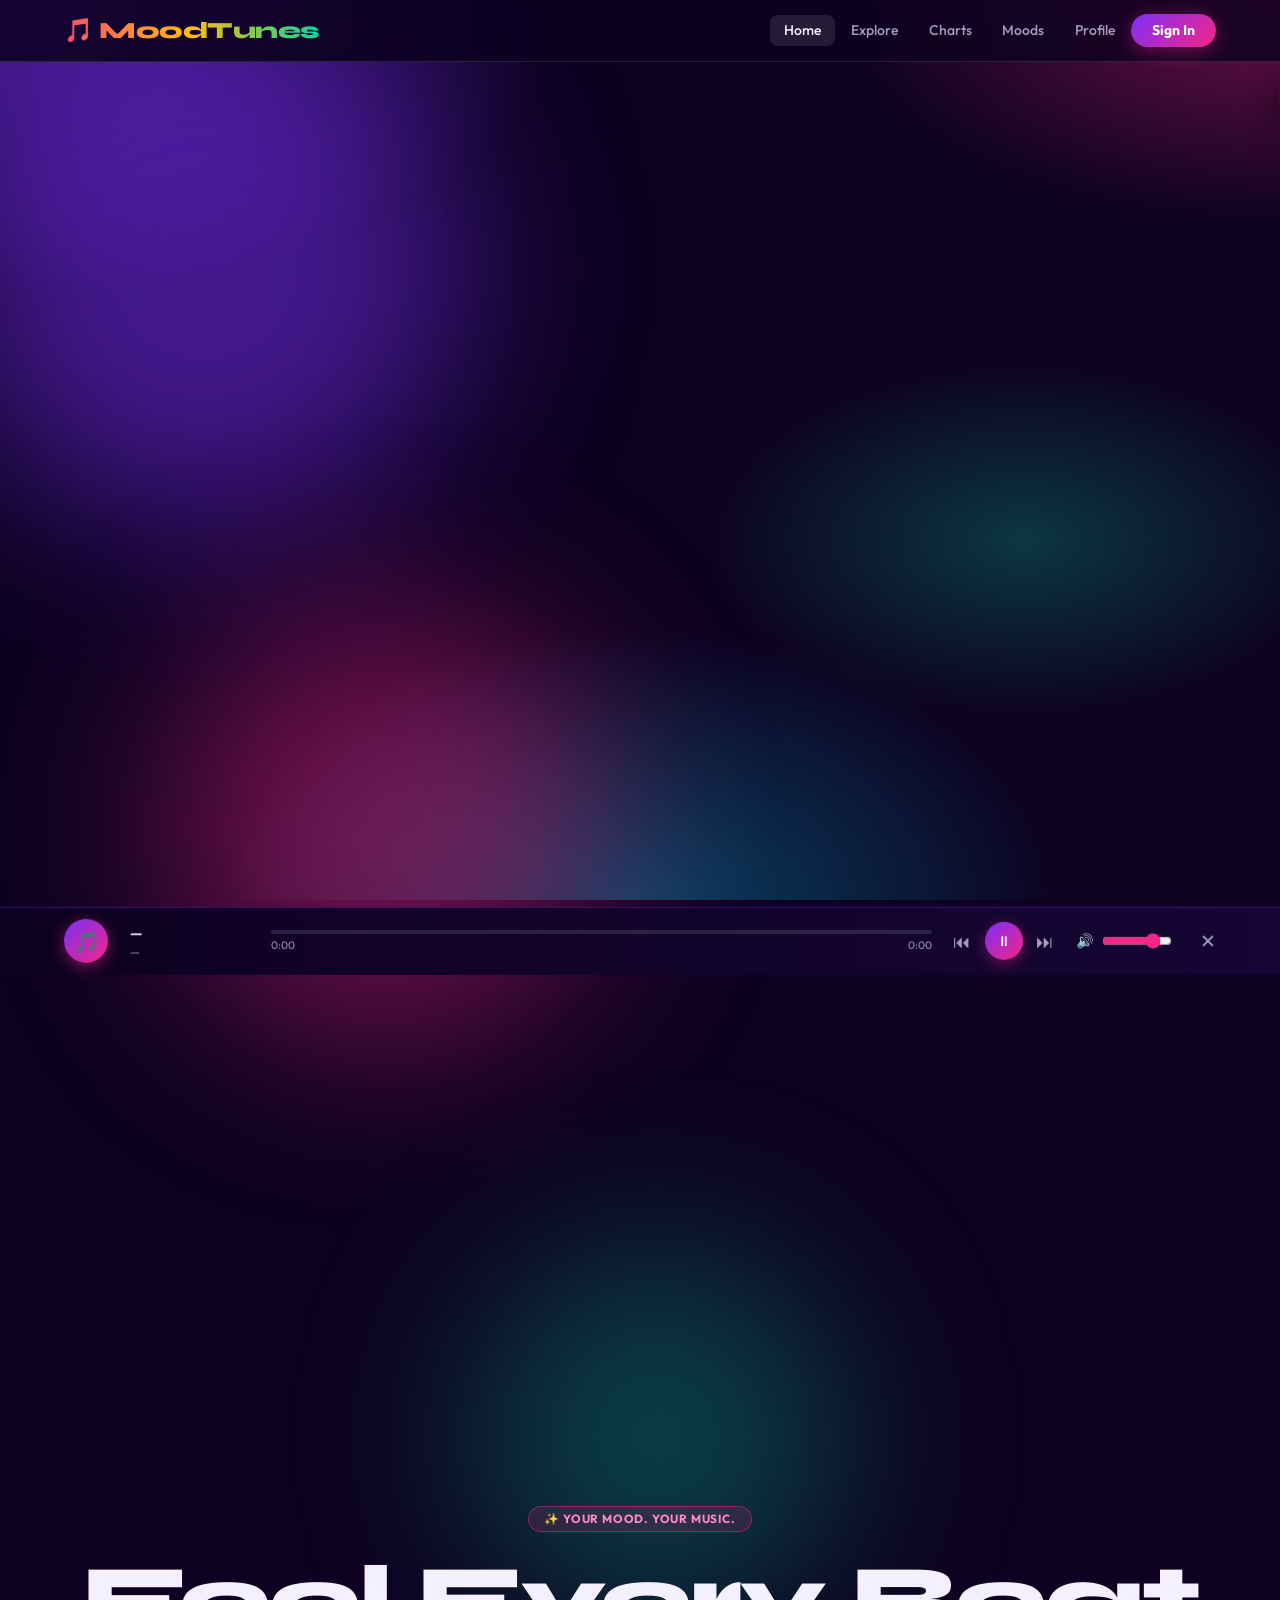
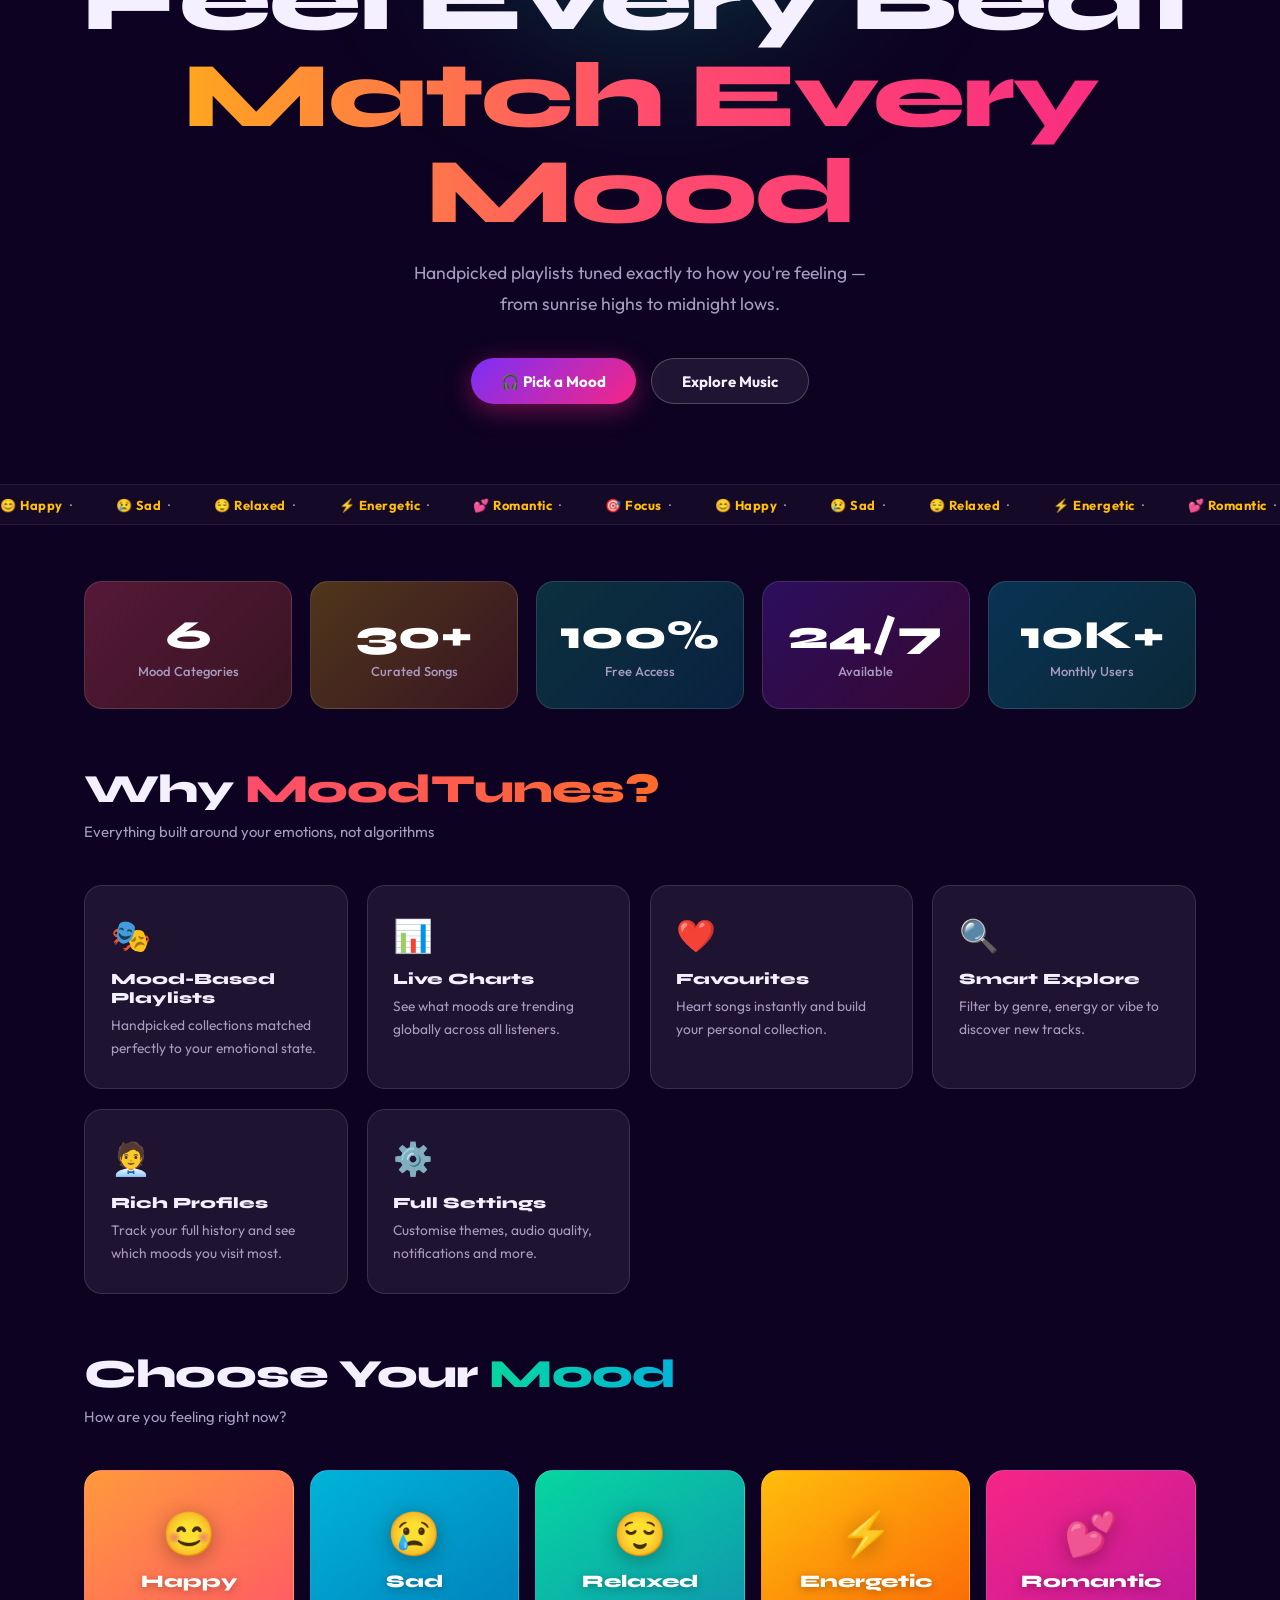
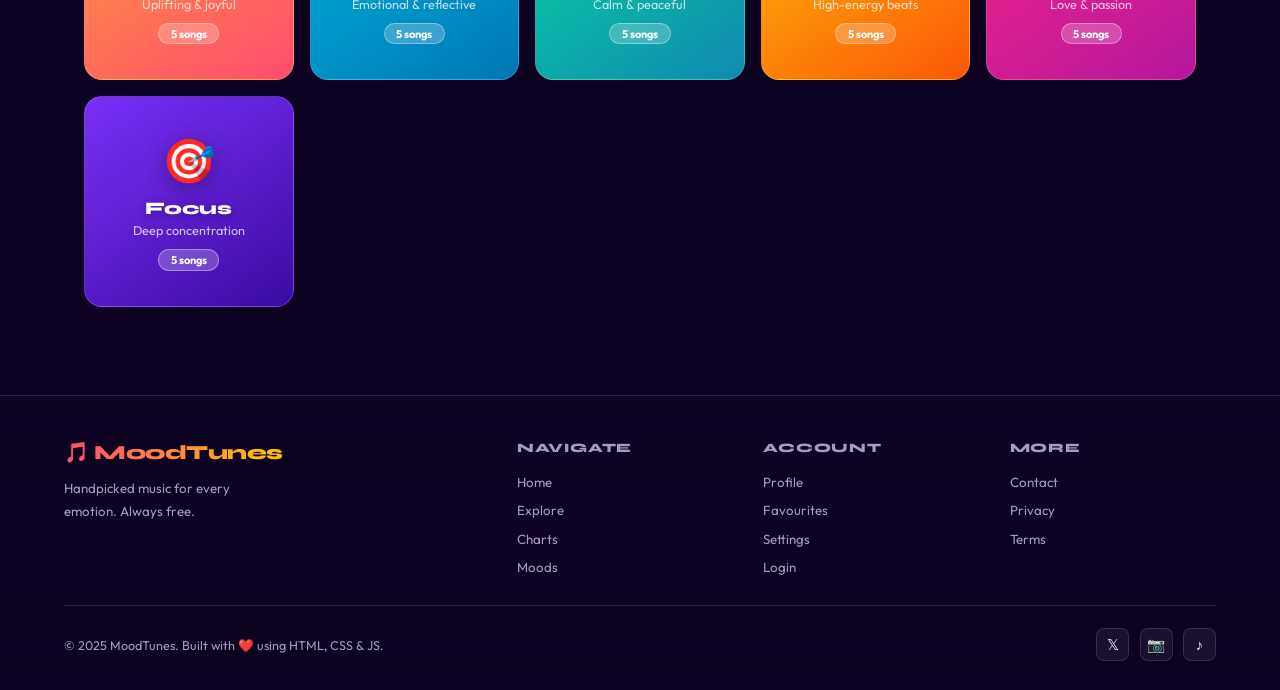
==== tunes.html @ 442d95f4 "Add files via upload" ====
<!DOCTYPE html>
<html lang="en">
<head>
  <meta charset="UTF-8"/>
  <meta name="viewport" content="width=device-width,initial-scale=1.0"/>
  <title>MoodTunes — Feel Every Beat</title>

  <!-- Google Fonts -->
  <link rel="preconnect" href="https://fonts.googleapis.com"/>
  <link href="https://fonts.googleapis.com/css2?family=Syne:wght@700;800&family=Outfit:wght@300;400;500;600;700&display=swap" rel="stylesheet"/>

  <!-- External stylesheet — all styles live here -->
  <link rel="stylesheet" href="tunes.css"/>
</head>
<body>

<!-- ═══════════════════════════════════════════
     NAVIGATION
     Buttons call go() from tunes.js.
     id="nb-{page}" used by JS to highlight
     the active page's button.
═══════════════════════════════════════════ -->
<nav>
  <div class="logo" onclick="go('home')">🎵 MoodTunes</div>
  <ul class="nav-links">
    <li><button id="nb-home"     onclick="go('home')">Home</button></li>
    <li><button id="nb-explore"  onclick="go('explore')">Explore</button></li>
    <li><button id="nb-charts"   onclick="go('charts')">Charts</button></li>
    <li><button id="nb-moods"    onclick="go('moods')">Moods</button></li>
    <li><button id="nb-profile"  onclick="go('profile')">Profile</button></li>
    <li><button id="nb-login"    onclick="go('login')" class="nav-cta">Sign In</button></li>
  </ul>
</nav>

<!-- Toast notification — shown/hidden by JS toast() -->
<div id="toast">🎵 <span id="tmsg"></span></div>


<!-- ═══════════════════════════════════════════
     PAGE: HOME
     id="page-home" — JS adds .active to show
═══════════════════════════════════════════ -->
<div id="page-home" class="page">

  <!-- Hero Section -->
  <section class="hero">
    <div class="blob b1"></div>
    <div class="blob b2"></div>
    <div class="blob b3"></div>
    <div><span class="pill pill-p">✨ Your Mood. Your Music.</span></div>
    <h1>Feel Every Beat<span class="grad-line">Match Every Mood</span></h1>
    <p>Handpicked playlists tuned exactly to how you're feeling — from sunrise highs to midnight lows.</p>
    <div class="hero-btns">
      <button class="btn btn-main" onclick="go('moods')">🎧 Pick a Mood</button>
      <button class="btn btn-ghost" onclick="go('explore')">Explore Music</button>
    </div>
  </section>

  <!-- Marquee Ticker -->
  <div class="marquee-wrap">
    <div class="marquee-track">
      <span>😊 <strong>Happy</strong> &nbsp;·&nbsp;</span>
      <span>😢 <strong>Sad</strong> &nbsp;·&nbsp;</span>
      <span>😌 <strong>Relaxed</strong> &nbsp;·&nbsp;</span>
      <span>⚡ <strong>Energetic</strong> &nbsp;·&nbsp;</span>
      <span>💕 <strong>Romantic</strong> &nbsp;·&nbsp;</span>
      <span>🎯 <strong>Focus</strong> &nbsp;·&nbsp;</span>
      <!-- Duplicated for infinite loop effect -->
      <span>😊 <strong>Happy</strong> &nbsp;·&nbsp;</span>
      <span>😢 <strong>Sad</strong> &nbsp;·&nbsp;</span>
      <span>😌 <strong>Relaxed</strong> &nbsp;·&nbsp;</span>
      <span>⚡ <strong>Energetic</strong> &nbsp;·&nbsp;</span>
      <span>💕 <strong>Romantic</strong> &nbsp;·&nbsp;</span>
      <span>🎯 <strong>Focus</strong> &nbsp;·&nbsp;</span>
    </div>
  </div>

  <!-- Stats -->
  <section class="wrap">
    <div class="stats-row">
      <div class="stat-card sc1"><div class="stat-n">6</div><div class="stat-l">Mood Categories</div></div>
      <div class="stat-card sc2"><div class="stat-n">30+</div><div class="stat-l">Curated Songs</div></div>
      <div class="stat-card sc3"><div class="stat-n">100%</div><div class="stat-l">Free Access</div></div>
      <div class="stat-card sc4"><div class="stat-n">24/7</div><div class="stat-l">Available</div></div>
      <div class="stat-card sc5"><div class="stat-n">10K+</div><div class="stat-l">Monthly Users</div></div>
    </div>
  </section>

  <!-- Features -->
  <section class="wrap" style="padding-top:0">
    <h2 class="sec-title">Why <span class="gc">MoodTunes?</span></h2>
    <p class="sec-sub">Everything built around your emotions, not algorithms</p>
    <div class="feat-grid">
      <div class="feat-card"><span class="feat-icon">🎭</span><h3>Mood-Based Playlists</h3><p>Handpicked collections matched perfectly to your emotional state.</p></div>
      <div class="feat-card"><span class="feat-icon">📊</span><h3>Live Charts</h3><p>See what moods are trending globally across all listeners.</p></div>
      <div class="feat-card"><span class="feat-icon">❤️</span><h3>Favourites</h3><p>Heart songs instantly and build your personal collection.</p></div>
      <div class="feat-card"><span class="feat-icon">🔍</span><h3>Smart Explore</h3><p>Filter by genre, energy or vibe to discover new tracks.</p></div>
      <div class="feat-card"><span class="feat-icon">🧑‍💼</span><h3>Rich Profiles</h3><p>Track your full history and see which moods you visit most.</p></div>
      <div class="feat-card"><span class="feat-icon">⚙️</span><h3>Full Settings</h3><p>Customise themes, audio quality, notifications and more.</p></div>
    </div>
  </section>

  <!-- Mood Picker -->
  <section class="wrap" style="padding-top:0">
    <h2 class="sec-title">Choose Your <span class="gl">Mood</span></h2>
    <p class="sec-sub">How are you feeling right now?</p>
    <div class="mood-grid">
      <button class="mood-card mc-happy"    onclick="go('happy')"><span class="mood-icon-big">😊</span><h3>Happy</h3><p>Uplifting &amp; joyful</p><span class="mood-pill">5 songs</span></button>
      <button class="mood-card mc-sad"      onclick="go('sad')"><span class="mood-icon-big">😢</span><h3>Sad</h3><p>Emotional &amp; reflective</p><span class="mood-pill">5 songs</span></button>
      <button class="mood-card mc-relaxed"  onclick="go('relaxed')"><span class="mood-icon-big">😌</span><h3>Relaxed</h3><p>Calm &amp; peaceful</p><span class="mood-pill">5 songs</span></button>
      <button class="mood-card mc-energy"   onclick="go('energetic')"><span class="mood-icon-big">⚡</span><h3>Energetic</h3><p>High-energy beats</p><span class="mood-pill">5 songs</span></button>
      <button class="mood-card mc-romantic" onclick="go('romantic')"><span class="mood-icon-big">💕</span><h3>Romantic</h3><p>Love &amp; passion</p><span class="mood-pill">5 songs</span></button>
      <button class="mood-card mc-focus"    onclick="go('focus')"><span class="mood-icon-big">🎯</span><h3>Focus</h3><p>Deep concentration</p><span class="mood-pill">5 songs</span></button>
    </div>
  </section>
</div><!-- end #page-home -->


<!-- ═══════════════════════════════════════════
     PAGE: MOODS
═══════════════════════════════════════════ -->
<div id="page-moods" class="page">
  <section class="wrap">
    <h2 class="sec-title">All <span class="ga">Moods</span></h2>
    <p class="sec-sub">Pick the one that speaks to you right now</p>
    <!-- Search box — oninput calls filterMoods() in tunes.js -->
    <div class="search-bar" style="max-width:430px">
      <span class="si">🔍</span>
      <input type="text" id="moodQ" placeholder="Search moods…" oninput="filterMoods(this.value)">
    </div>
    <!-- data-name used by filterMoods() in JS -->
    <div class="mood-grid" id="moodGrid">
      <button class="mood-card mc-happy"    onclick="go('happy')"    data-name="happy"><span class="mood-icon-big">😊</span><h3>Happy</h3><p>Uplifting &amp; joyful</p><span class="mood-pill">5 songs</span></button>
      <button class="mood-card mc-sad"      onclick="go('sad')"      data-name="sad"><span class="mood-icon-big">😢</span><h3>Sad</h3><p>Emotional &amp; reflective</p><span class="mood-pill">5 songs</span></button>
      <button class="mood-card mc-relaxed"  onclick="go('relaxed')"  data-name="relaxed"><span class="mood-icon-big">😌</span><h3>Relaxed</h3><p>Calm &amp; peaceful</p><span class="mood-pill">5 songs</span></button>
      <button class="mood-card mc-energy"   onclick="go('energetic')"data-name="energetic"><span class="mood-icon-big">⚡</span><h3>Energetic</h3><p>High-energy beats</p><span class="mood-pill">5 songs</span></button>
      <button class="mood-card mc-romantic" onclick="go('romantic')" data-name="romantic"><span class="mood-icon-big">💕</span><h3>Romantic</h3><p>Love &amp; passion</p><span class="mood-pill">5 songs</span></button>
      <button class="mood-card mc-focus"    onclick="go('focus')"    data-name="focus"><span class="mood-icon-big">🎯</span><h3>Focus</h3><p>Deep concentration</p><span class="mood-pill">5 songs</span></button>
    </div>
  </section>
</div>


<!-- ═══════════════════════════════════════════
     PLAYLIST PAGES
     Each song row calls play() and fav() from tunes.js
     onclick, event.stopPropagation() stops fav
     click from also firing the row's play().
═══════════════════════════════════════════ -->

<!-- HAPPY -->
<div id="page-happy" class="page">
  <section class="pl-wrap">
    <button class="back-btn" onclick="go('home')">← Back</button>
    <div class="pl-header">
      <div class="pl-cover" style="background:linear-gradient(145deg,#ff9a3c,#ff4d6d)">😊</div>
      <div class="pl-meta"><h2>Happy Playlist</h2><p>Uplifting tunes to brighten your day</p><span class="pl-count">5 songs · 17 min</span></div>
    </div>
    <div class="song-list">
      <div class="song-row" onclick="play('Sunshine Day','The Bright Band','😊','3:24')">
        <div class="sn">1</div><div class="splay">▶</div>
        <div class="sthumb" style="background:linear-gradient(135deg,#ff9a3c,#ff4d6d)">☀️</div>
        <div class="sinfo"><div class="st">Sunshine Day</div><div class="sa">The Bright Band</div></div>
        <span class="sgenre">Pop</span><div class="sdur">3:24</div>
        <button class="fav-btn" onclick="event.stopPropagation();fav(this,'Sunshine Day','The Bright Band','☀️','3:24')">♡</button>
      </div>
      <div class="song-row" onclick="play('Good Vibes Only','Joy Collective','😊','2:58')">
        <div class="sn">2</div><div class="splay">▶</div>
        <div class="sthumb" style="background:linear-gradient(135deg,#ffbe0b,#ff6b2b)">🌈</div>
        <div class="sinfo"><div class="st">Good Vibes Only</div><div class="sa">Joy Collective</div></div>
        <span class="sgenre">Indie</span><div class="sdur">2:58</div>
        <button class="fav-btn" onclick="event.stopPropagation();fav(this,'Good Vibes Only','Joy Collective','🌈','2:58')">♡</button>
      </div>
      <div class="song-row" onclick="play('Dancing in the Light','Glow Effect','😊','3:40')">
        <div class="sn">3</div><div class="splay">▶</div>
        <div class="sthumb" style="background:linear-gradient(135deg,#f72585,#b5179e)">💃</div>
        <div class="sinfo"><div class="st">Dancing in the Light</div><div class="sa">Glow Effect</div></div>
        <span class="sgenre">Dance</span><div class="sdur">3:40</div>
        <button class="fav-btn" onclick="event.stopPropagation();fav(this,'Dancing in the Light','Glow Effect','💃','3:40')">♡</button>
      </div>
      <div class="song-row" onclick="play('Laugh Out Loud','Smile Squad','😊','3:12')">
        <div class="sn">4</div><div class="splay">▶</div>
        <div class="sthumb" style="background:linear-gradient(135deg,#06d6a0,#118ab2)">😄</div>
        <div class="sinfo"><div class="st">Laugh Out Loud</div><div class="sa">Smile Squad</div></div>
        <span class="sgenre">Pop</span><div class="sdur">3:12</div>
        <button class="fav-btn" onclick="event.stopPropagation();fav(this,'Laugh Out Loud','Smile Squad','😄','3:12')">♡</button>
      </div>
      <div class="song-row" onclick="play('Golden Hour','Sunrise Sessions','😊','4:05')">
        <div class="sn">5</div><div class="splay">▶</div>
        <div class="sthumb" style="background:linear-gradient(135deg,#ffbe0b,#ff9a3c)">🌅</div>
        <div class="sinfo"><div class="st">Golden Hour</div><div class="sa">Sunrise Sessions</div></div>
        <span class="sgenre">Chill</span><div class="sdur">4:05</div>
        <button class="fav-btn" onclick="event.stopPropagation();fav(this,'Golden Hour','Sunrise Sessions','🌅','4:05')">♡</button>
      </div>
    </div>
  </section>
</div>

<!-- SAD -->
<div id="page-sad" class="page">
  <section class="pl-wrap">
    <button class="back-btn" onclick="go('home')">← Back</button>
    <div class="pl-header">
      <div class="pl-cover" style="background:linear-gradient(145deg,#00b4d8,#0077b6)">😢</div>
      <div class="pl-meta"><h2>Sad Playlist</h2><p>Emotional music to feel understood</p><span class="pl-count">5 songs · 20 min</span></div>
    </div>
    <div class="song-list">
      <div class="song-row" onclick="play('Rainy Window','The Melancholy','😢','4:10')"><div class="sn">1</div><div class="splay">▶</div><div class="sthumb" style="background:linear-gradient(135deg,#00b4d8,#0077b6)">🌧️</div><div class="sinfo"><div class="st">Rainy Window</div><div class="sa">The Melancholy</div></div><span class="sgenre">Indie</span><div class="sdur">4:10</div><button class="fav-btn" onclick="event.stopPropagation();fav(this,'Rainy Window','The Melancholy','🌧️','4:10')">♡</button></div>
      <div class="song-row" onclick="play('Empty Room','Hollow Hearts','😢','3:55')"><div class="sn">2</div><div class="splay">▶</div><div class="sthumb" style="background:linear-gradient(135deg,#3a0ca3,#4361ee)">🚪</div><div class="sinfo"><div class="st">Empty Room</div><div class="sa">Hollow Hearts</div></div><span class="sgenre">Soul</span><div class="sdur">3:55</div><button class="fav-btn" onclick="event.stopPropagation();fav(this,'Empty Room','Hollow Hearts','🚪','3:55')">♡</button></div>
      <div class="song-row" onclick="play('Fading Away','Blue Tide','😢','4:20')"><div class="sn">3</div><div class="splay">▶</div><div class="sthumb" style="background:linear-gradient(135deg,#06d6a0,#118ab2)">🌊</div><div class="sinfo"><div class="st">Fading Away</div><div class="sa">Blue Tide</div></div><span class="sgenre">Ambient</span><div class="sdur">4:20</div><button class="fav-btn" onclick="event.stopPropagation();fav(this,'Fading Away','Blue Tide','🌊','4:20')">♡</button></div>
      <div class="song-row" onclick="play('Tears in the Dark','Night Echo','😢','3:48')"><div class="sn">4</div><div class="splay">▶</div><div class="sthumb" style="background:linear-gradient(135deg,#7b2ff7,#3a0ca3)">😔</div><div class="sinfo"><div class="st">Tears in the Dark</div><div class="sa">Night Echo</div></div><span class="sgenre">R&amp;B</span><div class="sdur">3:48</div><button class="fav-btn" onclick="event.stopPropagation();fav(this,'Tears in the Dark','Night Echo','😔','3:48')">♡</button></div>
      <div class="song-row" onclick="play('Missing You','Lost Signal','😢','4:02')"><div class="sn">5</div><div class="splay">▶</div><div class="sthumb" style="background:linear-gradient(135deg,#ff4d6d,#7b2ff7)">💔</div><div class="sinfo"><div class="st">Missing You</div><div class="sa">Lost Signal</div></div><span class="sgenre">Pop</span><div class="sdur">4:02</div><button class="fav-btn" onclick="event.stopPropagation();fav(this,'Missing You','Lost Signal','💔','4:02')">♡</button></div>
    </div>
  </section>
</div>

<!-- RELAXED -->
<div id="page-relaxed" class="page">
  <section class="pl-wrap">
    <button class="back-btn" onclick="go('home')">← Back</button>
    <div class="pl-header">
      <div class="pl-cover" style="background:linear-gradient(145deg,#06d6a0,#118ab2)">😌</div>
      <div class="pl-meta"><h2>Relaxed Playlist</h2><p>Peaceful sounds to calm your mind</p><span class="pl-count">5 songs · 22 min</span></div>
    </div>
    <div class="song-list">
      <div class="song-row" onclick="play('Ocean Breeze','Calm Collective','😌','4:30')"><div class="sn">1</div><div class="splay">▶</div><div class="sthumb" style="background:linear-gradient(135deg,#06d6a0,#118ab2)">🌊</div><div class="sinfo"><div class="st">Ocean Breeze</div><div class="sa">Calm Collective</div></div><span class="sgenre">Chill</span><div class="sdur">4:30</div><button class="fav-btn" onclick="event.stopPropagation();fav(this,'Ocean Breeze','Calm Collective','🌊','4:30')">♡</button></div>
      <div class="song-row" onclick="play('Soft Morning','Dew Drops','😌','5:00')"><div class="sn">2</div><div class="splay">▶</div><div class="sthumb" style="background:linear-gradient(135deg,#f72585,#7b2ff7)">🌸</div><div class="sinfo"><div class="st">Soft Morning</div><div class="sa">Dew Drops</div></div><span class="sgenre">Lo-fi</span><div class="sdur">5:00</div><button class="fav-btn" onclick="event.stopPropagation();fav(this,'Soft Morning','Dew Drops','🌸','5:00')">♡</button></div>
      <div class="song-row" onclick="play('Still Waters','The Drift','😌','4:15')"><div class="sn">3</div><div class="splay">▶</div><div class="sthumb" style="background:linear-gradient(135deg,#00b4d8,#06d6a0)">🏞️</div><div class="sinfo"><div class="st">Still Waters</div><div class="sa">The Drift</div></div><span class="sgenre">Ambient</span><div class="sdur">4:15</div><button class="fav-btn" onclick="event.stopPropagation();fav(this,'Still Waters','The Drift','🏞️','4:15')">♡</button></div>
      <div class="song-row" onclick="play('Gentle Rain','Forest Notes','😌','4:50')"><div class="sn">4</div><div class="splay">▶</div><div class="sthumb" style="background:linear-gradient(135deg,#06d6a0,#ffbe0b)">🌿</div><div class="sinfo"><div class="st">Gentle Rain</div><div class="sa">Forest Notes</div></div><span class="sgenre">Nature</span><div class="sdur">4:50</div><button class="fav-btn" onclick="event.stopPropagation();fav(this,'Gentle Rain','Forest Notes','🌿','4:50')">♡</button></div>
      <div class="song-row" onclick="play('Cloud Nine','Floatwave','😌','3:38')"><div class="sn">5</div><div class="splay">▶</div><div class="sthumb" style="background:linear-gradient(135deg,#7b2ff7,#00b4d8)">☁️</div><div class="sinfo"><div class="st">Cloud Nine</div><div class="sa">Floatwave</div></div><span class="sgenre">Chill</span><div class="sdur">3:38</div><button class="fav-btn" onclick="event.stopPropagation();fav(this,'Cloud Nine','Floatwave','☁️','3:38')">♡</button></div>
    </div>
  </section>
</div>

<!-- ENERGETIC -->
<div id="page-energetic" class="page">
  <section class="pl-wrap">
    <button class="back-btn" onclick="go('home')">← Back</button>
    <div class="pl-header">
      <div class="pl-cover" style="background:linear-gradient(145deg,#ffbe0b,#fb5607)">⚡</div>
      <div class="pl-meta"><h2>Energetic Playlist</h2><p>High-tempo beats to fuel your fire</p><span class="pl-count">5 songs · 17 min</span></div>
    </div>
    <div class="song-list">
      <div class="song-row" onclick="play('Feel the Beat','Energy Crew','⚡','3:10')"><div class="sn">1</div><div class="splay">▶</div><div class="sthumb" style="background:linear-gradient(135deg,#ffbe0b,#ff4d6d)">🔥</div><div class="sinfo"><div class="st">Feel the Beat</div><div class="sa">Energy Crew</div></div><span class="sgenre">EDM</span><div class="sdur">3:10</div><button class="fav-btn" onclick="event.stopPropagation();fav(this,'Feel the Beat','Energy Crew','🔥','3:10')">♡</button></div>
      <div class="song-row" onclick="play('Thunder Strike','Electric Storm','⚡','3:22')"><div class="sn">2</div><div class="splay">▶</div><div class="sthumb" style="background:linear-gradient(135deg,#ff6b2b,#ffbe0b)">⚡</div><div class="sinfo"><div class="st">Thunder Strike</div><div class="sa">Electric Storm</div></div><span class="sgenre">Rock</span><div class="sdur">3:22</div><button class="fav-btn" onclick="event.stopPropagation();fav(this,'Thunder Strike','Electric Storm','⚡','3:22')">♡</button></div>
      <div class="song-row" onclick="play('Pump It Up','Workout Warriors','⚡','2:55')"><div class="sn">3</div><div class="splay">▶</div><div class="sthumb" style="background:linear-gradient(135deg,#f72585,#ff6b2b)">💪</div><div class="sinfo"><div class="st">Pump It Up</div><div class="sa">Workout Warriors</div></div><span class="sgenre">Hip-Hop</span><div class="sdur">2:55</div><button class="fav-btn" onclick="event.stopPropagation();fav(this,'Pump It Up','Workout Warriors','💪','2:55')">♡</button></div>
      <div class="song-row" onclick="play('Power Mode','Bass Boosters','⚡','3:30')"><div class="sn">4</div><div class="splay">▶</div><div class="sthumb" style="background:linear-gradient(135deg,#7b2ff7,#ff4d6d)">🎸</div><div class="sinfo"><div class="st">Power Mode</div><div class="sa">Bass Boosters</div></div><span class="sgenre">EDM</span><div class="sdur">3:30</div><button class="fav-btn" onclick="event.stopPropagation();fav(this,'Power Mode','Bass Boosters','🎸','3:30')">♡</button></div>
      <div class="song-row" onclick="play('Adrenaline Rush','Intensity Max','⚡','3:50')"><div class="sn">5</div><div class="splay">▶</div><div class="sthumb" style="background:linear-gradient(135deg,#fb5607,#ffbe0b)">🏃</div><div class="sinfo"><div class="st">Adrenaline Rush</div><div class="sa">Intensity Max</div></div><span class="sgenre">Rock</span><div class="sdur">3:50</div><button class="fav-btn" onclick="event.stopPropagation();fav(this,'Adrenaline Rush','Intensity Max','🏃','3:50')">♡</button></div>
    </div>
  </section>
</div>

<!-- ROMANTIC -->
<div id="page-romantic" class="page">
  <section class="pl-wrap">
    <button class="back-btn" onclick="go('home')">← Back</button>
    <div class="pl-header">
      <div class="pl-cover" style="background:linear-gradient(145deg,#f72585,#b5179e)">💕</div>
      <div class="pl-meta"><h2>Romantic Playlist</h2><p>Love songs for tender moments</p><span class="pl-count">5 songs · 21 min</span></div>
    </div>
    <div class="song-list">
      <div class="song-row" onclick="play('Heart and Soul','Love Tunes','💕','4:15')"><div class="sn">1</div><div class="splay">▶</div><div class="sthumb" style="background:linear-gradient(135deg,#f72585,#ff4d6d)">💗</div><div class="sinfo"><div class="st">Heart and Soul</div><div class="sa">Love Tunes</div></div><span class="sgenre">Soul</span><div class="sdur">4:15</div><button class="fav-btn" onclick="event.stopPropagation();fav(this,'Heart and Soul','Love Tunes','💗','4:15')">♡</button></div>
      <div class="song-row" onclick="play('Endless Love','Romance Band','💕','4:00')"><div class="sn">2</div><div class="splay">▶</div><div class="sthumb" style="background:linear-gradient(135deg,#b5179e,#7b2ff7)">🌹</div><div class="sinfo"><div class="st">Endless Love</div><div class="sa">Romance Band</div></div><span class="sgenre">R&amp;B</span><div class="sdur">4:00</div><button class="fav-btn" onclick="event.stopPropagation();fav(this,'Endless Love','Romance Band','🌹','4:00')">♡</button></div>
      <div class="song-row" onclick="play('You and Me Forever','Sweet Harmony','💕','4:22')"><div class="sn">3</div><div class="splay">▶</div><div class="sthumb" style="background:linear-gradient(135deg,#ff4d6d,#ffbe0b)">👫</div><div class="sinfo"><div class="st">You and Me Forever</div><div class="sa">Sweet Harmony</div></div><span class="sgenre">Pop</span><div class="sdur">4:22</div><button class="fav-btn" onclick="event.stopPropagation();fav(this,'You and Me Forever','Sweet Harmony','👫','4:22')">♡</button></div>
      <div class="song-row" onclick="play('Moonlight Dance','Lovers Symphony','💕','4:05')"><div class="sn">4</div><div class="splay">▶</div><div class="sthumb" style="background:linear-gradient(135deg,#3a0ca3,#f72585)">🌙</div><div class="sinfo"><div class="st">Moonlight Dance</div><div class="sa">Lovers Symphony</div></div><span class="sgenre">Classical</span><div class="sdur">4:05</div><button class="fav-btn" onclick="event.stopPropagation();fav(this,'Moonlight Dance','Lovers Symphony','🌙','4:05')">♡</button></div>
      <div class="song-row" onclick="play('Kiss in the Rain','Passionate Hearts','💕','4:18')"><div class="sn">5</div><div class="splay">▶</div><div class="sthumb" style="background:linear-gradient(135deg,#f72585,#ff6b2b)">💋</div><div class="sinfo"><div class="st">Kiss in the Rain</div><div class="sa">Passionate Hearts</div></div><span class="sgenre">Pop</span><div class="sdur">4:18</div><button class="fav-btn" onclick="event.stopPropagation();fav(this,'Kiss in the Rain','Passionate Hearts','💋','4:18')">♡</button></div>
    </div>
  </section>
</div>

<!-- FOCUS -->
<div id="page-focus" class="page">
  <section class="pl-wrap">
    <button class="back-btn" onclick="go('home')">← Back</button>
    <div class="pl-header">
      <div class="pl-cover" style="background:linear-gradient(145deg,#7b2ff7,#3a0ca3)">🎯</div>
      <div class="pl-meta"><h2>Focus Playlist</h2><p>Deep work music for the zone</p><span class="pl-count">5 songs · 24 min</span></div>
    </div>
    <div class="song-list">
      <div class="song-row" onclick="play('Deep Concentration','Study Beats','🎯','4:45')"><div class="sn">1</div><div class="splay">▶</div><div class="sthumb" style="background:linear-gradient(135deg,#7b2ff7,#3a0ca3)">🧠</div><div class="sinfo"><div class="st">Deep Concentration</div><div class="sa">Study Beats</div></div><span class="sgenre">Ambient</span><div class="sdur">4:45</div><button class="fav-btn" onclick="event.stopPropagation();fav(this,'Deep Concentration','Study Beats','🧠','4:45')">♡</button></div>
      <div class="song-row" onclick="play('Flow State','Productivity Pro','🎯','5:10')"><div class="sn">2</div><div class="splay">▶</div><div class="sthumb" style="background:linear-gradient(135deg,#3a0ca3,#00b4d8)">📖</div><div class="sinfo"><div class="st">Flow State</div><div class="sa">Productivity Pro</div></div><span class="sgenre">Lo-fi</span><div class="sdur">5:10</div><button class="fav-btn" onclick="event.stopPropagation();fav(this,'Flow State','Productivity Pro','📖','5:10')">♡</button></div>
      <div class="song-row" onclick="play('Brain Power','Mind Matrix','🎯','4:55')"><div class="sn">3</div><div class="splay">▶</div><div class="sthumb" style="background:linear-gradient(135deg,#7b2ff7,#06d6a0)">⚙️</div><div class="sinfo"><div class="st">Brain Power</div><div class="sa">Mind Matrix</div></div><span class="sgenre">Electronic</span><div class="sdur">4:55</div><button class="fav-btn" onclick="event.stopPropagation();fav(this,'Brain Power','Mind Matrix','⚙️','4:55')">♡</button></div>
      <div class="song-row" onclick="play('Work Mode Active','Focus Factory','🎯','4:30')"><div class="sn">4</div><div class="splay">▶</div><div class="sthumb" style="background:linear-gradient(135deg,#4361ee,#7b2ff7)">💻</div><div class="sinfo"><div class="st">Work Mode Active</div><div class="sa">Focus Factory</div></div><span class="sgenre">Ambient</span><div class="sdur">4:30</div><button class="fav-btn" onclick="event.stopPropagation();fav(this,'Work Mode Active','Focus Factory','💻','4:30')">♡</button></div>
      <div class="song-row" onclick="play('Zone In','Attention Span','🎯','4:40')"><div class="sn">5</div><div class="splay">▶</div><div class="sthumb" style="background:linear-gradient(135deg,#7b2ff7,#f72585)">🎯</div><div class="sinfo"><div class="st">Zone In</div><div class="sa">Attention Span</div></div><span class="sgenre">Lo-fi</span><div class="sdur">4:40</div><button class="fav-btn" onclick="event.stopPropagation();fav(this,'Zone In','Attention Span','🎯','4:40')">♡</button></div>
    </div>
  </section>
</div>


<!-- ═══════════════════════════════════════════
     PAGE: EXPLORE
     data-g = genre filter value
     data-n = searchable text (song + artist)
═══════════════════════════════════════════ -->
<div id="page-explore" class="page">
  <section class="wrap">
    <h2 class="sec-title">Explore <span class="gl">Music</span></h2>
    <p class="sec-sub">Search by song, artist, or filter by genre</p>
    <div class="search-bar">
      <span class="si">🔍</span>
      <input type="text" id="exQ" placeholder="Search songs, artists…" oninput="filterExplore(this.value)">
    </div>
    <div class="filter-row">
      <button class="filter-btn on" onclick="setFilter('all',this)">All</button>
      <button class="filter-btn"    onclick="setFilter('pop',this)">Pop</button>
      <button class="filter-btn"    onclick="setFilter('lofi',this)">Lo-fi</button>
      <button class="filter-btn"    onclick="setFilter('edm',this)">EDM</button>
      <button class="filter-btn"    onclick="setFilter('indie',this)">Indie</button>
      <button class="filter-btn"    onclick="setFilter('ambient',this)">Ambient</button>
      <button class="filter-btn"    onclick="setFilter('rb',this)">R&amp;B</button>
    </div>
    <div class="explore-grid" id="exGrid">
      <div class="explore-card" data-g="pop"     data-n="sunshine day the bright band"   onclick="play('Sunshine Day','The Bright Band','😊','3:24')"><div class="ex-cover" style="background:linear-gradient(145deg,#ff9a3c,#ff4d6d)">☀️</div><div class="ex-body"><h4>Sunshine Day</h4><p>The Bright Band</p><span class="ex-tag">Pop</span></div></div>
      <div class="explore-card" data-g="lofi"    data-n="flow state productivity pro"    onclick="play('Flow State','Productivity Pro','📖','5:10')"><div class="ex-cover" style="background:linear-gradient(145deg,#7b2ff7,#3a0ca3)">📖</div><div class="ex-body"><h4>Flow State</h4><p>Productivity Pro</p><span class="ex-tag">Lo-fi</span></div></div>
      <div class="explore-card" data-g="edm"     data-n="feel the beat energy crew"      onclick="play('Feel the Beat','Energy Crew','⚡','3:10')"><div class="ex-cover" style="background:linear-gradient(145deg,#ffbe0b,#fb5607)">🔥</div><div class="ex-body"><h4>Feel the Beat</h4><p>Energy Crew</p><span class="ex-tag">EDM</span></div></div>
      <div class="explore-card" data-g="indie"   data-n="rainy window the melancholy"    onclick="play('Rainy Window','The Melancholy','🌧️','4:10')"><div class="ex-cover" style="background:linear-gradient(145deg,#00b4d8,#0077b6)">🌧️</div><div class="ex-body"><h4>Rainy Window</h4><p>The Melancholy</p><span class="ex-tag">Indie</span></div></div>
      <div class="explore-card" data-g="ambient" data-n="ocean breeze calm collective"   onclick="play('Ocean Breeze','Calm Collective','🌊','4:30')"><div class="ex-cover" style="background:linear-gradient(145deg,#06d6a0,#118ab2)">🌊</div><div class="ex-body"><h4>Ocean Breeze</h4><p>Calm Collective</p><span class="ex-tag">Ambient</span></div></div>
      <div class="explore-card" data-g="rb"      data-n="heart and soul love tunes"     onclick="play('Heart and Soul','Love Tunes','💗','4:15')"><div class="ex-cover" style="background:linear-gradient(145deg,#f72585,#b5179e)">💗</div><div class="ex-body"><h4>Heart and Soul</h4><p>Love Tunes</p><span class="ex-tag">R&amp;B</span></div></div>
      <div class="explore-card" data-g="lofi"    data-n="soft morning dew drops"         onclick="play('Soft Morning','Dew Drops','🌸','5:00')"><div class="ex-cover" style="background:linear-gradient(145deg,#b5179e,#7b2ff7)">🌸</div><div class="ex-body"><h4>Soft Morning</h4><p>Dew Drops</p><span class="ex-tag">Lo-fi</span></div></div>
      <div class="explore-card" data-g="pop"     data-n="golden hour sunrise sessions"   onclick="play('Golden Hour','Sunrise Sessions','🌅','4:05')"><div class="ex-cover" style="background:linear-gradient(145deg,#ffbe0b,#ff9a3c)">🌅</div><div class="ex-body"><h4>Golden Hour</h4><p>Sunrise Sessions</p><span class="ex-tag">Pop</span></div></div>
      <div class="explore-card" data-g="ambient" data-n="brain power mind matrix"        onclick="play('Brain Power','Mind Matrix','⚙️','4:55')"><div class="ex-cover" style="background:linear-gradient(145deg,#7b2ff7,#06d6a0)">⚙️</div><div class="ex-body"><h4>Brain Power</h4><p>Mind Matrix</p><span class="ex-tag">Ambient</span></div></div>
      <div class="explore-card" data-g="edm"     data-n="thunder strike electric storm"  onclick="play('Thunder Strike','Electric Storm','⚡','3:22')"><div class="ex-cover" style="background:linear-gradient(145deg,#ff6b2b,#ffbe0b)">⚡</div><div class="ex-body"><h4>Thunder Strike</h4><p>Electric Storm</p><span class="ex-tag">EDM</span></div></div>
    </div>
  </section>
</div>


<!-- ═══════════════════════════════════════════
     PAGE: CHARTS
═══════════════════════════════════════════ -->
<div id="page-charts" class="page">
  <section class="wrap">
    <h2 class="sec-title">🔥 Trending <span class="gc">Charts</span></h2>
    <p class="sec-sub">Most played tracks across all moods this week</p>
    <div class="charts-layout">
      <div class="chart-box">
        <div class="chart-hdr">Top 10 Songs This Week</div>
        <div class="chart-row" onclick="play('Golden Hour','Sunrise Sessions','🌅','4:05')"><div class="c-rank gold">1</div><div class="c-thumb" style="background:linear-gradient(135deg,#ffbe0b,#ff9a3c)">🌅</div><div class="c-info"><div class="ct">Golden Hour</div><div class="ca">Sunrise Sessions</div></div><div class="c-plays">12.4K</div><div class="tu">▲2</div></div>
        <div class="chart-row" onclick="play('Ocean Breeze','Calm Collective','🌊','4:30')"><div class="c-rank silver">2</div><div class="c-thumb" style="background:linear-gradient(135deg,#06d6a0,#118ab2)">🌊</div><div class="c-info"><div class="ct">Ocean Breeze</div><div class="ca">Calm Collective</div></div><div class="c-plays">10.1K</div><div class="tu">▲5</div></div>
        <div class="chart-row" onclick="play('Feel the Beat','Energy Crew','🔥','3:10')"><div class="c-rank bronze">3</div><div class="c-thumb" style="background:linear-gradient(135deg,#ffbe0b,#fb5607)">🔥</div><div class="c-info"><div class="ct">Feel the Beat</div><div class="ca">Energy Crew</div></div><div class="c-plays">9.8K</div><div class="td">▼1</div></div>
        <div class="chart-row" onclick="play('Flow State','Productivity Pro','📖','5:10')"><div class="c-rank">4</div><div class="c-thumb" style="background:linear-gradient(135deg,#7b2ff7,#3a0ca3)">📖</div><div class="c-info"><div class="ct">Flow State</div><div class="ca">Productivity Pro</div></div><div class="c-plays">8.7K</div><div class="tu">▲3</div></div>
        <div class="chart-row" onclick="play('Sunshine Day','The Bright Band','☀️','3:24')"><div class="c-rank">5</div><div class="c-thumb" style="background:linear-gradient(135deg,#ff9a3c,#ff4d6d)">☀️</div><div class="c-info"><div class="ct">Sunshine Day</div><div class="ca">The Bright Band</div></div><div class="c-plays">7.5K</div><div class="td">▼2</div></div>
        <div class="chart-row" onclick="play('Heart and Soul','Love Tunes','💗','4:15')"><div class="c-rank">6</div><div class="c-thumb" style="background:linear-gradient(135deg,#f72585,#b5179e)">💗</div><div class="c-info"><div class="ct">Heart and Soul</div><div class="ca">Love Tunes</div></div><div class="c-plays">6.9K</div><div class="tu">🆕</div></div>
        <div class="chart-row" onclick="play('Thunder Strike','Electric Storm','⚡','3:22')"><div class="c-rank">7</div><div class="c-thumb" style="background:linear-gradient(135deg,#ff6b2b,#ffbe0b)">⚡</div><div class="c-info"><div class="ct">Thunder Strike</div><div class="ca">Electric Storm</div></div><div class="c-plays">6.2K</div><div class="td">▼3</div></div>
        <div class="chart-row" onclick="play('Soft Morning','Dew Drops','🌸','5:00')"><div class="c-rank">8</div><div class="c-thumb" style="background:linear-gradient(135deg,#b5179e,#7b2ff7)">🌸</div><div class="c-info"><div class="ct">Soft Morning</div><div class="ca">Dew Drops</div></div><div class="c-plays">5.8K</div><div class="tu">▲1</div></div>
        <div class="chart-row" onclick="play('Moonlight Dance','Lovers Symphony','🌙','4:05')"><div class="c-rank">9</div><div class="c-thumb" style="background:linear-gradient(135deg,#3a0ca3,#f72585)">🌙</div><div class="c-info"><div class="ct">Moonlight Dance</div><div class="ca">Lovers Symphony</div></div><div class="c-plays">5.1K</div><div class="tn">—</div></div>
        <div class="chart-row" onclick="play('Brain Power','Mind Matrix','⚙️','4:55')"><div class="c-rank">10</div><div class="c-thumb" style="background:linear-gradient(135deg,#7b2ff7,#06d6a0)">⚙️</div><div class="c-info"><div class="ct">Brain Power</div><div class="ca">Mind Matrix</div></div><div class="c-plays">4.8K</div><div class="tu">▲4</div></div>
      </div>
      <div class="sidebar">
        <div class="s-card">
          <h3>🎭 Mood Popularity</h3>
          <div class="bar-row"><span class="bar-lbl">Happy</span><div class="bar-track"><div class="bar-fill bf1" style="width:88%"></div></div><span class="bar-pct">88%</span></div>
          <div class="bar-row"><span class="bar-lbl">Relaxed</span><div class="bar-track"><div class="bar-fill bf2" style="width:75%"></div></div><span class="bar-pct">75%</span></div>
          <div class="bar-row"><span class="bar-lbl">Focus</span><div class="bar-track"><div class="bar-fill bf3" style="width:66%"></div></div><span class="bar-pct">66%</span></div>
          <div class="bar-row"><span class="bar-lbl">Energetic</span><div class="bar-track"><div class="bar-fill bf1" style="width:58%"></div></div><span class="bar-pct">58%</span></div>
          <div class="bar-row"><span class="bar-lbl">Romantic</span><div class="bar-track"><div class="bar-fill bf3" style="width:44%"></div></div><span class="bar-pct">44%</span></div>
          <div class="bar-row"><span class="bar-lbl">Sad</span><div class="bar-track"><div class="bar-fill bf2" style="width:38%"></div></div><span class="bar-pct">38%</span></div>
        </div>
        <div class="s-card">
          <h3>🎵 Top Genres</h3>
          <div class="bar-row"><span class="bar-lbl">Pop</span><div class="bar-track"><div class="bar-fill bf1" style="width:80%"></div></div></div>
          <div class="bar-row"><span class="bar-lbl">Lo-fi</span><div class="bar-track"><div class="bar-fill bf2" style="width:70%"></div></div></div>
          <div class="bar-row"><span class="bar-lbl">Ambient</span><div class="bar-track"><div class="bar-fill bf3" style="width:55%"></div></div></div>
          <div class="bar-row"><span class="bar-lbl">EDM</span><div class="bar-track"><div class="bar-fill bf1" style="width:50%"></div></div></div>
          <div class="bar-row"><span class="bar-lbl">Indie</span><div class="bar-track"><div class="bar-fill bf2" style="width:42%"></div></div></div>
        </div>
      </div>
    </div>
  </section>
</div>


<!-- ═══════════════════════════════════════════
     PAGE: PROFILE
═══════════════════════════════════════════ -->
<div id="page-profile" class="page">
  <div class="profile-hero">
    <div class="p-inner">
      <div class="avatar">🎧<div class="av-badge">✓</div></div>
      <div>
        <div class="p-name"><h2>Aryan Sharma</h2><p>aryan@example.com · Member since Jan 2024</p></div>
        <div class="p-stats">
          <div class="ps"><div class="ps-n">142</div><div class="ps-l">Songs Played</div></div>
          <div class="ps"><div class="ps-n">18</div><div class="ps-l">Favourites</div></div>
          <div class="ps"><div class="ps-n">6</div><div class="ps-l">Moods Explored</div></div>
        </div>
      </div>
      <div style="margin-left:auto"><button class="btn btn-ghost" onclick="toast('✏️ Edit profile — needs backend!')">Edit Profile</button></div>
    </div>
  </div>
  <section class="wrap">
    <div class="profile-grid">
      <div class="p-sec">
        <h3>🕒 Recent History</h3>
        <div class="h-item"><div class="h-icon" style="background:linear-gradient(135deg,#ffbe0b,#ff9a3c)">☀️</div><div><div class="h-t">Sunshine Day</div><div class="h-a">The Bright Band · 2 hrs ago</div></div><button class="fav-btn" onclick="fav(this,'Sunshine Day','The Bright Band','☀️','3:24')">♡</button></div>
        <div class="h-item"><div class="h-icon" style="background:linear-gradient(135deg,#06d6a0,#118ab2)">🌊</div><div><div class="h-t">Ocean Breeze</div><div class="h-a">Calm Collective · 5 hrs ago</div></div><button class="fav-btn" onclick="fav(this,'Ocean Breeze','Calm Collective','🌊','4:30')">♡</button></div>
        <div class="h-item"><div class="h-icon" style="background:linear-gradient(135deg,#ffbe0b,#fb5607)">🔥</div><div><div class="h-t">Feel the Beat</div><div class="h-a">Energy Crew · Yesterday</div></div><button class="fav-btn" onclick="fav(this,'Feel the Beat','Energy Crew','🔥','3:10')">♡</button></div>
        <div class="h-item"><div class="h-icon" style="background:linear-gradient(135deg,#7b2ff7,#3a0ca3)">📖</div><div><div class="h-t">Flow State</div><div class="h-a">Productivity Pro · Yesterday</div></div><button class="fav-btn" onclick="fav(this,'Flow State','Productivity Pro','📖','5:10')">♡</button></div>
        <div class="h-item"><div class="h-icon" style="background:linear-gradient(135deg,#b5179e,#7b2ff7)">🌸</div><div><div class="h-t">Soft Morning</div><div class="h-a">Dew Drops · 2 days ago</div></div><button class="fav-btn" onclick="fav(this,'Soft Morning','Dew Drops','🌸','5:00')">♡</button></div>
      </div>
      <div class="p-sec">
        <h3>🎭 Mood History</h3>
        <p style="color:var(--muted);font-size:.83rem;margin-bottom:1.1rem">This month's moods</p>
        <div>
          <span class="mood-badge" style="background:rgba(255,154,60,.25);border:1px solid rgba(255,154,60,.5);color:#ffb87a">😊 Happy ×32</span>
          <span class="mood-badge" style="background:rgba(123,47,247,.25);border:1px solid rgba(123,47,247,.5);color:#c4a6ff">🎯 Focus ×28</span>
          <span class="mood-badge" style="background:rgba(6,214,160,.22);border:1px solid rgba(6,214,160,.5);color:#6effd8">😌 Relaxed ×21</span>
          <span class="mood-badge" style="background:rgba(255,190,11,.22);border:1px solid rgba(255,190,11,.5);color:#ffe066">⚡ Energy ×18</span>
          <span class="mood-badge" style="background:rgba(247,37,133,.2);border:1px solid rgba(247,37,133,.5);color:#ff87c0">💕 Romantic ×14</span>
          <span class="mood-badge" style="background:rgba(0,180,216,.2);border:1px solid rgba(0,180,216,.5);color:#80d4f0">😢 Sad ×11</span>
        </div>
        <div style="margin-top:1.4rem;background:rgba(255,154,60,.15);border:1px solid rgba(255,154,60,.38);border-radius:14px;padding:1rem;display:flex;align-items:center;gap:.85rem">
          <span style="font-size:2rem">😊</span>
          <div><div style="font-weight:700;font-size:.95rem">Happy</div><div style="font-size:.76rem;color:var(--muted);margin-top:.1rem">32 sessions · 1h 48m total</div></div>
          <span style="margin-left:auto;font-size:.76rem;color:var(--amber);font-weight:700">🏆 Top Mood</span>
        </div>
      </div>
    </div>
  </section>
</div>


<!-- ═══════════════════════════════════════════
     PAGE: FAVOURITES
     .song-row items added dynamically by tunes.js
═══════════════════════════════════════════ -->
<div id="page-favourites" class="page">
  <section class="wrap">
    <h2 class="sec-title">❤️ Your <span class="gc">Favourites</span></h2>
    <p class="sec-sub">Songs you've hearted across all moods</p>
    <div class="song-list" id="favList">
      <!-- Empty state — hidden by JS when songs exist -->
      <div class="fav-empty" id="favEmpty">
        <div class="ei">🤍</div>
        <h3>No favourites yet</h3>
        <p>Heart any song while listening and it'll appear here.</p>
        <button class="btn btn-main" style="margin-top:1.5rem" onclick="go('moods')">Browse Moods</button>
      </div>
    </div>
  </section>
</div>


<!-- ═══════════════════════════════════════════
     PAGE: SETTINGS
     switchS() in tunes.js shows one panel,
     hides the rest by toggling display.
═══════════════════════════════════════════ -->
<div id="page-settings" class="page">
  <section class="wrap">
    <h2 class="sec-title">⚙️ <span class="gv">Settings</span></h2>
    <p class="sec-sub">Customise your MoodTunes experience</p>
    <div class="settings-layout">
      <!-- Side nav -->
      <div class="s-nav">
        <div class="s-nav-item on" onclick="switchS('account',this)">👤 Account</div>
        <div class="s-nav-item"    onclick="switchS('appear',this)">🎨 Appearance</div>
        <div class="s-nav-item"    onclick="switchS('audio',this)">🔊 Audio</div>
        <div class="s-nav-item"    onclick="switchS('notifs',this)">🔔 Notifications</div>
        <div class="s-nav-item"    onclick="switchS('privacy',this)">🔒 Privacy</div>
      </div>
      <!-- Panels — only one visible at a time -->
      <div>
        <!-- Account panel (shown by default) -->
        <div class="s-panel" id="sp-account">
          <h3>Account</h3><p class="sp-sub">Manage your profile details</p>
          <div class="fg"><label>Display Name</label><input type="text" value="Aryan Sharma"></div>
          <div class="fg"><label>Email</label><input type="email" value="aryan@example.com"></div>
          <div class="fg"><label>Bio</label><textarea rows="3">Music lover &amp; coder 🎵</textarea></div>
          <div class="fg"><label>Favourite Genre</label>
            <select><option>Pop</option><option>Lo-fi</option><option>EDM</option><option>Indie</option><option>Ambient</option><option>R&amp;B</option></select>
          </div>
          <button class="auth-btn" onclick="toast('✅ Profile saved!')">Save Changes</button>
        </div>
        <!-- Appearance panel -->
        <div class="s-panel" id="sp-appear" style="display:none">
          <h3>Appearance</h3><p class="sp-sub">Personalise how MoodTunes looks</p>
          <div class="s-row"><div class="s-lbl"><h4>Dark Mode</h4><p>Use the dark colour scheme</p></div><label class="tog"><input type="checkbox" checked onchange="toast('🌙 Theme toggled!')"><span class="tog-t"></span></label></div>
          <div class="s-row">
            <div class="s-lbl"><h4>Accent Colour</h4><p>Pick your highlight colour</p></div>
            <!-- setAccent() in tunes.js updates --violet CSS variable live -->
            <div class="theme-opts">
              <div class="theme-opt on"  style="background:linear-gradient(135deg,#7b2ff7,#f72585)" onclick="setAccent('#7b2ff7',this)"></div>
              <div class="theme-opt"     style="background:linear-gradient(135deg,#ff4d6d,#ff9a3c)" onclick="setAccent('#ff4d6d',this)"></div>
              <div class="theme-opt"     style="background:linear-gradient(135deg,#06d6a0,#00b4d8)" onclick="setAccent('#06d6a0',this)"></div>
              <div class="theme-opt"     style="background:linear-gradient(135deg,#ffbe0b,#fb5607)" onclick="setAccent('#ffbe0b',this)"></div>
            </div>
          </div>
          <div class="s-row"><div class="s-lbl"><h4>Compact Mode</h4><p>Smaller song rows</p></div><label class="tog"><input type="checkbox" onchange="toast('📐 Compact mode toggled!')"><span class="tog-t"></span></label></div>
          <div class="s-row"><div class="s-lbl"><h4>Animated Blobs</h4><p>Background animations</p></div><label class="tog"><input type="checkbox" checked onchange="toast('✨ Animations toggled!')"><span class="tog-t"></span></label></div>
        </div>
        <!-- Audio panel -->
        <div class="s-panel" id="sp-audio" style="display:none">
          <h3>Audio</h3><p class="sp-sub">Playback and quality settings</p>
          <div class="s-row"><div class="s-lbl"><h4>Audio Quality</h4><p>Higher = more data usage</p></div><select style="background:rgba(255,255,255,.07);border:1px solid var(--bdr);border-radius:8px;padding:.48rem .85rem;color:var(--text);font-family:'Outfit',sans-serif" onchange="toast('🔊 Quality: '+this.value)"><option>Standard (128kbps)</option><option>High (256kbps)</option><option>Lossless</option></select></div>
          <div class="s-row"><div class="s-lbl"><h4>Crossfade</h4><p>Smooth transition between songs</p></div><label class="tog"><input type="checkbox" onchange="toast('🎚️ Crossfade toggled!')"><span class="tog-t"></span></label></div>
          <div class="s-row"><div class="s-lbl"><h4>Auto-play Next</h4><p>Keep the queue going</p></div><label class="tog"><input type="checkbox" checked onchange="toast('▶️ Auto-play toggled!')"><span class="tog-t"></span></label></div>
          <div class="s-row"><div class="s-lbl"><h4>Equaliser</h4><p>Boost bass, treble or vocals</p></div><label class="tog"><input type="checkbox" onchange="toast('🎛️ EQ toggled!')"><span class="tog-t"></span></label></div>
        </div>
        <!-- Notifications panel -->
        <div class="s-panel" id="sp-notifs" style="display:none">
          <h3>Notifications</h3><p class="sp-sub">Choose what you get notified about</p>
          <div class="s-row"><div class="s-lbl"><h4>New Playlists</h4><p>When a new mood drops</p></div><label class="tog"><input type="checkbox" checked onchange="toast('🔔 Toggled!')"><span class="tog-t"></span></label></div>
          <div class="s-row"><div class="s-lbl"><h4>Trending Songs</h4><p>Weekly chart updates</p></div><label class="tog"><input type="checkbox" onchange="toast('📊 Toggled!')"><span class="tog-t"></span></label></div>
          <div class="s-row"><div class="s-lbl"><h4>Email Digest</h4><p>Monthly listening recap</p></div><label class="tog"><input type="checkbox" checked onchange="toast('📧 Toggled!')"><span class="tog-t"></span></label></div>
        </div>
        <!-- Privacy panel -->
        <div class="s-panel" id="sp-privacy" style="display:none">
          <h3>Privacy</h3><p class="sp-sub">Control your data and visibility</p>
          <div class="s-row"><div class="s-lbl"><h4>Public Profile</h4><p>Others can see your mood history</p></div><label class="tog"><input type="checkbox" onchange="toast('👁️ Toggled!')"><span class="tog-t"></span></label></div>
          <div class="s-row"><div class="s-lbl"><h4>Share Activity</h4><p>Appear in trending charts</p></div><label class="tog"><input type="checkbox" checked onchange="toast('📡 Toggled!')"><span class="tog-t"></span></label></div>
          <div class="s-row"><div class="s-lbl"><h4>Delete Account</h4><p>Permanently remove all data</p></div><button class="btn" style="background:rgba(255,77,109,.15);border:1px solid rgba(255,77,109,.4);color:var(--coral);padding:.44rem 1rem;font-size:.81rem;border-radius:8px" onclick="toast('⚠️ Requires backend confirmation')">Delete</button></div>
        </div>
      </div>
    </div>
  </section>
</div>


<!-- ═══════════════════════════════════════════
     AUTH PAGES
═══════════════════════════════════════════ -->
<div id="page-login" class="page">
  <div class="auth-wrap">
    <div class="auth-box">
      <h2>Welcome Back 👋</h2>
      <p class="auth-sub">Sign in to continue to MoodTunes</p>
      <div class="s-btns">
        <button class="s-btn" onclick="toast('🔵 Google OAuth — needs backend')">🌐 Google</button>
        <button class="s-btn" onclick="toast('🍎 Apple Sign-In — needs backend')">🍎 Apple</button>
      </div>
      <div class="divider"><span>or with email</span></div>
      <div class="fg"><label>Email</label><input type="email" placeholder="you@example.com"></div>
      <div class="fg"><label>Password</label><input type="password" placeholder="••••••••"></div>
      <button class="auth-btn" onclick="toast('✅ Connect to backend to enable login!')">Login</button>
      <div class="auth-foot">No account? <a onclick="go('signup')">Sign up free</a> &nbsp;·&nbsp; <a onclick="toast('🔑 Password reset needs backend!')">Forgot?</a></div>
    </div>
  </div>
</div>

<div id="page-signup" class="page">
  <div class="auth-wrap">
    <div class="auth-box">
      <h2>Join MoodTunes 🎵</h2>
      <p class="auth-sub">Create your free account today</p>
      <div class="s-btns">
        <button class="s-btn" onclick="toast('🔵 Google OAuth — needs backend')">🌐 Google</button>
        <button class="s-btn" onclick="toast('🍎 Apple Sign-In — needs backend')">🍎 Apple</button>
      </div>
      <div class="divider"><span>or with email</span></div>
      <div class="fg"><label>Full Name</label><input type="text" placeholder="Your name"></div>
      <div class="fg"><label>Email</label><input type="email" placeholder="you@example.com"></div>
      <div class="fg"><label>Password</label><input type="password" placeholder="Min 8 characters"></div>
      <div class="fg"><label>Confirm Password</label><input type="password" placeholder="Repeat password"></div>
      <button class="auth-btn" onclick="toast('🎉 Connect to backend to enable signup!')">Create Account</button>
      <div class="auth-foot">Already a member? <a onclick="go('login')">Log in</a></div>
    </div>
  </div>
</div>


<!-- ═══════════════════════════════════════════
     NOW PLAYING BAR (always present in DOM)
     tunes.js adds .show to slide it up
═══════════════════════════════════════════ -->
<div class="npbar" id="npbar">
  <div class="np-disc" id="npDisc">🎵</div>
  <div class="np-info">
    <div class="np-t" id="npTitle">—</div>
    <div class="np-a" id="npArtist">—</div>
  </div>
  <div class="np-prog">
    <!-- seekBar() reads click position to jump playback -->
    <div class="np-bar" onclick="seekBar(event,this)">
      <div class="np-fill" id="npFill"></div>
    </div>
    <div class="np-times">
      <span id="npElapsed">0:00</span>
      <span id="npTotal">0:00</span>
    </div>
  </div>
  <div class="np-ctrls">
    <button class="np-btn" onclick="prevTrack()">⏮</button>
    <button class="np-btn np-pbtn" id="npBtn" onclick="togglePlay()">⏸</button>
    <button class="np-btn" onclick="nextTrack()">⏭</button>
  </div>
  <div class="np-vol">
    <span style="font-size:.88rem">🔊</span>
    <input type="range" min="0" max="100" value="80" oninput="toast('🔊 Volume: '+this.value+'%')">
  </div>
  <button class="np-close np-btn" onclick="closePlayer()">✕</button>
</div>


<!-- ═══════════════════════════════════════════
     FOOTER
═══════════════════════════════════════════ -->
<footer>
  <div class="footer-grid">
    <div class="footer-brand">
      <div class="logo">🎵 MoodTunes</div>
      <p>Handpicked music for every emotion. Always free.</p>
    </div>
    <div class="footer-col">
      <h4>Navigate</h4>
      <ul>
        <li><a onclick="go('home')">Home</a></li>
        <li><a onclick="go('explore')">Explore</a></li>
        <li><a onclick="go('charts')">Charts</a></li>
        <li><a onclick="go('moods')">Moods</a></li>
      </ul>
    </div>
    <div class="footer-col">
      <h4>Account</h4>
      <ul>
        <li><a onclick="go('profile')">Profile</a></li>
        <li><a onclick="go('favourites')">Favourites</a></li>
        <li><a onclick="go('settings')">Settings</a></li>
        <li><a onclick="go('login')">Login</a></li>
      </ul>
    </div>
    <div class="footer-col">
      <h4>More</h4>
      <ul>
        <li><a onclick="toast('📧 Contact coming soon!')">Contact</a></li>
        <li><a onclick="toast('📄 Privacy Policy — backend feature')">Privacy</a></li>
        <li><a onclick="toast('📋 Terms — backend feature')">Terms</a></li>
      </ul>
    </div>
  </div>
  <div class="footer-bottom">
    <p>© 2025 MoodTunes. Built with ❤️ using HTML, CSS &amp; JS.</p>
    <div class="soc-row">
      <div class="soc-btn" onclick="toast('𝕏 Twitter/X coming soon!')">𝕏</div>
      <div class="soc-btn" onclick="toast('📸 Instagram coming soon!')">📷</div>
      <div class="soc-btn" onclick="toast('🎵 TikTok coming soon!')">♪</div>
    </div>
  </div>
</footer>

<!-- External JS file — loaded LAST so all HTML elements exist when JS runs -->
<script src="tunes.js"></script>

</body>
</html>
---- tunes.css ----
/* ══════════════════════════════════════════
   tunes.css — MoodTunes Stylesheet
   Linked from tunes.html
   JS logic lives in tunes.js
══════════════════════════════════════════ */

/* ──────────────────────────────────────────
   1. DESIGN TOKENS (CSS Variables)
   Change a value here → changes whole site.
   Usage: color: var(--coral);
────────────────────────────────────────── */
:root {
  /* Brand colours */
  --coral:  #ff4d6d;
  --orange: #ff6b2b;
  --amber:  #ffbe0b;
  --lime:   #06d6a0;
  --teal:   #00b4d8;
  --violet: #7b2ff7;
  --pink:   #f72585;
  --indigo: #3a0ca3;

  /* Backgrounds */
  --bg:    #0d0221;
  --bg2:   #160636;
  --card:  rgba(255,255,255,.07);
  --card2: rgba(255,255,255,.12);

  /* Borders */
  --bdr:  rgba(255,255,255,.12);
  --bdr2: rgba(255,255,255,.22);

  /* Text */
  --text:  #f5f0ff;
  --muted: #a89bbf;

  /* Misc */
  --r:    18px;                          /* border-radius */
  --ease: cubic-bezier(.4,0,.2,1);
  --t:    .3s var(--ease);               /* shorthand transition */
}

/* ──────────────────────────────────────────
   2. RESET & BASE
   Removes browser default margin/padding.
   box-sizing:border-box = padding included
   in element width (easier layout math).
────────────────────────────────────────── */
*, *::before, *::after {
  margin: 0;
  padding: 0;
  box-sizing: border-box;
}

html {
  overflow-y: scroll; /* prevent layout shift when scrollbar appears/disappears */
}

body {
  font-family: 'Outfit', sans-serif;
  background: var(--bg);
  color: var(--text);
  min-height: 100vh;
  /* Four layered radial gradients = vibrant bg that stays fixed on scroll */
  background-image:
    radial-gradient(ellipse 80% 60% at   0%   0%, rgba(123,47,247,.5)  0%, transparent 55%),
    radial-gradient(ellipse 70% 50% at 100%   0%, rgba(247,37,133,.4)  0%, transparent 50%),
    radial-gradient(ellipse 60% 55% at  50% 100%, rgba(0,180,216,.35)  0%, transparent 55%),
    radial-gradient(ellipse 50% 40% at  80%  60%, rgba(6,214,160,.25)  0%, transparent 50%);
  background-attachment: fixed;
}

::-webkit-scrollbar       { width: 5px; }
::-webkit-scrollbar-thumb { background: rgba(123,47,247,.5); border-radius: 3px; }

a      { color: inherit; text-decoration: none; }
button { cursor: pointer; font-family: 'Outfit', sans-serif; border: none; background: none; }

/* ──────────────────────────────────────────
   3. PAGE SYSTEM
   All pages are display:none by default.
   JS adds .active to show the current page.
   .page-enter triggers the slide-up animation
   (added by JS using requestAnimationFrame
   AFTER display:block is painted).
────────────────────────────────────────── */
.page { display: none; }
.page.active { display: block; }

.page-enter {
  animation: pageIn .32s cubic-bezier(.4,0,.2,1) both;
}
@keyframes pageIn {
  from { opacity: 0; transform: translateY(14px); }
  to   { opacity: 1; transform: translateY(0); }
}

/* ──────────────────────────────────────────
   4. NAVIGATION
   sticky + backdrop-filter = frosted glass
   that stays at the top when you scroll.
────────────────────────────────────────── */
nav {
  display: flex;
  align-items: center;
  justify-content: space-between;
  padding: .85rem 5%;
  background: rgba(13,2,33,.82);
  backdrop-filter: blur(28px);
  -webkit-backdrop-filter: blur(28px);
  border-bottom: 1px solid var(--bdr);
  position: sticky;
  top: 0;
  z-index: 900;
}

.logo {
  font-family: 'Syne', sans-serif;
  font-weight: 800;
  font-size: 1.45rem;
  letter-spacing: -.5px;
  cursor: pointer;
  background: linear-gradient(90deg, var(--coral), var(--amber), var(--lime));
  -webkit-background-clip: text;
  -webkit-text-fill-color: transparent;
  background-clip: text;
}

.nav-links { display: flex; gap: .15rem; list-style: none; align-items: center; }

.nav-links button {
  padding: .42rem .88rem;
  border-radius: 8px;
  color: var(--muted);
  font-size: .875rem;
  font-weight: 500;
  transition: color var(--t), background var(--t);
}
.nav-links button:hover     { color: var(--text); background: rgba(255,255,255,.08); }
.nav-links button.nav-active{ color: var(--text); background: rgba(255,255,255,.1);  }

.nav-cta {
  padding: .48rem 1.3rem !important;
  background: linear-gradient(135deg, var(--violet), var(--pink)) !important;
  color: #fff !important;
  font-weight: 700 !important;
  border-radius: 50px !important;
  box-shadow: 0 4px 20px rgba(247,37,133,.4) !important;
}
.nav-cta:hover { transform: translateY(-2px); box-shadow: 0 8px 30px rgba(247,37,133,.55) !important; }

/* ──────────────────────────────────────────
   5. TOAST NOTIFICATION
   Off-screen by default (translateX 130%).
   JS adds .show → slides in from right.
   setTimeout in JS removes .show after 2.6s.
────────────────────────────────────────── */
#toast {
  position: fixed;
  top: 76px; right: 18px;
  z-index: 9999;
  background: linear-gradient(135deg, rgba(22,6,54,.97), rgba(30,8,70,.97));
  border: 1px solid rgba(123,47,247,.5);
  border-radius: 14px;
  padding: .72rem 1.3rem;
  font-size: .85rem;
  pointer-events: none;
  transform: translateX(130%);
  transition: transform .38s var(--ease);
  max-width: 260px;
  box-shadow: 0 8px 32px rgba(0,0,0,.55);
}
#toast.show { transform: translateX(0); }

/* ──────────────────────────────────────────
   6. UTILITIES (reusable classes)
────────────────────────────────────────── */
.wrap {
  max-width: 1240px;
  margin: 0 auto;
  padding: 3.5rem 5%;
}

.sec-title {
  font-family: 'Syne', sans-serif;
  font-size: clamp(1.7rem, 3.8vw, 2.5rem);
  font-weight: 800;
  letter-spacing: -.8px;
  margin-bottom: .45rem;
}
.sec-sub { color: var(--muted); font-size: .93rem; margin-bottom: 2.5rem; line-height: 1.65; }

/* Gradient text helpers — applied to <span> inside headings */
.gc { background: linear-gradient(90deg, var(--coral),  var(--orange)); -webkit-background-clip: text; -webkit-text-fill-color: transparent; background-clip: text; }
.gl { background: linear-gradient(90deg, var(--lime),   var(--teal));   -webkit-background-clip: text; -webkit-text-fill-color: transparent; background-clip: text; }
.gv { background: linear-gradient(90deg, var(--violet), var(--pink));   -webkit-background-clip: text; -webkit-text-fill-color: transparent; background-clip: text; }
.ga { background: linear-gradient(90deg, var(--amber),  var(--coral));  -webkit-background-clip: text; -webkit-text-fill-color: transparent; background-clip: text; }

/* Pills (small tag badges) */
.pill { display: inline-flex; align-items: center; gap: .35rem; padding: .3rem .95rem; border-radius: 50px; font-size: .74rem; font-weight: 700; letter-spacing: .8px; text-transform: uppercase; }
.pill-v { background: rgba(123,47,247,.2); border: 1px solid rgba(123,47,247,.5);  color: #c4a6ff; }
.pill-p { background: rgba(247,37,133,.15); border: 1px solid rgba(247,37,133,.45); color: #ff8ec5; }
.pill-l { background: rgba(6,214,160,.15); border: 1px solid rgba(6,214,160,.45);  color: #7effd6; }

/* Buttons */
.btn {
  display: inline-flex;
  align-items: center;
  gap: .5rem;
  padding: .8rem 1.9rem;
  border-radius: 50px;
  font-weight: 700;
  font-size: .94rem;
  transition: var(--t);
}
.btn-main {
  background: linear-gradient(135deg, var(--violet), var(--pink));
  color: #fff;
  box-shadow: 0 6px 26px rgba(247,37,133,.42);
}
.btn-main:hover  { transform: translateY(-3px); box-shadow: 0 12px 38px rgba(247,37,133,.55); }
.btn-ghost { background: rgba(255,255,255,.08); border: 1px solid var(--bdr2); color: var(--text); }
.btn-ghost:hover { background: rgba(255,255,255,.14); transform: translateY(-2px); }

/* ──────────────────────────────────────────
   7. HERO SECTION
   Animated blobs (blur + drift) sit behind
   all content via z-index:1 on children.
────────────────────────────────────────── */
.hero {
  position: relative;
  text-align: center;
  padding: 6.5rem 5% 5rem;
  overflow: hidden;
}
.blob {
  position: absolute;
  border-radius: 50%;
  filter: blur(88px);
  pointer-events: none;
  animation: drift 8s ease-in-out infinite alternate;
}
.b1 { width:520px; height:520px; background:rgba(123,47,247,.5);  top:-160px; left:-120px; }
.b2 { width:440px; height:440px; background:rgba(247,37,133,.4);  top:-80px;  right:-100px; animation-delay:-4s; }
.b3 { width:380px; height:380px; background:rgba(6,214,160,.28);  bottom:-120px; left:35%;  animation-delay:-2s; }
@keyframes drift { to { transform: translate(35px,28px) scale(1.12); } }

.hero > * { position: relative; z-index: 1; }

.hero h1 {
  font-family: 'Syne', sans-serif;
  font-weight: 800;
  font-size: clamp(2.7rem, 8vw, 5.8rem);
  line-height: 1.04;
  letter-spacing: -2px;
  margin: 1.2rem 0 1rem;
}
.hero h1 .grad-line {
  display: block;
  background: linear-gradient(90deg, var(--amber), var(--coral), var(--pink));
  -webkit-background-clip: text;
  -webkit-text-fill-color: transparent;
  background-clip: text;
}
.hero p { font-size: 1.1rem; color: var(--muted); max-width: 490px; margin: 0 auto 2.4rem; line-height: 1.78; }
.hero-btns { display: flex; gap: .9rem; justify-content: center; flex-wrap: wrap; }

/* ──────────────────────────────────────────
   8. MARQUEE TICKER
   CSS animation scrolls duplicated text left
   infinitely, creating an endless loop effect.
────────────────────────────────────────── */
.marquee-wrap {
  overflow: hidden;
  padding: .7rem 0;
  border-top: 1px solid rgba(255,255,255,.08);
  border-bottom: 1px solid rgba(255,255,255,.08);
  background: rgba(255,255,255,.03);
}
.marquee-track {
  display: flex;
  gap: 2.5rem;
  white-space: nowrap;
  animation: ticker 26s linear infinite;
}
.marquee-track span    { font-size: .81rem; color: var(--muted); font-weight: 500; letter-spacing: .5px; }
.marquee-track strong  { color: var(--amber); }
@keyframes ticker { to { transform: translateX(-50%); } }

/* ──────────────────────────────────────────
   9. STATS CARDS
   Each child gets a unique vibrant gradient
   via .sc1–.sc5 modifier classes.
────────────────────────────────────────── */
.stats-row { display: grid; grid-template-columns: repeat(auto-fit, minmax(150px,1fr)); gap: 1.1rem; }
.stat-card {
  border-radius: var(--r);
  padding: 1.8rem 1.4rem;
  text-align: center;
  border: 1px solid rgba(255,255,255,.12);
  transition: var(--t);
}
.sc1 { background: linear-gradient(135deg, rgba(255,77,109,.3),   rgba(255,107,43,.18)); }
.sc2 { background: linear-gradient(135deg, rgba(255,190,11,.28),  rgba(255,107,43,.18)); }
.sc3 { background: linear-gradient(135deg, rgba(6,214,160,.22),   rgba(0,180,216,.18));  }
.sc4 { background: linear-gradient(135deg, rgba(123,47,247,.28),  rgba(247,37,133,.18)); }
.sc5 { background: linear-gradient(135deg, rgba(0,180,216,.28),   rgba(6,214,160,.18));  }
.stat-card:hover { transform: translateY(-5px); border-color: rgba(255,255,255,.25); }
.stat-n { font-family: 'Syne', sans-serif; font-size: 2.5rem; font-weight: 800; color: #fff; }
.stat-l { color: var(--muted); font-size: .81rem; margin-top: .3rem; font-weight: 500; }

/* ──────────────────────────────────────────
   10. FEATURE CARDS
   ::before pseudo-element is a gradient
   overlay that fades in on hover.
────────────────────────────────────────── */
.feat-grid { display: grid; grid-template-columns: repeat(auto-fit, minmax(255px,1fr)); gap: 1.2rem; }
.feat-card {
  background: var(--card);
  border: 1px solid var(--bdr);
  border-radius: var(--r);
  padding: 1.8rem 1.6rem;
  transition: var(--t);
  position: relative;
  overflow: hidden;
}
.feat-card::before {
  content: '';
  position: absolute;
  inset: 0;
  opacity: 0;
  transition: opacity var(--t);
  background: linear-gradient(135deg, rgba(123,47,247,.18), rgba(247,37,133,.12));
}
.feat-card:hover::before { opacity: 1; }
.feat-card:hover { transform: translateY(-6px); border-color: rgba(123,47,247,.4); }
.feat-icon  { font-size: 2rem; margin-bottom: .9rem; display: block; position: relative; z-index: 1; }
.feat-card h3 { font-family: 'Syne', sans-serif; font-size: .98rem; font-weight: 800; margin-bottom: .45rem; position: relative; z-index: 1; }
.feat-card p  { color: var(--muted); font-size: .86rem; line-height: 1.65; position: relative; z-index: 1; }

/* ──────────────────────────────────────────
   11. MOOD CARDS
   Each card has its own full-saturation
   gradient via .mc-* modifier classes.
   ::after overlay darkens on hover for depth.
────────────────────────────────────────── */
.mood-grid { display: grid; grid-template-columns: repeat(auto-fit, minmax(180px,1fr)); gap: 1rem; }
.mood-card {
  border-radius: var(--r);
  padding: 2.2rem 1.4rem;
  text-align: center;
  cursor: pointer;
  transition: var(--t);
  position: relative;
  overflow: hidden;
  border: 1px solid rgba(255,255,255,.15);
}
.mood-card::after { content: ''; position: absolute; inset: 0; background: rgba(0,0,0,0); transition: var(--t); }
.mood-card:hover::after { background: rgba(0,0,0,.15); }
.mood-card:hover { transform: translateY(-8px) scale(1.02); box-shadow: 0 20px 50px rgba(0,0,0,.5); }

/* Individual mood gradients */
.mc-happy    { background: linear-gradient(145deg, #ff9a3c, #ff4d6d); }
.mc-sad      { background: linear-gradient(145deg, #00b4d8, #0077b6); }
.mc-relaxed  { background: linear-gradient(145deg, #06d6a0, #118ab2); }
.mc-energy   { background: linear-gradient(145deg, #ffbe0b, #fb5607); }
.mc-romantic { background: linear-gradient(145deg, #f72585, #b5179e); }
.mc-focus    { background: linear-gradient(145deg, #7b2ff7, #3a0ca3); }

.mood-icon-big { font-size: 2.7rem; display: block; margin-bottom: .7rem; position: relative; z-index: 1; filter: drop-shadow(0 4px 10px rgba(0,0,0,.3)); }
.mood-card h3  { font-family: 'Syne', sans-serif; font-size: 1.1rem; font-weight: 800; position: relative; z-index: 1; color: #fff; text-shadow: 0 2px 8px rgba(0,0,0,.3); }
.mood-card p   { font-size: .79rem; position: relative; z-index: 1; color: rgba(255,255,255,.75); margin-top: .2rem; }
.mood-pill { display: inline-block; margin-top: .72rem; padding: .16rem .72rem; border-radius: 50px; font-size: .69rem; font-weight: 700; background: rgba(255,255,255,.22); color: #fff; border: 1px solid rgba(255,255,255,.35); position: relative; z-index: 1; }

/* ──────────────────────────────────────────
   12. PLAYLIST PAGES
────────────────────────────────────────── */
.pl-wrap { max-width: 860px; margin: 0 auto; padding: 2.5rem 5% 9rem; }

.back-btn {
  display: inline-flex;
  align-items: center;
  gap: .4rem;
  padding: .48rem 1.1rem;
  border: 1px solid var(--bdr2);
  border-radius: 50px;
  color: var(--muted);
  font-size: .81rem;
  font-weight: 500;
  transition: var(--t);
  margin-bottom: 2rem;
}
.back-btn:hover { border-color: var(--lime); color: var(--lime); }

.pl-header {
  display: flex;
  align-items: center;
  gap: 1.8rem;
  margin-bottom: 2.5rem;
  padding-bottom: 1.8rem;
  border-bottom: 1px solid var(--bdr);
}
.pl-cover  { width: 92px; height: 92px; border-radius: 20px; display: flex; align-items: center; justify-content: center; font-size: 2.5rem; flex-shrink: 0; box-shadow: 0 8px 30px rgba(0,0,0,.4); }
.pl-meta h2{ font-family: 'Syne', sans-serif; font-size: 1.75rem; font-weight: 800; letter-spacing: -.5px; }
.pl-meta p { color: var(--muted); font-size: .87rem; margin-top: .3rem; }
.pl-count  { display: inline-block; margin-top: .55rem; padding: .18rem .82rem; border-radius: 50px; font-size: .73rem; font-weight: 600; background: rgba(255,255,255,.08); border: 1px solid var(--bdr); }

/* Song rows — grid layout: num | play | thumb | info | genre | dur | heart */
.song-list { display: flex; flex-direction: column; gap: .45rem; }
.song-row {
  background: rgba(255,255,255,.05);
  border: 1px solid transparent;
  border-radius: 14px;
  padding: .9rem 1.1rem;
  display: grid;
  grid-template-columns: 30px 40px 1fr auto auto auto;
  align-items: center;
  gap: .85rem;
  cursor: pointer;
  transition: var(--t);
}
.song-row:hover                { background: rgba(255,255,255,.1); border-color: rgba(255,255,255,.15); transform: translateX(4px); }
.song-row:hover .sn            { display: none; }
.song-row:hover .splay         { display: flex; }
.sn    { color: var(--muted); font-size: .83rem; text-align: center; font-weight: 600; }
.splay { display: none; width: 36px; height: 36px; background: linear-gradient(135deg, var(--coral), var(--pink)); border-radius: 50%; align-items: center; justify-content: center; font-size: .88rem; }
.sthumb{ width: 40px; height: 40px; border-radius: 8px; display: flex; align-items: center; justify-content: center; font-size: 1.15rem; flex-shrink: 0; }
.sinfo .st { font-weight: 600; font-size: .91rem; }
.sinfo .sa { color: var(--muted); font-size: .76rem; margin-top: .1rem; }
.sgenre { padding: .14rem .62rem; border-radius: 50px; font-size: .68rem; font-weight: 700; background: rgba(123,47,247,.2); border: 1px solid rgba(123,47,247,.38); color: #c4a6ff; white-space: nowrap; }
.sdur   { color: var(--muted); font-size: .81rem; min-width: 34px; text-align: right; }
.fav-btn { color: var(--muted); font-size: 1.05rem; padding: 0; transition: var(--t); }
.fav-btn:hover { transform: scale(1.35); }
.fav-btn.on    { color: #ff4d6d; }

/* ──────────────────────────────────────────
   13. NOW PLAYING BAR
   Fixed at bottom. Slides up when .show added.
   Disc spins via CSS when .playing is on body.
────────────────────────────────────────── */
.npbar {
  position: fixed;
  bottom: 0; left: 0; right: 0;
  z-index: 800;
  background: linear-gradient(90deg, rgba(13,2,33,.97), rgba(22,6,54,.97));
  backdrop-filter: blur(32px);
  border-top: 1px solid rgba(123,47,247,.38);
  padding: .72rem 5%;
  display: flex;
  align-items: center;
  gap: 1.35rem;
  transform: translateY(110%);
  transition: transform .4s var(--ease);
}
.npbar.show    { transform: translateY(0); }
.np-disc {
  width: 44px; height: 44px;
  border-radius: 50%;
  flex-shrink: 0;
  display: flex; align-items: center; justify-content: center;
  font-size: 1.25rem;
  background: linear-gradient(135deg, var(--violet), var(--pink));
  box-shadow: 0 4px 16px rgba(247,37,133,.5);
  animation: spin 4s linear infinite paused;
}
.npbar.playing .np-disc { animation-play-state: running; }
@keyframes spin { to { transform: rotate(360deg); } }

.np-info  { min-width: 120px; flex-shrink: 0; }
.np-t     { font-weight: 700; font-size: .89rem; white-space: nowrap; overflow: hidden; text-overflow: ellipsis; max-width: 160px; }
.np-a     { color: var(--muted); font-size: .73rem; margin-top: .1rem; }
.np-prog  { flex: 2; min-width: 0; }
.np-bar   { width: 100%; height: 4px; background: rgba(255,255,255,.12); border-radius: 2px; cursor: pointer; margin-bottom: 4px; }
.np-fill  { height: 100%; border-radius: 2px; background: linear-gradient(90deg, var(--violet), var(--pink), var(--coral)); width: 0%; transition: width .6s linear; }
.np-times { display: flex; justify-content: space-between; font-size: .67rem; color: var(--muted); }
.np-ctrls { display: flex; gap: .85rem; align-items: center; flex-shrink: 0; }
.np-btn   { color: var(--muted); font-size: 1.1rem; padding: 0; transition: color var(--t); }
.np-btn:hover { color: var(--text); }
.np-pbtn {
  width: 38px; height: 38px;
  background: linear-gradient(135deg, var(--violet), var(--pink));
  border-radius: 50%;
  display: flex; align-items: center; justify-content: center;
  font-size: .88rem; color: #fff; padding: 0;
  box-shadow: 0 4px 16px rgba(247,37,133,.4);
}
.np-pbtn:hover { transform: scale(1.1); color: #fff; }
.np-vol       { display: flex; align-items: center; gap: .5rem; flex-shrink: 0; }
.np-vol input { accent-color: var(--pink); cursor: pointer; width: 70px; }
.np-close     { color: var(--muted); font-size: 1.2rem; margin-left: .4rem; flex-shrink: 0; }
.np-close:hover { color: var(--text); }

/* ──────────────────────────────────────────
   14. EXPLORE PAGE
────────────────────────────────────────── */
.search-bar { position: relative; max-width: 570px; margin: 0 auto 1.8rem; }
.search-bar input {
  width: 100%;
  padding: .93rem 1.2rem .93rem 3rem;
  background: rgba(255,255,255,.07);
  border: 1px solid var(--bdr2);
  border-radius: 50px;
  color: var(--text);
  font-size: .94rem;
  font-family: 'Outfit', sans-serif;
  transition: border-color var(--t);
}
.search-bar input:focus      { outline: none; border-color: rgba(123,47,247,.7); background: rgba(123,47,247,.1); }
.search-bar input::placeholder { color: var(--muted); }
.search-bar .si { position: absolute; left: 1.1rem; top: 50%; transform: translateY(-50%); color: var(--muted); pointer-events: none; }

.filter-row  { display: flex; gap: .55rem; flex-wrap: wrap; justify-content: center; margin-bottom: 2.2rem; }
.filter-btn  { padding: .42rem 1.1rem; border: 1px solid var(--bdr); border-radius: 50px; background: rgba(255,255,255,.05); color: var(--muted); font-size: .81rem; font-weight: 600; transition: var(--t); }
.filter-btn:hover,
.filter-btn.on { border-color: var(--violet); color: #fff; background: rgba(123,47,247,.3); }

.explore-grid { display: grid; grid-template-columns: repeat(auto-fill, minmax(200px,1fr)); gap: 1.15rem; }
.explore-card { border-radius: var(--r); overflow: hidden; cursor: pointer; transition: var(--t); border: 1px solid var(--bdr); background: var(--card); }
.explore-card:hover { transform: translateY(-7px); box-shadow: 0 18px 50px rgba(0,0,0,.5); border-color: rgba(255,255,255,.2); }
.ex-cover { height: 125px; display: flex; align-items: center; justify-content: center; font-size: 2.9rem; }
.ex-body  { padding: .95rem 1rem; }
.ex-body h4 { font-family: 'Syne', sans-serif; font-size: .93rem; font-weight: 800; }
.ex-body p  { color: var(--muted); font-size: .76rem; margin-top: .18rem; }
.ex-tag { display: inline-block; margin-top: .45rem; padding: .13rem .62rem; border-radius: 50px; font-size: .67rem; font-weight: 700; background: rgba(6,214,160,.15); border: 1px solid rgba(6,214,160,.38); color: var(--lime); }

/* ──────────────────────────────────────────
   15. CHARTS PAGE
────────────────────────────────────────── */
.charts-layout { display: grid; grid-template-columns: 1fr 310px; gap: 1.7rem; align-items: start; }
.chart-box     { background: rgba(255,255,255,.04); border: 1px solid var(--bdr); border-radius: var(--r); overflow: hidden; }
.chart-hdr     { padding: 1.15rem 1.55rem; border-bottom: 1px solid var(--bdr); font-family: 'Syne', sans-serif; font-weight: 800; font-size: 1rem; background: linear-gradient(90deg, rgba(123,47,247,.2), rgba(247,37,133,.12)); }
.chart-row     { display: flex; align-items: center; gap: .9rem; padding: .88rem 1.5rem; border-bottom: 1px solid var(--bdr); transition: var(--t); cursor: pointer; }
.chart-row:last-child { border-bottom: none; }
.chart-row:hover      { background: rgba(255,255,255,.07); }
.c-rank        { font-family: 'Syne', sans-serif; font-weight: 800; font-size: 1.05rem; color: var(--muted); min-width: 22px; text-align: center; }
.c-rank.gold   { color: var(--amber); }
.c-rank.silver { color: #d0d0d0; }
.c-rank.bronze { color: #cd7f32; }
.c-thumb { width: 40px; height: 40px; border-radius: 9px; display: flex; align-items: center; justify-content: center; font-size: 1.15rem; flex-shrink: 0; }
.c-info  { flex: 1; min-width: 0; }
.c-info .ct { font-weight: 600; font-size: .89rem; white-space: nowrap; overflow: hidden; text-overflow: ellipsis; }
.c-info .ca { color: var(--muted); font-size: .74rem; }
.c-plays     { color: var(--muted); font-size: .73rem; white-space: nowrap; }
.tu { color: var(--lime);  font-size: .79rem; }
.td { color: var(--coral); font-size: .79rem; }
.tn { color: var(--muted); font-size: .79rem; }

.sidebar { display: flex; flex-direction: column; gap: 1.3rem; }
.s-card  { background: rgba(255,255,255,.04); border: 1px solid var(--bdr); border-radius: var(--r); padding: 1.35rem; }
.s-card h3 { font-family: 'Syne', sans-serif; font-size: .93rem; font-weight: 800; margin-bottom: 1rem; }
.bar-row { display: flex; align-items: center; gap: .72rem; margin-bottom: .72rem; }
.bar-lbl { color: var(--muted); font-size: .76rem; min-width: 62px; }
.bar-track { flex: 1; height: 6px; background: rgba(255,255,255,.08); border-radius: 3px; overflow: hidden; }
.bar-fill  { height: 100%; border-radius: 3px; }
.bf1 { background: linear-gradient(90deg, var(--amber),  var(--coral)); }
.bf2 { background: linear-gradient(90deg, var(--lime),   var(--teal));  }
.bf3 { background: linear-gradient(90deg, var(--violet), var(--pink));  }
.bar-pct { color: var(--muted); font-size: .71rem; min-width: 28px; text-align: right; }

/* ──────────────────────────────────────────
   16. PROFILE PAGE
────────────────────────────────────────── */
.profile-hero { padding: 2.8rem 5%; background: linear-gradient(135deg, rgba(123,47,247,.32), rgba(247,37,133,.22)); border-bottom: 1px solid var(--bdr); }
.p-inner { max-width: 1240px; margin: 0 auto; display: flex; align-items: center; gap: 2rem; flex-wrap: wrap; }
.avatar {
  width: 86px; height: 86px;
  border-radius: 50%;
  flex-shrink: 0;
  background: linear-gradient(135deg, var(--violet), var(--pink));
  display: flex; align-items: center; justify-content: center;
  font-size: 2.2rem;
  box-shadow: 0 6px 26px rgba(247,37,133,.5);
  position: relative;
}
.av-badge { position: absolute; bottom: 2px; right: 2px; width: 22px; height: 22px; border-radius: 50%; background: var(--lime); border: 2px solid var(--bg); display: flex; align-items: center; justify-content: center; font-size: .67rem; }
.p-name h2 { font-family: 'Syne', sans-serif; font-size: 1.75rem; font-weight: 800; }
.p-name p  { color: var(--muted); font-size: .86rem; margin-top: .2rem; }
.p-stats { display: flex; gap: 2rem; margin-top: .85rem; flex-wrap: wrap; }
.ps .ps-n { font-family: 'Syne', sans-serif; font-size: 1.45rem; font-weight: 800; color: var(--lime); }
.ps .ps-l { color: var(--muted); font-size: .73rem; }
.profile-grid { display: grid; grid-template-columns: 1fr 1fr; gap: 1.35rem; }
.p-sec { background: rgba(255,255,255,.05); border: 1px solid var(--bdr); border-radius: var(--r); padding: 1.55rem; }
.p-sec h3 { font-family: 'Syne', sans-serif; font-size: .96rem; font-weight: 800; margin-bottom: 1.1rem; }
.h-item { display: flex; align-items: center; gap: .82rem; padding: .62rem 0; border-bottom: 1px solid rgba(255,255,255,.06); }
.h-item:last-child { border-bottom: none; }
.h-icon { width: 36px; height: 36px; border-radius: 8px; display: flex; align-items: center; justify-content: center; font-size: .98rem; flex-shrink: 0; }
.h-t { font-weight: 600; font-size: .86rem; }
.h-a { color: var(--muted); font-size: .73rem; }
.mood-badge { display: inline-flex; align-items: center; gap: .3rem; padding: .26rem .82rem; border-radius: 50px; font-size: .76rem; font-weight: 600; margin: .22rem; }

/* ──────────────────────────────────────────
   17. FAVOURITES PAGE
────────────────────────────────────────── */
.fav-empty { text-align: center; padding: 5rem 2rem; color: var(--muted); }
.fav-empty .ei { font-size: 4.5rem; margin-bottom: 1.2rem; }
.fav-empty h3  { font-family: 'Syne', sans-serif; font-size: 1.35rem; font-weight: 800; margin-bottom: .5rem; color: var(--text); }

/* ──────────────────────────────────────────
   18. SETTINGS PAGE
────────────────────────────────────────── */
.settings-layout { display: grid; grid-template-columns: 205px 1fr; gap: 1.55rem; align-items: start; }
.s-nav { background: rgba(255,255,255,.04); border: 1px solid var(--bdr); border-radius: var(--r); overflow: hidden; }
.s-nav-item { display: flex; align-items: center; gap: .65rem; padding: .83rem 1.15rem; color: var(--muted); font-size: .86rem; font-weight: 500; cursor: pointer; transition: var(--t); border-bottom: 1px solid rgba(255,255,255,.05); }
.s-nav-item:last-child { border-bottom: none; }
.s-nav-item:hover, .s-nav-item.on { background: rgba(123,47,247,.22); color: var(--text); }
.s-nav-item.on { border-left: 3px solid var(--violet); }
.s-panel   { background: rgba(255,255,255,.04); border: 1px solid var(--bdr); border-radius: var(--r); padding: 1.9rem; }
.s-panel h3   { font-family: 'Syne', sans-serif; font-size: 1.15rem; font-weight: 800; margin-bottom: .35rem; }
.s-panel .sp-sub { color: var(--muted); font-size: .83rem; margin-bottom: 1.8rem; }
.s-row { display: flex; align-items: center; justify-content: space-between; padding: .95rem 0; border-bottom: 1px solid rgba(255,255,255,.06); }
.s-row:last-of-type { border-bottom: none; }
.s-lbl h4 { font-size: .89rem; font-weight: 600; }
.s-lbl p  { color: var(--muted); font-size: .76rem; margin-top: .12rem; }

/* Toggle switch */
.tog { position: relative; width: 44px; height: 24px; flex-shrink: 0; }
.tog input { opacity: 0; width: 0; height: 0; }
.tog-t { position: absolute; inset: 0; background: rgba(255,255,255,.15); border-radius: 12px; cursor: pointer; transition: var(--t); }
.tog-t::before { content: ''; position: absolute; width: 18px; height: 18px; background: #fff; border-radius: 50%; top: 3px; left: 3px; transition: var(--t); }
.tog input:checked + .tog-t                { background: linear-gradient(135deg, var(--violet), var(--pink)); }
.tog input:checked + .tog-t::before       { transform: translateX(20px); }

/* Form inputs in settings */
.fg { margin-bottom: 1.15rem; }
.fg label { display: block; font-size: .81rem; color: var(--muted); margin-bottom: .42rem; font-weight: 600; }
.fg input, .fg select, .fg textarea {
  width: 100%;
  padding: .83rem 1rem;
  background: rgba(255,255,255,.07);
  border: 1px solid var(--bdr);
  border-radius: 10px;
  color: var(--text);
  font-size: .91rem;
  font-family: 'Outfit', sans-serif;
  transition: border-color var(--t);
}
.fg input:focus, .fg select:focus, .fg textarea:focus { outline: none; border-color: rgba(123,47,247,.65); background: rgba(123,47,247,.1); }
.fg input::placeholder, .fg textarea::placeholder { color: rgba(255,255,255,.18); }
.fg select option { background: var(--bg2); }
.theme-opts { display: flex; gap: .75rem; }
.theme-opt  { width: 35px; height: 35px; border-radius: 8px; cursor: pointer; border: 2px solid transparent; transition: var(--t); }
.theme-opt:hover, .theme-opt.on { border-color: #fff; transform: scale(1.1); }

/* ──────────────────────────────────────────
   19. AUTH PAGES (Login / Signup)
────────────────────────────────────────── */
.auth-wrap { display: flex; justify-content: center; align-items: center; min-height: calc(100vh - 62px); padding: 2rem 5%; }
.auth-box  { background: rgba(255,255,255,.06); border: 1px solid rgba(255,255,255,.15); border-radius: 24px; padding: 2.75rem; width: 100%; max-width: 415px; backdrop-filter: blur(16px); box-shadow: 0 24px 60px rgba(0,0,0,.5); }
.auth-box h2 { font-family: 'Syne', sans-serif; font-size: 1.95rem; font-weight: 800; text-align: center; margin-bottom: .38rem; background: linear-gradient(90deg, var(--coral), var(--pink)); -webkit-background-clip: text; -webkit-text-fill-color: transparent; background-clip: text; }
.auth-sub    { text-align: center; color: var(--muted); font-size: .86rem; margin-bottom: 1.75rem; }
.s-btns { display: flex; gap: .75rem; margin-bottom: 1.25rem; }
.s-btn  { flex: 1; padding: .72rem; background: rgba(255,255,255,.07); border: 1px solid var(--bdr2); border-radius: 10px; color: var(--text); font-size: .85rem; display: flex; align-items: center; justify-content: center; gap: .42rem; transition: var(--t); }
.s-btn:hover { background: rgba(123,47,247,.22); border-color: rgba(123,47,247,.55); }
.divider { display: flex; align-items: center; gap: .75rem; margin: 1.1rem 0; }
.divider::before, .divider::after { content: ''; flex: 1; height: 1px; background: var(--bdr); }
.divider span { color: var(--muted); font-size: .73rem; }
.auth-btn { width: 100%; padding: .92rem; background: linear-gradient(135deg, var(--violet), var(--pink)); border: none; border-radius: 12px; color: #fff; font-size: .98rem; font-weight: 700; transition: var(--t); box-shadow: 0 6px 24px rgba(247,37,133,.4); }
.auth-btn:hover { transform: translateY(-2px); box-shadow: 0 10px 32px rgba(247,37,133,.55); }
.auth-foot   { text-align: center; margin-top: 1.2rem; color: var(--muted); font-size: .84rem; }
.auth-foot a { color: var(--lime); font-weight: 600; cursor: pointer; }

/* ──────────────────────────────────────────
   20. FOOTER
────────────────────────────────────────── */
footer { background: linear-gradient(180deg, transparent, rgba(13,2,33,.95)); border-top: 1px solid var(--bdr); padding: 2.8rem 5% 1.8rem; margin-top: 2rem; }
.footer-grid { display: grid; grid-template-columns: 2fr 1fr 1fr 1fr; gap: 2.5rem; max-width: 1240px; margin: 0 auto; }
.footer-brand .logo { font-size: 1.25rem; }
.footer-brand p { color: var(--muted); font-size: .83rem; line-height: 1.7; margin-top: .75rem; max-width: 200px; }
.footer-col h4 { font-family: 'Syne', sans-serif; font-size: .8rem; font-weight: 800; margin-bottom: .9rem; text-transform: uppercase; letter-spacing: .8px; color: var(--muted); }
.footer-col ul { list-style: none; display: flex; flex-direction: column; gap: .52rem; }
.footer-col a  { color: var(--muted); font-size: .83rem; transition: color var(--t); cursor: pointer; }
.footer-col a:hover { color: var(--text); }
.footer-bottom { max-width: 1240px; margin: 1.8rem auto 0; padding-top: 1.4rem; border-top: 1px solid var(--bdr); display: flex; justify-content: space-between; align-items: center; flex-wrap: wrap; gap: .8rem; }
.footer-bottom p { color: var(--muted); font-size: .79rem; }
.soc-row { display: flex; gap: .65rem; }
.soc-btn { width: 33px; height: 33px; border-radius: 8px; background: rgba(255,255,255,.06); border: 1px solid var(--bdr); display: flex; align-items: center; justify-content: center; font-size: .92rem; transition: var(--t); cursor: pointer; }
.soc-btn:hover { background: rgba(123,47,247,.3); border-color: rgba(123,47,247,.5); }

/* ──────────────────────────────────────────
   21. RESPONSIVE (Mobile)
────────────────────────────────────────── */
@media (max-width: 900px) {
  .charts-layout    { grid-template-columns: 1fr; }
  .settings-layout  { grid-template-columns: 1fr; }
  .profile-grid     { grid-template-columns: 1fr; }
  .footer-grid      { grid-template-columns: 1fr 1fr; }
}
@media (max-width: 640px) {
  .nav-links li:not(:last-child):not(:nth-last-child(2)) { display: none; }
  .song-row  { grid-template-columns: 26px 36px 1fr auto; }
  .sgenre, .sdur { display: none; }
  .np-prog, .np-vol { display: none; }
  .footer-grid { grid-template-columns: 1fr; }
  .pl-header   { flex-direction: column; text-align: center; }
  .p-inner     { flex-direction: column; text-align: center; }
  .charts-layout { grid-template-columns: 1fr; }
}
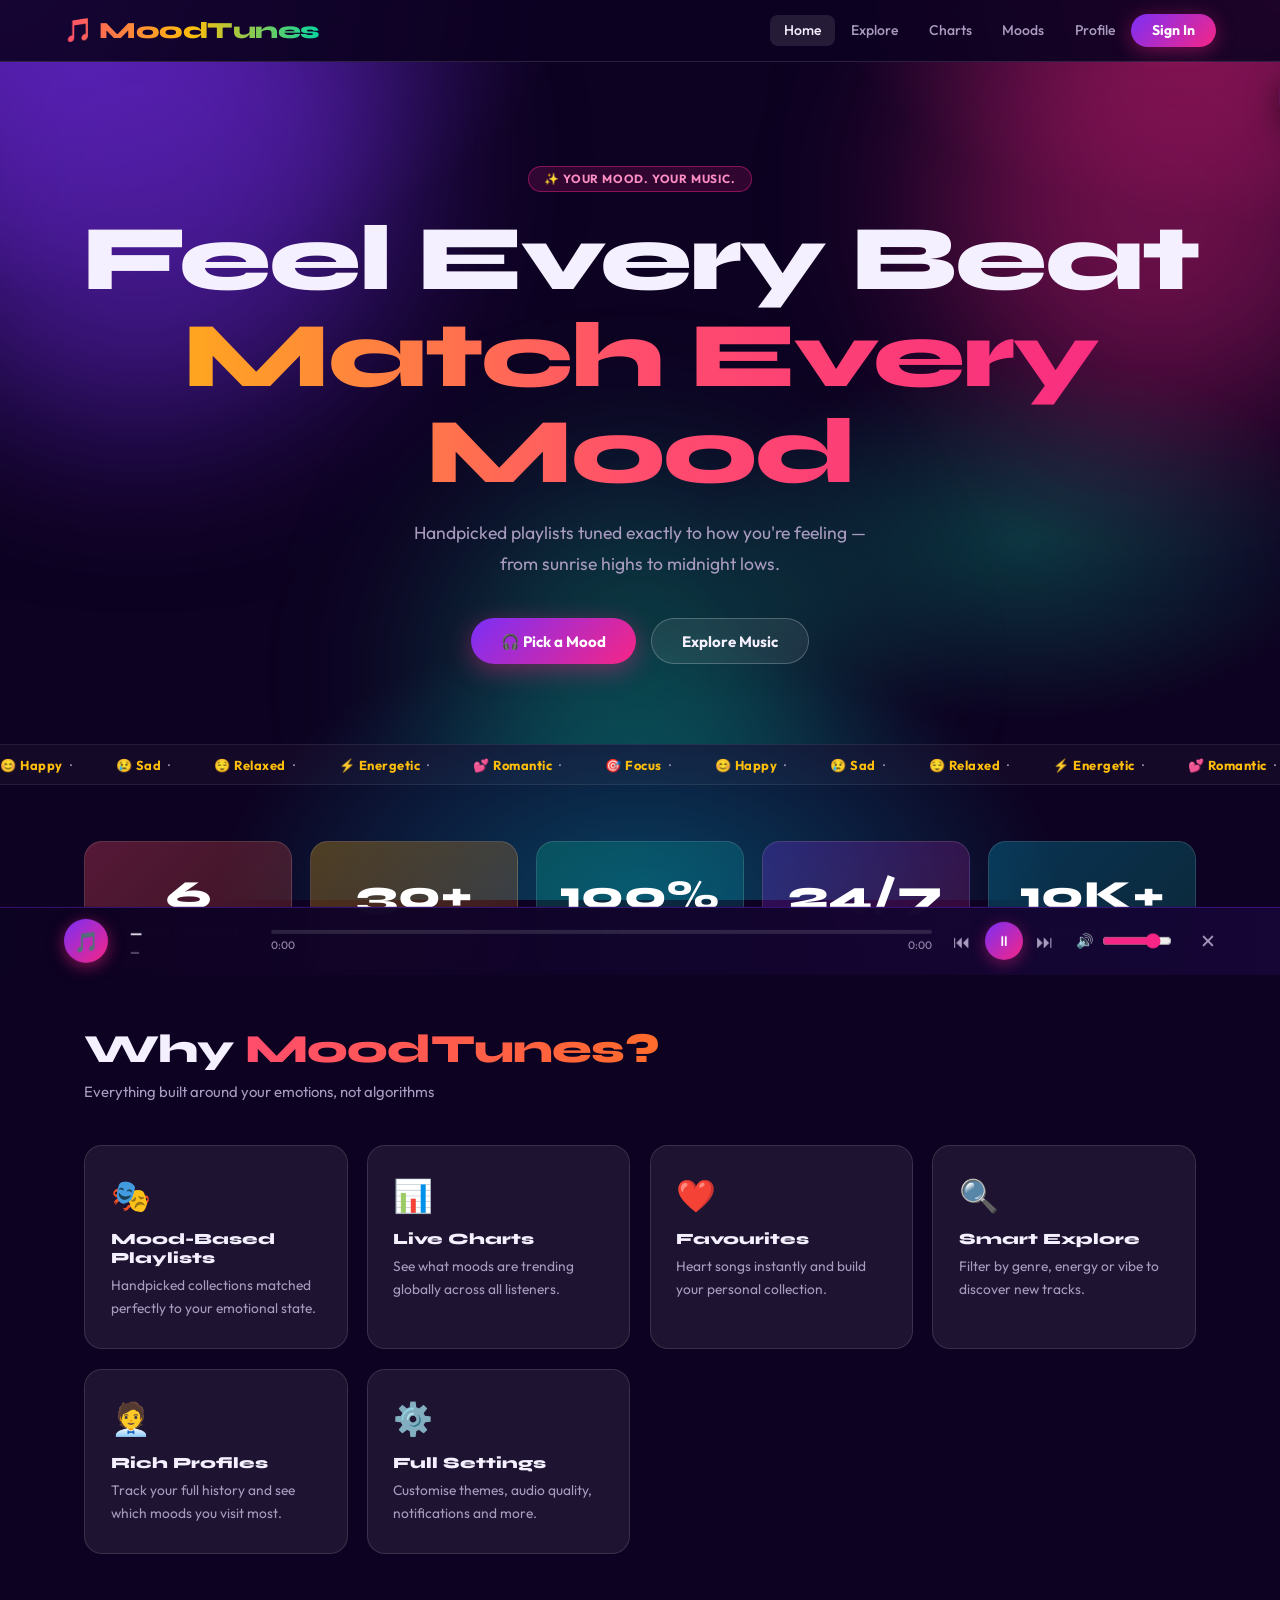
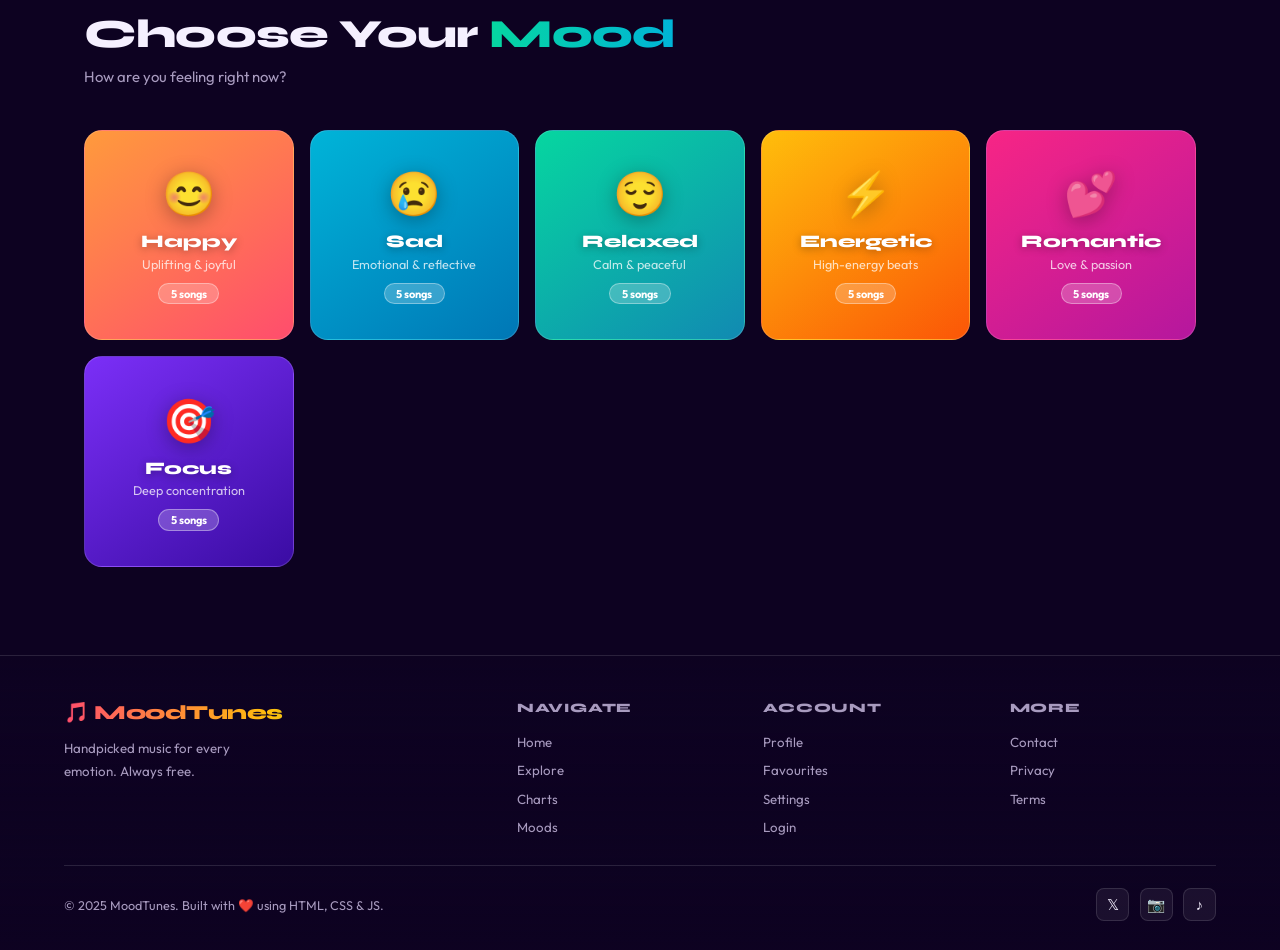
==== commit 59b6048b: "Mirror index.html to tunes.html" ====
--- a/tunes.html
+++ b/tunes.html
@@ -40,7 +40,7 @@
      PAGE: HOME
      id="page-home" — JS adds .active to show
 ═══════════════════════════════════════════ -->
-<div id="page-home" class="page">
+<div id="page-home" class="page active page-enter">
 
   <!-- Hero Section -->
   <section class="hero">
--- a/tunes.css
+++ b/tunes.css
@@ -245,7 +245,7 @@
 .b3 { width:380px; height:380px; background:rgba(6,214,160,.28);  bottom:-120px; left:35%;  animation-delay:-2s; }
 @keyframes drift { to { transform: translate(35px,28px) scale(1.12); } }
 
-.hero > * { position: relative; z-index: 1; }
+.hero > *:not(.blob) { position: relative; z-index: 1; }
 
 .hero h1 {
   font-family: 'Syne', sans-serif;
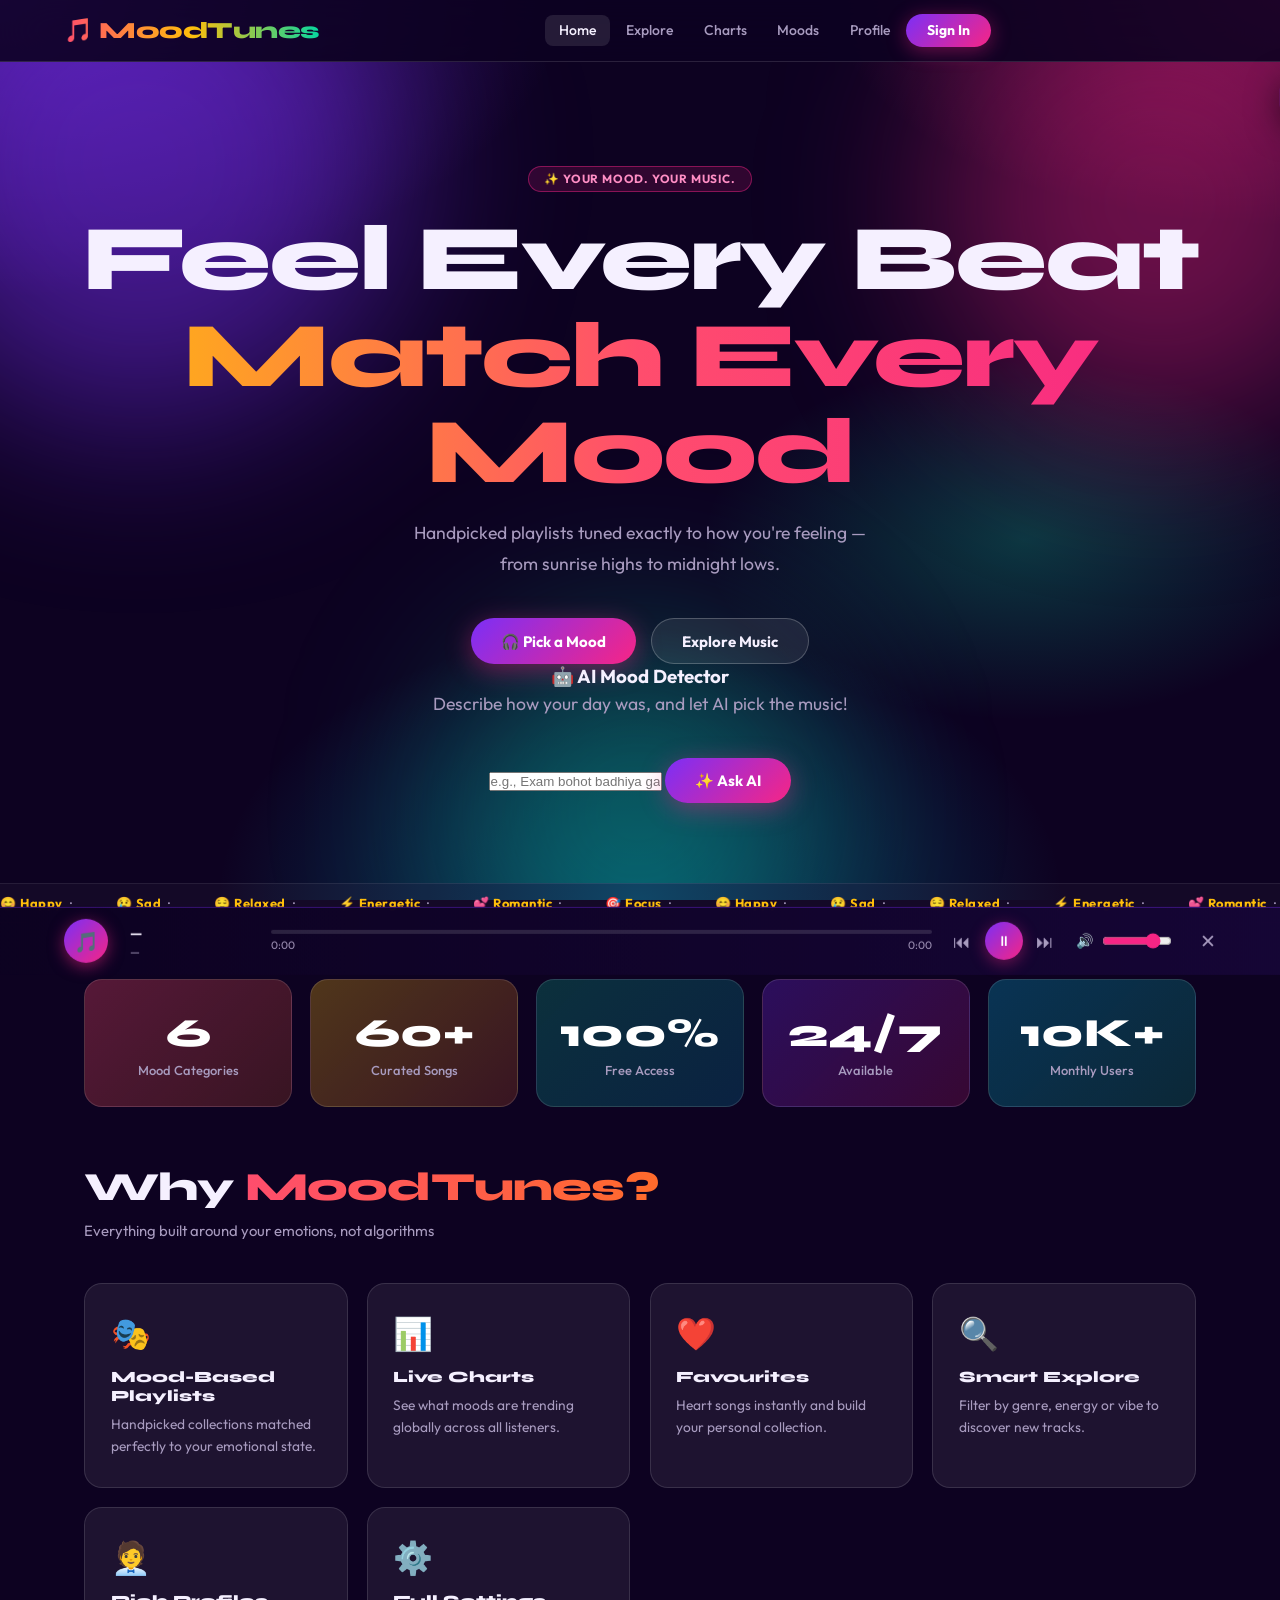
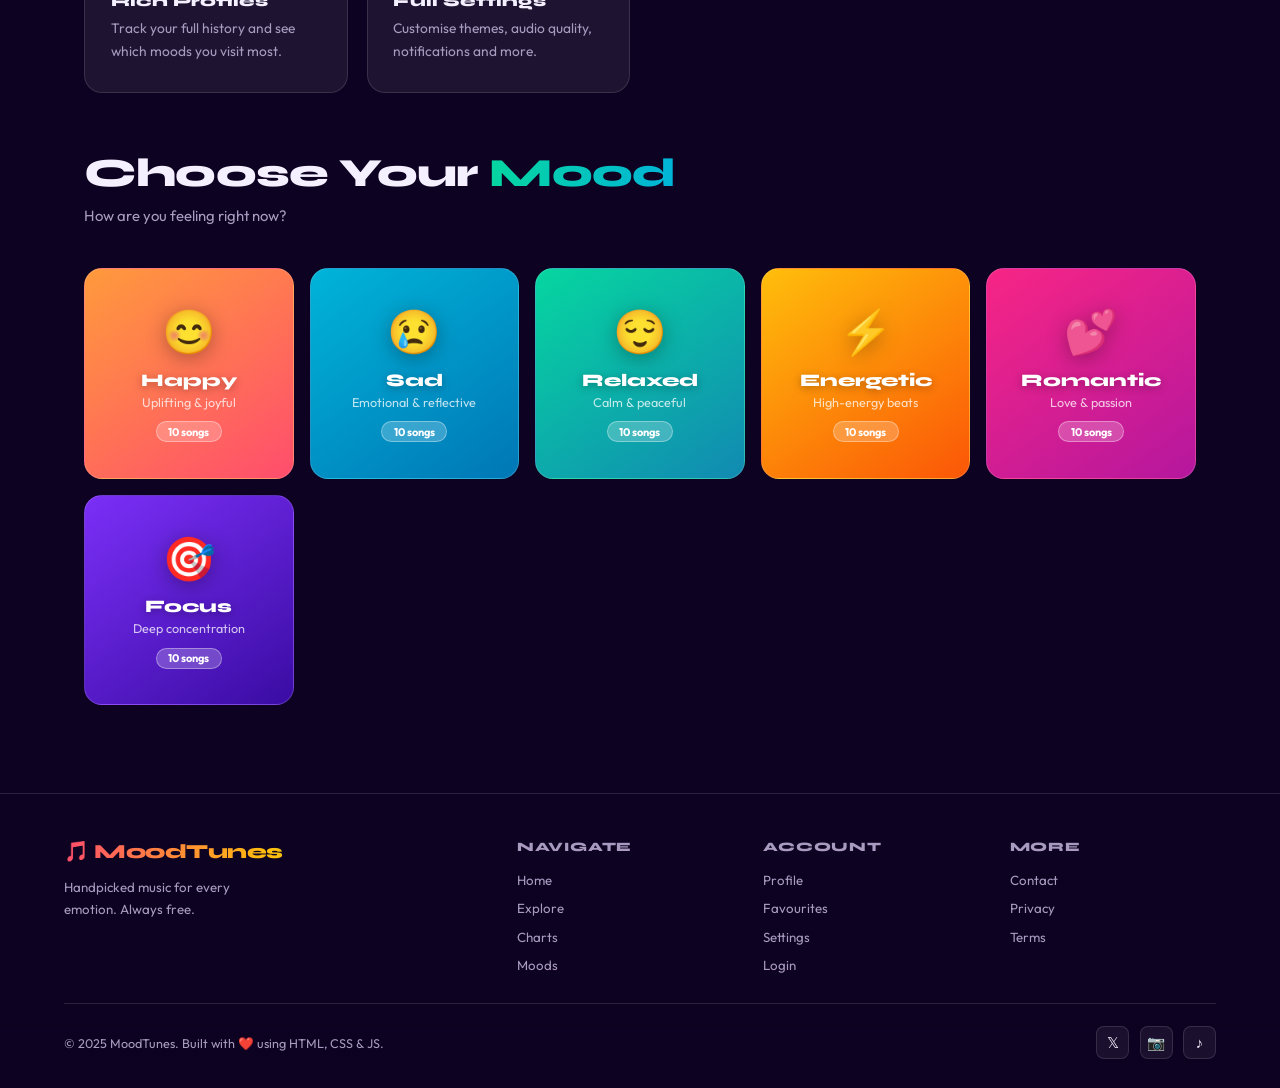
==== commit 4b3f8025: "Update print statement from 'Hello' to 'Goodbye'" ====
--- a/tunes.html
+++ b/tunes.html
@@ -18,7 +18,9 @@
      NAVIGATION
      Buttons call go() from tunes.js.
      id="nb-{page}" used by JS to highlight
-     the active page's button.
+     the active page's button. The hamburger
+     (visible only under 780px) toggles the
+     .nav-links sheet via toggleMobileNav().
 ═══════════════════════════════════════════ -->
 <nav>
   <div class="logo" onclick="go('home')">🎵 MoodTunes</div>
@@ -30,6 +32,7 @@
     <li><button id="nb-profile"  onclick="go('profile')">Profile</button></li>
     <li><button id="nb-login"    onclick="go('login')" class="nav-cta">Sign In</button></li>
   </ul>
+  <button class="nav-burger" aria-label="Toggle menu" onclick="toggleMobileNav()"><span></span><span></span><span></span></button>
 </nav>
 
 <!-- Toast notification — shown/hidden by JS toast() -->
@@ -53,6 +56,16 @@
     <div class="hero-btns">
       <button class="btn btn-main" onclick="go('moods')">🎧 Pick a Mood</button>
       <button class="btn btn-ghost" onclick="go('explore')">Explore Music</button>
+    </div>
+
+    <!-- AI Mood Detector — rule-based sentiment analysis in tunes.js -->
+    <div class="ai-zone">
+      <h3>🤖 AI Mood Detector</h3>
+      <p>Describe how your day was, and let AI pick the music!</p>
+      <div class="ai-row">
+        <input type="text" id="aiPrompt" placeholder="e.g., Exam bohot badhiya gaya ya office ka stress hai…" onkeydown="if(event.key==='Enter')detectMoodWithAI()">
+        <button class="btn btn-main" onclick="detectMoodWithAI()">✨ Ask AI</button>
+      </div>
     </div>
   </section>
 
@@ -79,7 +92,7 @@
   <section class="wrap">
     <div class="stats-row">
       <div class="stat-card sc1"><div class="stat-n">6</div><div class="stat-l">Mood Categories</div></div>
-      <div class="stat-card sc2"><div class="stat-n">30+</div><div class="stat-l">Curated Songs</div></div>
+      <div class="stat-card sc2"><div class="stat-n">60+</div><div class="stat-l">Curated Songs</div></div>
       <div class="stat-card sc3"><div class="stat-n">100%</div><div class="stat-l">Free Access</div></div>
       <div class="stat-card sc4"><div class="stat-n">24/7</div><div class="stat-l">Available</div></div>
       <div class="stat-card sc5"><div class="stat-n">10K+</div><div class="stat-l">Monthly Users</div></div>
@@ -105,12 +118,12 @@
     <h2 class="sec-title">Choose Your <span class="gl">Mood</span></h2>
     <p class="sec-sub">How are you feeling right now?</p>
     <div class="mood-grid">
-      <button class="mood-card mc-happy"    onclick="go('happy')"><span class="mood-icon-big">😊</span><h3>Happy</h3><p>Uplifting &amp; joyful</p><span class="mood-pill">5 songs</span></button>
-      <button class="mood-card mc-sad"      onclick="go('sad')"><span class="mood-icon-big">😢</span><h3>Sad</h3><p>Emotional &amp; reflective</p><span class="mood-pill">5 songs</span></button>
-      <button class="mood-card mc-relaxed"  onclick="go('relaxed')"><span class="mood-icon-big">😌</span><h3>Relaxed</h3><p>Calm &amp; peaceful</p><span class="mood-pill">5 songs</span></button>
-      <button class="mood-card mc-energy"   onclick="go('energetic')"><span class="mood-icon-big">⚡</span><h3>Energetic</h3><p>High-energy beats</p><span class="mood-pill">5 songs</span></button>
-      <button class="mood-card mc-romantic" onclick="go('romantic')"><span class="mood-icon-big">💕</span><h3>Romantic</h3><p>Love &amp; passion</p><span class="mood-pill">5 songs</span></button>
-      <button class="mood-card mc-focus"    onclick="go('focus')"><span class="mood-icon-big">🎯</span><h3>Focus</h3><p>Deep concentration</p><span class="mood-pill">5 songs</span></button>
+      <button class="mood-card mc-happy"    onclick="go('happy')"     data-mood="happy"><span class="mood-icon-big">😊</span><h3>Happy</h3><p>Uplifting &amp; joyful</p><span class="mood-pill">10 songs</span></button>
+      <button class="mood-card mc-sad"      onclick="go('sad')"       data-mood="sad"><span class="mood-icon-big">😢</span><h3>Sad</h3><p>Emotional &amp; reflective</p><span class="mood-pill">10 songs</span></button>
+      <button class="mood-card mc-relaxed"  onclick="go('relaxed')"   data-mood="relaxed"><span class="mood-icon-big">😌</span><h3>Relaxed</h3><p>Calm &amp; peaceful</p><span class="mood-pill">10 songs</span></button>
+      <button class="mood-card mc-energy"   onclick="go('energetic')" data-mood="energetic"><span class="mood-icon-big">⚡</span><h3>Energetic</h3><p>High-energy beats</p><span class="mood-pill">10 songs</span></button>
+      <button class="mood-card mc-romantic" onclick="go('romantic')"  data-mood="romantic"><span class="mood-icon-big">💕</span><h3>Romantic</h3><p>Love &amp; passion</p><span class="mood-pill">10 songs</span></button>
+      <button class="mood-card mc-focus"    onclick="go('focus')"     data-mood="focus"><span class="mood-icon-big">🎯</span><h3>Focus</h3><p>Deep concentration</p><span class="mood-pill">10 songs</span></button>
     </div>
   </section>
 </div><!-- end #page-home -->
@@ -128,14 +141,14 @@
       <span class="si">🔍</span>
       <input type="text" id="moodQ" placeholder="Search moods…" oninput="filterMoods(this.value)">
     </div>
-    <!-- data-name used by filterMoods() in JS -->
+    <!-- data-name used by filterMoods(); data-mood used by updateMoodPillCounts() -->
     <div class="mood-grid" id="moodGrid">
-      <button class="mood-card mc-happy"    onclick="go('happy')"    data-name="happy"><span class="mood-icon-big">😊</span><h3>Happy</h3><p>Uplifting &amp; joyful</p><span class="mood-pill">5 songs</span></button>
-      <button class="mood-card mc-sad"      onclick="go('sad')"      data-name="sad"><span class="mood-icon-big">😢</span><h3>Sad</h3><p>Emotional &amp; reflective</p><span class="mood-pill">5 songs</span></button>
-      <button class="mood-card mc-relaxed"  onclick="go('relaxed')"  data-name="relaxed"><span class="mood-icon-big">😌</span><h3>Relaxed</h3><p>Calm &amp; peaceful</p><span class="mood-pill">5 songs</span></button>
-      <button class="mood-card mc-energy"   onclick="go('energetic')"data-name="energetic"><span class="mood-icon-big">⚡</span><h3>Energetic</h3><p>High-energy beats</p><span class="mood-pill">5 songs</span></button>
-      <button class="mood-card mc-romantic" onclick="go('romantic')" data-name="romantic"><span class="mood-icon-big">💕</span><h3>Romantic</h3><p>Love &amp; passion</p><span class="mood-pill">5 songs</span></button>
-      <button class="mood-card mc-focus"    onclick="go('focus')"    data-name="focus"><span class="mood-icon-big">🎯</span><h3>Focus</h3><p>Deep concentration</p><span class="mood-pill">5 songs</span></button>
+      <button class="mood-card mc-happy"    onclick="go('happy')"     data-name="happy"     data-mood="happy"><span class="mood-icon-big">😊</span><h3>Happy</h3><p>Uplifting &amp; joyful</p><span class="mood-pill">10 songs</span></button>
+      <button class="mood-card mc-sad"      onclick="go('sad')"       data-name="sad"       data-mood="sad"><span class="mood-icon-big">😢</span><h3>Sad</h3><p>Emotional &amp; reflective</p><span class="mood-pill">10 songs</span></button>
+      <button class="mood-card mc-relaxed"  onclick="go('relaxed')"   data-name="relaxed"   data-mood="relaxed"><span class="mood-icon-big">😌</span><h3>Relaxed</h3><p>Calm &amp; peaceful</p><span class="mood-pill">10 songs</span></button>
+      <button class="mood-card mc-energy"   onclick="go('energetic')" data-name="energetic" data-mood="energetic"><span class="mood-icon-big">⚡</span><h3>Energetic</h3><p>High-energy beats</p><span class="mood-pill">10 songs</span></button>
+      <button class="mood-card mc-romantic" onclick="go('romantic')"  data-name="romantic"  data-mood="romantic"><span class="mood-icon-big">💕</span><h3>Romantic</h3><p>Love &amp; passion</p><span class="mood-pill">10 songs</span></button>
+      <button class="mood-card mc-focus"    onclick="go('focus')"     data-name="focus"     data-mood="focus"><span class="mood-icon-big">🎯</span><h3>Focus</h3><p>Deep concentration</p><span class="mood-pill">10 songs</span></button>
     </div>
   </section>
 </div>
@@ -143,9 +156,9 @@
 
 <!-- ═══════════════════════════════════════════
      PLAYLIST PAGES
-     Each song row calls play() and fav() from tunes.js
-     onclick, event.stopPropagation() stops fav
-     click from also firing the row's play().
+     Each container below is populated entirely
+     by loadPlaylist(mood) in tunes.js from
+     SONGS_DATABASE — no hardcoded song rows.
 ═══════════════════════════════════════════ -->
 
 <!-- HAPPY -->
@@ -154,45 +167,9 @@
     <button class="back-btn" onclick="go('home')">← Back</button>
     <div class="pl-header">
       <div class="pl-cover" style="background:linear-gradient(145deg,#ff9a3c,#ff4d6d)">😊</div>
-      <div class="pl-meta"><h2>Happy Playlist</h2><p>Uplifting tunes to brighten your day</p><span class="pl-count">5 songs · 17 min</span></div>
-    </div>
-    <div class="song-list">
-      <div class="song-row" onclick="play('Sunshine Day','The Bright Band','😊','3:24')">
-        <div class="sn">1</div><div class="splay">▶</div>
-        <div class="sthumb" style="background:linear-gradient(135deg,#ff9a3c,#ff4d6d)">☀️</div>
-        <div class="sinfo"><div class="st">Sunshine Day</div><div class="sa">The Bright Band</div></div>
-        <span class="sgenre">Pop</span><div class="sdur">3:24</div>
-        <button class="fav-btn" onclick="event.stopPropagation();fav(this,'Sunshine Day','The Bright Band','☀️','3:24')">♡</button>
-      </div>
-      <div class="song-row" onclick="play('Good Vibes Only','Joy Collective','😊','2:58')">
-        <div class="sn">2</div><div class="splay">▶</div>
-        <div class="sthumb" style="background:linear-gradient(135deg,#ffbe0b,#ff6b2b)">🌈</div>
-        <div class="sinfo"><div class="st">Good Vibes Only</div><div class="sa">Joy Collective</div></div>
-        <span class="sgenre">Indie</span><div class="sdur">2:58</div>
-        <button class="fav-btn" onclick="event.stopPropagation();fav(this,'Good Vibes Only','Joy Collective','🌈','2:58')">♡</button>
-      </div>
-      <div class="song-row" onclick="play('Dancing in the Light','Glow Effect','😊','3:40')">
-        <div class="sn">3</div><div class="splay">▶</div>
-        <div class="sthumb" style="background:linear-gradient(135deg,#f72585,#b5179e)">💃</div>
-        <div class="sinfo"><div class="st">Dancing in the Light</div><div class="sa">Glow Effect</div></div>
-        <span class="sgenre">Dance</span><div class="sdur">3:40</div>
-        <button class="fav-btn" onclick="event.stopPropagation();fav(this,'Dancing in the Light','Glow Effect','💃','3:40')">♡</button>
-      </div>
-      <div class="song-row" onclick="play('Laugh Out Loud','Smile Squad','😊','3:12')">
-        <div class="sn">4</div><div class="splay">▶</div>
-        <div class="sthumb" style="background:linear-gradient(135deg,#06d6a0,#118ab2)">😄</div>
-        <div class="sinfo"><div class="st">Laugh Out Loud</div><div class="sa">Smile Squad</div></div>
-        <span class="sgenre">Pop</span><div class="sdur">3:12</div>
-        <button class="fav-btn" onclick="event.stopPropagation();fav(this,'Laugh Out Loud','Smile Squad','😄','3:12')">♡</button>
-      </div>
-      <div class="song-row" onclick="play('Golden Hour','Sunrise Sessions','😊','4:05')">
-        <div class="sn">5</div><div class="splay">▶</div>
-        <div class="sthumb" style="background:linear-gradient(135deg,#ffbe0b,#ff9a3c)">🌅</div>
-        <div class="sinfo"><div class="st">Golden Hour</div><div class="sa">Sunrise Sessions</div></div>
-        <span class="sgenre">Chill</span><div class="sdur">4:05</div>
-        <button class="fav-btn" onclick="event.stopPropagation();fav(this,'Golden Hour','Sunrise Sessions','🌅','4:05')">♡</button>
-      </div>
-    </div>
+      <div class="pl-meta"><h2>Happy Playlist</h2><p>Uplifting tunes to brighten your day</p><span class="pl-count">10 songs</span></div>
+    </div>
+    <div class="song-list" id="happy-song-list"></div>
   </section>
 </div>
 
@@ -202,15 +179,9 @@
     <button class="back-btn" onclick="go('home')">← Back</button>
     <div class="pl-header">
       <div class="pl-cover" style="background:linear-gradient(145deg,#00b4d8,#0077b6)">😢</div>
-      <div class="pl-meta"><h2>Sad Playlist</h2><p>Emotional music to feel understood</p><span class="pl-count">5 songs · 20 min</span></div>
-    </div>
-    <div class="song-list">
-      <div class="song-row" onclick="play('Rainy Window','The Melancholy','😢','4:10')"><div class="sn">1</div><div class="splay">▶</div><div class="sthumb" style="background:linear-gradient(135deg,#00b4d8,#0077b6)">🌧️</div><div class="sinfo"><div class="st">Rainy Window</div><div class="sa">The Melancholy</div></div><span class="sgenre">Indie</span><div class="sdur">4:10</div><button class="fav-btn" onclick="event.stopPropagation();fav(this,'Rainy Window','The Melancholy','🌧️','4:10')">♡</button></div>
-      <div class="song-row" onclick="play('Empty Room','Hollow Hearts','😢','3:55')"><div class="sn">2</div><div class="splay">▶</div><div class="sthumb" style="background:linear-gradient(135deg,#3a0ca3,#4361ee)">🚪</div><div class="sinfo"><div class="st">Empty Room</div><div class="sa">Hollow Hearts</div></div><span class="sgenre">Soul</span><div class="sdur">3:55</div><button class="fav-btn" onclick="event.stopPropagation();fav(this,'Empty Room','Hollow Hearts','🚪','3:55')">♡</button></div>
-      <div class="song-row" onclick="play('Fading Away','Blue Tide','😢','4:20')"><div class="sn">3</div><div class="splay">▶</div><div class="sthumb" style="background:linear-gradient(135deg,#06d6a0,#118ab2)">🌊</div><div class="sinfo"><div class="st">Fading Away</div><div class="sa">Blue Tide</div></div><span class="sgenre">Ambient</span><div class="sdur">4:20</div><button class="fav-btn" onclick="event.stopPropagation();fav(this,'Fading Away','Blue Tide','🌊','4:20')">♡</button></div>
-      <div class="song-row" onclick="play('Tears in the Dark','Night Echo','😢','3:48')"><div class="sn">4</div><div class="splay">▶</div><div class="sthumb" style="background:linear-gradient(135deg,#7b2ff7,#3a0ca3)">😔</div><div class="sinfo"><div class="st">Tears in the Dark</div><div class="sa">Night Echo</div></div><span class="sgenre">R&amp;B</span><div class="sdur">3:48</div><button class="fav-btn" onclick="event.stopPropagation();fav(this,'Tears in the Dark','Night Echo','😔','3:48')">♡</button></div>
-      <div class="song-row" onclick="play('Missing You','Lost Signal','😢','4:02')"><div class="sn">5</div><div class="splay">▶</div><div class="sthumb" style="background:linear-gradient(135deg,#ff4d6d,#7b2ff7)">💔</div><div class="sinfo"><div class="st">Missing You</div><div class="sa">Lost Signal</div></div><span class="sgenre">Pop</span><div class="sdur">4:02</div><button class="fav-btn" onclick="event.stopPropagation();fav(this,'Missing You','Lost Signal','💔','4:02')">♡</button></div>
-    </div>
+      <div class="pl-meta"><h2>Sad Playlist</h2><p>Emotional music to feel understood</p><span class="pl-count">10 songs</span></div>
+    </div>
+    <div class="song-list" id="sad-song-list"></div>
   </section>
 </div>
 
@@ -220,15 +191,9 @@
     <button class="back-btn" onclick="go('home')">← Back</button>
     <div class="pl-header">
       <div class="pl-cover" style="background:linear-gradient(145deg,#06d6a0,#118ab2)">😌</div>
-      <div class="pl-meta"><h2>Relaxed Playlist</h2><p>Peaceful sounds to calm your mind</p><span class="pl-count">5 songs · 22 min</span></div>
-    </div>
-    <div class="song-list">
-      <div class="song-row" onclick="play('Ocean Breeze','Calm Collective','😌','4:30')"><div class="sn">1</div><div class="splay">▶</div><div class="sthumb" style="background:linear-gradient(135deg,#06d6a0,#118ab2)">🌊</div><div class="sinfo"><div class="st">Ocean Breeze</div><div class="sa">Calm Collective</div></div><span class="sgenre">Chill</span><div class="sdur">4:30</div><button class="fav-btn" onclick="event.stopPropagation();fav(this,'Ocean Breeze','Calm Collective','🌊','4:30')">♡</button></div>
-      <div class="song-row" onclick="play('Soft Morning','Dew Drops','😌','5:00')"><div class="sn">2</div><div class="splay">▶</div><div class="sthumb" style="background:linear-gradient(135deg,#f72585,#7b2ff7)">🌸</div><div class="sinfo"><div class="st">Soft Morning</div><div class="sa">Dew Drops</div></div><span class="sgenre">Lo-fi</span><div class="sdur">5:00</div><button class="fav-btn" onclick="event.stopPropagation();fav(this,'Soft Morning','Dew Drops','🌸','5:00')">♡</button></div>
-      <div class="song-row" onclick="play('Still Waters','The Drift','😌','4:15')"><div class="sn">3</div><div class="splay">▶</div><div class="sthumb" style="background:linear-gradient(135deg,#00b4d8,#06d6a0)">🏞️</div><div class="sinfo"><div class="st">Still Waters</div><div class="sa">The Drift</div></div><span class="sgenre">Ambient</span><div class="sdur">4:15</div><button class="fav-btn" onclick="event.stopPropagation();fav(this,'Still Waters','The Drift','🏞️','4:15')">♡</button></div>
-      <div class="song-row" onclick="play('Gentle Rain','Forest Notes','😌','4:50')"><div class="sn">4</div><div class="splay">▶</div><div class="sthumb" style="background:linear-gradient(135deg,#06d6a0,#ffbe0b)">🌿</div><div class="sinfo"><div class="st">Gentle Rain</div><div class="sa">Forest Notes</div></div><span class="sgenre">Nature</span><div class="sdur">4:50</div><button class="fav-btn" onclick="event.stopPropagation();fav(this,'Gentle Rain','Forest Notes','🌿','4:50')">♡</button></div>
-      <div class="song-row" onclick="play('Cloud Nine','Floatwave','😌','3:38')"><div class="sn">5</div><div class="splay">▶</div><div class="sthumb" style="background:linear-gradient(135deg,#7b2ff7,#00b4d8)">☁️</div><div class="sinfo"><div class="st">Cloud Nine</div><div class="sa">Floatwave</div></div><span class="sgenre">Chill</span><div class="sdur">3:38</div><button class="fav-btn" onclick="event.stopPropagation();fav(this,'Cloud Nine','Floatwave','☁️','3:38')">♡</button></div>
-    </div>
+      <div class="pl-meta"><h2>Relaxed Playlist</h2><p>Peaceful sounds to calm your mind</p><span class="pl-count">10 songs</span></div>
+    </div>
+    <div class="song-list" id="relaxed-song-list"></div>
   </section>
 </div>
 
@@ -238,15 +203,9 @@
     <button class="back-btn" onclick="go('home')">← Back</button>
     <div class="pl-header">
       <div class="pl-cover" style="background:linear-gradient(145deg,#ffbe0b,#fb5607)">⚡</div>
-      <div class="pl-meta"><h2>Energetic Playlist</h2><p>High-tempo beats to fuel your fire</p><span class="pl-count">5 songs · 17 min</span></div>
-    </div>
-    <div class="song-list">
-      <div class="song-row" onclick="play('Feel the Beat','Energy Crew','⚡','3:10')"><div class="sn">1</div><div class="splay">▶</div><div class="sthumb" style="background:linear-gradient(135deg,#ffbe0b,#ff4d6d)">🔥</div><div class="sinfo"><div class="st">Feel the Beat</div><div class="sa">Energy Crew</div></div><span class="sgenre">EDM</span><div class="sdur">3:10</div><button class="fav-btn" onclick="event.stopPropagation();fav(this,'Feel the Beat','Energy Crew','🔥','3:10')">♡</button></div>
-      <div class="song-row" onclick="play('Thunder Strike','Electric Storm','⚡','3:22')"><div class="sn">2</div><div class="splay">▶</div><div class="sthumb" style="background:linear-gradient(135deg,#ff6b2b,#ffbe0b)">⚡</div><div class="sinfo"><div class="st">Thunder Strike</div><div class="sa">Electric Storm</div></div><span class="sgenre">Rock</span><div class="sdur">3:22</div><button class="fav-btn" onclick="event.stopPropagation();fav(this,'Thunder Strike','Electric Storm','⚡','3:22')">♡</button></div>
-      <div class="song-row" onclick="play('Pump It Up','Workout Warriors','⚡','2:55')"><div class="sn">3</div><div class="splay">▶</div><div class="sthumb" style="background:linear-gradient(135deg,#f72585,#ff6b2b)">💪</div><div class="sinfo"><div class="st">Pump It Up</div><div class="sa">Workout Warriors</div></div><span class="sgenre">Hip-Hop</span><div class="sdur">2:55</div><button class="fav-btn" onclick="event.stopPropagation();fav(this,'Pump It Up','Workout Warriors','💪','2:55')">♡</button></div>
-      <div class="song-row" onclick="play('Power Mode','Bass Boosters','⚡','3:30')"><div class="sn">4</div><div class="splay">▶</div><div class="sthumb" style="background:linear-gradient(135deg,#7b2ff7,#ff4d6d)">🎸</div><div class="sinfo"><div class="st">Power Mode</div><div class="sa">Bass Boosters</div></div><span class="sgenre">EDM</span><div class="sdur">3:30</div><button class="fav-btn" onclick="event.stopPropagation();fav(this,'Power Mode','Bass Boosters','🎸','3:30')">♡</button></div>
-      <div class="song-row" onclick="play('Adrenaline Rush','Intensity Max','⚡','3:50')"><div class="sn">5</div><div class="splay">▶</div><div class="sthumb" style="background:linear-gradient(135deg,#fb5607,#ffbe0b)">🏃</div><div class="sinfo"><div class="st">Adrenaline Rush</div><div class="sa">Intensity Max</div></div><span class="sgenre">Rock</span><div class="sdur">3:50</div><button class="fav-btn" onclick="event.stopPropagation();fav(this,'Adrenaline Rush','Intensity Max','🏃','3:50')">♡</button></div>
-    </div>
+      <div class="pl-meta"><h2>Energetic Playlist</h2><p>High-tempo beats to fuel your fire</p><span class="pl-count">10 songs</span></div>
+    </div>
+    <div class="song-list" id="energetic-song-list"></div>
   </section>
 </div>
 
@@ -256,15 +215,9 @@
     <button class="back-btn" onclick="go('home')">← Back</button>
     <div class="pl-header">
       <div class="pl-cover" style="background:linear-gradient(145deg,#f72585,#b5179e)">💕</div>
-      <div class="pl-meta"><h2>Romantic Playlist</h2><p>Love songs for tender moments</p><span class="pl-count">5 songs · 21 min</span></div>
-    </div>
-    <div class="song-list">
-      <div class="song-row" onclick="play('Heart and Soul','Love Tunes','💕','4:15')"><div class="sn">1</div><div class="splay">▶</div><div class="sthumb" style="background:linear-gradient(135deg,#f72585,#ff4d6d)">💗</div><div class="sinfo"><div class="st">Heart and Soul</div><div class="sa">Love Tunes</div></div><span class="sgenre">Soul</span><div class="sdur">4:15</div><button class="fav-btn" onclick="event.stopPropagation();fav(this,'Heart and Soul','Love Tunes','💗','4:15')">♡</button></div>
-      <div class="song-row" onclick="play('Endless Love','Romance Band','💕','4:00')"><div class="sn">2</div><div class="splay">▶</div><div class="sthumb" style="background:linear-gradient(135deg,#b5179e,#7b2ff7)">🌹</div><div class="sinfo"><div class="st">Endless Love</div><div class="sa">Romance Band</div></div><span class="sgenre">R&amp;B</span><div class="sdur">4:00</div><button class="fav-btn" onclick="event.stopPropagation();fav(this,'Endless Love','Romance Band','🌹','4:00')">♡</button></div>
-      <div class="song-row" onclick="play('You and Me Forever','Sweet Harmony','💕','4:22')"><div class="sn">3</div><div class="splay">▶</div><div class="sthumb" style="background:linear-gradient(135deg,#ff4d6d,#ffbe0b)">👫</div><div class="sinfo"><div class="st">You and Me Forever</div><div class="sa">Sweet Harmony</div></div><span class="sgenre">Pop</span><div class="sdur">4:22</div><button class="fav-btn" onclick="event.stopPropagation();fav(this,'You and Me Forever','Sweet Harmony','👫','4:22')">♡</button></div>
-      <div class="song-row" onclick="play('Moonlight Dance','Lovers Symphony','💕','4:05')"><div class="sn">4</div><div class="splay">▶</div><div class="sthumb" style="background:linear-gradient(135deg,#3a0ca3,#f72585)">🌙</div><div class="sinfo"><div class="st">Moonlight Dance</div><div class="sa">Lovers Symphony</div></div><span class="sgenre">Classical</span><div class="sdur">4:05</div><button class="fav-btn" onclick="event.stopPropagation();fav(this,'Moonlight Dance','Lovers Symphony','🌙','4:05')">♡</button></div>
-      <div class="song-row" onclick="play('Kiss in the Rain','Passionate Hearts','💕','4:18')"><div class="sn">5</div><div class="splay">▶</div><div class="sthumb" style="background:linear-gradient(135deg,#f72585,#ff6b2b)">💋</div><div class="sinfo"><div class="st">Kiss in the Rain</div><div class="sa">Passionate Hearts</div></div><span class="sgenre">Pop</span><div class="sdur">4:18</div><button class="fav-btn" onclick="event.stopPropagation();fav(this,'Kiss in the Rain','Passionate Hearts','💋','4:18')">♡</button></div>
-    </div>
+      <div class="pl-meta"><h2>Romantic Playlist</h2><p>Love songs for tender moments</p><span class="pl-count">10 songs</span></div>
+    </div>
+    <div class="song-list" id="romantic-song-list"></div>
   </section>
 </div>
 
@@ -274,52 +227,41 @@
     <button class="back-btn" onclick="go('home')">← Back</button>
     <div class="pl-header">
       <div class="pl-cover" style="background:linear-gradient(145deg,#7b2ff7,#3a0ca3)">🎯</div>
-      <div class="pl-meta"><h2>Focus Playlist</h2><p>Deep work music for the zone</p><span class="pl-count">5 songs · 24 min</span></div>
-    </div>
-    <div class="song-list">
-      <div class="song-row" onclick="play('Deep Concentration','Study Beats','🎯','4:45')"><div class="sn">1</div><div class="splay">▶</div><div class="sthumb" style="background:linear-gradient(135deg,#7b2ff7,#3a0ca3)">🧠</div><div class="sinfo"><div class="st">Deep Concentration</div><div class="sa">Study Beats</div></div><span class="sgenre">Ambient</span><div class="sdur">4:45</div><button class="fav-btn" onclick="event.stopPropagation();fav(this,'Deep Concentration','Study Beats','🧠','4:45')">♡</button></div>
-      <div class="song-row" onclick="play('Flow State','Productivity Pro','🎯','5:10')"><div class="sn">2</div><div class="splay">▶</div><div class="sthumb" style="background:linear-gradient(135deg,#3a0ca3,#00b4d8)">📖</div><div class="sinfo"><div class="st">Flow State</div><div class="sa">Productivity Pro</div></div><span class="sgenre">Lo-fi</span><div class="sdur">5:10</div><button class="fav-btn" onclick="event.stopPropagation();fav(this,'Flow State','Productivity Pro','📖','5:10')">♡</button></div>
-      <div class="song-row" onclick="play('Brain Power','Mind Matrix','🎯','4:55')"><div class="sn">3</div><div class="splay">▶</div><div class="sthumb" style="background:linear-gradient(135deg,#7b2ff7,#06d6a0)">⚙️</div><div class="sinfo"><div class="st">Brain Power</div><div class="sa">Mind Matrix</div></div><span class="sgenre">Electronic</span><div class="sdur">4:55</div><button class="fav-btn" onclick="event.stopPropagation();fav(this,'Brain Power','Mind Matrix','⚙️','4:55')">♡</button></div>
-      <div class="song-row" onclick="play('Work Mode Active','Focus Factory','🎯','4:30')"><div class="sn">4</div><div class="splay">▶</div><div class="sthumb" style="background:linear-gradient(135deg,#4361ee,#7b2ff7)">💻</div><div class="sinfo"><div class="st">Work Mode Active</div><div class="sa">Focus Factory</div></div><span class="sgenre">Ambient</span><div class="sdur">4:30</div><button class="fav-btn" onclick="event.stopPropagation();fav(this,'Work Mode Active','Focus Factory','💻','4:30')">♡</button></div>
-      <div class="song-row" onclick="play('Zone In','Attention Span','🎯','4:40')"><div class="sn">5</div><div class="splay">▶</div><div class="sthumb" style="background:linear-gradient(135deg,#7b2ff7,#f72585)">🎯</div><div class="sinfo"><div class="st">Zone In</div><div class="sa">Attention Span</div></div><span class="sgenre">Lo-fi</span><div class="sdur">4:40</div><button class="fav-btn" onclick="event.stopPropagation();fav(this,'Zone In','Attention Span','🎯','4:40')">♡</button></div>
-    </div>
+      <div class="pl-meta"><h2>Focus Playlist</h2><p>Deep work music for the zone</p><span class="pl-count">10 songs</span></div>
+    </div>
+    <div class="song-list" id="focus-song-list"></div>
   </section>
 </div>
 
 
 <!-- ═══════════════════════════════════════════
      PAGE: EXPLORE
-     data-g = genre filter value
-     data-n = searchable text (song + artist)
+     #exGrid is fully populated by renderExplore()
+     in tunes.js from the entire SONGS_DATABASE —
+     search + genre chips both filter live.
 ═══════════════════════════════════════════ -->
 <div id="page-explore" class="page">
   <section class="wrap">
     <h2 class="sec-title">Explore <span class="gl">Music</span></h2>
-    <p class="sec-sub">Search by song, artist, or filter by genre</p>
+    <p class="sec-sub">Search by song, artist, or filter by genre — every mood, every language</p>
     <div class="search-bar">
       <span class="si">🔍</span>
       <input type="text" id="exQ" placeholder="Search songs, artists…" oninput="filterExplore(this.value)">
+      <button id="voice-btn" class="voice-btn" onclick="startVoiceSearch()" title="Voice search (10s)">🎙️</button>
     </div>
     <div class="filter-row">
       <button class="filter-btn on" onclick="setFilter('all',this)">All</button>
       <button class="filter-btn"    onclick="setFilter('pop',this)">Pop</button>
+      <button class="filter-btn"    onclick="setFilter('bollywood',this)">Bollywood</button>
+      <button class="filter-btn"    onclick="setFilter('sufi',this)">Sufi</button>
+      <button class="filter-btn"    onclick="setFilter('hiphop',this)">Hip-Hop</button>
       <button class="filter-btn"    onclick="setFilter('lofi',this)">Lo-fi</button>
+      <button class="filter-btn"    onclick="setFilter('ambient',this)">Ambient</button>
+      <button class="filter-btn"    onclick="setFilter('indie',this)">Indie</button>
       <button class="filter-btn"    onclick="setFilter('edm',this)">EDM</button>
-      <button class="filter-btn"    onclick="setFilter('indie',this)">Indie</button>
-      <button class="filter-btn"    onclick="setFilter('ambient',this)">Ambient</button>
-      <button class="filter-btn"    onclick="setFilter('rb',this)">R&amp;B</button>
     </div>
     <div class="explore-grid" id="exGrid">
-      <div class="explore-card" data-g="pop"     data-n="sunshine day the bright band"   onclick="play('Sunshine Day','The Bright Band','😊','3:24')"><div class="ex-cover" style="background:linear-gradient(145deg,#ff9a3c,#ff4d6d)">☀️</div><div class="ex-body"><h4>Sunshine Day</h4><p>The Bright Band</p><span class="ex-tag">Pop</span></div></div>
-      <div class="explore-card" data-g="lofi"    data-n="flow state productivity pro"    onclick="play('Flow State','Productivity Pro','📖','5:10')"><div class="ex-cover" style="background:linear-gradient(145deg,#7b2ff7,#3a0ca3)">📖</div><div class="ex-body"><h4>Flow State</h4><p>Productivity Pro</p><span class="ex-tag">Lo-fi</span></div></div>
-      <div class="explore-card" data-g="edm"     data-n="feel the beat energy crew"      onclick="play('Feel the Beat','Energy Crew','⚡','3:10')"><div class="ex-cover" style="background:linear-gradient(145deg,#ffbe0b,#fb5607)">🔥</div><div class="ex-body"><h4>Feel the Beat</h4><p>Energy Crew</p><span class="ex-tag">EDM</span></div></div>
-      <div class="explore-card" data-g="indie"   data-n="rainy window the melancholy"    onclick="play('Rainy Window','The Melancholy','🌧️','4:10')"><div class="ex-cover" style="background:linear-gradient(145deg,#00b4d8,#0077b6)">🌧️</div><div class="ex-body"><h4>Rainy Window</h4><p>The Melancholy</p><span class="ex-tag">Indie</span></div></div>
-      <div class="explore-card" data-g="ambient" data-n="ocean breeze calm collective"   onclick="play('Ocean Breeze','Calm Collective','🌊','4:30')"><div class="ex-cover" style="background:linear-gradient(145deg,#06d6a0,#118ab2)">🌊</div><div class="ex-body"><h4>Ocean Breeze</h4><p>Calm Collective</p><span class="ex-tag">Ambient</span></div></div>
-      <div class="explore-card" data-g="rb"      data-n="heart and soul love tunes"     onclick="play('Heart and Soul','Love Tunes','💗','4:15')"><div class="ex-cover" style="background:linear-gradient(145deg,#f72585,#b5179e)">💗</div><div class="ex-body"><h4>Heart and Soul</h4><p>Love Tunes</p><span class="ex-tag">R&amp;B</span></div></div>
-      <div class="explore-card" data-g="lofi"    data-n="soft morning dew drops"         onclick="play('Soft Morning','Dew Drops','🌸','5:00')"><div class="ex-cover" style="background:linear-gradient(145deg,#b5179e,#7b2ff7)">🌸</div><div class="ex-body"><h4>Soft Morning</h4><p>Dew Drops</p><span class="ex-tag">Lo-fi</span></div></div>
-      <div class="explore-card" data-g="pop"     data-n="golden hour sunrise sessions"   onclick="play('Golden Hour','Sunrise Sessions','🌅','4:05')"><div class="ex-cover" style="background:linear-gradient(145deg,#ffbe0b,#ff9a3c)">🌅</div><div class="ex-body"><h4>Golden Hour</h4><p>Sunrise Sessions</p><span class="ex-tag">Pop</span></div></div>
-      <div class="explore-card" data-g="ambient" data-n="brain power mind matrix"        onclick="play('Brain Power','Mind Matrix','⚙️','4:55')"><div class="ex-cover" style="background:linear-gradient(145deg,#7b2ff7,#06d6a0)">⚙️</div><div class="ex-body"><h4>Brain Power</h4><p>Mind Matrix</p><span class="ex-tag">Ambient</span></div></div>
-      <div class="explore-card" data-g="edm"     data-n="thunder strike electric storm"  onclick="play('Thunder Strike','Electric Storm','⚡','3:22')"><div class="ex-cover" style="background:linear-gradient(145deg,#ff6b2b,#ffbe0b)">⚡</div><div class="ex-body"><h4>Thunder Strike</h4><p>Electric Storm</p><span class="ex-tag">EDM</span></div></div>
+      <!-- Rendered entirely by renderExplore() in tunes.js -->
     </div>
   </section>
 </div>
@@ -327,6 +269,9 @@
 
 <!-- ═══════════════════════════════════════════
      PAGE: CHARTS
+     #chartList + the two sidebar lists are
+     fully populated by renderCharts() in
+     tunes.js — sorted live by real play counts.
 ═══════════════════════════════════════════ -->
 <div id="page-charts" class="page">
   <section class="wrap">
@@ -335,34 +280,16 @@
     <div class="charts-layout">
       <div class="chart-box">
         <div class="chart-hdr">Top 10 Songs This Week</div>
-        <div class="chart-row" onclick="play('Golden Hour','Sunrise Sessions','🌅','4:05')"><div class="c-rank gold">1</div><div class="c-thumb" style="background:linear-gradient(135deg,#ffbe0b,#ff9a3c)">🌅</div><div class="c-info"><div class="ct">Golden Hour</div><div class="ca">Sunrise Sessions</div></div><div class="c-plays">12.4K</div><div class="tu">▲2</div></div>
-        <div class="chart-row" onclick="play('Ocean Breeze','Calm Collective','🌊','4:30')"><div class="c-rank silver">2</div><div class="c-thumb" style="background:linear-gradient(135deg,#06d6a0,#118ab2)">🌊</div><div class="c-info"><div class="ct">Ocean Breeze</div><div class="ca">Calm Collective</div></div><div class="c-plays">10.1K</div><div class="tu">▲5</div></div>
-        <div class="chart-row" onclick="play('Feel the Beat','Energy Crew','🔥','3:10')"><div class="c-rank bronze">3</div><div class="c-thumb" style="background:linear-gradient(135deg,#ffbe0b,#fb5607)">🔥</div><div class="c-info"><div class="ct">Feel the Beat</div><div class="ca">Energy Crew</div></div><div class="c-plays">9.8K</div><div class="td">▼1</div></div>
-        <div class="chart-row" onclick="play('Flow State','Productivity Pro','📖','5:10')"><div class="c-rank">4</div><div class="c-thumb" style="background:linear-gradient(135deg,#7b2ff7,#3a0ca3)">📖</div><div class="c-info"><div class="ct">Flow State</div><div class="ca">Productivity Pro</div></div><div class="c-plays">8.7K</div><div class="tu">▲3</div></div>
-        <div class="chart-row" onclick="play('Sunshine Day','The Bright Band','☀️','3:24')"><div class="c-rank">5</div><div class="c-thumb" style="background:linear-gradient(135deg,#ff9a3c,#ff4d6d)">☀️</div><div class="c-info"><div class="ct">Sunshine Day</div><div class="ca">The Bright Band</div></div><div class="c-plays">7.5K</div><div class="td">▼2</div></div>
-        <div class="chart-row" onclick="play('Heart and Soul','Love Tunes','💗','4:15')"><div class="c-rank">6</div><div class="c-thumb" style="background:linear-gradient(135deg,#f72585,#b5179e)">💗</div><div class="c-info"><div class="ct">Heart and Soul</div><div class="ca">Love Tunes</div></div><div class="c-plays">6.9K</div><div class="tu">🆕</div></div>
-        <div class="chart-row" onclick="play('Thunder Strike','Electric Storm','⚡','3:22')"><div class="c-rank">7</div><div class="c-thumb" style="background:linear-gradient(135deg,#ff6b2b,#ffbe0b)">⚡</div><div class="c-info"><div class="ct">Thunder Strike</div><div class="ca">Electric Storm</div></div><div class="c-plays">6.2K</div><div class="td">▼3</div></div>
-        <div class="chart-row" onclick="play('Soft Morning','Dew Drops','🌸','5:00')"><div class="c-rank">8</div><div class="c-thumb" style="background:linear-gradient(135deg,#b5179e,#7b2ff7)">🌸</div><div class="c-info"><div class="ct">Soft Morning</div><div class="ca">Dew Drops</div></div><div class="c-plays">5.8K</div><div class="tu">▲1</div></div>
-        <div class="chart-row" onclick="play('Moonlight Dance','Lovers Symphony','🌙','4:05')"><div class="c-rank">9</div><div class="c-thumb" style="background:linear-gradient(135deg,#3a0ca3,#f72585)">🌙</div><div class="c-info"><div class="ct">Moonlight Dance</div><div class="ca">Lovers Symphony</div></div><div class="c-plays">5.1K</div><div class="tn">—</div></div>
-        <div class="chart-row" onclick="play('Brain Power','Mind Matrix','⚙️','4:55')"><div class="c-rank">10</div><div class="c-thumb" style="background:linear-gradient(135deg,#7b2ff7,#06d6a0)">⚙️</div><div class="c-info"><div class="ct">Brain Power</div><div class="ca">Mind Matrix</div></div><div class="c-plays">4.8K</div><div class="tu">▲4</div></div>
+        <div id="chartList"><!-- Rendered by renderCharts() --></div>
       </div>
       <div class="sidebar">
         <div class="s-card">
           <h3>🎭 Mood Popularity</h3>
-          <div class="bar-row"><span class="bar-lbl">Happy</span><div class="bar-track"><div class="bar-fill bf1" style="width:88%"></div></div><span class="bar-pct">88%</span></div>
-          <div class="bar-row"><span class="bar-lbl">Relaxed</span><div class="bar-track"><div class="bar-fill bf2" style="width:75%"></div></div><span class="bar-pct">75%</span></div>
-          <div class="bar-row"><span class="bar-lbl">Focus</span><div class="bar-track"><div class="bar-fill bf3" style="width:66%"></div></div><span class="bar-pct">66%</span></div>
-          <div class="bar-row"><span class="bar-lbl">Energetic</span><div class="bar-track"><div class="bar-fill bf1" style="width:58%"></div></div><span class="bar-pct">58%</span></div>
-          <div class="bar-row"><span class="bar-lbl">Romantic</span><div class="bar-track"><div class="bar-fill bf3" style="width:44%"></div></div><span class="bar-pct">44%</span></div>
-          <div class="bar-row"><span class="bar-lbl">Sad</span><div class="bar-track"><div class="bar-fill bf2" style="width:38%"></div></div><span class="bar-pct">38%</span></div>
+          <div id="moodPopList"><!-- Rendered by renderCharts() --></div>
         </div>
         <div class="s-card">
           <h3>🎵 Top Genres</h3>
-          <div class="bar-row"><span class="bar-lbl">Pop</span><div class="bar-track"><div class="bar-fill bf1" style="width:80%"></div></div></div>
-          <div class="bar-row"><span class="bar-lbl">Lo-fi</span><div class="bar-track"><div class="bar-fill bf2" style="width:70%"></div></div></div>
-          <div class="bar-row"><span class="bar-lbl">Ambient</span><div class="bar-track"><div class="bar-fill bf3" style="width:55%"></div></div></div>
-          <div class="bar-row"><span class="bar-lbl">EDM</span><div class="bar-track"><div class="bar-fill bf1" style="width:50%"></div></div></div>
-          <div class="bar-row"><span class="bar-lbl">Indie</span><div class="bar-track"><div class="bar-fill bf2" style="width:42%"></div></div></div>
+          <div id="genrePopList"><!-- Rendered by renderCharts() --></div>
         </div>
       </div>
     </div>
@@ -372,6 +299,9 @@
 
 <!-- ═══════════════════════════════════════════
      PAGE: PROFILE
+     Recent History, the stat numbers and the
+     Mood History badges/banner are all rendered
+     live by renderProfile() in tunes.js.
 ═══════════════════════════════════════════ -->
 <div id="page-profile" class="page">
   <div class="profile-hero">
@@ -380,9 +310,9 @@
       <div>
         <div class="p-name"><h2>Aryan Sharma</h2><p>aryan@example.com · Member since Jan 2024</p></div>
         <div class="p-stats">
-          <div class="ps"><div class="ps-n">142</div><div class="ps-l">Songs Played</div></div>
-          <div class="ps"><div class="ps-n">18</div><div class="ps-l">Favourites</div></div>
-          <div class="ps"><div class="ps-n">6</div><div class="ps-l">Moods Explored</div></div>
+          <div class="ps"><div class="ps-n" id="statSongsPlayed">142</div><div class="ps-l">Songs Played</div></div>
+          <div class="ps"><div class="ps-n" id="statFavourites">0</div><div class="ps-l">Favourites</div></div>
+          <div class="ps"><div class="ps-n" id="statMoodsExplored">0/6</div><div class="ps-l">Moods Explored</div></div>
         </div>
       </div>
       <div style="margin-left:auto"><button class="btn btn-ghost" onclick="toast('✏️ Edit profile — needs backend!')">Edit Profile</button></div>
@@ -392,28 +322,13 @@
     <div class="profile-grid">
       <div class="p-sec">
         <h3>🕒 Recent History</h3>
-        <div class="h-item"><div class="h-icon" style="background:linear-gradient(135deg,#ffbe0b,#ff9a3c)">☀️</div><div><div class="h-t">Sunshine Day</div><div class="h-a">The Bright Band · 2 hrs ago</div></div><button class="fav-btn" onclick="fav(this,'Sunshine Day','The Bright Band','☀️','3:24')">♡</button></div>
-        <div class="h-item"><div class="h-icon" style="background:linear-gradient(135deg,#06d6a0,#118ab2)">🌊</div><div><div class="h-t">Ocean Breeze</div><div class="h-a">Calm Collective · 5 hrs ago</div></div><button class="fav-btn" onclick="fav(this,'Ocean Breeze','Calm Collective','🌊','4:30')">♡</button></div>
-        <div class="h-item"><div class="h-icon" style="background:linear-gradient(135deg,#ffbe0b,#fb5607)">🔥</div><div><div class="h-t">Feel the Beat</div><div class="h-a">Energy Crew · Yesterday</div></div><button class="fav-btn" onclick="fav(this,'Feel the Beat','Energy Crew','🔥','3:10')">♡</button></div>
-        <div class="h-item"><div class="h-icon" style="background:linear-gradient(135deg,#7b2ff7,#3a0ca3)">📖</div><div><div class="h-t">Flow State</div><div class="h-a">Productivity Pro · Yesterday</div></div><button class="fav-btn" onclick="fav(this,'Flow State','Productivity Pro','📖','5:10')">♡</button></div>
-        <div class="h-item"><div class="h-icon" style="background:linear-gradient(135deg,#b5179e,#7b2ff7)">🌸</div><div><div class="h-t">Soft Morning</div><div class="h-a">Dew Drops · 2 days ago</div></div><button class="fav-btn" onclick="fav(this,'Soft Morning','Dew Drops','🌸','5:00')">♡</button></div>
+        <div id="recentHistoryList"><!-- Rendered by renderRecentHistory() --></div>
       </div>
       <div class="p-sec">
         <h3>🎭 Mood History</h3>
-        <p style="color:var(--muted);font-size:.83rem;margin-bottom:1.1rem">This month's moods</p>
-        <div>
-          <span class="mood-badge" style="background:rgba(255,154,60,.25);border:1px solid rgba(255,154,60,.5);color:#ffb87a">😊 Happy ×32</span>
-          <span class="mood-badge" style="background:rgba(123,47,247,.25);border:1px solid rgba(123,47,247,.5);color:#c4a6ff">🎯 Focus ×28</span>
-          <span class="mood-badge" style="background:rgba(6,214,160,.22);border:1px solid rgba(6,214,160,.5);color:#6effd8">😌 Relaxed ×21</span>
-          <span class="mood-badge" style="background:rgba(255,190,11,.22);border:1px solid rgba(255,190,11,.5);color:#ffe066">⚡ Energy ×18</span>
-          <span class="mood-badge" style="background:rgba(247,37,133,.2);border:1px solid rgba(247,37,133,.5);color:#ff87c0">💕 Romantic ×14</span>
-          <span class="mood-badge" style="background:rgba(0,180,216,.2);border:1px solid rgba(0,180,216,.5);color:#80d4f0">😢 Sad ×11</span>
-        </div>
-        <div style="margin-top:1.4rem;background:rgba(255,154,60,.15);border:1px solid rgba(255,154,60,.38);border-radius:14px;padding:1rem;display:flex;align-items:center;gap:.85rem">
-          <span style="font-size:2rem">😊</span>
-          <div><div style="font-weight:700;font-size:.95rem">Happy</div><div style="font-size:.76rem;color:var(--muted);margin-top:.1rem">32 sessions · 1h 48m total</div></div>
-          <span style="margin-left:auto;font-size:.76rem;color:var(--amber);font-weight:700">🏆 Top Mood</span>
-        </div>
+        <p style="color:var(--muted);font-size:.83rem;margin-bottom:1.1rem">This session + this month's moods</p>
+        <div id="moodHistoryBadges"><!-- Rendered by renderMoodHistory() --></div>
+        <div class="top-mood-banner" id="topMoodBanner"><!-- Rendered by renderMoodHistory() --></div>
       </div>
     </div>
   </section>
@@ -468,7 +383,7 @@
           <div class="fg"><label>Email</label><input type="email" value="aryan@example.com"></div>
           <div class="fg"><label>Bio</label><textarea rows="3">Music lover &amp; coder 🎵</textarea></div>
           <div class="fg"><label>Favourite Genre</label>
-            <select><option>Pop</option><option>Lo-fi</option><option>EDM</option><option>Indie</option><option>Ambient</option><option>R&amp;B</option></select>
+            <select><option>Pop</option><option>Bollywood</option><option>Sufi</option><option>Hip-Hop</option><option>Lo-fi</option><option>Ambient</option><option>Indie</option><option>EDM</option></select>
           </div>
           <button class="auth-btn" onclick="toast('✅ Profile saved!')">Save Changes</button>
         </div>
@@ -477,13 +392,15 @@
           <h3>Appearance</h3><p class="sp-sub">Personalise how MoodTunes looks</p>
           <div class="s-row"><div class="s-lbl"><h4>Dark Mode</h4><p>Use the dark colour scheme</p></div><label class="tog"><input type="checkbox" checked onchange="toast('🌙 Theme toggled!')"><span class="tog-t"></span></label></div>
           <div class="s-row">
-            <div class="s-lbl"><h4>Accent Colour</h4><p>Pick your highlight colour</p></div>
-            <!-- setAccent() in tunes.js updates --violet CSS variable live -->
+            <div class="s-lbl"><h4>Accent Colour</h4><p>Instantly recolours buttons, glows, the player bar &amp; scrollbars</p></div>
+            <!-- setAccent() in tunes.js updates --violet CSS variable live and saves it -->
             <div class="theme-opts">
-              <div class="theme-opt on"  style="background:linear-gradient(135deg,#7b2ff7,#f72585)" onclick="setAccent('#7b2ff7',this)"></div>
-              <div class="theme-opt"     style="background:linear-gradient(135deg,#ff4d6d,#ff9a3c)" onclick="setAccent('#ff4d6d',this)"></div>
-              <div class="theme-opt"     style="background:linear-gradient(135deg,#06d6a0,#00b4d8)" onclick="setAccent('#06d6a0',this)"></div>
-              <div class="theme-opt"     style="background:linear-gradient(135deg,#ffbe0b,#fb5607)" onclick="setAccent('#ffbe0b',this)"></div>
+              <div class="theme-opt on"  data-accent="#7b2ff7" style="background:linear-gradient(135deg,#7b2ff7,#f72585)" onclick="setAccent('#7b2ff7',this)"></div>
+              <div class="theme-opt"     data-accent="#ff4d6d" style="background:linear-gradient(135deg,#ff4d6d,#ff9a3c)" onclick="setAccent('#ff4d6d',this)"></div>
+              <div class="theme-opt"     data-accent="#06d6a0" style="background:linear-gradient(135deg,#06d6a0,#00b4d8)" onclick="setAccent('#06d6a0',this)"></div>
+              <div class="theme-opt"     data-accent="#ffbe0b" style="background:linear-gradient(135deg,#ffbe0b,#fb5607)" onclick="setAccent('#ffbe0b',this)"></div>
+              <div class="theme-opt"     data-accent="#00b4d8" style="background:linear-gradient(135deg,#00b4d8,#3a0ca3)" onclick="setAccent('#00b4d8',this)"></div>
+              <div class="theme-opt"     data-accent="#e63946" style="background:linear-gradient(135deg,#e63946,#ffbe0b)" onclick="setAccent('#e63946',this)"></div>
             </div>
           </div>
           <div class="s-row"><div class="s-lbl"><h4>Compact Mode</h4><p>Smaller song rows</p></div><label class="tog"><input type="checkbox" onchange="toast('📐 Compact mode toggled!')"><span class="tog-t"></span></label></div>
@@ -561,7 +478,7 @@
 
 <!-- ═══════════════════════════════════════════
      NOW PLAYING BAR (always present in DOM)
-     tunes.js adds .show to slide it up
+     tunes.js adds .show/.playing to animate it
 ═══════════════════════════════════════════ -->
 <div class="npbar" id="npbar">
   <div class="np-disc" id="npDisc">🎵</div>
@@ -586,7 +503,7 @@
   </div>
   <div class="np-vol">
     <span style="font-size:.88rem">🔊</span>
-    <input type="range" min="0" max="100" value="80" oninput="toast('🔊 Volume: '+this.value+'%')">
+    <input type="range" min="0" max="100" value="80" oninput="changeVolume(this.value); changeVolumeToast(this.value)">
   </div>
   <button class="np-close np-btn" onclick="closePlayer()">✕</button>
 </div>
@@ -642,4 +559,4 @@
 <script src="tunes.js"></script>
 
 </body>
-</html>+</html>
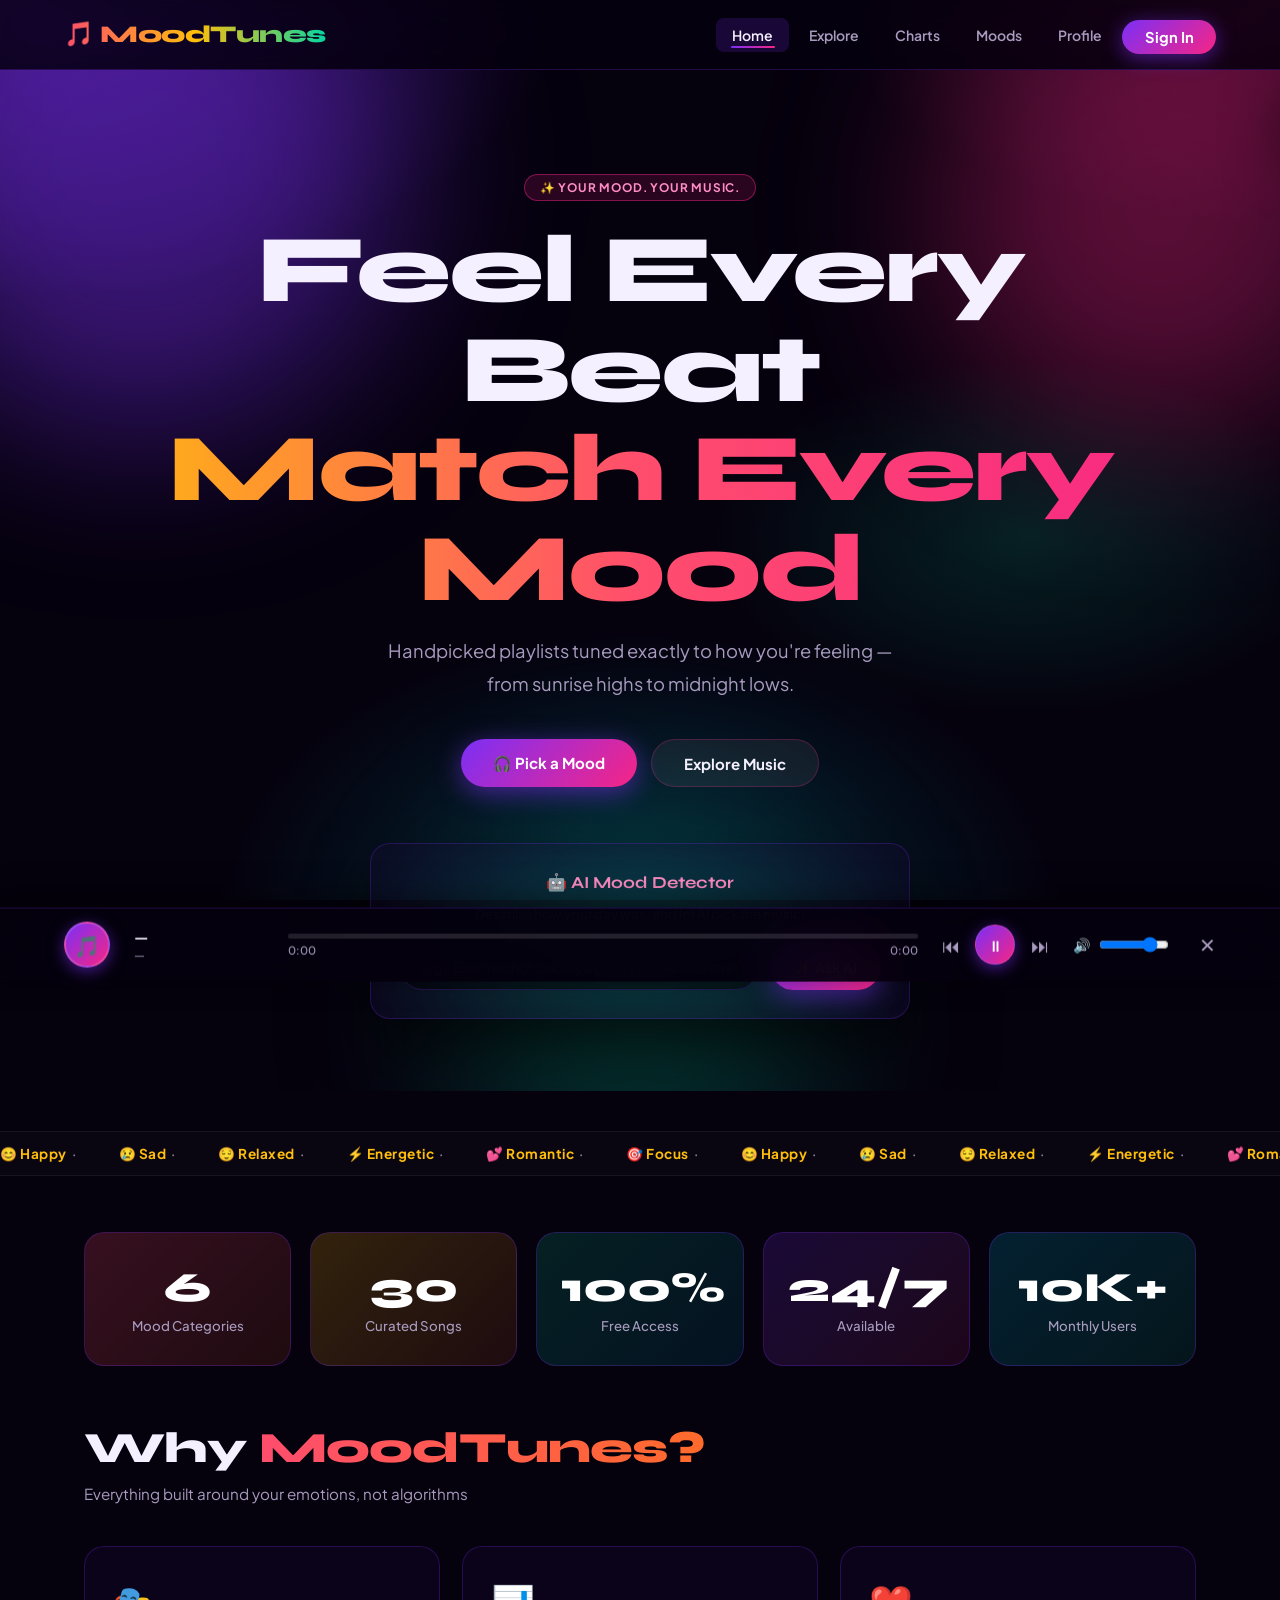
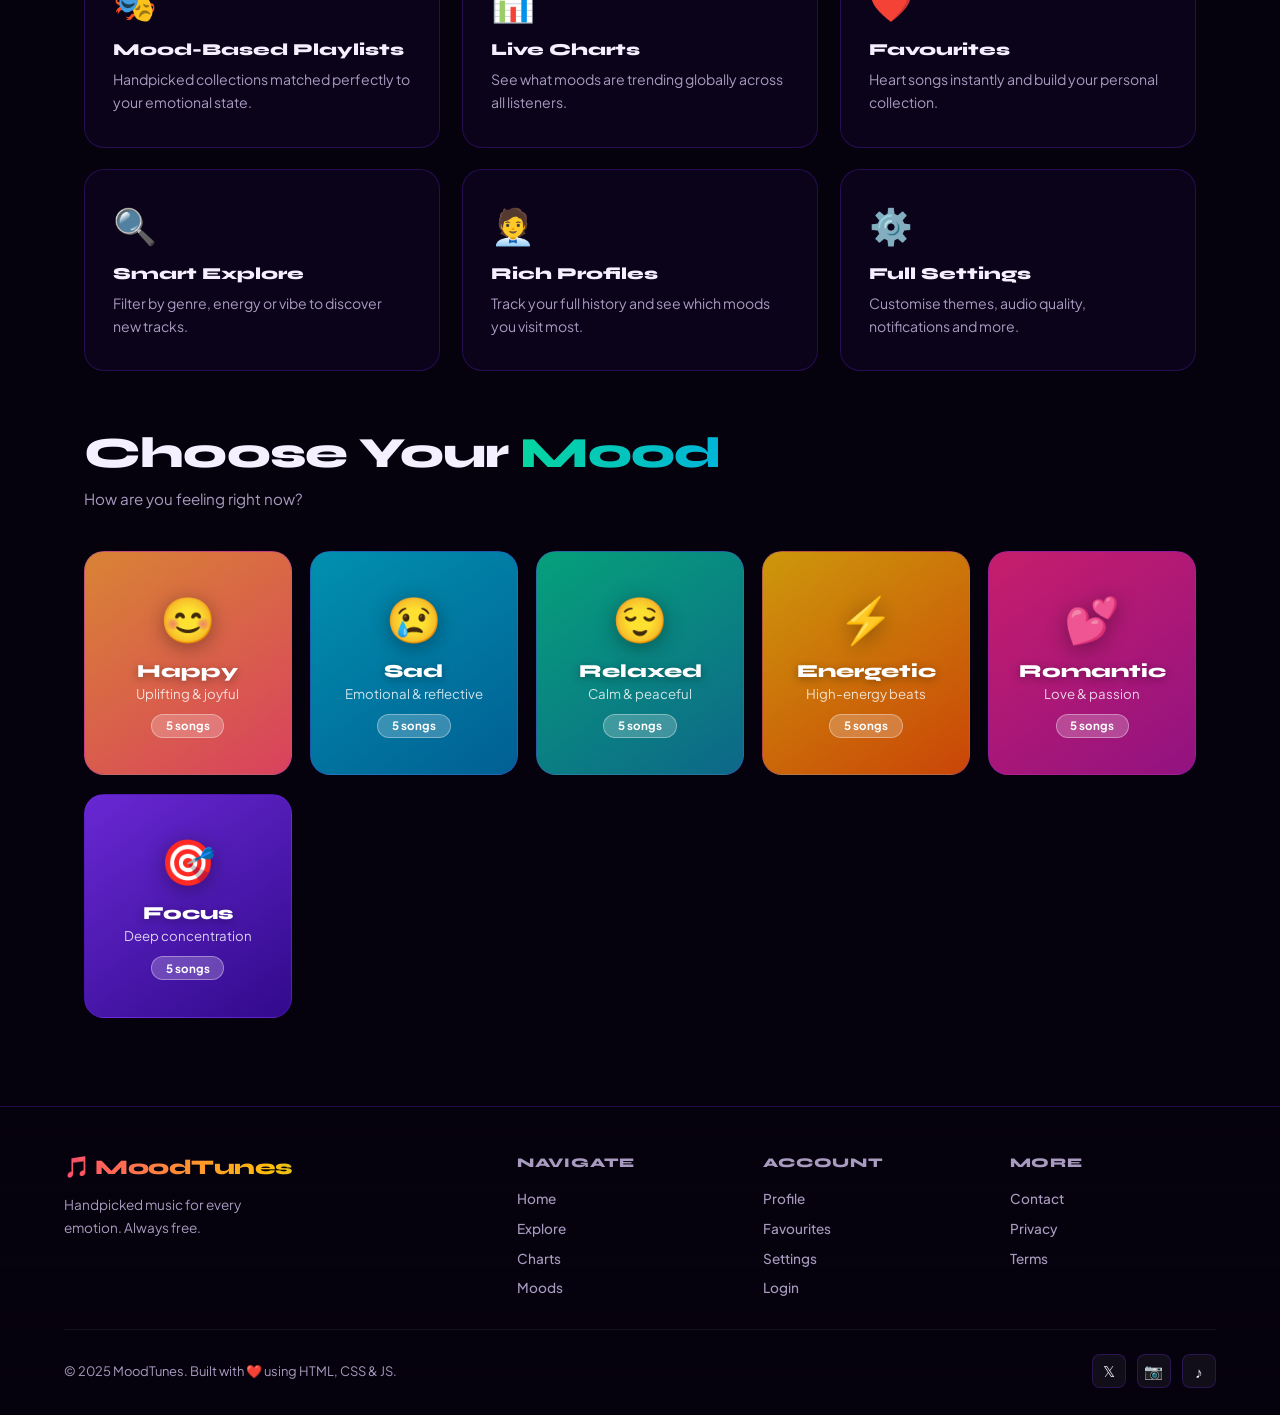
==== commit 1c79c4e7: "Overhaul MoodTunes: Cyberpunk glassmorphism design, new typography, and dynamic 30-song multilingual" ====
--- a/tunes.html
+++ b/tunes.html
@@ -7,7 +7,8 @@
 
   <!-- Google Fonts -->
   <link rel="preconnect" href="https://fonts.googleapis.com"/>
-  <link href="https://fonts.googleapis.com/css2?family=Syne:wght@700;800&family=Outfit:wght@300;400;500;600;700&display=swap" rel="stylesheet"/>
+  <link rel="preconnect" href="https://fonts.gstatic.com" crossorigin/>
+  <link href="https://fonts.googleapis.com/css2?family=Plus+Jakarta+Sans:wght@300;400;500;600;700;800&family=Syne:wght@700;800&display=swap" rel="stylesheet"/>
 
   <!-- External stylesheet — all styles live here -->
   <link rel="stylesheet" href="tunes.css"/>
@@ -21,7 +22,7 @@
      the active page's button. The hamburger
      (visible only under 780px) toggles the
      .nav-links sheet via toggleMobileNav().
-═══════════════════════════════════════════ -->
+ ═══════════════════════════════════════════ -->
 <nav>
   <div class="logo" onclick="go('home')">🎵 MoodTunes</div>
   <ul class="nav-links">
@@ -32,7 +33,11 @@
     <li><button id="nb-profile"  onclick="go('profile')">Profile</button></li>
     <li><button id="nb-login"    onclick="go('login')" class="nav-cta">Sign In</button></li>
   </ul>
-  <button class="nav-burger" aria-label="Toggle menu" onclick="toggleMobileNav()"><span></span><span></span><span></span></button>
+  <button class="nav-burger" aria-label="Toggle menu" onclick="toggleMobileNav()">
+    <span></span>
+    <span></span>
+    <span></span>
+  </button>
 </nav>
 
 <!-- Toast notification — shown/hidden by JS toast() -->
@@ -42,7 +47,7 @@
 <!-- ═══════════════════════════════════════════
      PAGE: HOME
      id="page-home" — JS adds .active to show
-═══════════════════════════════════════════ -->
+ ═══════════════════════════════════════════ -->
 <div id="page-home" class="page active page-enter">
 
   <!-- Hero Section -->
@@ -92,7 +97,7 @@
   <section class="wrap">
     <div class="stats-row">
       <div class="stat-card sc1"><div class="stat-n">6</div><div class="stat-l">Mood Categories</div></div>
-      <div class="stat-card sc2"><div class="stat-n">60+</div><div class="stat-l">Curated Songs</div></div>
+      <div class="stat-card sc2"><div class="stat-n">30</div><div class="stat-l">Curated Songs</div></div>
       <div class="stat-card sc3"><div class="stat-n">100%</div><div class="stat-l">Free Access</div></div>
       <div class="stat-card sc4"><div class="stat-n">24/7</div><div class="stat-l">Available</div></div>
       <div class="stat-card sc5"><div class="stat-n">10K+</div><div class="stat-l">Monthly Users</div></div>
@@ -118,12 +123,12 @@
     <h2 class="sec-title">Choose Your <span class="gl">Mood</span></h2>
     <p class="sec-sub">How are you feeling right now?</p>
     <div class="mood-grid">
-      <button class="mood-card mc-happy"    onclick="go('happy')"     data-mood="happy"><span class="mood-icon-big">😊</span><h3>Happy</h3><p>Uplifting &amp; joyful</p><span class="mood-pill">10 songs</span></button>
-      <button class="mood-card mc-sad"      onclick="go('sad')"       data-mood="sad"><span class="mood-icon-big">😢</span><h3>Sad</h3><p>Emotional &amp; reflective</p><span class="mood-pill">10 songs</span></button>
-      <button class="mood-card mc-relaxed"  onclick="go('relaxed')"   data-mood="relaxed"><span class="mood-icon-big">😌</span><h3>Relaxed</h3><p>Calm &amp; peaceful</p><span class="mood-pill">10 songs</span></button>
-      <button class="mood-card mc-energy"   onclick="go('energetic')" data-mood="energetic"><span class="mood-icon-big">⚡</span><h3>Energetic</h3><p>High-energy beats</p><span class="mood-pill">10 songs</span></button>
-      <button class="mood-card mc-romantic" onclick="go('romantic')"  data-mood="romantic"><span class="mood-icon-big">💕</span><h3>Romantic</h3><p>Love &amp; passion</p><span class="mood-pill">10 songs</span></button>
-      <button class="mood-card mc-focus"    onclick="go('focus')"     data-mood="focus"><span class="mood-icon-big">🎯</span><h3>Focus</h3><p>Deep concentration</p><span class="mood-pill">10 songs</span></button>
+      <button class="mood-card mc-happy"    onclick="go('happy')"     data-mood="happy"><span class="mood-icon-big">😊</span><h3>Happy</h3><p>Uplifting &amp; joyful</p><span class="mood-pill">5 songs</span></button>
+      <button class="mood-card mc-sad"      onclick="go('sad')"       data-mood="sad"><span class="mood-icon-big">😢</span><h3>Sad</h3><p>Emotional &amp; reflective</p><span class="mood-pill">5 songs</span></button>
+      <button class="mood-card mc-relaxed"  onclick="go('relaxed')"   data-mood="relaxed"><span class="mood-icon-big">😌</span><h3>Relaxed</h3><p>Calm &amp; peaceful</p><span class="mood-pill">5 songs</span></button>
+      <button class="mood-card mc-energy"   onclick="go('energetic')" data-mood="energetic"><span class="mood-icon-big">⚡</span><h3>Energetic</h3><p>High-energy beats</p><span class="mood-pill">5 songs</span></button>
+      <button class="mood-card mc-romantic" onclick="go('romantic')"  data-mood="romantic"><span class="mood-icon-big">💕</span><h3>Romantic</h3><p>Love &amp; passion</p><span class="mood-pill">5 songs</span></button>
+      <button class="mood-card mc-focus"    onclick="go('focus')"     data-mood="focus"><span class="mood-icon-big">🎯</span><h3>Focus</h3><p>Deep concentration</p><span class="mood-pill">5 songs</span></button>
     </div>
   </section>
 </div><!-- end #page-home -->
@@ -131,7 +136,7 @@
 
 <!-- ═══════════════════════════════════════════
      PAGE: MOODS
-═══════════════════════════════════════════ -->
+ ═══════════════════════════════════════════ -->
 <div id="page-moods" class="page">
   <section class="wrap">
     <h2 class="sec-title">All <span class="ga">Moods</span></h2>
@@ -143,12 +148,12 @@
     </div>
     <!-- data-name used by filterMoods(); data-mood used by updateMoodPillCounts() -->
     <div class="mood-grid" id="moodGrid">
-      <button class="mood-card mc-happy"    onclick="go('happy')"     data-name="happy"     data-mood="happy"><span class="mood-icon-big">😊</span><h3>Happy</h3><p>Uplifting &amp; joyful</p><span class="mood-pill">10 songs</span></button>
-      <button class="mood-card mc-sad"      onclick="go('sad')"       data-name="sad"       data-mood="sad"><span class="mood-icon-big">😢</span><h3>Sad</h3><p>Emotional &amp; reflective</p><span class="mood-pill">10 songs</span></button>
-      <button class="mood-card mc-relaxed"  onclick="go('relaxed')"   data-name="relaxed"   data-mood="relaxed"><span class="mood-icon-big">😌</span><h3>Relaxed</h3><p>Calm &amp; peaceful</p><span class="mood-pill">10 songs</span></button>
-      <button class="mood-card mc-energy"   onclick="go('energetic')" data-name="energetic" data-mood="energetic"><span class="mood-icon-big">⚡</span><h3>Energetic</h3><p>High-energy beats</p><span class="mood-pill">10 songs</span></button>
-      <button class="mood-card mc-romantic" onclick="go('romantic')"  data-name="romantic"  data-mood="romantic"><span class="mood-icon-big">💕</span><h3>Romantic</h3><p>Love &amp; passion</p><span class="mood-pill">10 songs</span></button>
-      <button class="mood-card mc-focus"    onclick="go('focus')"     data-name="focus"     data-mood="focus"><span class="mood-icon-big">🎯</span><h3>Focus</h3><p>Deep concentration</p><span class="mood-pill">10 songs</span></button>
+      <button class="mood-card mc-happy"    onclick="go('happy')"     data-name="happy"     data-mood="happy"><span class="mood-icon-big">😊</span><h3>Happy</h3><p>Uplifting &amp; joyful</p><span class="mood-pill">5 songs</span></button>
+      <button class="mood-card mc-sad"      onclick="go('sad')"       data-name="sad"       data-mood="sad"><span class="mood-icon-big">😢</span><h3>Sad</h3><p>Emotional &amp; reflective</p><span class="mood-pill">5 songs</span></button>
+      <button class="mood-card mc-relaxed"  onclick="go('relaxed')"   data-name="relaxed"   data-mood="relaxed"><span class="mood-icon-big">😌</span><h3>Relaxed</h3><p>Calm &amp; peaceful</p><span class="mood-pill">5 songs</span></button>
+      <button class="mood-card mc-energy"   onclick="go('energetic')" data-name="energetic" data-mood="energetic"><span class="mood-icon-big">⚡</span><h3>Energetic</h3><p>High-energy beats</p><span class="mood-pill">5 songs</span></button>
+      <button class="mood-card mc-romantic" onclick="go('romantic')"  data-name="romantic"  data-mood="romantic"><span class="mood-icon-big">💕</span><h3>Romantic</h3><p>Love &amp; passion</p><span class="mood-pill">5 songs</span></button>
+      <button class="mood-card mc-focus"    onclick="go('focus')"     data-name="focus"     data-mood="focus"><span class="mood-icon-big">🎯</span><h3>Focus</h3><p>Deep concentration</p><span class="mood-pill">5 songs</span></button>
     </div>
   </section>
 </div>
@@ -159,7 +164,7 @@
      Each container below is populated entirely
      by loadPlaylist(mood) in tunes.js from
      SONGS_DATABASE — no hardcoded song rows.
-═══════════════════════════════════════════ -->
+ ═══════════════════════════════════════════ -->
 
 <!-- HAPPY -->
 <div id="page-happy" class="page">
@@ -167,7 +172,7 @@
     <button class="back-btn" onclick="go('home')">← Back</button>
     <div class="pl-header">
       <div class="pl-cover" style="background:linear-gradient(145deg,#ff9a3c,#ff4d6d)">😊</div>
-      <div class="pl-meta"><h2>Happy Playlist</h2><p>Uplifting tunes to brighten your day</p><span class="pl-count">10 songs</span></div>
+      <div class="pl-meta"><h2>Happy Playlist</h2><p>Uplifting tunes to brighten your day</p><span class="pl-count">5 songs</span></div>
     </div>
     <div class="song-list" id="happy-song-list"></div>
   </section>
@@ -179,7 +184,7 @@
     <button class="back-btn" onclick="go('home')">← Back</button>
     <div class="pl-header">
       <div class="pl-cover" style="background:linear-gradient(145deg,#00b4d8,#0077b6)">😢</div>
-      <div class="pl-meta"><h2>Sad Playlist</h2><p>Emotional music to feel understood</p><span class="pl-count">10 songs</span></div>
+      <div class="pl-meta"><h2>Sad Playlist</h2><p>Emotional music to feel understood</p><span class="pl-count">5 songs</span></div>
     </div>
     <div class="song-list" id="sad-song-list"></div>
   </section>
@@ -191,7 +196,7 @@
     <button class="back-btn" onclick="go('home')">← Back</button>
     <div class="pl-header">
       <div class="pl-cover" style="background:linear-gradient(145deg,#06d6a0,#118ab2)">😌</div>
-      <div class="pl-meta"><h2>Relaxed Playlist</h2><p>Peaceful sounds to calm your mind</p><span class="pl-count">10 songs</span></div>
+      <div class="pl-meta"><h2>Relaxed Playlist</h2><p>Peaceful sounds to calm your mind</p><span class="pl-count">5 songs</span></div>
     </div>
     <div class="song-list" id="relaxed-song-list"></div>
   </section>
@@ -203,7 +208,7 @@
     <button class="back-btn" onclick="go('home')">← Back</button>
     <div class="pl-header">
       <div class="pl-cover" style="background:linear-gradient(145deg,#ffbe0b,#fb5607)">⚡</div>
-      <div class="pl-meta"><h2>Energetic Playlist</h2><p>High-tempo beats to fuel your fire</p><span class="pl-count">10 songs</span></div>
+      <div class="pl-meta"><h2>Energetic Playlist</h2><p>High-tempo beats to fuel your fire</p><span class="pl-count">5 songs</span></div>
     </div>
     <div class="song-list" id="energetic-song-list"></div>
   </section>
@@ -215,7 +220,7 @@
     <button class="back-btn" onclick="go('home')">← Back</button>
     <div class="pl-header">
       <div class="pl-cover" style="background:linear-gradient(145deg,#f72585,#b5179e)">💕</div>
-      <div class="pl-meta"><h2>Romantic Playlist</h2><p>Love songs for tender moments</p><span class="pl-count">10 songs</span></div>
+      <div class="pl-meta"><h2>Romantic Playlist</h2><p>Love songs for tender moments</p><span class="pl-count">5 songs</span></div>
     </div>
     <div class="song-list" id="romantic-song-list"></div>
   </section>
@@ -227,7 +232,7 @@
     <button class="back-btn" onclick="go('home')">← Back</button>
     <div class="pl-header">
       <div class="pl-cover" style="background:linear-gradient(145deg,#7b2ff7,#3a0ca3)">🎯</div>
-      <div class="pl-meta"><h2>Focus Playlist</h2><p>Deep work music for the zone</p><span class="pl-count">10 songs</span></div>
+      <div class="pl-meta"><h2>Focus Playlist</h2><p>Deep work music for the zone</p><span class="pl-count">5 songs</span></div>
     </div>
     <div class="song-list" id="focus-song-list"></div>
   </section>
@@ -239,7 +244,7 @@
      #exGrid is fully populated by renderExplore()
      in tunes.js from the entire SONGS_DATABASE —
      search + genre chips both filter live.
-═══════════════════════════════════════════ -->
+ ═══════════════════════════════════════════ -->
 <div id="page-explore" class="page">
   <section class="wrap">
     <h2 class="sec-title">Explore <span class="gl">Music</span></h2>
@@ -272,7 +277,7 @@
      #chartList + the two sidebar lists are
      fully populated by renderCharts() in
      tunes.js — sorted live by real play counts.
-═══════════════════════════════════════════ -->
+ ═══════════════════════════════════════════ -->
 <div id="page-charts" class="page">
   <section class="wrap">
     <h2 class="sec-title">🔥 Trending <span class="gc">Charts</span></h2>
@@ -302,7 +307,7 @@
      Recent History, the stat numbers and the
      Mood History badges/banner are all rendered
      live by renderProfile() in tunes.js.
-═══════════════════════════════════════════ -->
+ ═══════════════════════════════════════════ -->
 <div id="page-profile" class="page">
   <div class="profile-hero">
     <div class="p-inner">
@@ -338,7 +343,7 @@
 <!-- ═══════════════════════════════════════════
      PAGE: FAVOURITES
      .song-row items added dynamically by tunes.js
-═══════════════════════════════════════════ -->
+ ═══════════════════════════════════════════ -->
 <div id="page-favourites" class="page">
   <section class="wrap">
     <h2 class="sec-title">❤️ Your <span class="gc">Favourites</span></h2>
@@ -360,7 +365,7 @@
      PAGE: SETTINGS
      switchS() in tunes.js shows one panel,
      hides the rest by toggling display.
-═══════════════════════════════════════════ -->
+ ═══════════════════════════════════════════ -->
 <div id="page-settings" class="page">
   <section class="wrap">
     <h2 class="sec-title">⚙️ <span class="gv">Settings</span></h2>
@@ -383,7 +388,16 @@
           <div class="fg"><label>Email</label><input type="email" value="aryan@example.com"></div>
           <div class="fg"><label>Bio</label><textarea rows="3">Music lover &amp; coder 🎵</textarea></div>
           <div class="fg"><label>Favourite Genre</label>
-            <select><option>Pop</option><option>Bollywood</option><option>Sufi</option><option>Hip-Hop</option><option>Lo-fi</option><option>Ambient</option><option>Indie</option><option>EDM</option></select>
+            <select>
+              <option>Pop</option>
+              <option>Bollywood</option>
+              <option>Sufi</option>
+              <option>Hip-Hop</option>
+              <option>Lo-fi</option>
+              <option>Ambient</option>
+              <option>Indie</option>
+              <option>EDM</option>
+            </select>
           </div>
           <button class="auth-btn" onclick="toast('✅ Profile saved!')">Save Changes</button>
         </div>
@@ -409,7 +423,14 @@
         <!-- Audio panel -->
         <div class="s-panel" id="sp-audio" style="display:none">
           <h3>Audio</h3><p class="sp-sub">Playback and quality settings</p>
-          <div class="s-row"><div class="s-lbl"><h4>Audio Quality</h4><p>Higher = more data usage</p></div><select style="background:rgba(255,255,255,.07);border:1px solid var(--bdr);border-radius:8px;padding:.48rem .85rem;color:var(--text);font-family:'Outfit',sans-serif" onchange="toast('🔊 Quality: '+this.value)"><option>Standard (128kbps)</option><option>High (256kbps)</option><option>Lossless</option></select></div>
+          <div class="s-row">
+            <div class="s-lbl"><h4>Audio Quality</h4><p>Higher = more data usage</p></div>
+            <select style="background:rgba(255,255,255,.07);border:1px solid var(--bdr);border-radius:8px;padding:.48rem .85rem;color:var(--text);font-family:'Plus Jakarta Sans',sans-serif" onchange="toast('🔊 Quality: '+this.value)">
+              <option>Standard (128kbps)</option>
+              <option>High (256kbps)</option>
+              <option>Lossless</option>
+            </select>
+          </div>
           <div class="s-row"><div class="s-lbl"><h4>Crossfade</h4><p>Smooth transition between songs</p></div><label class="tog"><input type="checkbox" onchange="toast('🎚️ Crossfade toggled!')"><span class="tog-t"></span></label></div>
           <div class="s-row"><div class="s-lbl"><h4>Auto-play Next</h4><p>Keep the queue going</p></div><label class="tog"><input type="checkbox" checked onchange="toast('▶️ Auto-play toggled!')"><span class="tog-t"></span></label></div>
           <div class="s-row"><div class="s-lbl"><h4>Equaliser</h4><p>Boost bass, treble or vocals</p></div><label class="tog"><input type="checkbox" onchange="toast('🎛️ EQ toggled!')"><span class="tog-t"></span></label></div>
@@ -426,7 +447,10 @@
           <h3>Privacy</h3><p class="sp-sub">Control your data and visibility</p>
           <div class="s-row"><div class="s-lbl"><h4>Public Profile</h4><p>Others can see your mood history</p></div><label class="tog"><input type="checkbox" onchange="toast('👁️ Toggled!')"><span class="tog-t"></span></label></div>
           <div class="s-row"><div class="s-lbl"><h4>Share Activity</h4><p>Appear in trending charts</p></div><label class="tog"><input type="checkbox" checked onchange="toast('📡 Toggled!')"><span class="tog-t"></span></label></div>
-          <div class="s-row"><div class="s-lbl"><h4>Delete Account</h4><p>Permanently remove all data</p></div><button class="btn" style="background:rgba(255,77,109,.15);border:1px solid rgba(255,77,109,.4);color:var(--coral);padding:.44rem 1rem;font-size:.81rem;border-radius:8px" onclick="toast('⚠️ Requires backend confirmation')">Delete</button></div>
+          <div class="s-row">
+            <div class="s-lbl"><h4>Delete Account</h4><p>Permanently remove all data</p></div>
+            <button class="btn" style="background:rgba(255,77,109,.15);border:1px solid rgba(255,77,109,.4);color:var(--coral);padding:.44rem 1rem;font-size:.81rem;border-radius:8px" onclick="toast('⚠️ Requires backend confirmation')">Delete</button>
+          </div>
         </div>
       </div>
     </div>
@@ -436,7 +460,7 @@
 
 <!-- ═══════════════════════════════════════════
      AUTH PAGES
-═══════════════════════════════════════════ -->
+ ═══════════════════════════════════════════ -->
 <div id="page-login" class="page">
   <div class="auth-wrap">
     <div class="auth-box">
@@ -479,7 +503,7 @@
 <!-- ═══════════════════════════════════════════
      NOW PLAYING BAR (always present in DOM)
      tunes.js adds .show/.playing to animate it
-═══════════════════════════════════════════ -->
+ ═══════════════════════════════════════════ -->
 <div class="npbar" id="npbar">
   <div class="np-disc" id="npDisc">🎵</div>
   <div class="np-info">
@@ -511,7 +535,7 @@
 
 <!-- ═══════════════════════════════════════════
      FOOTER
-═══════════════════════════════════════════ -->
+ ═══════════════════════════════════════════ -->
 <footer>
   <div class="footer-grid">
     <div class="footer-brand">
@@ -559,4 +583,4 @@
 <script src="tunes.js"></script>
 
 </body>
-</html>
+</html>
--- a/tunes.css
+++ b/tunes.css
@@ -1,14 +1,13 @@
 /* ══════════════════════════════════════════
-   tunes.css — MoodTunes Stylesheet
-   Linked from tunes.html
+   tunes.css — Overhauled Cyberpunk Stylesheet
+   Linked from index.html / tunes.html
    JS logic lives in tunes.js
-══════════════════════════════════════════ */
+ ══════════════════════════════════════════ */
 
 /* ──────────────────────────────────────────
    1. DESIGN TOKENS (CSS Variables)
-   Change a value here → changes whole site.
-   Usage: color: var(--coral);
-────────────────────────────────────────── */
+   Midnight Neon / Cyberpunk Glassmorphic Theme
+ ────────────────────────────────────────── */
 :root {
   /* Brand colours */
   --coral:  #ff4d6d;
@@ -21,31 +20,34 @@
   --indigo: #3a0ca3;
 
   /* Backgrounds */
-  --bg:    #0d0221;
-  --bg2:   #160636;
-  --card:  rgba(255,255,255,.07);
-  --card2: rgba(255,255,255,.12);
+  --bg:    #05010d; /* Void Base */
+  --bg2:   #0c041c;
+  --card:  rgba(20, 8, 46, 0.42); /* Neon Glass Card */
+  --card2: rgba(30, 14, 62, 0.65);
+  --glass: rgba(5, 1, 13, 0.65);
 
   /* Borders */
-  --bdr:  rgba(255,255,255,.12);
-  --bdr2: rgba(255,255,255,.22);
+  --bdr:  rgba(123, 47, 247, 0.25); /* Neon Violet Border */
+  --bdr2: rgba(247, 37, 133, 0.25); /* Neon Pink Border */
 
   /* Text */
   --text:  #f5f0ff;
   --muted: #a89bbf;
 
   /* Misc */
-  --r:    18px;                          /* border-radius */
-  --ease: cubic-bezier(.4,0,.2,1);
-  --t:    .3s var(--ease);               /* shorthand transition */
+  --r:     20px;
+  --r-sm:  12px;
+  --ease:  cubic-bezier(.16, 1, .3, 1);
+  --t:     .35s var(--ease);
+  --t-fast:.18s var(--ease);
+  --shadow-lg: 0 24px 60px rgba(0, 0, 0, 0.65);
+  --glow: color-mix(in srgb, var(--violet) 55%, transparent);
+  --glow-soft: color-mix(in srgb, var(--violet) 25%, transparent);
 }
 
 /* ──────────────────────────────────────────
    2. RESET & BASE
-   Removes browser default margin/padding.
-   box-sizing:border-box = padding included
-   in element width (easier layout math).
-────────────────────────────────────────── */
+ ────────────────────────────────────────── */
 *, *::before, *::after {
   margin: 0;
   padding: 0;
@@ -53,61 +55,61 @@
 }
 
 html {
-  overflow-y: scroll; /* prevent layout shift when scrollbar appears/disappears */
+  overflow-y: scroll;
+  scroll-behavior: smooth;
 }
 
 body {
-  font-family: 'Outfit', sans-serif;
+  font-family: 'Plus Jakarta Sans', sans-serif;
   background: var(--bg);
   color: var(--text);
   min-height: 100vh;
-  /* Four layered radial gradients = vibrant bg that stays fixed on scroll */
   background-image:
-    radial-gradient(ellipse 80% 60% at   0%   0%, rgba(123,47,247,.5)  0%, transparent 55%),
-    radial-gradient(ellipse 70% 50% at 100%   0%, rgba(247,37,133,.4)  0%, transparent 50%),
-    radial-gradient(ellipse 60% 55% at  50% 100%, rgba(0,180,216,.35)  0%, transparent 55%),
-    radial-gradient(ellipse 50% 40% at  80%  60%, rgba(6,214,160,.25)  0%, transparent 50%);
+    radial-gradient(ellipse 80% 60% at   0%   0%, color-mix(in srgb, var(--violet) 40%, transparent) 0%, transparent 55%),
+    radial-gradient(ellipse 70% 50% at 100%   0%, rgba(247, 37, 133, 0.25) 0%, transparent 50%),
+    radial-gradient(ellipse 60% 55% at  50% 100%, rgba(0, 180, 216, 0.22)  0%, transparent 55%),
+    radial-gradient(ellipse 50% 40% at  80%  60%, rgba(6, 214, 160, 0.15)  0%, transparent 50%);
   background-attachment: fixed;
-}
-
-::-webkit-scrollbar       { width: 5px; }
-::-webkit-scrollbar-thumb { background: rgba(123,47,247,.5); border-radius: 3px; }
+  overflow-x: hidden;
+}
+
+/* Scrollbar follows the live accent colour */
+::-webkit-scrollbar       { width: 8px; height: 8px; }
+::-webkit-scrollbar-track { background: rgba(255, 255, 255, 0.02); }
+::-webkit-scrollbar-thumb { background: color-mix(in srgb, var(--violet) 55%, transparent); border-radius: 4px; }
+::-webkit-scrollbar-thumb:hover { background: color-mix(in srgb, var(--violet) 80%, transparent); }
+* { scrollbar-width: thin; scrollbar-color: color-mix(in srgb, var(--violet) 55%, transparent) transparent; }
 
 a      { color: inherit; text-decoration: none; }
-button { cursor: pointer; font-family: 'Outfit', sans-serif; border: none; background: none; }
+button { cursor: pointer; font-family: 'Plus Jakarta Sans', sans-serif; border: none; background: none; }
+img    { max-width: 100%; display: block; }
+
+/* Universal focus ring tied to accent */
+:focus-visible { outline: 2px solid var(--violet); outline-offset: 2px; border-radius: 4px; }
 
 /* ──────────────────────────────────────────
    3. PAGE SYSTEM
-   All pages are display:none by default.
-   JS adds .active to show the current page.
-   .page-enter triggers the slide-up animation
-   (added by JS using requestAnimationFrame
-   AFTER display:block is painted).
-────────────────────────────────────────── */
+ ────────────────────────────────────────── */
 .page { display: none; }
 .page.active { display: block; }
 
-.page-enter {
-  animation: pageIn .32s cubic-bezier(.4,0,.2,1) both;
-}
+.page-enter { animation: pageIn .45s cubic-bezier(.16, 1, .3, 1) both; }
 @keyframes pageIn {
-  from { opacity: 0; transform: translateY(14px); }
-  to   { opacity: 1; transform: translateY(0); }
+  from { opacity: 0; transform: translateY(20px) scale(.99); }
+  to   { opacity: 1; transform: translateY(0) scale(1); }
 }
 
 /* ──────────────────────────────────────────
    4. NAVIGATION
-   sticky + backdrop-filter = frosted glass
-   that stays at the top when you scroll.
-────────────────────────────────────────── */
+ ────────────────────────────────────────── */
 nav {
   display: flex;
   align-items: center;
   justify-content: space-between;
-  padding: .85rem 5%;
-  background: rgba(13,2,33,.82);
-  backdrop-filter: blur(28px);
-  -webkit-backdrop-filter: blur(28px);
+  padding: .95rem 5%;
+  background: rgba(5, 1, 13, 0.72);
+  backdrop-filter: blur(28px) saturate(150%);
+  -webkit-backdrop-filter: blur(28px) saturate(150%);
   border-bottom: 1px solid var(--bdr);
   position: sticky;
   top: 0;
@@ -117,64 +119,87 @@
 .logo {
   font-family: 'Syne', sans-serif;
   font-weight: 800;
-  font-size: 1.45rem;
+  font-size: 1.5rem;
   letter-spacing: -.5px;
   cursor: pointer;
   background: linear-gradient(90deg, var(--coral), var(--amber), var(--lime));
   -webkit-background-clip: text;
   -webkit-text-fill-color: transparent;
   background-clip: text;
-}
-
-.nav-links { display: flex; gap: .15rem; list-style: none; align-items: center; }
+  transition: filter var(--t);
+}
+.logo:hover { filter: brightness(1.2) drop-shadow(0 0 12px var(--glow-soft)); }
+
+.nav-links { display: flex; gap: .25rem; list-style: none; align-items: center; }
 
 .nav-links button {
-  padding: .42rem .88rem;
+  position: relative;
+  padding: .5rem 1rem;
   border-radius: 8px;
   color: var(--muted);
   font-size: .875rem;
-  font-weight: 500;
+  font-weight: 600;
   transition: color var(--t), background var(--t);
 }
-.nav-links button:hover     { color: var(--text); background: rgba(255,255,255,.08); }
-.nav-links button.nav-active{ color: var(--text); background: rgba(255,255,255,.1);  }
+.nav-links button:hover      { color: var(--text); background: rgba(255, 255, 255, 0.08); }
+.nav-links button.nav-active { color: var(--text); background: color-mix(in srgb, var(--violet) 18%, transparent); }
+.nav-links button.nav-active::after {
+  content: ''; position: absolute; left: 20%; right: 20%; bottom: 4px; height: 2px;
+  background: linear-gradient(90deg, var(--violet), var(--pink)); border-radius: 2px;
+}
 
 .nav-cta {
-  padding: .48rem 1.3rem !important;
+  padding: .5rem 1.4rem !important;
   background: linear-gradient(135deg, var(--violet), var(--pink)) !important;
   color: #fff !important;
   font-weight: 700 !important;
   border-radius: 50px !important;
-  box-shadow: 0 4px 20px rgba(247,37,133,.4) !important;
-}
-.nav-cta:hover { transform: translateY(-2px); box-shadow: 0 8px 30px rgba(247,37,133,.55) !important; }
+  box-shadow: 0 4px 20px var(--glow) !important;
+  transition: var(--t) !important;
+}
+.nav-cta:hover { transform: translateY(-2px); box-shadow: 0 8px 30px var(--glow) !important; }
+
+/* Hamburger Menu */
+.nav-burger {
+  display: none;
+  width: 40px; height: 40px;
+  border-radius: 10px;
+  align-items: center; justify-content: center;
+  background: rgba(255, 255, 255, 0.06);
+  border: 1px solid var(--bdr);
+  flex-direction: column;
+  gap: 4px;
+}
+.nav-burger span { width: 20px; height: 2px; background: var(--text); border-radius: 2px; transition: var(--t); }
+.nav-burger.open span:nth-child(1) { transform: translateY(6px) rotate(45deg); }
+.nav-burger.open span:nth-child(2) { opacity: 0; }
+.nav-burger.open span:nth-child(3) { transform: translateY(-6px) rotate(-45deg); }
 
 /* ──────────────────────────────────────────
    5. TOAST NOTIFICATION
-   Off-screen by default (translateX 130%).
-   JS adds .show → slides in from right.
-   setTimeout in JS removes .show after 2.6s.
-────────────────────────────────────────── */
+ ────────────────────────────────────────── */
 #toast {
   position: fixed;
-  top: 76px; right: 18px;
+  top: 86px; right: 18px;
   z-index: 9999;
-  background: linear-gradient(135deg, rgba(22,6,54,.97), rgba(30,8,70,.97));
-  border: 1px solid rgba(123,47,247,.5);
+  background: linear-gradient(135deg, rgba(12, 4, 28, 0.96), rgba(22, 6, 54, 0.96));
+  border: 1px solid var(--bdr);
   border-radius: 14px;
-  padding: .72rem 1.3rem;
-  font-size: .85rem;
+  padding: .75rem 1.4rem;
+  font-size: .88rem;
+  font-weight: 500;
   pointer-events: none;
   transform: translateX(130%);
-  transition: transform .38s var(--ease);
-  max-width: 260px;
-  box-shadow: 0 8px 32px rgba(0,0,0,.55);
+  transition: transform .35s var(--ease);
+  max-width: 280px;
+  box-shadow: var(--shadow-lg);
+  backdrop-filter: blur(12px);
 }
 #toast.show { transform: translateX(0); }
 
 /* ──────────────────────────────────────────
    6. UTILITIES (reusable classes)
-────────────────────────────────────────── */
+ ────────────────────────────────────────── */
 .wrap {
   max-width: 1240px;
   margin: 0 auto;
@@ -183,54 +208,51 @@
 
 .sec-title {
   font-family: 'Syne', sans-serif;
-  font-size: clamp(1.7rem, 3.8vw, 2.5rem);
+  font-size: clamp(1.8rem, 4vw, 2.7rem);
   font-weight: 800;
   letter-spacing: -.8px;
   margin-bottom: .45rem;
 }
-.sec-sub { color: var(--muted); font-size: .93rem; margin-bottom: 2.5rem; line-height: 1.65; }
-
-/* Gradient text helpers — applied to <span> inside headings */
+.sec-sub { color: var(--muted); font-size: .95rem; margin-bottom: 2.5rem; line-height: 1.65; }
+
 .gc { background: linear-gradient(90deg, var(--coral),  var(--orange)); -webkit-background-clip: text; -webkit-text-fill-color: transparent; background-clip: text; }
 .gl { background: linear-gradient(90deg, var(--lime),   var(--teal));   -webkit-background-clip: text; -webkit-text-fill-color: transparent; background-clip: text; }
 .gv { background: linear-gradient(90deg, var(--violet), var(--pink));   -webkit-background-clip: text; -webkit-text-fill-color: transparent; background-clip: text; }
 .ga { background: linear-gradient(90deg, var(--amber),  var(--coral));  -webkit-background-clip: text; -webkit-text-fill-color: transparent; background-clip: text; }
 
-/* Pills (small tag badges) */
 .pill { display: inline-flex; align-items: center; gap: .35rem; padding: .3rem .95rem; border-radius: 50px; font-size: .74rem; font-weight: 700; letter-spacing: .8px; text-transform: uppercase; }
-.pill-v { background: rgba(123,47,247,.2); border: 1px solid rgba(123,47,247,.5);  color: #c4a6ff; }
-.pill-p { background: rgba(247,37,133,.15); border: 1px solid rgba(247,37,133,.45); color: #ff8ec5; }
-.pill-l { background: rgba(6,214,160,.15); border: 1px solid rgba(6,214,160,.45);  color: #7effd6; }
-
-/* Buttons */
+.pill-v { background: color-mix(in srgb, var(--violet) 20%, transparent); border: 1px solid color-mix(in srgb, var(--violet) 50%, transparent);  color: #c4a6ff; }
+.pill-p { background: rgba(247, 37, 133, 0.15); border: 1px solid rgba(247, 37, 133, 0.45); color: #ff8ec5; }
+.pill-l { background: rgba(6, 214, 160, 0.15); border: 1px solid rgba(6, 214, 160, 0.45);  color: #7effd6; }
+
 .btn {
   display: inline-flex;
   align-items: center;
   gap: .5rem;
-  padding: .8rem 1.9rem;
+  padding: .85rem 2rem;
   border-radius: 50px;
   font-weight: 700;
   font-size: .94rem;
   transition: var(--t);
+  font-family: 'Plus Jakarta Sans', sans-serif;
 }
 .btn-main {
   background: linear-gradient(135deg, var(--violet), var(--pink));
   color: #fff;
-  box-shadow: 0 6px 26px rgba(247,37,133,.42);
-}
-.btn-main:hover  { transform: translateY(-3px); box-shadow: 0 12px 38px rgba(247,37,133,.55); }
-.btn-ghost { background: rgba(255,255,255,.08); border: 1px solid var(--bdr2); color: var(--text); }
-.btn-ghost:hover { background: rgba(255,255,255,.14); transform: translateY(-2px); }
+  box-shadow: 0 6px 26px var(--glow);
+}
+.btn-main:hover  { transform: translateY(-3px); box-shadow: 0 14px 40px var(--glow); }
+.btn-main:active { transform: translateY(-1px) scale(.98); }
+.btn-ghost { background: rgba(255, 255, 255, 0.06); border: 1px solid var(--bdr2); color: var(--text); }
+.btn-ghost:hover { background: rgba(255, 255, 255, 0.12); transform: translateY(-2px); border-color: color-mix(in srgb, var(--violet) 50%, var(--bdr2)); }
 
 /* ──────────────────────────────────────────
    7. HERO SECTION
-   Animated blobs (blur + drift) sit behind
-   all content via z-index:1 on children.
-────────────────────────────────────────── */
+ ────────────────────────────────────────── */
 .hero {
   position: relative;
   text-align: center;
-  padding: 6.5rem 5% 5rem;
+  padding: 6.5rem 5% 4.5rem;
   overflow: hidden;
 }
 .blob {
@@ -238,19 +260,19 @@
   border-radius: 50%;
   filter: blur(88px);
   pointer-events: none;
-  animation: drift 8s ease-in-out infinite alternate;
-}
-.b1 { width:520px; height:520px; background:rgba(123,47,247,.5);  top:-160px; left:-120px; }
-.b2 { width:440px; height:440px; background:rgba(247,37,133,.4);  top:-80px;  right:-100px; animation-delay:-4s; }
-.b3 { width:380px; height:380px; background:rgba(6,214,160,.28);  bottom:-120px; left:35%;  animation-delay:-2s; }
-@keyframes drift { to { transform: translate(35px,28px) scale(1.12); } }
+  animation: drift 9s ease-in-out infinite alternate;
+}
+.b1 { width:520px; height:520px; background:color-mix(in srgb, var(--violet) 45%, transparent);  top:-160px; left:-120px; }
+.b2 { width:440px; height:440px; background:rgba(247, 37, 133, 0.35);  top:-80px;  right:-100px; animation-delay:-4s; }
+.b3 { width:380px; height:380px; background:rgba(6, 214, 160, 0.22);  bottom:-120px; left:35%;  animation-delay:-2s; }
+@keyframes drift { to { transform: translate(35px, 28px) scale(1.12); } }
 
 .hero > *:not(.blob) { position: relative; z-index: 1; }
 
 .hero h1 {
   font-family: 'Syne', sans-serif;
   font-weight: 800;
-  font-size: clamp(2.7rem, 8vw, 5.8rem);
+  font-size: clamp(2.6rem, 8.5vw, 6rem);
   line-height: 1.04;
   letter-spacing: -2px;
   margin: 1.2rem 0 1rem;
@@ -262,67 +284,100 @@
   -webkit-text-fill-color: transparent;
   background-clip: text;
 }
-.hero p { font-size: 1.1rem; color: var(--muted); max-width: 490px; margin: 0 auto 2.4rem; line-height: 1.78; }
+.hero p { font-size: 1.15rem; color: var(--muted); max-width: 520px; margin: 0 auto 2.4rem; line-height: 1.78; }
 .hero-btns { display: flex; gap: .9rem; justify-content: center; flex-wrap: wrap; }
 
+/* AI Mood Detector Zone */
+.ai-zone {
+  position: relative;
+  z-index: 1;
+  margin: 3.5rem auto 0;
+  max-width: 540px;
+  background: var(--card);
+  backdrop-filter: blur(20px) saturate(140%);
+  -webkit-backdrop-filter: blur(20px) saturate(140%);
+  padding: 1.75rem;
+  border-radius: var(--r);
+  border: 1px solid var(--bdr);
+  box-shadow: var(--shadow-lg);
+  transition: var(--t);
+}
+.ai-zone:hover { border-color: color-mix(in srgb, var(--violet) 55%, transparent); box-shadow: 0 16px 45px rgba(0, 0, 0, 0.45), 0 0 20px var(--glow-soft); }
+.ai-zone h3 { font-size: 1.05rem; margin-bottom: .6rem; color: #ff8ec5; font-family: 'Syne', sans-serif; display: flex; align-items: center; gap: .4rem; justify-content: center; }
+.ai-zone p  { font-size: .83rem; color: var(--muted); margin-bottom: 1.2rem; line-height: 1.6; }
+.ai-row { display: flex; gap: .7rem; }
+.ai-row input {
+  flex: 1; min-width: 0;
+  padding: .85rem 1.25rem;
+  background: rgba(0, 0, 0, 0.45);
+  border: 1px solid var(--bdr);
+  border-radius: 30px;
+  color: #fff;
+  font-size: .9rem;
+  font-family: 'Plus Jakarta Sans', sans-serif;
+  transition: var(--t);
+}
+.ai-row input:focus { outline: none; border-color: color-mix(in srgb, var(--violet) 75%, transparent); background: rgba(0, 0, 0, 0.6); }
+.ai-row .btn { padding: .85rem 1.5rem; font-size: .88rem; white-space: nowrap; }
+
 /* ──────────────────────────────────────────
    8. MARQUEE TICKER
-   CSS animation scrolls duplicated text left
-   infinitely, creating an endless loop effect.
-────────────────────────────────────────── */
+ ────────────────────────────────────────── */
 .marquee-wrap {
   overflow: hidden;
-  padding: .7rem 0;
-  border-top: 1px solid rgba(255,255,255,.08);
-  border-bottom: 1px solid rgba(255,255,255,.08);
-  background: rgba(255,255,255,.03);
+  padding: .8rem 0;
+  border-top: 1px solid rgba(255, 255, 255, 0.06);
+  border-bottom: 1px solid rgba(255, 255, 255, 0.06);
+  background: rgba(255, 255, 255, 0.02);
+  margin-top: 2.5rem;
 }
 .marquee-track {
   display: flex;
   gap: 2.5rem;
   white-space: nowrap;
   animation: ticker 26s linear infinite;
-}
-.marquee-track span    { font-size: .81rem; color: var(--muted); font-weight: 500; letter-spacing: .5px; }
+  width: max-content;
+}
+.marquee-track span    { font-size: .85rem; color: var(--muted); font-weight: 500; letter-spacing: .5px; }
 .marquee-track strong  { color: var(--amber); }
-@keyframes ticker { to { transform: translateX(-50%); } }
 
 /* ──────────────────────────────────────────
    9. STATS CARDS
-   Each child gets a unique vibrant gradient
-   via .sc1–.sc5 modifier classes.
-────────────────────────────────────────── */
-.stats-row { display: grid; grid-template-columns: repeat(auto-fit, minmax(150px,1fr)); gap: 1.1rem; }
+ ────────────────────────────────────────── */
+.stats-row { display: grid; grid-template-columns: repeat(auto-fit, minmax(160px, 1fr)); gap: 1.2rem; }
 .stat-card {
   border-radius: var(--r);
-  padding: 1.8rem 1.4rem;
+  padding: 1.9rem 1.5rem;
   text-align: center;
-  border: 1px solid rgba(255,255,255,.12);
+  border: 1px solid var(--bdr);
+  background: var(--card);
+  backdrop-filter: blur(12px);
+  -webkit-backdrop-filter: blur(12px);
   transition: var(--t);
 }
-.sc1 { background: linear-gradient(135deg, rgba(255,77,109,.3),   rgba(255,107,43,.18)); }
-.sc2 { background: linear-gradient(135deg, rgba(255,190,11,.28),  rgba(255,107,43,.18)); }
-.sc3 { background: linear-gradient(135deg, rgba(6,214,160,.22),   rgba(0,180,216,.18));  }
-.sc4 { background: linear-gradient(135deg, rgba(123,47,247,.28),  rgba(247,37,133,.18)); }
-.sc5 { background: linear-gradient(135deg, rgba(0,180,216,.28),   rgba(6,214,160,.18));  }
-.stat-card:hover { transform: translateY(-5px); border-color: rgba(255,255,255,.25); }
-.stat-n { font-family: 'Syne', sans-serif; font-size: 2.5rem; font-weight: 800; color: #fff; }
-.stat-l { color: var(--muted); font-size: .81rem; margin-top: .3rem; font-weight: 500; }
+.sc1 { background: linear-gradient(135deg, rgba(255, 77, 109, 0.2),   rgba(255, 107, 43, 0.1)); }
+.sc2 { background: linear-gradient(135deg, rgba(255, 190, 11, 0.18),  rgba(255, 107, 43, 0.1)); }
+.sc3 { background: linear-gradient(135deg, rgba(6, 214, 160, 0.15),   rgba(0, 180, 216, 0.1));  }
+.sc4 { background: linear-gradient(135deg, color-mix(in srgb, var(--violet) 18%, transparent),  rgba(247, 37, 133, 0.1)); }
+.sc5 { background: linear-gradient(135deg, rgba(0, 180, 216, 0.18),   rgba(6, 214, 160, 0.1));  }
+.stat-card:hover { transform: translateY(-6px); border-color: rgba(255, 255, 255, 0.28); box-shadow: 0 16px 40px rgba(0, 0, 0, 0.45); }
+.stat-n { font-family: 'Syne', sans-serif; font-size: 2.6rem; font-weight: 800; color: #fff; }
+.stat-l { color: var(--muted); font-size: .83rem; margin-top: .3rem; font-weight: 500; }
 
 /* ──────────────────────────────────────────
    10. FEATURE CARDS
-   ::before pseudo-element is a gradient
-   overlay that fades in on hover.
-────────────────────────────────────────── */
-.feat-grid { display: grid; grid-template-columns: repeat(auto-fit, minmax(255px,1fr)); gap: 1.2rem; }
+ ────────────────────────────────────────── */
+.feat-grid { display: grid; grid-template-columns: repeat(auto-fit, minmax(265px, 1fr)); gap: 1.35rem; }
 .feat-card {
   background: var(--card);
   border: 1px solid var(--bdr);
   border-radius: var(--r);
-  padding: 1.8rem 1.6rem;
+  padding: 2rem 1.75rem;
   transition: var(--t);
   position: relative;
   overflow: hidden;
+  backdrop-filter: blur(16px);
+  -webkit-backdrop-filter: blur(16px);
 }
 .feat-card::before {
   content: '';
@@ -330,88 +385,91 @@
   inset: 0;
   opacity: 0;
   transition: opacity var(--t);
-  background: linear-gradient(135deg, rgba(123,47,247,.18), rgba(247,37,133,.12));
+  background: linear-gradient(135deg, color-mix(in srgb, var(--violet) 15%, transparent), rgba(247, 37, 133, 0.1));
 }
 .feat-card:hover::before { opacity: 1; }
-.feat-card:hover { transform: translateY(-6px); border-color: rgba(123,47,247,.4); }
-.feat-icon  { font-size: 2rem; margin-bottom: .9rem; display: block; position: relative; z-index: 1; }
-.feat-card h3 { font-family: 'Syne', sans-serif; font-size: .98rem; font-weight: 800; margin-bottom: .45rem; position: relative; z-index: 1; }
-.feat-card p  { color: var(--muted); font-size: .86rem; line-height: 1.65; position: relative; z-index: 1; }
+.feat-card:hover { transform: translateY(-6px); border-color: color-mix(in srgb, var(--violet) 50%, var(--bdr)); box-shadow: 0 16px 40px rgba(0, 0, 0, 0.45), 0 0 15px var(--glow-soft); }
+.feat-icon  { font-size: 2.2rem; margin-bottom: .9rem; display: block; position: relative; z-index: 1; transition: transform var(--t); }
+.feat-card:hover .feat-icon { transform: scale(1.15) rotate(-4deg); }
+.feat-card h3 { font-family: 'Syne', sans-serif; font-size: 1.05rem; font-weight: 800; margin-bottom: .5rem; position: relative; z-index: 1; }
+.feat-card p  { color: var(--muted); font-size: .88rem; line-height: 1.65; position: relative; z-index: 1; }
 
 /* ──────────────────────────────────────────
    11. MOOD CARDS
-   Each card has its own full-saturation
-   gradient via .mc-* modifier classes.
-   ::after overlay darkens on hover for depth.
-────────────────────────────────────────── */
-.mood-grid { display: grid; grid-template-columns: repeat(auto-fit, minmax(180px,1fr)); gap: 1rem; }
+ ────────────────────────────────────────── */
+.mood-grid { display: grid; grid-template-columns: repeat(auto-fit, minmax(180px, 1fr)); gap: 1.15rem; }
 .mood-card {
   border-radius: var(--r);
-  padding: 2.2rem 1.4rem;
+  padding: 2.3rem 1.5rem;
   text-align: center;
   cursor: pointer;
   transition: var(--t);
   position: relative;
   overflow: hidden;
-  border: 1px solid rgba(255,255,255,.15);
-}
-.mood-card::after { content: ''; position: absolute; inset: 0; background: rgba(0,0,0,0); transition: var(--t); }
-.mood-card:hover::after { background: rgba(0,0,0,.15); }
-.mood-card:hover { transform: translateY(-8px) scale(1.02); box-shadow: 0 20px 50px rgba(0,0,0,.5); }
-
-/* Individual mood gradients */
-.mc-happy    { background: linear-gradient(145deg, #ff9a3c, #ff4d6d); }
-.mc-sad      { background: linear-gradient(145deg, #00b4d8, #0077b6); }
-.mc-relaxed  { background: linear-gradient(145deg, #06d6a0, #118ab2); }
-.mc-energy   { background: linear-gradient(145deg, #ffbe0b, #fb5607); }
-.mc-romantic { background: linear-gradient(145deg, #f72585, #b5179e); }
-.mc-focus    { background: linear-gradient(145deg, #7b2ff7, #3a0ca3); }
-
-.mood-icon-big { font-size: 2.7rem; display: block; margin-bottom: .7rem; position: relative; z-index: 1; filter: drop-shadow(0 4px 10px rgba(0,0,0,.3)); }
-.mood-card h3  { font-family: 'Syne', sans-serif; font-size: 1.1rem; font-weight: 800; position: relative; z-index: 1; color: #fff; text-shadow: 0 2px 8px rgba(0,0,0,.3); }
-.mood-card p   { font-size: .79rem; position: relative; z-index: 1; color: rgba(255,255,255,.75); margin-top: .2rem; }
-.mood-pill { display: inline-block; margin-top: .72rem; padding: .16rem .72rem; border-radius: 50px; font-size: .69rem; font-weight: 700; background: rgba(255,255,255,.22); color: #fff; border: 1px solid rgba(255,255,255,.35); position: relative; z-index: 1; }
+  border: 1px solid var(--bdr);
+}
+.mood-card::after { content: ''; position: absolute; inset: 0; background: rgba(0, 0, 0, 0); transition: var(--t); }
+.mood-card:hover::after { background: rgba(0, 0, 0, 0.15); }
+.mood-card:hover { transform: translateY(-8px) scale(1.03); box-shadow: 0 24px 60px rgba(0, 0, 0, 0.6), 0 0 20px var(--glow); border-color: rgba(255, 255, 255, 0.25); }
+.mood-card:active { transform: translateY(-3px) scale(1.01); }
+
+.mc-happy    { background: linear-gradient(145deg, rgba(255, 154, 60, 0.85), rgba(255, 77, 109, 0.85)); }
+.mc-sad      { background: linear-gradient(145deg, rgba(0, 180, 216, 0.8), rgba(0, 119, 182, 0.8)); }
+.mc-relaxed  { background: linear-gradient(145deg, rgba(6, 214, 160, 0.75), rgba(17, 138, 178, 0.75)); }
+.mc-energy   { background: linear-gradient(145deg, rgba(255, 190, 11, 0.8), rgba(251, 86, 7, 0.8)); }
+.mc-romantic { background: linear-gradient(145deg, rgba(247, 37, 133, 0.8), rgba(181, 23, 158, 0.8)); }
+.mc-focus    { background: linear-gradient(145deg, rgba(123, 47, 247, 0.85), rgba(58, 12, 163, 0.85)); }
+
+.mood-icon-big { font-size: 2.8rem; display: block; margin-bottom: .8rem; position: relative; z-index: 1; filter: drop-shadow(0 4px 10px rgba(0, 0, 0, 0.35)); transition: transform var(--t); }
+.mood-card:hover .mood-icon-big { transform: scale(1.15) translateY(-3px); }
+.mood-card h3  { font-family: 'Syne', sans-serif; font-size: 1.15rem; font-weight: 800; position: relative; z-index: 1; color: #fff; text-shadow: 0 2px 8px rgba(0, 0, 0, 0.35); }
+.mood-card p   { font-size: .83rem; position: relative; z-index: 1; color: rgba(255, 255, 255, 0.8); margin-top: .2rem; }
+.mood-pill { display: inline-block; margin-top: .75rem; padding: .2rem .85rem; border-radius: 50px; font-size: .72rem; font-weight: 700; background: rgba(255, 255, 255, 0.22); color: #fff; border: 1px solid rgba(255, 255, 255, 0.35); position: relative; z-index: 1; }
 
 /* ──────────────────────────────────────────
    12. PLAYLIST PAGES
-────────────────────────────────────────── */
+ ────────────────────────────────────────── */
 .pl-wrap { max-width: 860px; margin: 0 auto; padding: 2.5rem 5% 9rem; }
 
 .back-btn {
   display: inline-flex;
   align-items: center;
   gap: .4rem;
-  padding: .48rem 1.1rem;
-  border: 1px solid var(--bdr2);
+  padding: .5rem 1.25rem;
+  border: 1px solid var(--bdr);
   border-radius: 50px;
   color: var(--muted);
-  font-size: .81rem;
-  font-weight: 500;
+  font-size: .83rem;
+  font-weight: 600;
   transition: var(--t);
   margin-bottom: 2rem;
-}
-.back-btn:hover { border-color: var(--lime); color: var(--lime); }
+  background: var(--card);
+}
+.back-btn:hover { border-color: var(--lime); color: var(--lime); transform: translateX(-4px); box-shadow: 0 0 10px rgba(6, 214, 160, 0.25); }
 
 .pl-header {
   display: flex;
   align-items: center;
-  gap: 1.8rem;
+  gap: 2rem;
   margin-bottom: 2.5rem;
   padding-bottom: 1.8rem;
   border-bottom: 1px solid var(--bdr);
-}
-.pl-cover  { width: 92px; height: 92px; border-radius: 20px; display: flex; align-items: center; justify-content: center; font-size: 2.5rem; flex-shrink: 0; box-shadow: 0 8px 30px rgba(0,0,0,.4); }
-.pl-meta h2{ font-family: 'Syne', sans-serif; font-size: 1.75rem; font-weight: 800; letter-spacing: -.5px; }
-.pl-meta p { color: var(--muted); font-size: .87rem; margin-top: .3rem; }
-.pl-count  { display: inline-block; margin-top: .55rem; padding: .18rem .82rem; border-radius: 50px; font-size: .73rem; font-weight: 600; background: rgba(255,255,255,.08); border: 1px solid var(--bdr); }
-
-/* Song rows — grid layout: num | play | thumb | info | genre | dur | heart */
-.song-list { display: flex; flex-direction: column; gap: .45rem; }
+  flex-wrap: wrap;
+}
+.pl-cover  { width: 96px; height: 96px; border-radius: 20px; display: flex; align-items: center; justify-content: center; font-size: 2.6rem; flex-shrink: 0; box-shadow: 0 8px 30px rgba(0, 0, 0, 0.5); border: 1px solid rgba(255, 255, 255, 0.1); }
+.pl-meta h2{ font-family: 'Syne', sans-serif; font-size: 1.85rem; font-weight: 800; letter-spacing: -.5px; }
+.pl-meta p { color: var(--muted); font-size: .9rem; margin-top: .3rem; }
+.pl-count  { display: inline-block; margin-top: .55rem; padding: .2rem .9rem; border-radius: 50px; font-size: .75rem; font-weight: 600; background: rgba(255, 255, 255, 0.08); border: 1px solid var(--bdr); }
+
+/* Song rows */
+.song-list { display: flex; flex-direction: column; gap: .55rem; }
 .song-row {
-  background: rgba(255,255,255,.05);
-  border: 1px solid transparent;
+  background: var(--card);
+  border: 1px solid var(--bdr);
+  backdrop-filter: blur(8px);
+  -webkit-backdrop-filter: blur(8px);
   border-radius: 14px;
-  padding: .9rem 1.1rem;
+  padding: .95rem 1.25rem;
   display: grid;
   grid-template-columns: 30px 40px 1fr auto auto auto;
   align-items: center;
@@ -419,279 +477,367 @@
   cursor: pointer;
   transition: var(--t);
 }
-.song-row:hover                { background: rgba(255,255,255,.1); border-color: rgba(255,255,255,.15); transform: translateX(4px); }
+.song-row:hover { background: color-mix(in srgb, var(--violet) 8%, var(--card2)); border-color: color-mix(in srgb, var(--violet) 45%, var(--bdr)); transform: translateX(5px); box-shadow: 0 8px 24px rgba(0, 0, 0, 0.35); }
 .song-row:hover .sn            { display: none; }
 .song-row:hover .splay         { display: flex; }
-.sn    { color: var(--muted); font-size: .83rem; text-align: center; font-weight: 600; }
-.splay { display: none; width: 36px; height: 36px; background: linear-gradient(135deg, var(--coral), var(--pink)); border-radius: 50%; align-items: center; justify-content: center; font-size: .88rem; }
-.sthumb{ width: 40px; height: 40px; border-radius: 8px; display: flex; align-items: center; justify-content: center; font-size: 1.15rem; flex-shrink: 0; }
-.sinfo .st { font-weight: 600; font-size: .91rem; }
-.sinfo .sa { color: var(--muted); font-size: .76rem; margin-top: .1rem; }
-.sgenre { padding: .14rem .62rem; border-radius: 50px; font-size: .68rem; font-weight: 700; background: rgba(123,47,247,.2); border: 1px solid rgba(123,47,247,.38); color: #c4a6ff; white-space: nowrap; }
-.sdur   { color: var(--muted); font-size: .81rem; min-width: 34px; text-align: right; }
-.fav-btn { color: var(--muted); font-size: 1.05rem; padding: 0; transition: var(--t); }
-.fav-btn:hover { transform: scale(1.35); }
-.fav-btn.on    { color: #ff4d6d; }
+.sn    { color: var(--muted); font-size: .85rem; text-align: center; font-weight: 600; }
+.splay { display: none; width: 36px; height: 36px; background: linear-gradient(135deg, var(--coral), var(--pink)); border-radius: 50%; align-items: center; justify-content: center; font-size: .88rem; animation: popIn .2s var(--ease); }
+.sthumb{ width: 40px; height: 40px; border-radius: 8px; display: flex; align-items: center; justify-content: center; font-size: 1.2rem; flex-shrink: 0; border: 1px solid rgba(255, 255, 255, 0.05); }
+.sinfo { min-width: 0; }
+.sinfo .st { font-weight: 700; font-size: .95rem; overflow: hidden; text-overflow: ellipsis; white-space: nowrap; }
+.sinfo .sa { color: var(--muted); font-size: .8rem; margin-top: .1rem; overflow: hidden; text-overflow: ellipsis; white-space: nowrap; }
+.sgenre { padding: .15rem .7rem; border-radius: 50px; font-size: .7rem; font-weight: 700; background: color-mix(in srgb, var(--violet) 18%, transparent); border: 1px solid color-mix(in srgb, var(--violet) 35%, transparent); color: #c4a6ff; white-space: nowrap; }
+.sdur   { color: var(--muted); font-size: .83rem; min-width: 34px; text-align: right; font-weight: 500; }
+.fav-btn { color: var(--muted); font-size: 1.1rem; padding: 0; transition: var(--t-fast); }
+.fav-btn:hover { transform: scale(1.35); color: var(--coral); }
+.fav-btn.on    { color: #ff4d6d; animation: heartPop .32s var(--ease); }
 
 /* ──────────────────────────────────────────
    13. NOW PLAYING BAR
-   Fixed at bottom. Slides up when .show added.
-   Disc spins via CSS when .playing is on body.
-────────────────────────────────────────── */
+ ────────────────────────────────────────── */
 .npbar {
   position: fixed;
   bottom: 0; left: 0; right: 0;
   z-index: 800;
-  background: linear-gradient(90deg, rgba(13,2,33,.97), rgba(22,6,54,.97));
-  backdrop-filter: blur(32px);
-  border-top: 1px solid rgba(123,47,247,.38);
-  padding: .72rem 5%;
+  background: rgba(5, 1, 13, 0.94);
+  backdrop-filter: blur(28px) saturate(150%);
+  -webkit-backdrop-filter: blur(28px) saturate(150%);
+  border-top: 1px solid var(--bdr);
+  padding: .85rem 5%;
   display: flex;
   align-items: center;
-  gap: 1.35rem;
+  gap: 1.5rem;
   transform: translateY(110%);
   transition: transform .4s var(--ease);
+  box-shadow: 0 -8px 32px rgba(0, 0, 0, 0.5);
 }
 .npbar.show    { transform: translateY(0); }
+.npbar.playing { box-shadow: 0 -8px 32px var(--glow-soft); animation: barPulse 2.6s ease-in-out infinite; }
+@keyframes barPulse {
+  0%, 100% { box-shadow: 0 -8px 32px var(--glow-soft); }
+  50%      { box-shadow: 0 -12px 48px var(--glow); }
+}
 .np-disc {
-  width: 44px; height: 44px;
+  width: 46px; height: 46px;
   border-radius: 50%;
   flex-shrink: 0;
   display: flex; align-items: center; justify-content: center;
-  font-size: 1.25rem;
+  font-size: 1.3rem;
   background: linear-gradient(135deg, var(--violet), var(--pink));
-  box-shadow: 0 4px 16px rgba(247,37,133,.5);
+  box-shadow: 0 4px 16px var(--glow);
   animation: spin 4s linear infinite paused;
+  border: 2px solid rgba(255, 255, 255, 0.15);
 }
 .npbar.playing .np-disc { animation-play-state: running; }
-@keyframes spin { to { transform: rotate(360deg); } }
-
-.np-info  { min-width: 120px; flex-shrink: 0; }
-.np-t     { font-weight: 700; font-size: .89rem; white-space: nowrap; overflow: hidden; text-overflow: ellipsis; max-width: 160px; }
-.np-a     { color: var(--muted); font-size: .73rem; margin-top: .1rem; }
+
+.np-info  { min-width: 130px; flex-shrink: 0; }
+.np-t     { font-weight: 700; font-size: .92rem; white-space: nowrap; overflow: hidden; text-overflow: ellipsis; max-width: 170px; }
+.np-a     { color: var(--muted); font-size: .76rem; margin-top: .1rem; white-space: nowrap; overflow: hidden; text-overflow: ellipsis; max-width: 170px; }
 .np-prog  { flex: 2; min-width: 0; }
-.np-bar   { width: 100%; height: 4px; background: rgba(255,255,255,.12); border-radius: 2px; cursor: pointer; margin-bottom: 4px; }
+.np-bar   { width: 100%; height: 5px; background: rgba(255, 255, 255, 0.12); border-radius: 2px; cursor: pointer; margin-bottom: 4px; transition: height var(--t-fast); }
+.np-bar:hover { height: 7px; }
 .np-fill  { height: 100%; border-radius: 2px; background: linear-gradient(90deg, var(--violet), var(--pink), var(--coral)); width: 0%; transition: width .6s linear; }
-.np-times { display: flex; justify-content: space-between; font-size: .67rem; color: var(--muted); }
-.np-ctrls { display: flex; gap: .85rem; align-items: center; flex-shrink: 0; }
-.np-btn   { color: var(--muted); font-size: 1.1rem; padding: 0; transition: color var(--t); }
-.np-btn:hover { color: var(--text); }
+.np-times { display: flex; justify-content: space-between; font-size: .7rem; color: var(--muted); font-weight: 500; }
+.np-ctrls { display: flex; gap: .95rem; align-items: center; flex-shrink: 0; }
+.np-btn   { color: var(--muted); font-size: 1.15rem; padding: 0; transition: color var(--t), transform var(--t-fast); }
+.np-btn:hover  { color: var(--text); transform: scale(1.18); }
 .np-pbtn {
-  width: 38px; height: 38px;
+  width: 40px; height: 40px;
   background: linear-gradient(135deg, var(--violet), var(--pink));
   border-radius: 50%;
   display: flex; align-items: center; justify-content: center;
-  font-size: .88rem; color: #fff; padding: 0;
-  box-shadow: 0 4px 16px rgba(247,37,133,.4);
-}
-.np-pbtn:hover { transform: scale(1.1); color: #fff; }
+  font-size: .95rem; color: #fff; padding: 0;
+  box-shadow: 0 4px 16px var(--glow);
+  border: 1px solid rgba(255, 255, 255, 0.1);
+}
+.np-pbtn:hover { transform: scale(1.12); color: #fff; }
 .np-vol       { display: flex; align-items: center; gap: .5rem; flex-shrink: 0; }
-.np-vol input { accent-color: var(--pink); cursor: pointer; width: 70px; }
-.np-close     { color: var(--muted); font-size: 1.2rem; margin-left: .4rem; flex-shrink: 0; }
-.np-close:hover { color: var(--text); }
+.np-vol input { width: 70px; }
+.np-close     { color: var(--muted); font-size: 1.25rem; margin-left: .4rem; flex-shrink: 0; }
+.np-close:hover { color: var(--coral); transform: rotate(90deg); }
 
 /* ──────────────────────────────────────────
    14. EXPLORE PAGE
-────────────────────────────────────────── */
+ ────────────────────────────────────────── */
 .search-bar { position: relative; max-width: 570px; margin: 0 auto 1.8rem; }
 .search-bar input {
   width: 100%;
-  padding: .93rem 1.2rem .93rem 3rem;
-  background: rgba(255,255,255,.07);
-  border: 1px solid var(--bdr2);
+  padding: .95rem 3.4rem .95rem 3rem;
+  background: rgba(255, 255, 255, 0.06);
+  border: 1px solid var(--bdr);
   border-radius: 50px;
   color: var(--text);
-  font-size: .94rem;
-  font-family: 'Outfit', sans-serif;
-  transition: border-color var(--t);
-}
-.search-bar input:focus      { outline: none; border-color: rgba(123,47,247,.7); background: rgba(123,47,247,.1); }
+  font-size: .95rem;
+  font-family: 'Plus Jakarta Sans', sans-serif;
+  transition: border-color var(--t), background var(--t);
+  backdrop-filter: blur(8px);
+}
+.search-bar input:focus { outline: none; border-color: color-mix(in srgb, var(--violet) 75%, transparent); background: color-mix(in srgb, var(--violet) 12%, transparent); box-shadow: 0 0 15px var(--glow-soft); }
 .search-bar input::placeholder { color: var(--muted); }
-.search-bar .si { position: absolute; left: 1.1rem; top: 50%; transform: translateY(-50%); color: var(--muted); pointer-events: none; }
-
-.filter-row  { display: flex; gap: .55rem; flex-wrap: wrap; justify-content: center; margin-bottom: 2.2rem; }
-.filter-btn  { padding: .42rem 1.1rem; border: 1px solid var(--bdr); border-radius: 50px; background: rgba(255,255,255,.05); color: var(--muted); font-size: .81rem; font-weight: 600; transition: var(--t); }
+.search-bar .si { position: absolute; left: 1.25rem; top: 50%; transform: translateY(-50%); color: var(--muted); pointer-events: none; }
+.voice-btn {
+  position: absolute; right: 1.15rem; top: 50%; transform: translateY(-50%);
+  font-size: 1.2rem; color: var(--muted); transition: var(--t);
+  width: 36px; height: 36px; border-radius: 50%;
+  display: flex; align-items: center; justify-content: center;
+}
+.voice-btn:hover { color: var(--text); background: rgba(255, 255, 255, 0.08); }
+.voice-btn.listening { color: var(--coral); background: rgba(255, 77, 109, 0.15); animation: micPulse 1s ease-in-out infinite; }
+
+.filter-row  { display: flex; gap: .6rem; flex-wrap: wrap; justify-content: center; margin-bottom: 2.4rem; }
+.filter-btn  { padding: .45rem 1.25rem; border: 1px solid var(--bdr); border-radius: 50px; background: rgba(255, 255, 255, 0.04); color: var(--muted); font-size: .83rem; font-weight: 600; transition: var(--t); }
 .filter-btn:hover,
-.filter-btn.on { border-color: var(--violet); color: #fff; background: rgba(123,47,247,.3); }
-
-.explore-grid { display: grid; grid-template-columns: repeat(auto-fill, minmax(200px,1fr)); gap: 1.15rem; }
-.explore-card { border-radius: var(--r); overflow: hidden; cursor: pointer; transition: var(--t); border: 1px solid var(--bdr); background: var(--card); }
-.explore-card:hover { transform: translateY(-7px); box-shadow: 0 18px 50px rgba(0,0,0,.5); border-color: rgba(255,255,255,.2); }
-.ex-cover { height: 125px; display: flex; align-items: center; justify-content: center; font-size: 2.9rem; }
-.ex-body  { padding: .95rem 1rem; }
-.ex-body h4 { font-family: 'Syne', sans-serif; font-size: .93rem; font-weight: 800; }
-.ex-body p  { color: var(--muted); font-size: .76rem; margin-top: .18rem; }
-.ex-tag { display: inline-block; margin-top: .45rem; padding: .13rem .62rem; border-radius: 50px; font-size: .67rem; font-weight: 700; background: rgba(6,214,160,.15); border: 1px solid rgba(6,214,160,.38); color: var(--lime); }
+.filter-btn.on { border-color: var(--violet); color: #fff; background: color-mix(in srgb, var(--violet) 32%, transparent); box-shadow: 0 4px 12px var(--glow-soft); }
+
+.explore-grid { display: grid; grid-template-columns: repeat(auto-fill, minmax(195px, 1fr)); gap: 1.25rem; }
+.explore-card { border-radius: var(--r); overflow: hidden; cursor: pointer; transition: var(--t); border: 1px solid var(--bdr); background: var(--card); backdrop-filter: blur(12px); }
+.explore-card:hover { transform: translateY(-7px); box-shadow: 0 20px 50px rgba(0, 0, 0, 0.6), 0 0 15px var(--glow-soft); border-color: rgba(255, 255, 255, 0.25); }
+.ex-cover { position: relative; height: 135px; display: flex; align-items: center; justify-content: center; font-size: 3rem; border-bottom: 1px solid rgba(255, 255, 255, 0.05); }
+.ex-fav {
+  position: absolute; top: .6rem; right: .6rem;
+  width: 30px; height: 30px; border-radius: 50%;
+  background: rgba(0, 0, 0, 0.45); backdrop-filter: blur(6px);
+  -webkit-backdrop-filter: blur(6px);
+  display: flex; align-items: center; justify-content: center;
+  font-size: .95rem; color: #fff; border: 1px solid rgba(255, 255, 255, 0.1);
+}
+.ex-body  { padding: 1rem; }
+.ex-body h4 { font-family: 'Syne', sans-serif; font-size: .95rem; font-weight: 800; overflow: hidden; text-overflow: ellipsis; white-space: nowrap; }
+.ex-body p  { color: var(--muted); font-size: .78rem; margin-top: .2rem; overflow: hidden; text-overflow: ellipsis; white-space: nowrap; }
+.ex-tag { display: inline-block; margin-top: .5rem; padding: .15rem .65rem; border-radius: 50px; font-size: .69rem; font-weight: 700; background: rgba(6, 214, 160, 0.15); border: 1px solid rgba(6, 214, 160, 0.38); color: var(--lime); }
+.explore-empty { text-align: center; padding: 3.5rem 1rem; color: var(--muted); grid-column: 1/-1; font-weight: 500; }
 
 /* ──────────────────────────────────────────
    15. CHARTS PAGE
-────────────────────────────────────────── */
-.charts-layout { display: grid; grid-template-columns: 1fr 310px; gap: 1.7rem; align-items: start; }
-.chart-box     { background: rgba(255,255,255,.04); border: 1px solid var(--bdr); border-radius: var(--r); overflow: hidden; }
-.chart-hdr     { padding: 1.15rem 1.55rem; border-bottom: 1px solid var(--bdr); font-family: 'Syne', sans-serif; font-weight: 800; font-size: 1rem; background: linear-gradient(90deg, rgba(123,47,247,.2), rgba(247,37,133,.12)); }
-.chart-row     { display: flex; align-items: center; gap: .9rem; padding: .88rem 1.5rem; border-bottom: 1px solid var(--bdr); transition: var(--t); cursor: pointer; }
+ ────────────────────────────────────────── */
+.charts-layout { display: grid; grid-template-columns: 1fr 310px; gap: 1.8rem; align-items: start; }
+.chart-box     { background: var(--card); border: 1px solid var(--bdr); border-radius: var(--r); overflow: hidden; backdrop-filter: blur(16px); }
+.chart-hdr     { padding: 1.25rem 1.6rem; border-bottom: 1px solid var(--bdr); font-family: 'Syne', sans-serif; font-weight: 800; font-size: 1.05rem; background: linear-gradient(90deg, color-mix(in srgb, var(--violet) 22%, transparent), rgba(247, 37, 133, 0.12)); }
+.chart-row     { display: flex; align-items: center; gap: 1rem; padding: .95rem 1.6rem; border-bottom: 1px solid var(--bdr); transition: var(--t); cursor: pointer; }
 .chart-row:last-child { border-bottom: none; }
-.chart-row:hover      { background: rgba(255,255,255,.07); }
-.c-rank        { font-family: 'Syne', sans-serif; font-weight: 800; font-size: 1.05rem; color: var(--muted); min-width: 22px; text-align: center; }
-.c-rank.gold   { color: var(--amber); }
+.chart-row:hover      { background: rgba(255, 255, 255, 0.08); transform: translateX(3px); }
+.c-rank        { font-family: 'Syne', sans-serif; font-weight: 800; font-size: 1.1rem; color: var(--muted); min-width: 24px; text-align: center; }
+.c-rank.gold   { color: var(--amber); text-shadow: 0 0 10px rgba(255, 190, 11, 0.4); }
 .c-rank.silver { color: #d0d0d0; }
 .c-rank.bronze { color: #cd7f32; }
-.c-thumb { width: 40px; height: 40px; border-radius: 9px; display: flex; align-items: center; justify-content: center; font-size: 1.15rem; flex-shrink: 0; }
+.c-thumb { width: 40px; height: 40px; border-radius: 9px; display: flex; align-items: center; justify-content: center; font-size: 1.2rem; flex-shrink: 0; border: 1px solid rgba(255, 255, 255, 0.05); }
 .c-info  { flex: 1; min-width: 0; }
-.c-info .ct { font-weight: 600; font-size: .89rem; white-space: nowrap; overflow: hidden; text-overflow: ellipsis; }
-.c-info .ca { color: var(--muted); font-size: .74rem; }
-.c-plays     { color: var(--muted); font-size: .73rem; white-space: nowrap; }
-.tu { color: var(--lime);  font-size: .79rem; }
-.td { color: var(--coral); font-size: .79rem; }
-.tn { color: var(--muted); font-size: .79rem; }
-
-.sidebar { display: flex; flex-direction: column; gap: 1.3rem; }
-.s-card  { background: rgba(255,255,255,.04); border: 1px solid var(--bdr); border-radius: var(--r); padding: 1.35rem; }
-.s-card h3 { font-family: 'Syne', sans-serif; font-size: .93rem; font-weight: 800; margin-bottom: 1rem; }
-.bar-row { display: flex; align-items: center; gap: .72rem; margin-bottom: .72rem; }
-.bar-lbl { color: var(--muted); font-size: .76rem; min-width: 62px; }
-.bar-track { flex: 1; height: 6px; background: rgba(255,255,255,.08); border-radius: 3px; overflow: hidden; }
-.bar-fill  { height: 100%; border-radius: 3px; }
+.c-info .ct { font-weight: 700; font-size: .92rem; white-space: nowrap; overflow: hidden; text-overflow: ellipsis; }
+.c-info .ca { color: var(--muted); font-size: .78rem; white-space: nowrap; overflow: hidden; text-overflow: ellipsis; }
+.c-plays     { color: var(--muted); font-size: .75rem; white-space: nowrap; font-weight: 600; }
+.tu { color: var(--lime);  font-size: .83rem; font-weight: bold; }
+.td { color: var(--coral); font-size: .83rem; font-weight: bold; }
+.tn { color: var(--muted); font-size: .83rem; }
+
+.sidebar { display: flex; flex-direction: column; gap: 1.4rem; }
+.s-card  { background: var(--card); border: 1px solid var(--bdr); border-radius: var(--r); padding: 1.5rem; backdrop-filter: blur(12px); }
+.s-card h3 { font-family: 'Syne', sans-serif; font-size: 1rem; font-weight: 800; margin-bottom: 1.1rem; }
+.bar-row { display: flex; align-items: center; gap: .75rem; margin-bottom: .8rem; }
+.bar-row:last-child { margin-bottom: 0; }
+.bar-lbl { color: var(--muted); font-size: .8rem; min-width: 70px; text-transform: capitalize; font-weight: 600; }
+.bar-track { flex: 1; height: 7px; background: rgba(255, 255, 255, 0.08); border-radius: 3px; overflow: hidden; }
+.bar-fill  { height: 100%; border-radius: 3px; transition: width .8s var(--ease); }
 .bf1 { background: linear-gradient(90deg, var(--amber),  var(--coral)); }
 .bf2 { background: linear-gradient(90deg, var(--lime),   var(--teal));  }
 .bf3 { background: linear-gradient(90deg, var(--violet), var(--pink));  }
-.bar-pct { color: var(--muted); font-size: .71rem; min-width: 28px; text-align: right; }
+.bar-pct { color: var(--muted); font-size: .75rem; min-width: 32px; text-align: right; font-weight: 600; }
 
 /* ──────────────────────────────────────────
    16. PROFILE PAGE
-────────────────────────────────────────── */
-.profile-hero { padding: 2.8rem 5%; background: linear-gradient(135deg, rgba(123,47,247,.32), rgba(247,37,133,.22)); border-bottom: 1px solid var(--bdr); }
+ ────────────────────────────────────────── */
+.profile-hero { padding: 3rem 5%; background: linear-gradient(135deg, color-mix(in srgb, var(--violet) 32%, transparent), rgba(247, 37, 133, 0.22)); border-bottom: 1px solid var(--bdr); }
 .p-inner { max-width: 1240px; margin: 0 auto; display: flex; align-items: center; gap: 2rem; flex-wrap: wrap; }
 .avatar {
-  width: 86px; height: 86px;
+  width: 90px; height: 90px;
   border-radius: 50%;
   flex-shrink: 0;
   background: linear-gradient(135deg, var(--violet), var(--pink));
   display: flex; align-items: center; justify-content: center;
-  font-size: 2.2rem;
-  box-shadow: 0 6px 26px rgba(247,37,133,.5);
+  font-size: 2.4rem;
+  box-shadow: 0 6px 26px rgba(247, 37, 133, 0.5), 0 0 10px var(--glow);
   position: relative;
-}
-.av-badge { position: absolute; bottom: 2px; right: 2px; width: 22px; height: 22px; border-radius: 50%; background: var(--lime); border: 2px solid var(--bg); display: flex; align-items: center; justify-content: center; font-size: .67rem; }
-.p-name h2 { font-family: 'Syne', sans-serif; font-size: 1.75rem; font-weight: 800; }
-.p-name p  { color: var(--muted); font-size: .86rem; margin-top: .2rem; }
-.p-stats { display: flex; gap: 2rem; margin-top: .85rem; flex-wrap: wrap; }
-.ps .ps-n { font-family: 'Syne', sans-serif; font-size: 1.45rem; font-weight: 800; color: var(--lime); }
-.ps .ps-l { color: var(--muted); font-size: .73rem; }
-.profile-grid { display: grid; grid-template-columns: 1fr 1fr; gap: 1.35rem; }
-.p-sec { background: rgba(255,255,255,.05); border: 1px solid var(--bdr); border-radius: var(--r); padding: 1.55rem; }
-.p-sec h3 { font-family: 'Syne', sans-serif; font-size: .96rem; font-weight: 800; margin-bottom: 1.1rem; }
-.h-item { display: flex; align-items: center; gap: .82rem; padding: .62rem 0; border-bottom: 1px solid rgba(255,255,255,.06); }
+  border: 2px solid rgba(255, 255, 255, 0.2);
+}
+.av-badge { position: absolute; bottom: 2px; right: 2px; width: 24px; height: 24px; border-radius: 50%; background: var(--lime); border: 2px solid var(--bg); display: flex; align-items: center; justify-content: center; font-size: .7rem; }
+.p-name h2 { font-family: 'Syne', sans-serif; font-size: 1.85rem; font-weight: 800; }
+.p-name p  { color: var(--muted); font-size: .88rem; margin-top: .2rem; }
+.p-stats { display: flex; gap: 2.2rem; margin-top: .95rem; flex-wrap: wrap; }
+.ps .ps-n { font-family: 'Syne', sans-serif; font-size: 1.55rem; font-weight: 800; color: var(--lime); }
+.ps .ps-l { color: var(--muted); font-size: .78rem; font-weight: 500; }
+.profile-grid { display: grid; grid-template-columns: 1fr 1fr; gap: 1.5rem; }
+.p-sec { background: var(--card); border: 1px solid var(--bdr); border-radius: var(--r); padding: 1.75rem; backdrop-filter: blur(16px); }
+.p-sec h3 { font-family: 'Syne', sans-serif; font-size: 1.05rem; font-weight: 800; margin-bottom: 1.25rem; }
+.h-item { display: flex; align-items: center; gap: .9rem; padding: .75rem 0; border-bottom: 1px solid rgba(255, 255, 255, 0.06); transition: var(--t-fast); }
+.h-item:hover { padding-left: .4rem; }
 .h-item:last-child { border-bottom: none; }
-.h-icon { width: 36px; height: 36px; border-radius: 8px; display: flex; align-items: center; justify-content: center; font-size: .98rem; flex-shrink: 0; }
-.h-t { font-weight: 600; font-size: .86rem; }
-.h-a { color: var(--muted); font-size: .73rem; }
-.mood-badge { display: inline-flex; align-items: center; gap: .3rem; padding: .26rem .82rem; border-radius: 50px; font-size: .76rem; font-weight: 600; margin: .22rem; }
+.h-icon { width: 38px; height: 38px; border-radius: 8px; display: flex; align-items: center; justify-content: center; font-size: 1rem; flex-shrink: 0; border: 1px solid rgba(255, 255, 255, 0.05); }
+.h-t { font-weight: 700; font-size: .9rem; }
+.h-a { color: var(--muted); font-size: .76rem; }
+.h-empty { color: var(--muted); font-size: .86rem; text-align: center; padding: 2rem 0; font-weight: 500; }
+.mood-badge { display: inline-flex; align-items: center; gap: .35rem; padding: .3rem .9rem; border-radius: 50px; font-size: .78rem; font-weight: 600; margin: .25rem; transition: var(--t-fast); }
+.mood-badge:hover { transform: translateY(-2px); box-shadow: 0 4px 10px rgba(0, 0, 0, 0.25); }
+.top-mood-banner { margin-top: 1.5rem; background: rgba(255, 154, 60, 0.15); border: 1px solid rgba(255, 154, 60, 0.38); border-radius: 14px; padding: 1.1rem; display: flex; align-items: center; gap: .9rem; }
 
 /* ──────────────────────────────────────────
    17. FAVOURITES PAGE
-────────────────────────────────────────── */
-.fav-empty { text-align: center; padding: 5rem 2rem; color: var(--muted); }
-.fav-empty .ei { font-size: 4.5rem; margin-bottom: 1.2rem; }
-.fav-empty h3  { font-family: 'Syne', sans-serif; font-size: 1.35rem; font-weight: 800; margin-bottom: .5rem; color: var(--text); }
+ ────────────────────────────────────────── */
+.fav-empty { text-align: center; padding: 5.5rem 2rem; color: var(--muted); }
+.fav-empty .ei { font-size: 4.8rem; margin-bottom: 1.2rem; filter: drop-shadow(0 0 15px rgba(255, 77, 109, 0.2)); }
+.fav-empty h3  { font-family: 'Syne', sans-serif; font-size: 1.45rem; font-weight: 800; margin-bottom: .6rem; color: var(--text); }
+.fav-empty p   { font-size: .93rem; }
 
 /* ──────────────────────────────────────────
    18. SETTINGS PAGE
-────────────────────────────────────────── */
-.settings-layout { display: grid; grid-template-columns: 205px 1fr; gap: 1.55rem; align-items: start; }
-.s-nav { background: rgba(255,255,255,.04); border: 1px solid var(--bdr); border-radius: var(--r); overflow: hidden; }
-.s-nav-item { display: flex; align-items: center; gap: .65rem; padding: .83rem 1.15rem; color: var(--muted); font-size: .86rem; font-weight: 500; cursor: pointer; transition: var(--t); border-bottom: 1px solid rgba(255,255,255,.05); }
+ ────────────────────────────────────────── */
+.settings-layout { display: grid; grid-template-columns: 215px 1fr; gap: 1.7rem; align-items: start; }
+.s-nav { background: var(--card); border: 1px solid var(--bdr); border-radius: var(--r); overflow: hidden; position: sticky; top: 86px; backdrop-filter: blur(12px); }
+.s-nav-item { display: flex; align-items: center; gap: .7rem; padding: .9rem 1.25rem; color: var(--muted); font-size: .9rem; font-weight: 600; cursor: pointer; transition: var(--t); border-bottom: 1px solid rgba(255, 255, 255, 0.04); border-left: 3px solid transparent; }
 .s-nav-item:last-child { border-bottom: none; }
-.s-nav-item:hover, .s-nav-item.on { background: rgba(123,47,247,.22); color: var(--text); }
+.s-nav-item:hover, .s-nav-item.on { background: color-mix(in srgb, var(--violet) 22%, transparent); color: var(--text); }
 .s-nav-item.on { border-left: 3px solid var(--violet); }
-.s-panel   { background: rgba(255,255,255,.04); border: 1px solid var(--bdr); border-radius: var(--r); padding: 1.9rem; }
-.s-panel h3   { font-family: 'Syne', sans-serif; font-size: 1.15rem; font-weight: 800; margin-bottom: .35rem; }
-.s-panel .sp-sub { color: var(--muted); font-size: .83rem; margin-bottom: 1.8rem; }
-.s-row { display: flex; align-items: center; justify-content: space-between; padding: .95rem 0; border-bottom: 1px solid rgba(255,255,255,.06); }
+.s-panel   { background: var(--card); border: 1px solid var(--bdr); border-radius: var(--r); padding: 2rem; animation: pageIn .35s var(--ease) both; backdrop-filter: blur(16px); }
+.s-panel h3   { font-family: 'Syne', sans-serif; font-size: 1.2rem; font-weight: 800; margin-bottom: .4rem; }
+.s-panel .sp-sub { color: var(--muted); font-size: .85rem; margin-bottom: 2rem; }
+.s-row { display: flex; align-items: center; justify-content: space-between; padding: 1rem 0; border-bottom: 1px solid rgba(255, 255, 255, 0.05); gap: 1rem; flex-wrap: wrap; }
 .s-row:last-of-type { border-bottom: none; }
-.s-lbl h4 { font-size: .89rem; font-weight: 600; }
-.s-lbl p  { color: var(--muted); font-size: .76rem; margin-top: .12rem; }
-
-/* Toggle switch */
-.tog { position: relative; width: 44px; height: 24px; flex-shrink: 0; }
+.s-lbl h4 { font-size: .93rem; font-weight: 700; }
+.s-lbl p  { color: var(--muted); font-size: .78rem; margin-top: .15rem; }
+
+/* Toggle Switch */
+.tog { position: relative; width: 46px; height: 26px; flex-shrink: 0; }
 .tog input { opacity: 0; width: 0; height: 0; }
-.tog-t { position: absolute; inset: 0; background: rgba(255,255,255,.15); border-radius: 12px; cursor: pointer; transition: var(--t); }
+.tog-t { position: absolute; inset: 0; background: rgba(255, 255, 255, 0.15); border-radius: 13px; cursor: pointer; transition: var(--t); border: 1px solid rgba(255, 255, 255, 0.08); }
 .tog-t::before { content: ''; position: absolute; width: 18px; height: 18px; background: #fff; border-radius: 50%; top: 3px; left: 3px; transition: var(--t); }
-.tog input:checked + .tog-t                { background: linear-gradient(135deg, var(--violet), var(--pink)); }
-.tog input:checked + .tog-t::before       { transform: translateX(20px); }
-
-/* Form inputs in settings */
-.fg { margin-bottom: 1.15rem; }
-.fg label { display: block; font-size: .81rem; color: var(--muted); margin-bottom: .42rem; font-weight: 600; }
+.tog input:checked + .tog-t          { background: linear-gradient(135deg, var(--violet), var(--pink)); border-color: transparent; }
+.tog input:checked + .tog-t::before  { transform: translateX(20px); }
+
+/* Form Elements */
+.fg { margin-bottom: 1.25rem; }
+.fg label { display: block; font-size: .83rem; color: var(--muted); margin-bottom: .45rem; font-weight: 700; }
 .fg input, .fg select, .fg textarea {
   width: 100%;
-  padding: .83rem 1rem;
-  background: rgba(255,255,255,.07);
+  padding: .85rem 1.1rem;
+  background: rgba(0, 0, 0, 0.35);
   border: 1px solid var(--bdr);
   border-radius: 10px;
   color: var(--text);
-  font-size: .91rem;
-  font-family: 'Outfit', sans-serif;
-  transition: border-color var(--t);
-}
-.fg input:focus, .fg select:focus, .fg textarea:focus { outline: none; border-color: rgba(123,47,247,.65); background: rgba(123,47,247,.1); }
-.fg input::placeholder, .fg textarea::placeholder { color: rgba(255,255,255,.18); }
-.fg select option { background: var(--bg2); }
-.theme-opts { display: flex; gap: .75rem; }
-.theme-opt  { width: 35px; height: 35px; border-radius: 8px; cursor: pointer; border: 2px solid transparent; transition: var(--t); }
-.theme-opt:hover, .theme-opt.on { border-color: #fff; transform: scale(1.1); }
+  font-size: .92rem;
+  font-family: 'Plus Jakarta Sans', sans-serif;
+  transition: border-color var(--t), background var(--t);
+}
+.fg input:focus, .fg select:focus, .fg textarea:focus { outline: none; border-color: color-mix(in srgb, var(--violet) 70%, transparent); background: color-mix(in srgb, var(--violet) 10%, transparent); }
+.fg input::placeholder, .fg textarea::placeholder { color: rgba(255, 255, 255, 0.22); }
+.fg select option { background: var(--bg); }
+.theme-opts { display: flex; gap: .8rem; flex-wrap: wrap; }
+.theme-opt  { width: 36px; height: 36px; border-radius: 8px; cursor: pointer; border: 2px solid transparent; transition: var(--t); }
+.theme-opt:hover, .theme-opt.on { border-color: #fff; transform: scale(1.15); box-shadow: 0 4px 12px rgba(0, 0, 0, 0.3); }
 
 /* ──────────────────────────────────────────
    19. AUTH PAGES (Login / Signup)
-────────────────────────────────────────── */
-.auth-wrap { display: flex; justify-content: center; align-items: center; min-height: calc(100vh - 62px); padding: 2rem 5%; }
-.auth-box  { background: rgba(255,255,255,.06); border: 1px solid rgba(255,255,255,.15); border-radius: 24px; padding: 2.75rem; width: 100%; max-width: 415px; backdrop-filter: blur(16px); box-shadow: 0 24px 60px rgba(0,0,0,.5); }
-.auth-box h2 { font-family: 'Syne', sans-serif; font-size: 1.95rem; font-weight: 800; text-align: center; margin-bottom: .38rem; background: linear-gradient(90deg, var(--coral), var(--pink)); -webkit-background-clip: text; -webkit-text-fill-color: transparent; background-clip: text; }
-.auth-sub    { text-align: center; color: var(--muted); font-size: .86rem; margin-bottom: 1.75rem; }
-.s-btns { display: flex; gap: .75rem; margin-bottom: 1.25rem; }
-.s-btn  { flex: 1; padding: .72rem; background: rgba(255,255,255,.07); border: 1px solid var(--bdr2); border-radius: 10px; color: var(--text); font-size: .85rem; display: flex; align-items: center; justify-content: center; gap: .42rem; transition: var(--t); }
-.s-btn:hover { background: rgba(123,47,247,.22); border-color: rgba(123,47,247,.55); }
-.divider { display: flex; align-items: center; gap: .75rem; margin: 1.1rem 0; }
-.divider::before, .divider::after { content: ''; flex: 1; height: 1px; background: var(--bdr); }
-.divider span { color: var(--muted); font-size: .73rem; }
-.auth-btn { width: 100%; padding: .92rem; background: linear-gradient(135deg, var(--violet), var(--pink)); border: none; border-radius: 12px; color: #fff; font-size: .98rem; font-weight: 700; transition: var(--t); box-shadow: 0 6px 24px rgba(247,37,133,.4); }
-.auth-btn:hover { transform: translateY(-2px); box-shadow: 0 10px 32px rgba(247,37,133,.55); }
-.auth-foot   { text-align: center; margin-top: 1.2rem; color: var(--muted); font-size: .84rem; }
-.auth-foot a { color: var(--lime); font-weight: 600; cursor: pointer; }
+ ────────────────────────────────────────── */
+.auth-wrap { display: flex; justify-content: center; align-items: center; min-height: calc(100vh - 66px); padding: 2rem 5%; }
+.auth-box  { background: var(--card); border: 1px solid var(--bdr); border-radius: 24px; padding: 2.85rem; width: 100%; max-width: 425px; backdrop-filter: blur(20px); -webkit-backdrop-filter: blur(20px); box-shadow: var(--shadow-lg); }
+.auth-box h2 { font-family: 'Syne', sans-serif; font-size: 2rem; font-weight: 800; text-align: center; margin-bottom: .4rem; background: linear-gradient(90deg, var(--coral), var(--pink)); -webkit-background-clip: text; -webkit-text-fill-color: transparent; background-clip: text; }
+.auth-sub    { text-align: center; color: var(--muted); font-size: .88rem; margin-bottom: 1.85rem; font-weight: 500; }
+.s-btns { display: flex; gap: .8rem; margin-bottom: 1.35rem; }
+.s-btn  { flex: 1; padding: .75rem; background: rgba(255, 255, 255, 0.05); border: 1px solid var(--bdr); border-radius: 10px; color: var(--text); font-size: .88rem; font-weight: 600; display: flex; align-items: center; justify-content: center; gap: .45rem; transition: var(--t); }
+.s-btn:hover { background: color-mix(in srgb, var(--violet) 22%, transparent); border-color: color-mix(in srgb, var(--violet) 55%, transparent); }
+.divider { display: flex; align-items: center; gap: .8rem; margin: 1.15rem 0; }
+.divider::before, .divider::after { content: ''; flex: 1; height: 1px; background: rgba(255, 255, 255, 0.08); }
+.divider span { color: var(--muted); font-size: .75rem; font-weight: 600; text-transform: uppercase; letter-spacing: .5px; }
+.auth-btn { width: 100%; padding: .95rem; background: linear-gradient(135deg, var(--violet), var(--pink)); border: none; border-radius: 12px; color: #fff; font-size: .98rem; font-weight: 700; transition: var(--t); box-shadow: 0 6px 24px var(--glow); }
+.auth-btn:hover { transform: translateY(-2px); box-shadow: 0 12px 36px var(--glow); }
+.auth-foot   { text-align: center; margin-top: 1.35rem; color: var(--muted); font-size: .86rem; font-weight: 500; }
+.auth-foot a { color: var(--lime); font-weight: 600; cursor: pointer; transition: color var(--t-fast); }
+.auth-foot a:hover { color: #fff; text-shadow: 0 0 8px var(--lime); }
 
 /* ──────────────────────────────────────────
    20. FOOTER
-────────────────────────────────────────── */
-footer { background: linear-gradient(180deg, transparent, rgba(13,2,33,.95)); border-top: 1px solid var(--bdr); padding: 2.8rem 5% 1.8rem; margin-top: 2rem; }
+ ────────────────────────────────────────── */
+footer { background: linear-gradient(180deg, transparent, rgba(5, 1, 13, 0.98)); border-top: 1px solid var(--bdr); padding: 3rem 5% 2rem; margin-top: 2rem; }
 .footer-grid { display: grid; grid-template-columns: 2fr 1fr 1fr 1fr; gap: 2.5rem; max-width: 1240px; margin: 0 auto; }
-.footer-brand .logo { font-size: 1.25rem; }
-.footer-brand p { color: var(--muted); font-size: .83rem; line-height: 1.7; margin-top: .75rem; max-width: 200px; }
-.footer-col h4 { font-family: 'Syne', sans-serif; font-size: .8rem; font-weight: 800; margin-bottom: .9rem; text-transform: uppercase; letter-spacing: .8px; color: var(--muted); }
-.footer-col ul { list-style: none; display: flex; flex-direction: column; gap: .52rem; }
-.footer-col a  { color: var(--muted); font-size: .83rem; transition: color var(--t); cursor: pointer; }
-.footer-col a:hover { color: var(--text); }
-.footer-bottom { max-width: 1240px; margin: 1.8rem auto 0; padding-top: 1.4rem; border-top: 1px solid var(--bdr); display: flex; justify-content: space-between; align-items: center; flex-wrap: wrap; gap: .8rem; }
-.footer-bottom p { color: var(--muted); font-size: .79rem; }
-.soc-row { display: flex; gap: .65rem; }
-.soc-btn { width: 33px; height: 33px; border-radius: 8px; background: rgba(255,255,255,.06); border: 1px solid var(--bdr); display: flex; align-items: center; justify-content: center; font-size: .92rem; transition: var(--t); cursor: pointer; }
-.soc-btn:hover { background: rgba(123,47,247,.3); border-color: rgba(123,47,247,.5); }
-
-/* ──────────────────────────────────────────
-   21. RESPONSIVE (Mobile)
-────────────────────────────────────────── */
-@media (max-width: 900px) {
-  .charts-layout    { grid-template-columns: 1fr; }
-  .settings-layout  { grid-template-columns: 1fr; }
-  .profile-grid     { grid-template-columns: 1fr; }
-  .footer-grid      { grid-template-columns: 1fr 1fr; }
-}
+.footer-brand .logo { font-size: 1.3rem; }
+.footer-brand p { color: var(--muted); font-size: .85rem; line-height: 1.7; margin-top: .8rem; max-width: 230px; }
+.footer-col h4 { font-family: 'Syne', sans-serif; font-size: .83rem; font-weight: 800; margin-bottom: 1rem; text-transform: uppercase; letter-spacing: .8px; color: var(--muted); }
+.footer-col ul { list-style: none; display: flex; flex-direction: column; gap: .55rem; }
+.footer-col a  { color: var(--muted); font-size: .85rem; transition: color var(--t), padding var(--t-fast); cursor: pointer; font-weight: 500; }
+.footer-col a:hover { color: var(--text); padding-left: .25rem; }
+.footer-bottom { max-width: 1240px; margin: 2rem auto 0; padding-top: 1.5rem; border-top: 1px solid rgba(255, 255, 255, 0.06); display: flex; justify-content: space-between; align-items: center; flex-wrap: wrap; gap: .9rem; }
+.footer-bottom p { color: var(--muted); font-size: .81rem; }
+.soc-row { display: flex; gap: .7rem; }
+.soc-btn { width: 34px; height: 34px; border-radius: 8px; background: rgba(255, 255, 255, 0.05); border: 1px solid var(--bdr); display: flex; align-items: center; justify-content: center; font-size: .95rem; transition: var(--t); cursor: pointer; }
+.soc-btn:hover { background: color-mix(in srgb, var(--violet) 30%, transparent); border-color: color-mix(in srgb, var(--violet) 60%, transparent); transform: translateY(-3px); box-shadow: 0 4px 12px var(--glow-soft); }
+
+/* ──────────────────────────────────────────
+   21. RESPONSIVE
+ ────────────────────────────────────────── */
+@media (max-width: 1024px) {
+  .charts-layout   { grid-template-columns: 1fr; }
+  .settings-layout { grid-template-columns: 1fr; }
+  .s-nav { position: static; display: flex; overflow-x: auto; margin-bottom: 1.5rem; }
+  .s-nav-item { border-bottom: none; border-right: 1px solid rgba(255,255,255,.05); white-space: nowrap; }
+  .s-nav-item.on { border-left: none; border-bottom: 3px solid var(--violet); }
+  .profile-grid    { grid-template-columns: 1fr; }
+  .footer-grid     { grid-template-columns: 1fr 1fr; }
+  .stats-row       { grid-template-columns: repeat(2, 1fr); }
+}
+
+@media (max-width: 780px) {
+  .nav-burger { display: flex; }
+  .nav-links {
+    position: fixed;
+    top: 65px; left: 0; right: 0;
+    flex-direction: column;
+    align-items: stretch;
+    gap: 0;
+    background: rgba(5, 1, 13, 0.98);
+    backdrop-filter: blur(24px);
+    border-bottom: 1px solid var(--bdr);
+    padding: .5rem 5% 1.25rem;
+    max-height: 0;
+    overflow: hidden;
+    transition: max-height .35s var(--ease);
+  }
+  .nav-links.open { max-height: 420px; }
+  .nav-links li { width: 100%; }
+  .nav-links button { width: 100%; text-align: left; padding: .8rem .5rem; font-size: .95rem; }
+  .nav-cta { margin-top: .5rem; text-align: center; }
+}
+
 @media (max-width: 640px) {
-  .nav-links li:not(:last-child):not(:nth-last-child(2)) { display: none; }
-  .song-row  { grid-template-columns: 26px 36px 1fr auto; }
+  .wrap { padding: 2.6rem 6%; }
+  .hero { padding: 4.5rem 6% 3.5rem; }
+  .song-row  { grid-template-columns: 24px 34px 1fr auto; padding: .8rem 1rem; }
   .sgenre, .sdur { display: none; }
+  .npbar { padding: .75rem 4%; gap: .8rem; }
   .np-prog, .np-vol { display: none; }
+  .np-info { min-width: 0; flex: 1; }
+  .np-t, .np-a { max-width: 100%; }
   .footer-grid { grid-template-columns: 1fr; }
   .pl-header   { flex-direction: column; text-align: center; }
   .p-inner     { flex-direction: column; text-align: center; }
+  .p-stats     { justify-content: center; }
   .charts-layout { grid-template-columns: 1fr; }
+  .stats-row   { grid-template-columns: repeat(2, 1fr); }
+  .ai-row      { flex-direction: column; }
+  .ai-row .btn { width: 100%; justify-content: center; }
+  .auth-box    { padding: 2.2rem 1.75rem; }
+}
+
+@media (max-width: 420px) {
+  .stats-row   { grid-template-columns: 1fr 1fr; }
+  .mood-grid, .explore-grid { grid-template-columns: repeat(2, 1fr); gap: .75rem; }
+  .hero h1     { letter-spacing: -1px; }
+  .sec-title   { font-size: 1.55rem; }
+  .avatar      { width: 75px; height: 75px; font-size: 2rem; }
+}
+
+/* Respect reduced-motion preferences */
+@media (prefers-reduced-motion: reduce) {
+  *, *::before, *::after {
+    animation-duration: .01ms !important;
+    animation-iteration-count: 1 !important;
+    transition-duration: .01ms !important;
+    scroll-behavior: auto !important;
+  }
 }
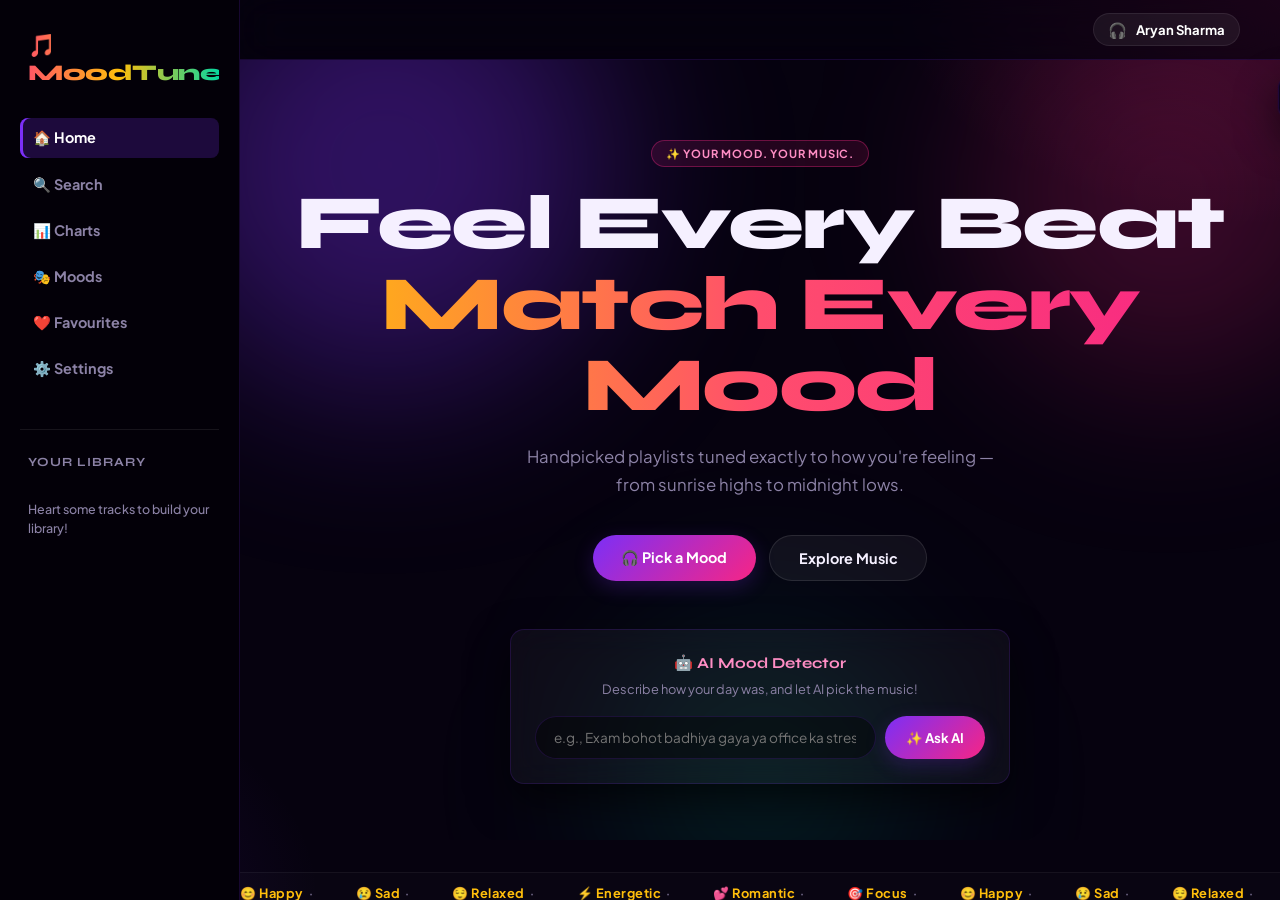
==== commit d0bce62e: "Spotify-inspired redesign: sidebar navigation, library dashboard, bottom mobile nav tabs, and improv" ====
--- a/tunes.html
+++ b/tunes.html
@@ -15,571 +15,499 @@
 </head>
 <body>
 
-<!-- ═══════════════════════════════════════════
-     NAVIGATION
-     Buttons call go() from tunes.js.
-     id="nb-{page}" used by JS to highlight
-     the active page's button. The hamburger
-     (visible only under 780px) toggles the
-     .nav-links sheet via toggleMobileNav().
- ═══════════════════════════════════════════ -->
-<nav>
-  <div class="logo" onclick="go('home')">🎵 MoodTunes</div>
-  <ul class="nav-links">
-    <li><button id="nb-home"     onclick="go('home')">Home</button></li>
-    <li><button id="nb-explore"  onclick="go('explore')">Explore</button></li>
-    <li><button id="nb-charts"   onclick="go('charts')">Charts</button></li>
-    <li><button id="nb-moods"    onclick="go('moods')">Moods</button></li>
-    <li><button id="nb-profile"  onclick="go('profile')">Profile</button></li>
-    <li><button id="nb-login"    onclick="go('login')" class="nav-cta">Sign In</button></li>
-  </ul>
-  <button class="nav-burger" aria-label="Toggle menu" onclick="toggleMobileNav()">
-    <span></span>
-    <span></span>
-    <span></span>
-  </button>
-</nav>
-
 <!-- Toast notification — shown/hidden by JS toast() -->
 <div id="toast">🎵 <span id="tmsg"></span></div>
 
-
-<!-- ═══════════════════════════════════════════
-     PAGE: HOME
-     id="page-home" — JS adds .active to show
- ═══════════════════════════════════════════ -->
-<div id="page-home" class="page active page-enter">
-
-  <!-- Hero Section -->
-  <section class="hero">
-    <div class="blob b1"></div>
-    <div class="blob b2"></div>
-    <div class="blob b3"></div>
-    <div><span class="pill pill-p">✨ Your Mood. Your Music.</span></div>
-    <h1>Feel Every Beat<span class="grad-line">Match Every Mood</span></h1>
-    <p>Handpicked playlists tuned exactly to how you're feeling — from sunrise highs to midnight lows.</p>
-    <div class="hero-btns">
-      <button class="btn btn-main" onclick="go('moods')">🎧 Pick a Mood</button>
-      <button class="btn btn-ghost" onclick="go('explore')">Explore Music</button>
+<div class="app-layout">
+  <!-- Desktop Left Sidebar -->
+  <aside class="app-sidebar">
+    <div class="logo" onclick="go('home')">🎵 MoodTunes</div>
+    <ul class="sidebar-links">
+      <li><button id="sb-home"       onclick="go('home')">🏠 Home</button></li>
+      <li><button id="sb-explore"    onclick="go('explore')">🔍 Search</button></li>
+      <li><button id="sb-charts"     onclick="go('charts')">📊 Charts</button></li>
+      <li><button id="sb-moods"      onclick="go('moods')">🎭 Moods</button></li>
+      <li><button id="sb-favourites" onclick="go('favourites')">❤️ Favourites</button></li>
+      <li><button id="sb-settings"   onclick="go('settings')">⚙️ Settings</button></li>
+    </ul>
+    
+    <div class="sidebar-library">
+      <h4>Your Library</h4>
+      <div id="sidebarFavList" class="sidebar-fav-list">
+        <!-- Populated dynamically by tunes.js with favorite songs -->
+        <div class="lib-empty">Heart some tracks to build your library!</div>
+      </div>
     </div>
-
-    <!-- AI Mood Detector — rule-based sentiment analysis in tunes.js -->
-    <div class="ai-zone">
-      <h3>🤖 AI Mood Detector</h3>
-      <p>Describe how your day was, and let AI pick the music!</p>
-      <div class="ai-row">
-        <input type="text" id="aiPrompt" placeholder="e.g., Exam bohot badhiya gaya ya office ka stress hai…" onkeydown="if(event.key==='Enter')detectMoodWithAI()">
-        <button class="btn btn-main" onclick="detectMoodWithAI()">✨ Ask AI</button>
+  </aside>
+
+  <!-- Right Main Area -->
+  <main class="app-main">
+    <!-- Top Header bar -->
+    <header class="app-header">
+      <div class="header-logo-mobile" onclick="go('home')">🎵 MoodTunes</div>
+      <div style="flex:1"></div>
+      <div class="profile-btn" onclick="go('profile')">
+        <span class="user-avatar">🎧</span>
+        <span class="user-name">Aryan Sharma</span>
+      </div>
+    </header>
+
+    <div class="content-viewport">
+      <!-- ═══════════════════════════════════════════
+           PAGE: HOME
+           id="page-home" — JS adds .active to show
+       ═══════════════════════════════════════════ -->
+      <div id="page-home" class="page active page-enter">
+        <!-- Hero Section -->
+        <section class="hero">
+          <div class="blob b1"></div>
+          <div class="blob b2"></div>
+          <div class="blob b3"></div>
+          <div><span class="pill pill-p">✨ Your Mood. Your Music.</span></div>
+          <h1>Feel Every Beat<span class="grad-line">Match Every Mood</span></h1>
+          <p>Handpicked playlists tuned exactly to how you're feeling — from sunrise highs to midnight lows.</p>
+          <div class="hero-btns">
+            <button class="btn btn-main" onclick="go('moods')">🎧 Pick a Mood</button>
+            <button class="btn btn-ghost" onclick="go('explore')">Explore Music</button>
+          </div>
+
+          <!-- AI Mood Detector — rule-based sentiment analysis in tunes.js -->
+          <div class="ai-zone">
+            <h3>🤖 AI Mood Detector</h3>
+            <p>Describe how your day was, and let AI pick the music!</p>
+            <div class="ai-row">
+              <input type="text" id="aiPrompt" placeholder="e.g., Exam bohot badhiya gaya ya office ka stress hai…" onkeydown="if(event.key==='Enter')detectMoodWithAI()">
+              <button class="btn btn-main" onclick="detectMoodWithAI()">✨ Ask AI</button>
+            </div>
+          </div>
+        </section>
+
+        <!-- Marquee Ticker -->
+        <div class="marquee-wrap">
+          <div class="marquee-track">
+            <span>😊 <strong>Happy</strong> &nbsp;·&nbsp;</span>
+            <span>😢 <strong>Sad</strong> &nbsp;·&nbsp;</span>
+            <span>😌 <strong>Relaxed</strong> &nbsp;·&nbsp;</span>
+            <span>⚡ <strong>Energetic</strong> &nbsp;·&nbsp;</span>
+            <span>💕 <strong>Romantic</strong> &nbsp;·&nbsp;</span>
+            <span>🎯 <strong>Focus</strong> &nbsp;·&nbsp;</span>
+            <!-- Duplicated for infinite loop effect -->
+            <span>😊 <strong>Happy</strong> &nbsp;·&nbsp;</span>
+            <span>😢 <strong>Sad</strong> &nbsp;·&nbsp;</span>
+            <span>😌 <strong>Relaxed</strong> &nbsp;·&nbsp;</span>
+            <span>⚡ <strong>Energetic</strong> &nbsp;·&nbsp;</span>
+            <span>💕 <strong>Romantic</strong> &nbsp;·&nbsp;</span>
+            <span>🎯 <strong>Focus</strong> &nbsp;·&nbsp;</span>
+          </div>
+        </div>
+
+        <!-- Stats -->
+        <section class="wrap">
+          <div class="stats-row">
+            <div class="stat-card sc1"><div class="stat-n">6</div><div class="stat-l">Mood Categories</div></div>
+            <div class="stat-card sc2"><div class="stat-n">30</div><div class="stat-l">Curated Songs</div></div>
+            <div class="stat-card sc3"><div class="stat-n">100%</div><div class="stat-l">Free Access</div></div>
+            <div class="stat-card sc4"><div class="stat-n">24/7</div><div class="stat-l">Available</div></div>
+            <div class="stat-card sc5"><div class="stat-n">10K+</div><div class="stat-l">Monthly Users</div></div>
+          </div>
+        </section>
+
+        <!-- Features -->
+        <section class="wrap" style="padding-top:0">
+          <h2 class="sec-title">Why <span class="gc">MoodTunes?</span></h2>
+          <p class="sec-sub">Everything built around your emotions, not algorithms</p>
+          <div class="feat-grid">
+            <div class="feat-card"><span class="feat-icon">🎭</span><h3>Mood-Based Playlists</h3><p>Handpicked collections matched perfectly to your emotional state.</p></div>
+            <div class="feat-card"><span class="feat-icon">📊</span><h3>Live Charts</h3><p>See what moods are trending globally across all listeners.</p></div>
+            <div class="feat-card"><span class="feat-icon">❤️</span><h3>Favourites</h3><p>Heart songs instantly and build your personal collection.</p></div>
+            <div class="feat-card"><span class="feat-icon">🔍</span><h3>Smart Explore</h3><p>Filter by genre, energy or vibe to discover new tracks.</p></div>
+            <div class="feat-card"><span class="feat-icon">🧑‍💼</span><h3>Rich Profiles</h3><p>Track your full history and see which moods you visit most.</p></div>
+            <div class="feat-card"><span class="feat-icon">⚙️</span><h3>Full Settings</h3><p>Customise themes, audio quality, notifications and more.</p></div>
+          </div>
+        </section>
+
+        <!-- Mood Picker -->
+        <section class="wrap" style="padding-top:0">
+          <h2 class="sec-title">Choose Your <span class="gl">Mood</span></h2>
+          <p class="sec-sub">How are you feeling right now?</p>
+          <div class="mood-grid">
+            <button class="mood-card mc-happy"    onclick="go('happy')"     data-mood="happy"><span class="mood-icon-big">😊</span><h3>Happy</h3><p>Uplifting &amp; joyful</p><span class="mood-pill">5 songs</span></button>
+            <button class="mood-card mc-sad"      onclick="go('sad')"       data-mood="sad"><span class="mood-icon-big">😢</span><h3>Sad</h3><p>Emotional &amp; reflective</p><span class="mood-pill">5 songs</span></button>
+            <button class="mood-card mc-relaxed"  onclick="go('relaxed')"   data-mood="relaxed"><span class="mood-icon-big">😌</span><h3>Relaxed</h3><p>Calm &amp; peaceful</p><span class="mood-pill">5 songs</span></button>
+            <button class="mood-card mc-energy"   onclick="go('energetic')" data-mood="energetic"><span class="mood-icon-big">⚡</span><h3>Energetic</h3><p>High-energy beats</p><span class="mood-pill">5 songs</span></button>
+            <button class="mood-card mc-romantic" onclick="go('romantic')"  data-mood="romantic"><span class="mood-icon-big">💕</span><h3>Romantic</h3><p>Love &amp; passion</p><span class="mood-pill">5 songs</span></button>
+            <button class="mood-card mc-focus"    onclick="go('focus')"     data-mood="focus"><span class="mood-icon-big">🎯</span><h3>Focus</h3><p>Deep concentration</p><span class="mood-pill">5 songs</span></button>
+          </div>
+        </section>
+      </div><!-- end #page-home -->
+
+      <!-- ═══════════════════════════════════════════
+           PAGE: MOODS
+       ═══════════════════════════════════════════ -->
+      <div id="page-moods" class="page">
+        <section class="wrap">
+          <h2 class="sec-title">All <span class="ga">Moods</span></h2>
+          <p class="sec-sub">Pick the one that speaks to you right now</p>
+          <div class="search-bar" style="max-width:430px">
+            <span class="si">🔍</span>
+            <input type="text" id="moodQ" placeholder="Search moods…" oninput="filterMoods(this.value)">
+          </div>
+          <div class="mood-grid" id="moodGrid">
+            <button class="mood-card mc-happy"    onclick="go('happy')"     data-name="happy"     data-mood="happy"><span class="mood-icon-big">😊</span><h3>Happy</h3><p>Uplifting &amp; joyful</p><span class="mood-pill">5 songs</span></button>
+            <button class="mood-card mc-sad"      onclick="go('sad')"       data-name="sad"       data-mood="sad"><span class="mood-icon-big">😢</span><h3>Sad</h3><p>Emotional &amp; reflective</p><span class="mood-pill">5 songs</span></button>
+            <button class="mood-card mc-relaxed"  onclick="go('relaxed')"   data-name="relaxed"   data-mood="relaxed"><span class="mood-icon-big">😌</span><h3>Relaxed</h3><p>Calm &amp; peaceful</p><span class="mood-pill">5 songs</span></button>
+            <button class="mood-card mc-energy"   onclick="go('energetic')" data-name="energetic" data-mood="energetic"><span class="mood-icon-big">⚡</span><h3>Energetic</h3><p>High-energy beats</p><span class="mood-pill">5 songs</span></button>
+            <button class="mood-card mc-romantic" onclick="go('romantic')"  data-name="romantic"  data-mood="romantic"><span class="mood-icon-big">💕</span><h3>Romantic</h3><p>Love &amp; passion</p><span class="mood-pill">5 songs</span></button>
+            <button class="mood-card mc-focus"    onclick="go('focus')"     data-name="focus"     data-mood="focus"><span class="mood-icon-big">🎯</span><h3>Focus</h3><p>Deep concentration</p><span class="mood-pill">5 songs</span></button>
+          </div>
+        </section>
+      </div>
+
+      <!-- PLAYLIST PAGES -->
+      <!-- HAPPY -->
+      <div id="page-happy" class="page">
+        <section class="pl-wrap">
+          <button class="back-btn" onclick="go('home')">← Back</button>
+          <div class="pl-header">
+            <div class="pl-cover" style="background:linear-gradient(145deg,#ff9a3c,#ff4d6d)">😊</div>
+            <div class="pl-meta"><h2>Happy Playlist</h2><p>Uplifting tunes to brighten your day</p><span class="pl-count">5 songs</span></div>
+          </div>
+          <div class="song-list" id="happy-song-list"></div>
+        </section>
+      </div>
+
+      <!-- SAD -->
+      <div id="page-sad" class="page">
+        <section class="pl-wrap">
+          <button class="back-btn" onclick="go('home')">← Back</button>
+          <div class="pl-header">
+            <div class="pl-cover" style="background:linear-gradient(145deg,#00b4d8,#0077b6)">😢</div>
+            <div class="pl-meta"><h2>Sad Playlist</h2><p>Emotional music to feel understood</p><span class="pl-count">5 songs</span></div>
+          </div>
+          <div class="song-list" id="sad-song-list"></div>
+        </section>
+      </div>
+
+      <!-- RELAXED -->
+      <div id="page-relaxed" class="page">
+        <section class="pl-wrap">
+          <button class="back-btn" onclick="go('home')">← Back</button>
+          <div class="pl-header">
+            <div class="pl-cover" style="background:linear-gradient(145deg,#06d6a0,#118ab2)">😌</div>
+            <div class="pl-meta"><h2>Relaxed Playlist</h2><p>Peaceful sounds to calm your mind</p><span class="pl-count">5 songs</span></div>
+          </div>
+          <div class="song-list" id="relaxed-song-list"></div>
+        </section>
+      </div>
+
+      <!-- ENERGETIC -->
+      <div id="page-energetic" class="page">
+        <section class="pl-wrap">
+          <button class="back-btn" onclick="go('home')">← Back</button>
+          <div class="pl-header">
+            <div class="pl-cover" style="background:linear-gradient(145deg,#ffbe0b,#fb5607)">⚡</div>
+            <div class="pl-meta"><h2>Energetic Playlist</h2><p>High-tempo beats to fuel your fire</p><span class="pl-count">5 songs</span></div>
+          </div>
+          <div class="song-list" id="energetic-song-list"></div>
+        </section>
+      </div>
+
+      <!-- ROMANTIC -->
+      <div id="page-romantic" class="page">
+        <section class="pl-wrap">
+          <button class="back-btn" onclick="go('home')">← Back</button>
+          <div class="pl-header">
+            <div class="pl-cover" style="background:linear-gradient(145deg,#f72585,#b5179e)">💕</div>
+            <div class="pl-meta"><h2>Romantic Playlist</h2><p>Love songs for tender moments</p><span class="pl-count">5 songs</span></div>
+          </div>
+          <div class="song-list" id="romantic-song-list"></div>
+        </section>
+      </div>
+
+      <!-- FOCUS -->
+      <div id="page-focus" class="page">
+        <section class="pl-wrap">
+          <button class="back-btn" onclick="go('home')">← Back</button>
+          <div class="pl-header">
+            <div class="pl-cover" style="background:linear-gradient(145deg,#7b2ff7,#3a0ca3)">🎯</div>
+            <div class="pl-meta"><h2>Focus Playlist</h2><p>Deep work music for the zone</p><span class="pl-count">5 songs</span></div>
+          </div>
+          <div class="song-list" id="focus-song-list"></div>
+        </section>
+      </div>
+
+      <!-- ═══════════════════════════════════════════
+           PAGE: EXPLORE
+       ═══════════════════════════════════════════ -->
+      <div id="page-explore" class="page">
+        <section class="wrap">
+          <h2 class="sec-title">Explore <span class="gl">Music</span></h2>
+          <p class="sec-sub">Search by song, artist, or filter by genre — every mood, every language</p>
+          <div class="search-bar">
+            <span class="si">🔍</span>
+            <input type="text" id="exQ" placeholder="Search songs, artists…" oninput="filterExplore(this.value)">
+            <button id="voice-btn" class="voice-btn" onclick="startVoiceSearch()" title="Voice search (10s)">🎙️</button>
+          </div>
+          <div class="filter-row">
+            <button class="filter-btn on" onclick="setFilter('all',this)">All</button>
+            <button class="filter-btn"    onclick="setFilter('pop',this)">Pop</button>
+            <button class="filter-btn"    onclick="setFilter('bollywood',this)">Bollywood</button>
+            <button class="filter-btn"    onclick="setFilter('sufi',this)">Sufi</button>
+            <button class="filter-btn"    onclick="setFilter('hiphop',this)">Hip-Hop</button>
+            <button class="filter-btn"    onclick="setFilter('lofi',this)">Lo-fi</button>
+            <button class="filter-btn"    onclick="setFilter('ambient',this)">Ambient</button>
+            <button class="filter-btn"    onclick="setFilter('indie',this)">Indie</button>
+            <button class="filter-btn"    onclick="setFilter('edm',this)">EDM</button>
+          </div>
+          <div class="explore-grid" id="exGrid"></div>
+        </section>
+      </div>
+
+      <!-- ═══════════════════════════════════════════
+           PAGE: CHARTS
+       ═══════════════════════════════════════════ -->
+      <div id="page-charts" class="page">
+        <section class="wrap">
+          <h2 class="sec-title">🔥 Trending <span class="gc">Charts</span></h2>
+          <p class="sec-sub">Most played tracks across all moods this week</p>
+          <div class="charts-layout">
+            <div class="chart-box">
+              <div class="chart-hdr">Top 10 Songs This Week</div>
+              <div id="chartList"></div>
+            </div>
+            <div class="sidebar">
+              <div class="s-card">
+                <h3>🎭 Mood Popularity</h3>
+                <div id="moodPopList"></div>
+              </div>
+              <div class="s-card">
+                <h3>🎵 Top Genres</h3>
+                <div id="genrePopList"></div>
+              </div>
+            </div>
+          </div>
+        </section>
+      </div>
+
+      <!-- ═══════════════════════════════════════════
+           PAGE: PROFILE
+       ═══════════════════════════════════════════ -->
+      <div id="page-profile" class="page">
+        <div class="profile-hero">
+          <div class="p-inner">
+            <div class="avatar">🎧<div class="av-badge">✓</div></div>
+            <div>
+              <div class="p-name"><h2>Aryan Sharma</h2><p>aryan@example.com · Member since Jan 2024</p></div>
+              <div class="p-stats">
+                <div class="ps"><div class="ps-n" id="statSongsPlayed">142</div><div class="ps-l">Songs Played</div></div>
+                <div class="ps"><div class="ps-n" id="statFavourites">0</div><div class="ps-l">Favourites</div></div>
+                <div class="ps"><div class="ps-n" id="statMoodsExplored">0/6</div><div class="ps-l">Moods Explored</div></div>
+              </div>
+            </div>
+            <div style="margin-left:auto"><button class="btn btn-ghost" onclick="toast('✏️ Edit profile — needs backend!')">Edit Profile</button></div>
+          </div>
+        </div>
+        <section class="wrap">
+          <div class="profile-grid">
+            <div class="p-sec">
+              <h3>🕒 Recent History</h3>
+              <div id="recentHistoryList"></div>
+            </div>
+            <div class="p-sec">
+              <h3>🎭 Mood History</h3>
+              <p style="color:var(--muted);font-size:.83rem;margin-bottom:1.1rem">This session + this month's moods</p>
+              <div id="moodHistoryBadges"></div>
+              <div class="top-mood-banner" id="topMoodBanner"></div>
+            </div>
+          </div>
+        </section>
+      </div>
+
+      <!-- ═══════════════════════════════════════════
+           PAGE: FAVOURITES
+       ═══════════════════════════════════════════ -->
+      <div id="page-favourites" class="page">
+        <section class="wrap">
+          <h2 class="sec-title">❤️ Your <span class="gc">Favourites</span></h2>
+          <p class="sec-sub">Songs you've hearted across all moods</p>
+          <div class="song-list" id="favList">
+            <div class="fav-empty" id="favEmpty">
+              <div class="ei">🤍</div>
+              <h3>No favourites yet</h3>
+              <p>Heart any song while listening and it'll appear here.</p>
+              <button class="btn btn-main" style="margin-top:1.5rem" onclick="go('moods')">Browse Moods</button>
+            </div>
+          </div>
+        </section>
+      </div>
+
+      <!-- ═══════════════════════════════════════════
+           PAGE: SETTINGS
+       ═══════════════════════════════════════════ -->
+      <div id="page-settings" class="page">
+        <section class="wrap">
+          <h2 class="sec-title">⚙️ <span class="gv">Settings</span></h2>
+          <p class="sec-sub">Customise your MoodTunes experience</p>
+          <div class="settings-layout">
+            <div class="s-nav">
+              <div class="s-nav-item on" onclick="switchS('account',this)">👤 Account</div>
+              <div class="s-nav-item"    onclick="switchS('appear',this)">🎨 Appearance</div>
+              <div class="s-nav-item"    onclick="switchS('audio',this)">🔊 Audio</div>
+              <div class="s-nav-item"    onclick="switchS('notifs',this)">🔔 Notifications</div>
+              <div class="s-nav-item"    onclick="switchS('privacy',this)">🔒 Privacy</div>
+            </div>
+            <div>
+              <div class="s-panel" id="sp-account">
+                <h3>Account</h3><p class="sp-sub">Manage your profile details</p>
+                <div class="fg"><label>Display Name</label><input type="text" value="Aryan Sharma"></div>
+                <div class="fg"><label>Email</label><input type="email" value="aryan@example.com"></div>
+                <div class="fg"><label>Bio</label><textarea rows="3">Music lover &amp; coder 🎵</textarea></div>
+                <div class="fg"><label>Favourite Genre</label>
+                  <select>
+                    <option>Pop</option>
+                    <option>Bollywood</option>
+                    <option>Sufi</option>
+                    <option>Hip-Hop</option>
+                    <option>Lo-fi</option>
+                    <option>Ambient</option>
+                    <option>Indie</option>
+                    <option>EDM</option>
+                  </select>
+                </div>
+                <button class="auth-btn" onclick="toast('✅ Profile saved!')">Save Changes</button>
+              </div>
+              <div class="s-panel" id="sp-appear" style="display:none">
+                <h3>Appearance</h3><p class="sp-sub">Personalise how MoodTunes looks</p>
+                <div class="s-row"><div class="s-lbl"><h4>Dark Mode</h4><p>Use the dark colour scheme</p></div><label class="tog"><input type="checkbox" checked onchange="toast('🌙 Theme toggled!')"><span class="tog-t"></span></label></div>
+                <div class="s-row">
+                  <div class="s-lbl"><h4>Accent Colour</h4><p>Instantly recolours buttons, glows, the player bar &amp; scrollbars</p></div>
+                  <div class="theme-opts">
+                    <div class="theme-opt on"  data-accent="#7b2ff7" style="background:linear-gradient(135deg,#7b2ff7,#f72585)" onclick="setAccent('#7b2ff7',this)"></div>
+                    <div class="theme-opt"     data-accent="#ff4d6d" style="background:linear-gradient(135deg,#ff4d6d,#ff9a3c)" onclick="setAccent('#ff4d6d',this)"></div>
+                    <div class="theme-opt"     data-accent="#06d6a0" style="background:linear-gradient(135deg,#06d6a0,#00b4d8)" onclick="setAccent('#06d6a0',this)"></div>
+                    <div class="theme-opt"     data-accent="#ffbe0b" style="background:linear-gradient(135deg,#ffbe0b,#fb5607)" onclick="setAccent('#ffbe0b',this)"></div>
+                    <div class="theme-opt"     data-accent="#00b4d8" style="background:linear-gradient(135deg,#00b4d8,#3a0ca3)" onclick="setAccent('#00b4d8',this)"></div>
+                    <div class="theme-opt"     data-accent="#e63946" style="background:linear-gradient(135deg,#e63946,#ffbe0b)" onclick="setAccent('#e63946',this)"></div>
+                  </div>
+                </div>
+                <div class="s-row"><div class="s-lbl"><h4>Compact Mode</h4><p>Smaller song rows</p></div><label class="tog"><input type="checkbox" onchange="toast('📐 Compact mode toggled!')"><span class="tog-t"></span></label></div>
+                <div class="s-row"><div class="s-lbl"><h4>Animated Blobs</h4><p>Background animations</p></div><label class="tog"><input type="checkbox" checked onchange="toast('✨ Animations toggled!')"><span class="tog-t"></span></label></div>
+              </div>
+              <div class="s-panel" id="sp-audio" style="display:none">
+                <h3>Audio</h3><p class="sp-sub">Playback and quality settings</p>
+                <div class="s-row">
+                  <div class="s-lbl"><h4>Audio Quality</h4><p>Higher = more data usage</p></div>
+                  <select style="background:rgba(255,255,255,.07);border:1px solid var(--bdr);border-radius:8px;padding:.48rem .85rem;color:var(--text);font-family:'Plus Jakarta Sans',sans-serif" onchange="toast('🔊 Quality: '+this.value)">
+                    <option>Standard (128kbps)</option>
+                    <option>High (256kbps)</option>
+                    <option>Lossless</option>
+                  </select>
+                </div>
+                <div class="s-row"><div class="s-lbl"><h4>Crossfade</h4><p>Smooth transition between songs</p></div><label class="tog"><input type="checkbox" onchange="toast('🎚️ Crossfade toggled!')"><span class="tog-t"></span></label></div>
+                <div class="s-row"><div class="s-lbl"><h4>Auto-play Next</h4><p>Keep the queue going</p></div><label class="tog"><input type="checkbox" checked onchange="toast('▶️ Auto-play toggled!')"><span class="tog-t"></span></label></div>
+                <div class="s-row"><div class="s-lbl"><h4>Equaliser</h4><p>Boost bass, treble or vocals</p></div><label class="tog"><input type="checkbox" onchange="toast('🎛️ EQ toggled!')"><span class="tog-t"></span></label></div>
+              </div>
+              <div class="s-panel" id="sp-notifs" style="display:none">
+                <h3>Notifications</h3><p class="sp-sub">Choose what you get notified about</p>
+                <div class="s-row"><div class="s-lbl"><h4>New Playlists</h4><p>When a new mood drops</p></div><label class="tog"><input type="checkbox" checked onchange="toast('🔔 Toggled!')"><span class="tog-t"></span></label></div>
+                <div class="s-row"><div class="s-lbl"><h4>Trending Songs</h4><p>Weekly chart updates</p></div><label class="tog"><input type="checkbox" onchange="toast('📊 Toggled!')"><span class="tog-t"></span></label></div>
+                <div class="s-row"><div class="s-lbl"><h4>Email Digest</h4><p>Monthly listening recap</p></div><label class="tog"><input type="checkbox" checked onchange="toast('📧 Toggled!')"><span class="tog-t"></span></label></div>
+              </div>
+              <div class="s-panel" id="sp-privacy" style="display:none">
+                <h3>Privacy</h3><p class="sp-sub">Control your data and visibility</p>
+                <div class="s-row"><div class="s-lbl"><h4>Public Profile</h4><p>Others can see your mood history</p></div><label class="tog"><input type="checkbox" onchange="toast('👁️ Toggled!')"><span class="tog-t"></span></label></div>
+                <div class="s-row"><div class="s-lbl"><h4>Share Activity</h4><p>Appear in trending charts</p></div><label class="tog"><input type="checkbox" checked onchange="toast('📡 Toggled!')"><span class="tog-t"></span></label></div>
+                <div class="s-row">
+                  <div class="s-lbl"><h4>Delete Account</h4><p>Permanently remove all data</p></div>
+                  <button class="btn" style="background:rgba(255,77,109,.15);border:1px solid rgba(255,77,109,.4);color:var(--coral);padding:.44rem 1rem;font-size:.81rem;border-radius:8px" onclick="toast('⚠️ Requires backend confirmation')">Delete</button>
+                </div>
+              </div>
+            </div>
+          </div>
+        </section>
+      </div>
+
+      <!-- ═══════════════════════════════════════════
+           AUTH PAGES
+       ═══════════════════════════════════════════ -->
+      <div id="page-login" class="page">
+        <div class="auth-wrap">
+          <div class="auth-box">
+            <h2>Welcome Back 👋</h2>
+            <p class="auth-sub">Sign in to continue to MoodTunes</p>
+            <div class="s-btns">
+              <button class="s-btn" onclick="toast('🔵 Google OAuth — needs backend')">🌐 Google</button>
+              <button class="s-btn" onclick="toast('🍎 Apple Sign-In — needs backend')">🍎 Apple</button>
+            </div>
+            <div class="divider"><span>or with email</span></div>
+            <div class="fg"><label>Email</label><input type="email" placeholder="you@example.com"></div>
+            <div class="fg"><label>Password</label><input type="password" placeholder="••••••••"></div>
+            <button class="auth-btn" onclick="toast('✅ Connect to backend to enable login!')">Login</button>
+            <div class="auth-foot">No account? <a onclick="go('signup')">Sign up free</a> &nbsp;·&nbsp; <a onclick="toast('🔑 Password reset needs backend!')">Forgot?</a></div>
+          </div>
+        </div>
+      </div>
+
+      <div id="page-signup" class="page">
+        <div class="auth-wrap">
+          <div class="auth-box">
+            <h2>Join MoodTunes 🎵</h2>
+            <p class="auth-sub">Create your free account today</p>
+            <div class="s-btns">
+              <button class="s-btn" onclick="toast('🔵 Google OAuth — needs backend')">🌐 Google</button>
+              <button class="s-btn" onclick="toast('🍎 Apple Sign-In — needs backend')">🍎 Apple</button>
+            </div>
+            <div class="divider"><span>or with email</span></div>
+            <div class="fg"><label>Full Name</label><input type="text" placeholder="Your name"></div>
+            <div class="fg"><label>Email</label><input type="email" placeholder="you@example.com"></div>
+            <div class="fg"><label>Password</label><input type="password" placeholder="Min 8 characters"></div>
+            <div class="fg"><label>Confirm Password</label><input type="password" placeholder="Repeat password"></div>
+            <button class="auth-btn" onclick="toast('🎉 Connect to backend to enable signup!')">Create Account</button>
+            <div class="auth-foot">Already a member? <a onclick="go('login')">Log in</a></div>
+          </div>
+        </div>
       </div>
     </div>
-  </section>
-
-  <!-- Marquee Ticker -->
-  <div class="marquee-wrap">
-    <div class="marquee-track">
-      <span>😊 <strong>Happy</strong> &nbsp;·&nbsp;</span>
-      <span>😢 <strong>Sad</strong> &nbsp;·&nbsp;</span>
-      <span>😌 <strong>Relaxed</strong> &nbsp;·&nbsp;</span>
-      <span>⚡ <strong>Energetic</strong> &nbsp;·&nbsp;</span>
-      <span>💕 <strong>Romantic</strong> &nbsp;·&nbsp;</span>
-      <span>🎯 <strong>Focus</strong> &nbsp;·&nbsp;</span>
-      <!-- Duplicated for infinite loop effect -->
-      <span>😊 <strong>Happy</strong> &nbsp;·&nbsp;</span>
-      <span>😢 <strong>Sad</strong> &nbsp;·&nbsp;</span>
-      <span>😌 <strong>Relaxed</strong> &nbsp;·&nbsp;</span>
-      <span>⚡ <strong>Energetic</strong> &nbsp;·&nbsp;</span>
-      <span>💕 <strong>Romantic</strong> &nbsp;·&nbsp;</span>
-      <span>🎯 <strong>Focus</strong> &nbsp;·&nbsp;</span>
+
+    <!-- Pinned Bottom Player Bar (Inside Main Layout context) -->
+    <div class="npbar" id="npbar">
+      <div class="np-disc" id="npDisc">🎵</div>
+      <div class="np-info">
+        <div class="np-t" id="npTitle">—</div>
+        <div class="np-a" id="npArtist">—</div>
+      </div>
+      <div class="np-prog">
+        <div class="np-bar" onclick="seekBar(event,this)">
+          <div class="np-fill" id="npFill"></div>
+        </div>
+        <div class="np-times">
+          <span id="npElapsed">0:00</span>
+          <span id="npTotal">0:00</span>
+        </div>
+      </div>
+      <div class="np-ctrls">
+        <button class="np-btn" onclick="prevTrack()">⏮</button>
+        <button class="np-btn np-pbtn" id="npBtn" onclick="togglePlay()">⏸</button>
+        <button class="np-btn" onclick="nextTrack()">⏭</button>
+      </div>
+      <div class="np-vol">
+        <span style="font-size:.88rem">🔊</span>
+        <input type="range" min="0" max="100" value="80" oninput="changeVolume(this.value); changeVolumeToast(this.value)">
+      </div>
+      <button class="np-close np-btn" onclick="closePlayer()">✕</button>
     </div>
-  </div>
-
-  <!-- Stats -->
-  <section class="wrap">
-    <div class="stats-row">
-      <div class="stat-card sc1"><div class="stat-n">6</div><div class="stat-l">Mood Categories</div></div>
-      <div class="stat-card sc2"><div class="stat-n">30</div><div class="stat-l">Curated Songs</div></div>
-      <div class="stat-card sc3"><div class="stat-n">100%</div><div class="stat-l">Free Access</div></div>
-      <div class="stat-card sc4"><div class="stat-n">24/7</div><div class="stat-l">Available</div></div>
-      <div class="stat-card sc5"><div class="stat-n">10K+</div><div class="stat-l">Monthly Users</div></div>
-    </div>
-  </section>
-
-  <!-- Features -->
-  <section class="wrap" style="padding-top:0">
-    <h2 class="sec-title">Why <span class="gc">MoodTunes?</span></h2>
-    <p class="sec-sub">Everything built around your emotions, not algorithms</p>
-    <div class="feat-grid">
-      <div class="feat-card"><span class="feat-icon">🎭</span><h3>Mood-Based Playlists</h3><p>Handpicked collections matched perfectly to your emotional state.</p></div>
-      <div class="feat-card"><span class="feat-icon">📊</span><h3>Live Charts</h3><p>See what moods are trending globally across all listeners.</p></div>
-      <div class="feat-card"><span class="feat-icon">❤️</span><h3>Favourites</h3><p>Heart songs instantly and build your personal collection.</p></div>
-      <div class="feat-card"><span class="feat-icon">🔍</span><h3>Smart Explore</h3><p>Filter by genre, energy or vibe to discover new tracks.</p></div>
-      <div class="feat-card"><span class="feat-icon">🧑‍💼</span><h3>Rich Profiles</h3><p>Track your full history and see which moods you visit most.</p></div>
-      <div class="feat-card"><span class="feat-icon">⚙️</span><h3>Full Settings</h3><p>Customise themes, audio quality, notifications and more.</p></div>
-    </div>
-  </section>
-
-  <!-- Mood Picker -->
-  <section class="wrap" style="padding-top:0">
-    <h2 class="sec-title">Choose Your <span class="gl">Mood</span></h2>
-    <p class="sec-sub">How are you feeling right now?</p>
-    <div class="mood-grid">
-      <button class="mood-card mc-happy"    onclick="go('happy')"     data-mood="happy"><span class="mood-icon-big">😊</span><h3>Happy</h3><p>Uplifting &amp; joyful</p><span class="mood-pill">5 songs</span></button>
-      <button class="mood-card mc-sad"      onclick="go('sad')"       data-mood="sad"><span class="mood-icon-big">😢</span><h3>Sad</h3><p>Emotional &amp; reflective</p><span class="mood-pill">5 songs</span></button>
-      <button class="mood-card mc-relaxed"  onclick="go('relaxed')"   data-mood="relaxed"><span class="mood-icon-big">😌</span><h3>Relaxed</h3><p>Calm &amp; peaceful</p><span class="mood-pill">5 songs</span></button>
-      <button class="mood-card mc-energy"   onclick="go('energetic')" data-mood="energetic"><span class="mood-icon-big">⚡</span><h3>Energetic</h3><p>High-energy beats</p><span class="mood-pill">5 songs</span></button>
-      <button class="mood-card mc-romantic" onclick="go('romantic')"  data-mood="romantic"><span class="mood-icon-big">💕</span><h3>Romantic</h3><p>Love &amp; passion</p><span class="mood-pill">5 songs</span></button>
-      <button class="mood-card mc-focus"    onclick="go('focus')"     data-mood="focus"><span class="mood-icon-big">🎯</span><h3>Focus</h3><p>Deep concentration</p><span class="mood-pill">5 songs</span></button>
-    </div>
-  </section>
-</div><!-- end #page-home -->
-
-
-<!-- ═══════════════════════════════════════════
-     PAGE: MOODS
- ═══════════════════════════════════════════ -->
-<div id="page-moods" class="page">
-  <section class="wrap">
-    <h2 class="sec-title">All <span class="ga">Moods</span></h2>
-    <p class="sec-sub">Pick the one that speaks to you right now</p>
-    <!-- Search box — oninput calls filterMoods() in tunes.js -->
-    <div class="search-bar" style="max-width:430px">
-      <span class="si">🔍</span>
-      <input type="text" id="moodQ" placeholder="Search moods…" oninput="filterMoods(this.value)">
-    </div>
-    <!-- data-name used by filterMoods(); data-mood used by updateMoodPillCounts() -->
-    <div class="mood-grid" id="moodGrid">
-      <button class="mood-card mc-happy"    onclick="go('happy')"     data-name="happy"     data-mood="happy"><span class="mood-icon-big">😊</span><h3>Happy</h3><p>Uplifting &amp; joyful</p><span class="mood-pill">5 songs</span></button>
-      <button class="mood-card mc-sad"      onclick="go('sad')"       data-name="sad"       data-mood="sad"><span class="mood-icon-big">😢</span><h3>Sad</h3><p>Emotional &amp; reflective</p><span class="mood-pill">5 songs</span></button>
-      <button class="mood-card mc-relaxed"  onclick="go('relaxed')"   data-name="relaxed"   data-mood="relaxed"><span class="mood-icon-big">😌</span><h3>Relaxed</h3><p>Calm &amp; peaceful</p><span class="mood-pill">5 songs</span></button>
-      <button class="mood-card mc-energy"   onclick="go('energetic')" data-name="energetic" data-mood="energetic"><span class="mood-icon-big">⚡</span><h3>Energetic</h3><p>High-energy beats</p><span class="mood-pill">5 songs</span></button>
-      <button class="mood-card mc-romantic" onclick="go('romantic')"  data-name="romantic"  data-mood="romantic"><span class="mood-icon-big">💕</span><h3>Romantic</h3><p>Love &amp; passion</p><span class="mood-pill">5 songs</span></button>
-      <button class="mood-card mc-focus"    onclick="go('focus')"     data-name="focus"     data-mood="focus"><span class="mood-icon-big">🎯</span><h3>Focus</h3><p>Deep concentration</p><span class="mood-pill">5 songs</span></button>
-    </div>
-  </section>
+  </main>
 </div>
 
-
-<!-- ═══════════════════════════════════════════
-     PLAYLIST PAGES
-     Each container below is populated entirely
-     by loadPlaylist(mood) in tunes.js from
-     SONGS_DATABASE — no hardcoded song rows.
- ═══════════════════════════════════════════ -->
-
-<!-- HAPPY -->
-<div id="page-happy" class="page">
-  <section class="pl-wrap">
-    <button class="back-btn" onclick="go('home')">← Back</button>
-    <div class="pl-header">
-      <div class="pl-cover" style="background:linear-gradient(145deg,#ff9a3c,#ff4d6d)">😊</div>
-      <div class="pl-meta"><h2>Happy Playlist</h2><p>Uplifting tunes to brighten your day</p><span class="pl-count">5 songs</span></div>
-    </div>
-    <div class="song-list" id="happy-song-list"></div>
-  </section>
-</div>
-
-<!-- SAD -->
-<div id="page-sad" class="page">
-  <section class="pl-wrap">
-    <button class="back-btn" onclick="go('home')">← Back</button>
-    <div class="pl-header">
-      <div class="pl-cover" style="background:linear-gradient(145deg,#00b4d8,#0077b6)">😢</div>
-      <div class="pl-meta"><h2>Sad Playlist</h2><p>Emotional music to feel understood</p><span class="pl-count">5 songs</span></div>
-    </div>
-    <div class="song-list" id="sad-song-list"></div>
-  </section>
-</div>
-
-<!-- RELAXED -->
-<div id="page-relaxed" class="page">
-  <section class="pl-wrap">
-    <button class="back-btn" onclick="go('home')">← Back</button>
-    <div class="pl-header">
-      <div class="pl-cover" style="background:linear-gradient(145deg,#06d6a0,#118ab2)">😌</div>
-      <div class="pl-meta"><h2>Relaxed Playlist</h2><p>Peaceful sounds to calm your mind</p><span class="pl-count">5 songs</span></div>
-    </div>
-    <div class="song-list" id="relaxed-song-list"></div>
-  </section>
-</div>
-
-<!-- ENERGETIC -->
-<div id="page-energetic" class="page">
-  <section class="pl-wrap">
-    <button class="back-btn" onclick="go('home')">← Back</button>
-    <div class="pl-header">
-      <div class="pl-cover" style="background:linear-gradient(145deg,#ffbe0b,#fb5607)">⚡</div>
-      <div class="pl-meta"><h2>Energetic Playlist</h2><p>High-tempo beats to fuel your fire</p><span class="pl-count">5 songs</span></div>
-    </div>
-    <div class="song-list" id="energetic-song-list"></div>
-  </section>
-</div>
-
-<!-- ROMANTIC -->
-<div id="page-romantic" class="page">
-  <section class="pl-wrap">
-    <button class="back-btn" onclick="go('home')">← Back</button>
-    <div class="pl-header">
-      <div class="pl-cover" style="background:linear-gradient(145deg,#f72585,#b5179e)">💕</div>
-      <div class="pl-meta"><h2>Romantic Playlist</h2><p>Love songs for tender moments</p><span class="pl-count">5 songs</span></div>
-    </div>
-    <div class="song-list" id="romantic-song-list"></div>
-  </section>
-</div>
-
-<!-- FOCUS -->
-<div id="page-focus" class="page">
-  <section class="pl-wrap">
-    <button class="back-btn" onclick="go('home')">← Back</button>
-    <div class="pl-header">
-      <div class="pl-cover" style="background:linear-gradient(145deg,#7b2ff7,#3a0ca3)">🎯</div>
-      <div class="pl-meta"><h2>Focus Playlist</h2><p>Deep work music for the zone</p><span class="pl-count">5 songs</span></div>
-    </div>
-    <div class="song-list" id="focus-song-list"></div>
-  </section>
-</div>
-
-
-<!-- ═══════════════════════════════════════════
-     PAGE: EXPLORE
-     #exGrid is fully populated by renderExplore()
-     in tunes.js from the entire SONGS_DATABASE —
-     search + genre chips both filter live.
- ═══════════════════════════════════════════ -->
-<div id="page-explore" class="page">
-  <section class="wrap">
-    <h2 class="sec-title">Explore <span class="gl">Music</span></h2>
-    <p class="sec-sub">Search by song, artist, or filter by genre — every mood, every language</p>
-    <div class="search-bar">
-      <span class="si">🔍</span>
-      <input type="text" id="exQ" placeholder="Search songs, artists…" oninput="filterExplore(this.value)">
-      <button id="voice-btn" class="voice-btn" onclick="startVoiceSearch()" title="Voice search (10s)">🎙️</button>
-    </div>
-    <div class="filter-row">
-      <button class="filter-btn on" onclick="setFilter('all',this)">All</button>
-      <button class="filter-btn"    onclick="setFilter('pop',this)">Pop</button>
-      <button class="filter-btn"    onclick="setFilter('bollywood',this)">Bollywood</button>
-      <button class="filter-btn"    onclick="setFilter('sufi',this)">Sufi</button>
-      <button class="filter-btn"    onclick="setFilter('hiphop',this)">Hip-Hop</button>
-      <button class="filter-btn"    onclick="setFilter('lofi',this)">Lo-fi</button>
-      <button class="filter-btn"    onclick="setFilter('ambient',this)">Ambient</button>
-      <button class="filter-btn"    onclick="setFilter('indie',this)">Indie</button>
-      <button class="filter-btn"    onclick="setFilter('edm',this)">EDM</button>
-    </div>
-    <div class="explore-grid" id="exGrid">
-      <!-- Rendered entirely by renderExplore() in tunes.js -->
-    </div>
-  </section>
-</div>
-
-
-<!-- ═══════════════════════════════════════════
-     PAGE: CHARTS
-     #chartList + the two sidebar lists are
-     fully populated by renderCharts() in
-     tunes.js — sorted live by real play counts.
- ═══════════════════════════════════════════ -->
-<div id="page-charts" class="page">
-  <section class="wrap">
-    <h2 class="sec-title">🔥 Trending <span class="gc">Charts</span></h2>
-    <p class="sec-sub">Most played tracks across all moods this week</p>
-    <div class="charts-layout">
-      <div class="chart-box">
-        <div class="chart-hdr">Top 10 Songs This Week</div>
-        <div id="chartList"><!-- Rendered by renderCharts() --></div>
-      </div>
-      <div class="sidebar">
-        <div class="s-card">
-          <h3>🎭 Mood Popularity</h3>
-          <div id="moodPopList"><!-- Rendered by renderCharts() --></div>
-        </div>
-        <div class="s-card">
-          <h3>🎵 Top Genres</h3>
-          <div id="genrePopList"><!-- Rendered by renderCharts() --></div>
-        </div>
-      </div>
-    </div>
-  </section>
-</div>
-
-
-<!-- ═══════════════════════════════════════════
-     PAGE: PROFILE
-     Recent History, the stat numbers and the
-     Mood History badges/banner are all rendered
-     live by renderProfile() in tunes.js.
- ═══════════════════════════════════════════ -->
-<div id="page-profile" class="page">
-  <div class="profile-hero">
-    <div class="p-inner">
-      <div class="avatar">🎧<div class="av-badge">✓</div></div>
-      <div>
-        <div class="p-name"><h2>Aryan Sharma</h2><p>aryan@example.com · Member since Jan 2024</p></div>
-        <div class="p-stats">
-          <div class="ps"><div class="ps-n" id="statSongsPlayed">142</div><div class="ps-l">Songs Played</div></div>
-          <div class="ps"><div class="ps-n" id="statFavourites">0</div><div class="ps-l">Favourites</div></div>
-          <div class="ps"><div class="ps-n" id="statMoodsExplored">0/6</div><div class="ps-l">Moods Explored</div></div>
-        </div>
-      </div>
-      <div style="margin-left:auto"><button class="btn btn-ghost" onclick="toast('✏️ Edit profile — needs backend!')">Edit Profile</button></div>
-    </div>
-  </div>
-  <section class="wrap">
-    <div class="profile-grid">
-      <div class="p-sec">
-        <h3>🕒 Recent History</h3>
-        <div id="recentHistoryList"><!-- Rendered by renderRecentHistory() --></div>
-      </div>
-      <div class="p-sec">
-        <h3>🎭 Mood History</h3>
-        <p style="color:var(--muted);font-size:.83rem;margin-bottom:1.1rem">This session + this month's moods</p>
-        <div id="moodHistoryBadges"><!-- Rendered by renderMoodHistory() --></div>
-        <div class="top-mood-banner" id="topMoodBanner"><!-- Rendered by renderMoodHistory() --></div>
-      </div>
-    </div>
-  </section>
-</div>
-
-
-<!-- ═══════════════════════════════════════════
-     PAGE: FAVOURITES
-     .song-row items added dynamically by tunes.js
- ═══════════════════════════════════════════ -->
-<div id="page-favourites" class="page">
-  <section class="wrap">
-    <h2 class="sec-title">❤️ Your <span class="gc">Favourites</span></h2>
-    <p class="sec-sub">Songs you've hearted across all moods</p>
-    <div class="song-list" id="favList">
-      <!-- Empty state — hidden by JS when songs exist -->
-      <div class="fav-empty" id="favEmpty">
-        <div class="ei">🤍</div>
-        <h3>No favourites yet</h3>
-        <p>Heart any song while listening and it'll appear here.</p>
-        <button class="btn btn-main" style="margin-top:1.5rem" onclick="go('moods')">Browse Moods</button>
-      </div>
-    </div>
-  </section>
-</div>
-
-
-<!-- ═══════════════════════════════════════════
-     PAGE: SETTINGS
-     switchS() in tunes.js shows one panel,
-     hides the rest by toggling display.
- ═══════════════════════════════════════════ -->
-<div id="page-settings" class="page">
-  <section class="wrap">
-    <h2 class="sec-title">⚙️ <span class="gv">Settings</span></h2>
-    <p class="sec-sub">Customise your MoodTunes experience</p>
-    <div class="settings-layout">
-      <!-- Side nav -->
-      <div class="s-nav">
-        <div class="s-nav-item on" onclick="switchS('account',this)">👤 Account</div>
-        <div class="s-nav-item"    onclick="switchS('appear',this)">🎨 Appearance</div>
-        <div class="s-nav-item"    onclick="switchS('audio',this)">🔊 Audio</div>
-        <div class="s-nav-item"    onclick="switchS('notifs',this)">🔔 Notifications</div>
-        <div class="s-nav-item"    onclick="switchS('privacy',this)">🔒 Privacy</div>
-      </div>
-      <!-- Panels — only one visible at a time -->
-      <div>
-        <!-- Account panel (shown by default) -->
-        <div class="s-panel" id="sp-account">
-          <h3>Account</h3><p class="sp-sub">Manage your profile details</p>
-          <div class="fg"><label>Display Name</label><input type="text" value="Aryan Sharma"></div>
-          <div class="fg"><label>Email</label><input type="email" value="aryan@example.com"></div>
-          <div class="fg"><label>Bio</label><textarea rows="3">Music lover &amp; coder 🎵</textarea></div>
-          <div class="fg"><label>Favourite Genre</label>
-            <select>
-              <option>Pop</option>
-              <option>Bollywood</option>
-              <option>Sufi</option>
-              <option>Hip-Hop</option>
-              <option>Lo-fi</option>
-              <option>Ambient</option>
-              <option>Indie</option>
-              <option>EDM</option>
-            </select>
-          </div>
-          <button class="auth-btn" onclick="toast('✅ Profile saved!')">Save Changes</button>
-        </div>
-        <!-- Appearance panel -->
-        <div class="s-panel" id="sp-appear" style="display:none">
-          <h3>Appearance</h3><p class="sp-sub">Personalise how MoodTunes looks</p>
-          <div class="s-row"><div class="s-lbl"><h4>Dark Mode</h4><p>Use the dark colour scheme</p></div><label class="tog"><input type="checkbox" checked onchange="toast('🌙 Theme toggled!')"><span class="tog-t"></span></label></div>
-          <div class="s-row">
-            <div class="s-lbl"><h4>Accent Colour</h4><p>Instantly recolours buttons, glows, the player bar &amp; scrollbars</p></div>
-            <!-- setAccent() in tunes.js updates --violet CSS variable live and saves it -->
-            <div class="theme-opts">
-              <div class="theme-opt on"  data-accent="#7b2ff7" style="background:linear-gradient(135deg,#7b2ff7,#f72585)" onclick="setAccent('#7b2ff7',this)"></div>
-              <div class="theme-opt"     data-accent="#ff4d6d" style="background:linear-gradient(135deg,#ff4d6d,#ff9a3c)" onclick="setAccent('#ff4d6d',this)"></div>
-              <div class="theme-opt"     data-accent="#06d6a0" style="background:linear-gradient(135deg,#06d6a0,#00b4d8)" onclick="setAccent('#06d6a0',this)"></div>
-              <div class="theme-opt"     data-accent="#ffbe0b" style="background:linear-gradient(135deg,#ffbe0b,#fb5607)" onclick="setAccent('#ffbe0b',this)"></div>
-              <div class="theme-opt"     data-accent="#00b4d8" style="background:linear-gradient(135deg,#00b4d8,#3a0ca3)" onclick="setAccent('#00b4d8',this)"></div>
-              <div class="theme-opt"     data-accent="#e63946" style="background:linear-gradient(135deg,#e63946,#ffbe0b)" onclick="setAccent('#e63946',this)"></div>
-            </div>
-          </div>
-          <div class="s-row"><div class="s-lbl"><h4>Compact Mode</h4><p>Smaller song rows</p></div><label class="tog"><input type="checkbox" onchange="toast('📐 Compact mode toggled!')"><span class="tog-t"></span></label></div>
-          <div class="s-row"><div class="s-lbl"><h4>Animated Blobs</h4><p>Background animations</p></div><label class="tog"><input type="checkbox" checked onchange="toast('✨ Animations toggled!')"><span class="tog-t"></span></label></div>
-        </div>
-        <!-- Audio panel -->
-        <div class="s-panel" id="sp-audio" style="display:none">
-          <h3>Audio</h3><p class="sp-sub">Playback and quality settings</p>
-          <div class="s-row">
-            <div class="s-lbl"><h4>Audio Quality</h4><p>Higher = more data usage</p></div>
-            <select style="background:rgba(255,255,255,.07);border:1px solid var(--bdr);border-radius:8px;padding:.48rem .85rem;color:var(--text);font-family:'Plus Jakarta Sans',sans-serif" onchange="toast('🔊 Quality: '+this.value)">
-              <option>Standard (128kbps)</option>
-              <option>High (256kbps)</option>
-              <option>Lossless</option>
-            </select>
-          </div>
-          <div class="s-row"><div class="s-lbl"><h4>Crossfade</h4><p>Smooth transition between songs</p></div><label class="tog"><input type="checkbox" onchange="toast('🎚️ Crossfade toggled!')"><span class="tog-t"></span></label></div>
-          <div class="s-row"><div class="s-lbl"><h4>Auto-play Next</h4><p>Keep the queue going</p></div><label class="tog"><input type="checkbox" checked onchange="toast('▶️ Auto-play toggled!')"><span class="tog-t"></span></label></div>
-          <div class="s-row"><div class="s-lbl"><h4>Equaliser</h4><p>Boost bass, treble or vocals</p></div><label class="tog"><input type="checkbox" onchange="toast('🎛️ EQ toggled!')"><span class="tog-t"></span></label></div>
-        </div>
-        <!-- Notifications panel -->
-        <div class="s-panel" id="sp-notifs" style="display:none">
-          <h3>Notifications</h3><p class="sp-sub">Choose what you get notified about</p>
-          <div class="s-row"><div class="s-lbl"><h4>New Playlists</h4><p>When a new mood drops</p></div><label class="tog"><input type="checkbox" checked onchange="toast('🔔 Toggled!')"><span class="tog-t"></span></label></div>
-          <div class="s-row"><div class="s-lbl"><h4>Trending Songs</h4><p>Weekly chart updates</p></div><label class="tog"><input type="checkbox" onchange="toast('📊 Toggled!')"><span class="tog-t"></span></label></div>
-          <div class="s-row"><div class="s-lbl"><h4>Email Digest</h4><p>Monthly listening recap</p></div><label class="tog"><input type="checkbox" checked onchange="toast('📧 Toggled!')"><span class="tog-t"></span></label></div>
-        </div>
-        <!-- Privacy panel -->
-        <div class="s-panel" id="sp-privacy" style="display:none">
-          <h3>Privacy</h3><p class="sp-sub">Control your data and visibility</p>
-          <div class="s-row"><div class="s-lbl"><h4>Public Profile</h4><p>Others can see your mood history</p></div><label class="tog"><input type="checkbox" onchange="toast('👁️ Toggled!')"><span class="tog-t"></span></label></div>
-          <div class="s-row"><div class="s-lbl"><h4>Share Activity</h4><p>Appear in trending charts</p></div><label class="tog"><input type="checkbox" checked onchange="toast('📡 Toggled!')"><span class="tog-t"></span></label></div>
-          <div class="s-row">
-            <div class="s-lbl"><h4>Delete Account</h4><p>Permanently remove all data</p></div>
-            <button class="btn" style="background:rgba(255,77,109,.15);border:1px solid rgba(255,77,109,.4);color:var(--coral);padding:.44rem 1rem;font-size:.81rem;border-radius:8px" onclick="toast('⚠️ Requires backend confirmation')">Delete</button>
-          </div>
-        </div>
-      </div>
-    </div>
-  </section>
-</div>
-
-
-<!-- ═══════════════════════════════════════════
-     AUTH PAGES
- ═══════════════════════════════════════════ -->
-<div id="page-login" class="page">
-  <div class="auth-wrap">
-    <div class="auth-box">
-      <h2>Welcome Back 👋</h2>
-      <p class="auth-sub">Sign in to continue to MoodTunes</p>
-      <div class="s-btns">
-        <button class="s-btn" onclick="toast('🔵 Google OAuth — needs backend')">🌐 Google</button>
-        <button class="s-btn" onclick="toast('🍎 Apple Sign-In — needs backend')">🍎 Apple</button>
-      </div>
-      <div class="divider"><span>or with email</span></div>
-      <div class="fg"><label>Email</label><input type="email" placeholder="you@example.com"></div>
-      <div class="fg"><label>Password</label><input type="password" placeholder="••••••••"></div>
-      <button class="auth-btn" onclick="toast('✅ Connect to backend to enable login!')">Login</button>
-      <div class="auth-foot">No account? <a onclick="go('signup')">Sign up free</a> &nbsp;·&nbsp; <a onclick="toast('🔑 Password reset needs backend!')">Forgot?</a></div>
-    </div>
-  </div>
-</div>
-
-<div id="page-signup" class="page">
-  <div class="auth-wrap">
-    <div class="auth-box">
-      <h2>Join MoodTunes 🎵</h2>
-      <p class="auth-sub">Create your free account today</p>
-      <div class="s-btns">
-        <button class="s-btn" onclick="toast('🔵 Google OAuth — needs backend')">🌐 Google</button>
-        <button class="s-btn" onclick="toast('🍎 Apple Sign-In — needs backend')">🍎 Apple</button>
-      </div>
-      <div class="divider"><span>or with email</span></div>
-      <div class="fg"><label>Full Name</label><input type="text" placeholder="Your name"></div>
-      <div class="fg"><label>Email</label><input type="email" placeholder="you@example.com"></div>
-      <div class="fg"><label>Password</label><input type="password" placeholder="Min 8 characters"></div>
-      <div class="fg"><label>Confirm Password</label><input type="password" placeholder="Repeat password"></div>
-      <button class="auth-btn" onclick="toast('🎉 Connect to backend to enable signup!')">Create Account</button>
-      <div class="auth-foot">Already a member? <a onclick="go('login')">Log in</a></div>
-    </div>
-  </div>
-</div>
-
-
-<!-- ═══════════════════════════════════════════
-     NOW PLAYING BAR (always present in DOM)
-     tunes.js adds .show/.playing to animate it
- ═══════════════════════════════════════════ -->
-<div class="npbar" id="npbar">
-  <div class="np-disc" id="npDisc">🎵</div>
-  <div class="np-info">
-    <div class="np-t" id="npTitle">—</div>
-    <div class="np-a" id="npArtist">—</div>
-  </div>
-  <div class="np-prog">
-    <!-- seekBar() reads click position to jump playback -->
-    <div class="np-bar" onclick="seekBar(event,this)">
-      <div class="np-fill" id="npFill"></div>
-    </div>
-    <div class="np-times">
-      <span id="npElapsed">0:00</span>
-      <span id="npTotal">0:00</span>
-    </div>
-  </div>
-  <div class="np-ctrls">
-    <button class="np-btn" onclick="prevTrack()">⏮</button>
-    <button class="np-btn np-pbtn" id="npBtn" onclick="togglePlay()">⏸</button>
-    <button class="np-btn" onclick="nextTrack()">⏭</button>
-  </div>
-  <div class="np-vol">
-    <span style="font-size:.88rem">🔊</span>
-    <input type="range" min="0" max="100" value="80" oninput="changeVolume(this.value); changeVolumeToast(this.value)">
-  </div>
-  <button class="np-close np-btn" onclick="closePlayer()">✕</button>
-</div>
-
-
-<!-- ═══════════════════════════════════════════
-     FOOTER
- ═══════════════════════════════════════════ -->
-<footer>
-  <div class="footer-grid">
-    <div class="footer-brand">
-      <div class="logo">🎵 MoodTunes</div>
-      <p>Handpicked music for every emotion. Always free.</p>
-    </div>
-    <div class="footer-col">
-      <h4>Navigate</h4>
-      <ul>
-        <li><a onclick="go('home')">Home</a></li>
-        <li><a onclick="go('explore')">Explore</a></li>
-        <li><a onclick="go('charts')">Charts</a></li>
-        <li><a onclick="go('moods')">Moods</a></li>
-      </ul>
-    </div>
-    <div class="footer-col">
-      <h4>Account</h4>
-      <ul>
-        <li><a onclick="go('profile')">Profile</a></li>
-        <li><a onclick="go('favourites')">Favourites</a></li>
-        <li><a onclick="go('settings')">Settings</a></li>
-        <li><a onclick="go('login')">Login</a></li>
-      </ul>
-    </div>
-    <div class="footer-col">
-      <h4>More</h4>
-      <ul>
-        <li><a onclick="toast('📧 Contact coming soon!')">Contact</a></li>
-        <li><a onclick="toast('📄 Privacy Policy — backend feature')">Privacy</a></li>
-        <li><a onclick="toast('📋 Terms — backend feature')">Terms</a></li>
-      </ul>
-    </div>
-  </div>
-  <div class="footer-bottom">
-    <p>© 2025 MoodTunes. Built with ❤️ using HTML, CSS &amp; JS.</p>
-    <div class="soc-row">
-      <div class="soc-btn" onclick="toast('𝕏 Twitter/X coming soon!')">𝕏</div>
-      <div class="soc-btn" onclick="toast('📸 Instagram coming soon!')">📷</div>
-      <div class="soc-btn" onclick="toast('🎵 TikTok coming soon!')">♪</div>
-    </div>
-  </div>
-</footer>
-
-<!-- External JS file — loaded LAST so all HTML elements exist when JS runs -->
+<!-- Mobile Bottom Tab Navigation -->
+<nav class="mobile-nav">
+  <button id="mb-home"       onclick="go('home')"><span>🏠</span>Home</button>
+  <button id="mb-explore"    onclick="go('explore')"><span>🔍</span>Search</button>
+  <button id="mb-favourites" onclick="go('favourites')"><span>❤️</span>Library</button>
+  <button id="mb-settings"   onclick="go('settings')"><span>⚙️</span>Settings</button>
+</nav>
+
+<!-- External JS file -->
 <script src="tunes.js"></script>
 
 </body>
--- a/tunes.css
+++ b/tunes.css
@@ -1,12 +1,12 @@
 /* ══════════════════════════════════════════
-   tunes.css — Overhauled Cyberpunk Stylesheet
+   tunes.css — Spotify-Inspired Redesign
    Linked from index.html / tunes.html
    JS logic lives in tunes.js
  ══════════════════════════════════════════ */
 
 /* ──────────────────────────────────────────
    1. DESIGN TOKENS (CSS Variables)
-   Midnight Neon / Cyberpunk Glassmorphic Theme
+   Midnight Spotify Neon Aesthetics
  ────────────────────────────────────────── */
 :root {
   /* Brand colours */
@@ -20,29 +20,30 @@
   --indigo: #3a0ca3;
 
   /* Backgrounds */
-  --bg:    #05010d; /* Void Base */
-  --bg2:   #0c041c;
-  --card:  rgba(20, 8, 46, 0.42); /* Neon Glass Card */
-  --card2: rgba(30, 14, 62, 0.65);
+  --bg:    #06020f; /* Spotify Dark Void Base */
+  --bg-sidebar: #030008; /* Side Nav Void Black */
+  --bg-header: rgba(6, 2, 15, 0.45);
+  --card:  rgba(255, 255, 255, 0.04);
+  --card2: rgba(255, 255, 255, 0.08);
   --glass: rgba(5, 1, 13, 0.65);
 
   /* Borders */
-  --bdr:  rgba(123, 47, 247, 0.25); /* Neon Violet Border */
-  --bdr2: rgba(247, 37, 133, 0.25); /* Neon Pink Border */
+  --bdr:  rgba(123, 47, 247, 0.16); /* Delicate Neon Violet */
+  --bdr2: rgba(247, 37, 133, 0.16); /* Delicate Neon Pink */
 
   /* Text */
   --text:  #f5f0ff;
-  --muted: #a89bbf;
+  --muted: #8c82a6;
 
   /* Misc */
-  --r:     20px;
-  --r-sm:  12px;
+  --r:     14px;
+  --r-sm:  8px;
   --ease:  cubic-bezier(.16, 1, .3, 1);
-  --t:     .35s var(--ease);
-  --t-fast:.18s var(--ease);
-  --shadow-lg: 0 24px 60px rgba(0, 0, 0, 0.65);
-  --glow: color-mix(in srgb, var(--violet) 55%, transparent);
-  --glow-soft: color-mix(in srgb, var(--violet) 25%, transparent);
+  --t:     .3s var(--ease);
+  --t-fast:.16s var(--ease);
+  --shadow-lg: 0 16px 40px rgba(0, 0, 0, 0.65);
+  --glow: color-mix(in srgb, var(--violet) 50%, transparent);
+  --glow-soft: color-mix(in srgb, var(--violet) 22%, transparent);
 }
 
 /* ──────────────────────────────────────────
@@ -55,71 +56,62 @@
 }
 
 html {
-  overflow-y: scroll;
-  scroll-behavior: smooth;
+  overflow: hidden;
+  height: 100%;
 }
 
 body {
   font-family: 'Plus Jakarta Sans', sans-serif;
   background: var(--bg);
   color: var(--text);
-  min-height: 100vh;
+  height: 100%;
+  overflow: hidden;
   background-image:
-    radial-gradient(ellipse 80% 60% at   0%   0%, color-mix(in srgb, var(--violet) 40%, transparent) 0%, transparent 55%),
-    radial-gradient(ellipse 70% 50% at 100%   0%, rgba(247, 37, 133, 0.25) 0%, transparent 50%),
-    radial-gradient(ellipse 60% 55% at  50% 100%, rgba(0, 180, 216, 0.22)  0%, transparent 55%),
-    radial-gradient(ellipse 50% 40% at  80%  60%, rgba(6, 214, 160, 0.15)  0%, transparent 50%);
-  background-attachment: fixed;
-  overflow-x: hidden;
-}
-
-/* Scrollbar follows the live accent colour */
-::-webkit-scrollbar       { width: 8px; height: 8px; }
-::-webkit-scrollbar-track { background: rgba(255, 255, 255, 0.02); }
-::-webkit-scrollbar-thumb { background: color-mix(in srgb, var(--violet) 55%, transparent); border-radius: 4px; }
-::-webkit-scrollbar-thumb:hover { background: color-mix(in srgb, var(--violet) 80%, transparent); }
-* { scrollbar-width: thin; scrollbar-color: color-mix(in srgb, var(--violet) 55%, transparent) transparent; }
+    radial-gradient(ellipse 60% 50% at 100% 0%, rgba(247, 37, 133, 0.16) 0%, transparent 50%),
+    radial-gradient(ellipse 50% 50% at 0% 100%, rgba(123, 47, 247, 0.15) 0%, transparent 50%);
+}
+
+/* Scrollbar styling */
+::-webkit-scrollbar       { width: 6px; height: 6px; }
+::-webkit-scrollbar-track { background: transparent; }
+::-webkit-scrollbar-thumb { background: rgba(255, 255, 255, 0.1); border-radius: 4px; }
+::-webkit-scrollbar-thumb:hover { background: color-mix(in srgb, var(--violet) 60%, transparent); }
+* { scrollbar-width: thin; scrollbar-color: rgba(255, 255, 255, 0.1) transparent; }
 
 a      { color: inherit; text-decoration: none; }
 button { cursor: pointer; font-family: 'Plus Jakarta Sans', sans-serif; border: none; background: none; }
 img    { max-width: 100%; display: block; }
 
-/* Universal focus ring tied to accent */
 :focus-visible { outline: 2px solid var(--violet); outline-offset: 2px; border-radius: 4px; }
 
 /* ──────────────────────────────────────────
-   3. PAGE SYSTEM
- ────────────────────────────────────────── */
-.page { display: none; }
-.page.active { display: block; }
-
-.page-enter { animation: pageIn .45s cubic-bezier(.16, 1, .3, 1) both; }
-@keyframes pageIn {
-  from { opacity: 0; transform: translateY(20px) scale(.99); }
-  to   { opacity: 1; transform: translateY(0) scale(1); }
-}
-
-/* ──────────────────────────────────────────
-   4. NAVIGATION
- ────────────────────────────────────────── */
-nav {
-  display: flex;
-  align-items: center;
-  justify-content: space-between;
-  padding: .95rem 5%;
-  background: rgba(5, 1, 13, 0.72);
-  backdrop-filter: blur(28px) saturate(150%);
-  -webkit-backdrop-filter: blur(28px) saturate(150%);
-  border-bottom: 1px solid var(--bdr);
-  position: sticky;
-  top: 0;
-  z-index: 900;
+   3. APP LAYOUT (Spotify Sidebar Pattern)
+ ────────────────────────────────────────── */
+.app-layout {
+  display: grid;
+  grid-template-columns: 240px 1fr;
+  grid-template-rows: 100%;
+  height: 100%;
+  width: 100%;
+  overflow: hidden;
+}
+
+/* Left Sidebar */
+.app-sidebar {
+  background: var(--bg-sidebar);
+  border-right: 1px solid var(--bdr);
+  padding: 2rem 1.25rem 1rem;
+  display: flex;
+  flex-direction: column;
+  gap: 2rem;
+  overflow: hidden;
+  height: 100%;
 }
 
 .logo {
   font-family: 'Syne', sans-serif;
   font-weight: 800;
-  font-size: 1.5rem;
+  font-size: 1.4rem;
   letter-spacing: -.5px;
   cursor: pointer;
   background: linear-gradient(90deg, var(--coral), var(--amber), var(--lime));
@@ -127,73 +119,202 @@
   -webkit-text-fill-color: transparent;
   background-clip: text;
   transition: filter var(--t);
-}
-.logo:hover { filter: brightness(1.2) drop-shadow(0 0 12px var(--glow-soft)); }
-
-.nav-links { display: flex; gap: .25rem; list-style: none; align-items: center; }
-
-.nav-links button {
-  position: relative;
-  padding: .5rem 1rem;
+  padding-left: 0.5rem;
+}
+.logo:hover { filter: brightness(1.25); }
+
+.sidebar-links {
+  display: flex;
+  flex-direction: column;
+  gap: 0.4rem;
+  list-style: none;
+}
+.sidebar-links button {
+  width: 100%;
+  display: flex;
+  align-items: center;
+  gap: 0.85rem;
+  padding: 0.65rem 0.8rem;
   border-radius: 8px;
   color: var(--muted);
-  font-size: .875rem;
-  font-weight: 600;
-  transition: color var(--t), background var(--t);
-}
-.nav-links button:hover      { color: var(--text); background: rgba(255, 255, 255, 0.08); }
-.nav-links button.nav-active { color: var(--text); background: color-mix(in srgb, var(--violet) 18%, transparent); }
-.nav-links button.nav-active::after {
-  content: ''; position: absolute; left: 20%; right: 20%; bottom: 4px; height: 2px;
-  background: linear-gradient(90deg, var(--violet), var(--pink)); border-radius: 2px;
-}
-
-.nav-cta {
-  padding: .5rem 1.4rem !important;
-  background: linear-gradient(135deg, var(--violet), var(--pink)) !important;
-  color: #fff !important;
-  font-weight: 700 !important;
-  border-radius: 50px !important;
-  box-shadow: 0 4px 20px var(--glow) !important;
-  transition: var(--t) !important;
-}
-.nav-cta:hover { transform: translateY(-2px); box-shadow: 0 8px 30px var(--glow) !important; }
-
-/* Hamburger Menu */
-.nav-burger {
+  font-size: 0.9rem;
+  font-weight: 700;
+  transition: color var(--t-fast), background var(--t-fast);
+}
+.sidebar-links button:hover {
+  color: var(--text);
+  background: rgba(255, 255, 255, 0.05);
+}
+.sidebar-links button.nav-active {
+  color: #fff;
+  background: color-mix(in srgb, var(--violet) 22%, transparent);
+  box-shadow: inset 3px 0 0 var(--violet);
+}
+
+/* Sidebar library */
+.sidebar-library {
+  flex: 1;
+  display: flex;
+  flex-direction: column;
+  gap: 0.95rem;
+  min-height: 0;
+  border-top: 1px solid rgba(255, 255, 255, 0.08);
+  padding-top: 1.5rem;
+  margin-top: 0.5rem;
+}
+.sidebar-library h4 {
+  font-family: 'Syne', sans-serif;
+  font-size: 0.78rem;
+  text-transform: uppercase;
+  color: var(--muted);
+  letter-spacing: 1px;
+  padding-left: 0.5rem;
+}
+.sidebar-fav-list {
+  flex: 1;
+  overflow-y: auto;
+  display: flex;
+  flex-direction: column;
+  gap: 0.45rem;
+}
+.lib-empty {
+  font-size: 0.78rem;
+  color: var(--muted);
+  padding: 1rem 0.5rem;
+  line-height: 1.5;
+  font-weight: 500;
+}
+.lib-item {
+  display: flex;
+  align-items: center;
+  gap: 0.7rem;
+  padding: 0.45rem 0.6rem;
+  border-radius: 6px;
+  cursor: pointer;
+  transition: background var(--t-fast);
+}
+.lib-item:hover {
+  background: rgba(255, 255, 255, 0.05);
+}
+.lib-thumb {
+  width: 32px; height: 32px;
+  border-radius: 4px;
+  background: linear-gradient(135deg, var(--violet), var(--pink));
+  display: flex; align-items: center; justify-content: center;
+  font-size: 0.9rem;
+  flex-shrink: 0;
+}
+.lib-info {
+  min-width: 0;
+}
+.lib-title {
+  font-size: 0.8rem;
+  font-weight: 700;
+  white-space: nowrap;
+  overflow: hidden;
+  text-overflow: ellipsis;
+}
+.lib-artist {
+  font-size: 0.7rem;
+  color: var(--muted);
+  white-space: nowrap;
+  overflow: hidden;
+  text-overflow: ellipsis;
+  margin-top: 0.05rem;
+}
+
+/* Right Main Area */
+.app-main {
+  display: flex;
+  flex-direction: column;
+  height: 100%;
+  overflow: hidden;
+  position: relative;
+}
+
+/* Sticky top header */
+.app-header {
+  display: flex;
+  align-items: center;
+  justify-content: space-between;
+  padding: 1rem 2.5rem;
+  background: var(--bg-header);
+  backdrop-filter: blur(20px);
+  -webkit-backdrop-filter: blur(20px);
+  border-bottom: 1px solid var(--bdr);
+  height: 60px;
+  flex-shrink: 0;
+  z-index: 100;
+}
+.header-logo-mobile {
   display: none;
-  width: 40px; height: 40px;
-  border-radius: 10px;
-  align-items: center; justify-content: center;
+  font-family: 'Syne', sans-serif;
+  font-weight: 800;
+  font-size: 1.35rem;
+  background: linear-gradient(90deg, var(--coral), var(--amber), var(--lime));
+  -webkit-background-clip: text;
+  -webkit-text-fill-color: transparent;
+  background-clip: text;
+}
+.profile-btn {
+  display: flex;
+  align-items: center;
+  gap: 0.6rem;
+  padding: 0.35rem 0.85rem;
   background: rgba(255, 255, 255, 0.06);
-  border: 1px solid var(--bdr);
-  flex-direction: column;
-  gap: 4px;
-}
-.nav-burger span { width: 20px; height: 2px; background: var(--text); border-radius: 2px; transition: var(--t); }
-.nav-burger.open span:nth-child(1) { transform: translateY(6px) rotate(45deg); }
-.nav-burger.open span:nth-child(2) { opacity: 0; }
-.nav-burger.open span:nth-child(3) { transform: translateY(-6px) rotate(-45deg); }
+  border: 1px solid rgba(255, 255, 255, 0.08);
+  border-radius: 30px;
+  cursor: pointer;
+  transition: var(--t-fast);
+}
+.profile-btn:hover {
+  background: rgba(255, 255, 255, 0.12);
+  border-color: rgba(255, 255, 255, 0.2);
+}
+.user-avatar { font-size: 0.95rem; }
+.user-name { font-size: 0.82rem; font-weight: 700; color: #fff; }
+
+/* Main content viewport */
+.content-viewport {
+  flex: 1;
+  overflow-y: auto;
+  padding-bottom: 95px; /* height of player bar */
+}
+
+/* Mobile Nav Bar - Hidden on Desktop */
+.mobile-nav { display: none; }
+
+/* ──────────────────────────────────────────
+   4. PAGE ENTRANCE
+ ────────────────────────────────────────── */
+.page { display: none; }
+.page.active { display: block; }
+
+.page-enter { animation: pageIn .42s cubic-bezier(.16, 1, .3, 1) both; }
+@keyframes pageIn {
+  from { opacity: 0; transform: translateY(16px); }
+  to   { opacity: 1; transform: translateY(0); }
+}
 
 /* ──────────────────────────────────────────
    5. TOAST NOTIFICATION
  ────────────────────────────────────────── */
 #toast {
   position: fixed;
-  top: 86px; right: 18px;
+  top: 76px; right: 20px;
   z-index: 9999;
-  background: linear-gradient(135deg, rgba(12, 4, 28, 0.96), rgba(22, 6, 54, 0.96));
+  background: rgba(12, 4, 28, 0.92);
   border: 1px solid var(--bdr);
-  border-radius: 14px;
-  padding: .75rem 1.4rem;
-  font-size: .88rem;
-  font-weight: 500;
+  border-radius: 12px;
+  padding: .75rem 1.3rem;
+  font-size: 0.85rem;
+  font-weight: 600;
   pointer-events: none;
   transform: translateX(130%);
-  transition: transform .35s var(--ease);
+  transition: transform .3s var(--ease);
   max-width: 280px;
   box-shadow: var(--shadow-lg);
-  backdrop-filter: blur(12px);
+  backdrop-filter: blur(10px);
 }
 #toast.show { transform: translateX(0); }
 
@@ -203,56 +324,52 @@
 .wrap {
   max-width: 1240px;
   margin: 0 auto;
-  padding: 3.5rem 5%;
+  padding: 3rem 2.5rem;
 }
 
 .sec-title {
   font-family: 'Syne', sans-serif;
-  font-size: clamp(1.8rem, 4vw, 2.7rem);
+  font-size: clamp(1.6rem, 3.5vw, 2.4rem);
   font-weight: 800;
-  letter-spacing: -.8px;
-  margin-bottom: .45rem;
-}
-.sec-sub { color: var(--muted); font-size: .95rem; margin-bottom: 2.5rem; line-height: 1.65; }
+  letter-spacing: -.6px;
+  margin-bottom: .4rem;
+}
+.sec-sub { color: var(--muted); font-size: 0.9rem; margin-bottom: 2rem; line-height: 1.6; }
 
 .gc { background: linear-gradient(90deg, var(--coral),  var(--orange)); -webkit-background-clip: text; -webkit-text-fill-color: transparent; background-clip: text; }
 .gl { background: linear-gradient(90deg, var(--lime),   var(--teal));   -webkit-background-clip: text; -webkit-text-fill-color: transparent; background-clip: text; }
 .gv { background: linear-gradient(90deg, var(--violet), var(--pink));   -webkit-background-clip: text; -webkit-text-fill-color: transparent; background-clip: text; }
 .ga { background: linear-gradient(90deg, var(--amber),  var(--coral));  -webkit-background-clip: text; -webkit-text-fill-color: transparent; background-clip: text; }
 
-.pill { display: inline-flex; align-items: center; gap: .35rem; padding: .3rem .95rem; border-radius: 50px; font-size: .74rem; font-weight: 700; letter-spacing: .8px; text-transform: uppercase; }
-.pill-v { background: color-mix(in srgb, var(--violet) 20%, transparent); border: 1px solid color-mix(in srgb, var(--violet) 50%, transparent);  color: #c4a6ff; }
-.pill-p { background: rgba(247, 37, 133, 0.15); border: 1px solid rgba(247, 37, 133, 0.45); color: #ff8ec5; }
-.pill-l { background: rgba(6, 214, 160, 0.15); border: 1px solid rgba(6, 214, 160, 0.45);  color: #7effd6; }
+.pill { display: inline-flex; align-items: center; gap: .35rem; padding: .3rem .9rem; border-radius: 50px; font-size: .7rem; font-weight: 700; letter-spacing: .8px; text-transform: uppercase; }
+.pill-p { background: rgba(247, 37, 133, 0.12); border: 1px solid rgba(247, 37, 133, 0.35); color: #ff8ec5; }
 
 .btn {
   display: inline-flex;
   align-items: center;
   gap: .5rem;
-  padding: .85rem 2rem;
+  padding: 0.8rem 1.8rem;
   border-radius: 50px;
   font-weight: 700;
-  font-size: .94rem;
+  font-size: 0.9rem;
   transition: var(--t);
-  font-family: 'Plus Jakarta Sans', sans-serif;
 }
 .btn-main {
   background: linear-gradient(135deg, var(--violet), var(--pink));
   color: #fff;
-  box-shadow: 0 6px 26px var(--glow);
-}
-.btn-main:hover  { transform: translateY(-3px); box-shadow: 0 14px 40px var(--glow); }
-.btn-main:active { transform: translateY(-1px) scale(.98); }
-.btn-ghost { background: rgba(255, 255, 255, 0.06); border: 1px solid var(--bdr2); color: var(--text); }
-.btn-ghost:hover { background: rgba(255, 255, 255, 0.12); transform: translateY(-2px); border-color: color-mix(in srgb, var(--violet) 50%, var(--bdr2)); }
-
-/* ──────────────────────────────────────────
-   7. HERO SECTION
+  box-shadow: 0 6px 20px var(--glow-soft);
+}
+.btn-main:hover  { transform: translateY(-2px); box-shadow: 0 10px 30px var(--glow); }
+.btn-ghost { background: rgba(255, 255, 255, 0.05); border: 1px solid rgba(255, 255, 255, 0.1); color: var(--text); }
+.btn-ghost:hover { background: rgba(255, 255, 255, 0.1); transform: translateY(-1px); border-color: rgba(255,255,255,0.2); }
+
+/* ──────────────────────────────────────────
+   7. HERO & SPECIAL SECTIONS
  ────────────────────────────────────────── */
 .hero {
   position: relative;
   text-align: center;
-  padding: 6.5rem 5% 4.5rem;
+  padding: 5rem 5% 3.5rem;
   overflow: hidden;
 }
 .blob {
@@ -262,20 +379,20 @@
   pointer-events: none;
   animation: drift 9s ease-in-out infinite alternate;
 }
-.b1 { width:520px; height:520px; background:color-mix(in srgb, var(--violet) 45%, transparent);  top:-160px; left:-120px; }
-.b2 { width:440px; height:440px; background:rgba(247, 37, 133, 0.35);  top:-80px;  right:-100px; animation-delay:-4s; }
-.b3 { width:380px; height:380px; background:rgba(6, 214, 160, 0.22);  bottom:-120px; left:35%;  animation-delay:-2s; }
-@keyframes drift { to { transform: translate(35px, 28px) scale(1.12); } }
+.b1 { width:450px; height:450px; background:color-mix(in srgb, var(--violet) 35%, transparent);  top:-120px; left:-80px; }
+.b2 { width:380px; height:380px; background:rgba(247, 37, 133, 0.22);  top:-60px;  right:-80px; animation-delay:-4s; }
+.b3 { width:320px; height:320px; background:rgba(6, 214, 160, 0.12);  bottom:-100px; left:35%;  animation-delay:-2s; }
+@keyframes drift { to { transform: translate(25px, 20px) scale(1.08); } }
 
 .hero > *:not(.blob) { position: relative; z-index: 1; }
 
 .hero h1 {
   font-family: 'Syne', sans-serif;
   font-weight: 800;
-  font-size: clamp(2.6rem, 8.5vw, 6rem);
-  line-height: 1.04;
-  letter-spacing: -2px;
-  margin: 1.2rem 0 1rem;
+  font-size: clamp(2.2rem, 7vw, 4.8rem);
+  line-height: 1.06;
+  letter-spacing: -1.5px;
+  margin: 1rem 0 1rem;
 }
 .hero h1 .grad-line {
   display: block;
@@ -284,52 +401,52 @@
   -webkit-text-fill-color: transparent;
   background-clip: text;
 }
-.hero p { font-size: 1.15rem; color: var(--muted); max-width: 520px; margin: 0 auto 2.4rem; line-height: 1.78; }
-.hero-btns { display: flex; gap: .9rem; justify-content: center; flex-wrap: wrap; }
+.hero p { font-size: 1.05rem; color: var(--muted); max-width: 500px; margin: 0 auto 2.2rem; line-height: 1.7; }
+.hero-btns { display: flex; gap: .8rem; justify-content: center; flex-wrap: wrap; }
 
 /* AI Mood Detector Zone */
 .ai-zone {
   position: relative;
   z-index: 1;
-  margin: 3.5rem auto 0;
-  max-width: 540px;
+  margin: 3rem auto 0;
+  max-width: 500px;
   background: var(--card);
-  backdrop-filter: blur(20px) saturate(140%);
-  -webkit-backdrop-filter: blur(20px) saturate(140%);
-  padding: 1.75rem;
+  backdrop-filter: blur(16px);
+  -webkit-backdrop-filter: blur(16px);
+  padding: 1.5rem;
   border-radius: var(--r);
   border: 1px solid var(--bdr);
   box-shadow: var(--shadow-lg);
   transition: var(--t);
 }
-.ai-zone:hover { border-color: color-mix(in srgb, var(--violet) 55%, transparent); box-shadow: 0 16px 45px rgba(0, 0, 0, 0.45), 0 0 20px var(--glow-soft); }
-.ai-zone h3 { font-size: 1.05rem; margin-bottom: .6rem; color: #ff8ec5; font-family: 'Syne', sans-serif; display: flex; align-items: center; gap: .4rem; justify-content: center; }
-.ai-zone p  { font-size: .83rem; color: var(--muted); margin-bottom: 1.2rem; line-height: 1.6; }
-.ai-row { display: flex; gap: .7rem; }
+.ai-zone:hover { border-color: color-mix(in srgb, var(--violet) 40%, transparent); }
+.ai-zone h3 { font-size: 0.95rem; margin-bottom: 0.5rem; color: #ff8ec5; font-family: 'Syne', sans-serif; display: flex; align-items: center; gap: .4rem; justify-content: center; }
+.ai-zone p  { font-size: .8rem; color: var(--muted); margin-bottom: 1.1rem; line-height: 1.5; }
+.ai-row { display: flex; gap: 0.6rem; }
 .ai-row input {
   flex: 1; min-width: 0;
-  padding: .85rem 1.25rem;
-  background: rgba(0, 0, 0, 0.45);
+  padding: 0.75rem 1.15rem;
+  background: rgba(0, 0, 0, 0.4);
   border: 1px solid var(--bdr);
   border-radius: 30px;
   color: #fff;
-  font-size: .9rem;
+  font-size: 0.85rem;
   font-family: 'Plus Jakarta Sans', sans-serif;
   transition: var(--t);
 }
-.ai-row input:focus { outline: none; border-color: color-mix(in srgb, var(--violet) 75%, transparent); background: rgba(0, 0, 0, 0.6); }
-.ai-row .btn { padding: .85rem 1.5rem; font-size: .88rem; white-space: nowrap; }
+.ai-row input:focus { outline: none; border-color: color-mix(in srgb, var(--violet) 60%, transparent); }
+.ai-row .btn { padding: 0.75rem 1.3rem; font-size: 0.83rem; white-space: nowrap; }
 
 /* ──────────────────────────────────────────
    8. MARQUEE TICKER
  ────────────────────────────────────────── */
 .marquee-wrap {
   overflow: hidden;
-  padding: .8rem 0;
-  border-top: 1px solid rgba(255, 255, 255, 0.06);
-  border-bottom: 1px solid rgba(255, 255, 255, 0.06);
-  background: rgba(255, 255, 255, 0.02);
-  margin-top: 2.5rem;
+  padding: .75rem 0;
+  border-top: 1px solid rgba(255, 255, 255, 0.05);
+  border-bottom: 1px solid rgba(255, 255, 255, 0.05);
+  background: rgba(255, 255, 255, 0.01);
+  margin-top: 2rem;
 }
 .marquee-track {
   display: flex;
@@ -338,69 +455,55 @@
   animation: ticker 26s linear infinite;
   width: max-content;
 }
-.marquee-track span    { font-size: .85rem; color: var(--muted); font-weight: 500; letter-spacing: .5px; }
+.marquee-track span    { font-size: .8rem; color: var(--muted); font-weight: 500; letter-spacing: .5px; }
 .marquee-track strong  { color: var(--amber); }
 
 /* ──────────────────────────────────────────
    9. STATS CARDS
  ────────────────────────────────────────── */
-.stats-row { display: grid; grid-template-columns: repeat(auto-fit, minmax(160px, 1fr)); gap: 1.2rem; }
+.stats-row { display: grid; grid-template-columns: repeat(auto-fit, minmax(140px, 1fr)); gap: 1rem; }
 .stat-card {
   border-radius: var(--r);
-  padding: 1.9rem 1.5rem;
+  padding: 1.5rem 1.25rem;
   text-align: center;
   border: 1px solid var(--bdr);
   background: var(--card);
-  backdrop-filter: blur(12px);
-  -webkit-backdrop-filter: blur(12px);
   transition: var(--t);
 }
-.sc1 { background: linear-gradient(135deg, rgba(255, 77, 109, 0.2),   rgba(255, 107, 43, 0.1)); }
-.sc2 { background: linear-gradient(135deg, rgba(255, 190, 11, 0.18),  rgba(255, 107, 43, 0.1)); }
-.sc3 { background: linear-gradient(135deg, rgba(6, 214, 160, 0.15),   rgba(0, 180, 216, 0.1));  }
-.sc4 { background: linear-gradient(135deg, color-mix(in srgb, var(--violet) 18%, transparent),  rgba(247, 37, 133, 0.1)); }
-.sc5 { background: linear-gradient(135deg, rgba(0, 180, 216, 0.18),   rgba(6, 214, 160, 0.1));  }
-.stat-card:hover { transform: translateY(-6px); border-color: rgba(255, 255, 255, 0.28); box-shadow: 0 16px 40px rgba(0, 0, 0, 0.45); }
-.stat-n { font-family: 'Syne', sans-serif; font-size: 2.6rem; font-weight: 800; color: #fff; }
-.stat-l { color: var(--muted); font-size: .83rem; margin-top: .3rem; font-weight: 500; }
+.sc1 { background: linear-gradient(135deg, rgba(255, 77, 109, 0.15), rgba(255, 107, 43, 0.08)); }
+.sc2 { background: linear-gradient(135deg, rgba(255, 190, 11, 0.15), rgba(255, 107, 43, 0.08)); }
+.sc3 { background: linear-gradient(135deg, rgba(6, 214, 160, 0.12),  rgba(0, 180, 216, 0.08));  }
+.sc4 { background: linear-gradient(135deg, rgba(123, 47, 247, 0.15),  rgba(247, 37, 133, 0.08)); }
+.sc5 { background: linear-gradient(135deg, rgba(0, 180, 216, 0.15),   rgba(6, 214, 160, 0.08));  }
+.stat-card:hover { transform: translateY(-4px); border-color: rgba(255, 255, 255, 0.2); }
+.stat-n { font-family: 'Syne', sans-serif; font-size: 2.2rem; font-weight: 800; color: #fff; }
+.stat-l { color: var(--muted); font-size: .78rem; margin-top: .2rem; }
 
 /* ──────────────────────────────────────────
    10. FEATURE CARDS
  ────────────────────────────────────────── */
-.feat-grid { display: grid; grid-template-columns: repeat(auto-fit, minmax(265px, 1fr)); gap: 1.35rem; }
+.feat-grid { display: grid; grid-template-columns: repeat(auto-fit, minmax(250px, 1fr)); gap: 1.25rem; }
 .feat-card {
   background: var(--card);
   border: 1px solid var(--bdr);
   border-radius: var(--r);
-  padding: 2rem 1.75rem;
+  padding: 1.8rem 1.5rem;
   transition: var(--t);
   position: relative;
   overflow: hidden;
-  backdrop-filter: blur(16px);
-  -webkit-backdrop-filter: blur(16px);
-}
-.feat-card::before {
-  content: '';
-  position: absolute;
-  inset: 0;
-  opacity: 0;
-  transition: opacity var(--t);
-  background: linear-gradient(135deg, color-mix(in srgb, var(--violet) 15%, transparent), rgba(247, 37, 133, 0.1));
-}
-.feat-card:hover::before { opacity: 1; }
-.feat-card:hover { transform: translateY(-6px); border-color: color-mix(in srgb, var(--violet) 50%, var(--bdr)); box-shadow: 0 16px 40px rgba(0, 0, 0, 0.45), 0 0 15px var(--glow-soft); }
-.feat-icon  { font-size: 2.2rem; margin-bottom: .9rem; display: block; position: relative; z-index: 1; transition: transform var(--t); }
-.feat-card:hover .feat-icon { transform: scale(1.15) rotate(-4deg); }
-.feat-card h3 { font-family: 'Syne', sans-serif; font-size: 1.05rem; font-weight: 800; margin-bottom: .5rem; position: relative; z-index: 1; }
-.feat-card p  { color: var(--muted); font-size: .88rem; line-height: 1.65; position: relative; z-index: 1; }
+}
+.feat-card:hover { transform: translateY(-4px); border-color: color-mix(in srgb, var(--violet) 40%, var(--bdr)); }
+.feat-icon  { font-size: 2rem; margin-bottom: .8rem; display: block; position: relative; z-index: 1; }
+.feat-card h3 { font-family: 'Syne', sans-serif; font-size: 0.95rem; font-weight: 800; margin-bottom: .4rem; position: relative; z-index: 1; }
+.feat-card p  { color: var(--muted); font-size: .83rem; line-height: 1.6; position: relative; z-index: 1; }
 
 /* ──────────────────────────────────────────
    11. MOOD CARDS
  ────────────────────────────────────────── */
-.mood-grid { display: grid; grid-template-columns: repeat(auto-fit, minmax(180px, 1fr)); gap: 1.15rem; }
+.mood-grid { display: grid; grid-template-columns: repeat(auto-fit, minmax(170px, 1fr)); gap: 1rem; }
 .mood-card {
   border-radius: var(--r);
-  padding: 2.3rem 1.5rem;
+  padding: 2rem 1.25rem;
   text-align: center;
   cursor: pointer;
   transition: var(--t);
@@ -408,428 +511,423 @@
   overflow: hidden;
   border: 1px solid var(--bdr);
 }
-.mood-card::after { content: ''; position: absolute; inset: 0; background: rgba(0, 0, 0, 0); transition: var(--t); }
-.mood-card:hover::after { background: rgba(0, 0, 0, 0.15); }
-.mood-card:hover { transform: translateY(-8px) scale(1.03); box-shadow: 0 24px 60px rgba(0, 0, 0, 0.6), 0 0 20px var(--glow); border-color: rgba(255, 255, 255, 0.25); }
-.mood-card:active { transform: translateY(-3px) scale(1.01); }
-
-.mc-happy    { background: linear-gradient(145deg, rgba(255, 154, 60, 0.85), rgba(255, 77, 109, 0.85)); }
-.mc-sad      { background: linear-gradient(145deg, rgba(0, 180, 216, 0.8), rgba(0, 119, 182, 0.8)); }
-.mc-relaxed  { background: linear-gradient(145deg, rgba(6, 214, 160, 0.75), rgba(17, 138, 178, 0.75)); }
-.mc-energy   { background: linear-gradient(145deg, rgba(255, 190, 11, 0.8), rgba(251, 86, 7, 0.8)); }
-.mc-romantic { background: linear-gradient(145deg, rgba(247, 37, 133, 0.8), rgba(181, 23, 158, 0.8)); }
-.mc-focus    { background: linear-gradient(145deg, rgba(123, 47, 247, 0.85), rgba(58, 12, 163, 0.85)); }
-
-.mood-icon-big { font-size: 2.8rem; display: block; margin-bottom: .8rem; position: relative; z-index: 1; filter: drop-shadow(0 4px 10px rgba(0, 0, 0, 0.35)); transition: transform var(--t); }
-.mood-card:hover .mood-icon-big { transform: scale(1.15) translateY(-3px); }
-.mood-card h3  { font-family: 'Syne', sans-serif; font-size: 1.15rem; font-weight: 800; position: relative; z-index: 1; color: #fff; text-shadow: 0 2px 8px rgba(0, 0, 0, 0.35); }
-.mood-card p   { font-size: .83rem; position: relative; z-index: 1; color: rgba(255, 255, 255, 0.8); margin-top: .2rem; }
-.mood-pill { display: inline-block; margin-top: .75rem; padding: .2rem .85rem; border-radius: 50px; font-size: .72rem; font-weight: 700; background: rgba(255, 255, 255, 0.22); color: #fff; border: 1px solid rgba(255, 255, 255, 0.35); position: relative; z-index: 1; }
-
-/* ──────────────────────────────────────────
-   12. PLAYLIST PAGES
- ────────────────────────────────────────── */
-.pl-wrap { max-width: 860px; margin: 0 auto; padding: 2.5rem 5% 9rem; }
-
-.back-btn {
-  display: inline-flex;
+.mood-card:hover { transform: translateY(-6px); box-shadow: 0 16px 40px rgba(0, 0, 0, 0.45); border-color: rgba(255, 255, 255, 0.25); }
+
+.mc-happy    { background: linear-gradient(145deg, rgba(255, 154, 60, 0.7), rgba(255, 77, 109, 0.7)); }
+.mc-sad      { background: linear-gradient(145deg, rgba(0, 180, 216, 0.65), rgba(0, 119, 182, 0.65)); }
+.mc-relaxed  { background: linear-gradient(145deg, rgba(6, 214, 160, 0.65), rgba(17, 138, 178, 0.65)); }
+.mc-energy   { background: linear-gradient(145deg, rgba(255, 190, 11, 0.65), rgba(251, 86, 7, 0.65)); }
+.mc-romantic { background: linear-gradient(145deg, rgba(247, 37, 133, 0.65), rgba(181, 23, 158, 0.65)); }
+.mc-focus    { background: linear-gradient(145deg, rgba(123, 47, 247, 0.7), rgba(58, 12, 163, 0.7)); }
+
+.mood-icon-big { font-size: 2.5rem; display: block; margin-bottom: .6rem; position: relative; z-index: 1; transition: transform var(--t); }
+.mood-card:hover .mood-icon-big { transform: scale(1.1) translateY(-2px); }
+.mood-card h3  { font-family: 'Syne', sans-serif; font-size: 1.05rem; font-weight: 800; color: #fff; text-shadow: 0 2px 6px rgba(0,0,0,0.3); }
+.mood-card p   { font-size: .78rem; color: rgba(255, 255, 255, 0.8); margin-top: .15rem; }
+.mood-pill { display: inline-block; margin-top: .7rem; padding: .15rem .75rem; border-radius: 50px; font-size: .67rem; font-weight: 700; background: rgba(255, 255, 255, 0.15); color: #fff; border: 1px solid rgba(255, 255, 255, 0.25); }
+
+/* ──────────────────────────────────────────
+   12. PLAYLIST PAGES (Clean List Rows)
+ ────────────────────────────────────────── */
+.pl-wrap { max-width: 960px; margin: 0 auto; padding: 2.5rem 2.5rem 9rem; }
+
+.pl-header {
+  display: flex;
+  align-items: flex-end;
+  gap: 1.8rem;
+  margin-bottom: 2.2rem;
+  padding-bottom: 1.8rem;
+  border-bottom: 1px solid rgba(255, 255, 255, 0.08);
+  flex-wrap: wrap;
+}
+.pl-cover  { width: 140px; height: 140px; border-radius: 12px; display: flex; align-items: center; justify-content: center; font-size: 4rem; flex-shrink: 0; box-shadow: 0 12px 36px rgba(0, 0, 0, 0.6); border: 1px solid rgba(255,255,255,0.08); }
+.pl-meta h2{ font-family: 'Syne', sans-serif; font-size: clamp(1.8rem, 4vw, 2.6rem); font-weight: 800; letter-spacing: -.8px; }
+.pl-meta p { color: var(--muted); font-size: .9rem; margin-top: .4rem; }
+.pl-count  { display: inline-block; margin-top: .6rem; padding: .2rem .85rem; border-radius: 50px; font-size: .72rem; font-weight: 600; background: rgba(255, 255, 255, 0.05); border: 1px solid var(--bdr); }
+
+/* Spotify-style table row list */
+.song-list { display: flex; flex-direction: column; gap: 0.15rem; }
+.song-row {
+  background: transparent;
+  border: 1px solid transparent;
+  border-radius: 6px;
+  padding: .65rem .85rem;
+  display: grid;
+  grid-template-columns: 35px 35px 1fr auto auto auto;
   align-items: center;
-  gap: .4rem;
-  padding: .5rem 1.25rem;
-  border: 1px solid var(--bdr);
-  border-radius: 50px;
-  color: var(--muted);
-  font-size: .83rem;
-  font-weight: 600;
-  transition: var(--t);
-  margin-bottom: 2rem;
-  background: var(--card);
-}
-.back-btn:hover { border-color: var(--lime); color: var(--lime); transform: translateX(-4px); box-shadow: 0 0 10px rgba(6, 214, 160, 0.25); }
-
-.pl-header {
-  display: flex;
-  align-items: center;
-  gap: 2rem;
-  margin-bottom: 2.5rem;
-  padding-bottom: 1.8rem;
-  border-bottom: 1px solid var(--bdr);
-  flex-wrap: wrap;
-}
-.pl-cover  { width: 96px; height: 96px; border-radius: 20px; display: flex; align-items: center; justify-content: center; font-size: 2.6rem; flex-shrink: 0; box-shadow: 0 8px 30px rgba(0, 0, 0, 0.5); border: 1px solid rgba(255, 255, 255, 0.1); }
-.pl-meta h2{ font-family: 'Syne', sans-serif; font-size: 1.85rem; font-weight: 800; letter-spacing: -.5px; }
-.pl-meta p { color: var(--muted); font-size: .9rem; margin-top: .3rem; }
-.pl-count  { display: inline-block; margin-top: .55rem; padding: .2rem .9rem; border-radius: 50px; font-size: .75rem; font-weight: 600; background: rgba(255, 255, 255, 0.08); border: 1px solid var(--bdr); }
-
-/* Song rows */
-.song-list { display: flex; flex-direction: column; gap: .55rem; }
-.song-row {
-  background: var(--card);
-  border: 1px solid var(--bdr);
-  backdrop-filter: blur(8px);
-  -webkit-backdrop-filter: blur(8px);
-  border-radius: 14px;
-  padding: .95rem 1.25rem;
-  display: grid;
-  grid-template-columns: 30px 40px 1fr auto auto auto;
-  align-items: center;
-  gap: .85rem;
+  gap: .8rem;
   cursor: pointer;
-  transition: var(--t);
-}
-.song-row:hover { background: color-mix(in srgb, var(--violet) 8%, var(--card2)); border-color: color-mix(in srgb, var(--violet) 45%, var(--bdr)); transform: translateX(5px); box-shadow: 0 8px 24px rgba(0, 0, 0, 0.35); }
+  transition: background var(--t-fast);
+}
+.song-row:hover { background: rgba(255, 255, 255, 0.06); }
 .song-row:hover .sn            { display: none; }
 .song-row:hover .splay         { display: flex; }
 .sn    { color: var(--muted); font-size: .85rem; text-align: center; font-weight: 600; }
-.splay { display: none; width: 36px; height: 36px; background: linear-gradient(135deg, var(--coral), var(--pink)); border-radius: 50%; align-items: center; justify-content: center; font-size: .88rem; animation: popIn .2s var(--ease); }
-.sthumb{ width: 40px; height: 40px; border-radius: 8px; display: flex; align-items: center; justify-content: center; font-size: 1.2rem; flex-shrink: 0; border: 1px solid rgba(255, 255, 255, 0.05); }
+.splay { display: none; width: 30px; height: 30px; background: linear-gradient(135deg, var(--violet), var(--pink)); border-radius: 50%; align-items: center; justify-content: center; font-size: .78rem; color: #fff; }
+.sthumb{ width: 36px; height: 36px; border-radius: 4px; display: flex; align-items: center; justify-content: center; font-size: 1.1rem; flex-shrink: 0; }
 .sinfo { min-width: 0; }
-.sinfo .st { font-weight: 700; font-size: .95rem; overflow: hidden; text-overflow: ellipsis; white-space: nowrap; }
-.sinfo .sa { color: var(--muted); font-size: .8rem; margin-top: .1rem; overflow: hidden; text-overflow: ellipsis; white-space: nowrap; }
-.sgenre { padding: .15rem .7rem; border-radius: 50px; font-size: .7rem; font-weight: 700; background: color-mix(in srgb, var(--violet) 18%, transparent); border: 1px solid color-mix(in srgb, var(--violet) 35%, transparent); color: #c4a6ff; white-space: nowrap; }
-.sdur   { color: var(--muted); font-size: .83rem; min-width: 34px; text-align: right; font-weight: 500; }
-.fav-btn { color: var(--muted); font-size: 1.1rem; padding: 0; transition: var(--t-fast); }
-.fav-btn:hover { transform: scale(1.35); color: var(--coral); }
-.fav-btn.on    { color: #ff4d6d; animation: heartPop .32s var(--ease); }
-
-/* ──────────────────────────────────────────
-   13. NOW PLAYING BAR
+.sinfo .st { font-weight: 700; font-size: .88rem; overflow: hidden; text-overflow: ellipsis; white-space: nowrap; color: #fff; }
+.sinfo .sa { color: var(--muted); font-size: .76rem; margin-top: 0.05rem; overflow: hidden; text-overflow: ellipsis; white-space: nowrap; }
+.sgenre { padding: .15rem .65rem; border-radius: 50px; font-size: .68rem; font-weight: 700; background: rgba(255, 255, 255, 0.05); border: 1px solid var(--bdr); color: var(--text); }
+.sdur   { color: var(--muted); font-size: .8rem; min-width: 32px; text-align: right; }
+
+/* ──────────────────────────────────────────
+   13. NOW PLAYING PLAYER BAR
  ────────────────────────────────────────── */
 .npbar {
-  position: fixed;
+  position: absolute;
   bottom: 0; left: 0; right: 0;
+  height: 85px;
   z-index: 800;
-  background: rgba(5, 1, 13, 0.94);
+  background: rgba(5, 2, 13, 0.94);
   backdrop-filter: blur(28px) saturate(150%);
   -webkit-backdrop-filter: blur(28px) saturate(150%);
   border-top: 1px solid var(--bdr);
-  padding: .85rem 5%;
+  padding: .75rem 2.5rem;
   display: flex;
   align-items: center;
+  justify-content: space-between;
   gap: 1.5rem;
   transform: translateY(110%);
-  transition: transform .4s var(--ease);
-  box-shadow: 0 -8px 32px rgba(0, 0, 0, 0.5);
+  transition: transform .35s var(--ease);
 }
 .npbar.show    { transform: translateY(0); }
-.npbar.playing { box-shadow: 0 -8px 32px var(--glow-soft); animation: barPulse 2.6s ease-in-out infinite; }
-@keyframes barPulse {
-  0%, 100% { box-shadow: 0 -8px 32px var(--glow-soft); }
-  50%      { box-shadow: 0 -12px 48px var(--glow); }
-}
+.npbar.playing { box-shadow: 0 -6px 24px rgba(123, 47, 247, 0.12); }
 .np-disc {
-  width: 46px; height: 46px;
+  width: 42px; height: 42px;
   border-radius: 50%;
   flex-shrink: 0;
   display: flex; align-items: center; justify-content: center;
-  font-size: 1.3rem;
+  font-size: 1.25rem;
   background: linear-gradient(135deg, var(--violet), var(--pink));
-  box-shadow: 0 4px 16px var(--glow);
-  animation: spin 4s linear infinite paused;
-  border: 2px solid rgba(255, 255, 255, 0.15);
+  animation: spin 6s linear infinite paused;
+  border: 1px solid rgba(255,255,255,0.1);
 }
 .npbar.playing .np-disc { animation-play-state: running; }
 
-.np-info  { min-width: 130px; flex-shrink: 0; }
-.np-t     { font-weight: 700; font-size: .92rem; white-space: nowrap; overflow: hidden; text-overflow: ellipsis; max-width: 170px; }
-.np-a     { color: var(--muted); font-size: .76rem; margin-top: .1rem; white-space: nowrap; overflow: hidden; text-overflow: ellipsis; max-width: 170px; }
-.np-prog  { flex: 2; min-width: 0; }
-.np-bar   { width: 100%; height: 5px; background: rgba(255, 255, 255, 0.12); border-radius: 2px; cursor: pointer; margin-bottom: 4px; transition: height var(--t-fast); }
-.np-bar:hover { height: 7px; }
-.np-fill  { height: 100%; border-radius: 2px; background: linear-gradient(90deg, var(--violet), var(--pink), var(--coral)); width: 0%; transition: width .6s linear; }
-.np-times { display: flex; justify-content: space-between; font-size: .7rem; color: var(--muted); font-weight: 500; }
-.np-ctrls { display: flex; gap: .95rem; align-items: center; flex-shrink: 0; }
-.np-btn   { color: var(--muted); font-size: 1.15rem; padding: 0; transition: color var(--t), transform var(--t-fast); }
-.np-btn:hover  { color: var(--text); transform: scale(1.18); }
+.np-info  { min-width: 140px; flex-shrink: 0; }
+.np-t     { font-weight: 700; font-size: .86rem; white-space: nowrap; overflow: hidden; text-overflow: ellipsis; max-width: 160px; color: #fff; }
+.np-a     { color: var(--muted); font-size: .74rem; margin-top: .05rem; white-space: nowrap; overflow: hidden; text-overflow: ellipsis; max-width: 160px; }
+.np-prog  { flex: 1; max-width: 580px; margin: 0 auto; display: flex; flex-direction: column; align-items: center; gap: 0.35rem; }
+.np-bar   { width: 100%; height: 4px; background: rgba(255, 255, 255, 0.1); border-radius: 2px; cursor: pointer; position: relative; }
+.np-bar:hover { height: 6px; }
+.np-fill  { height: 100%; border-radius: 2px; background: linear-gradient(90deg, var(--violet), var(--pink)); width: 0%; transition: width 0.3s linear; }
+.np-times { display: flex; justify-content: space-between; width: 100%; font-size: .68rem; color: var(--muted); font-weight: 600; }
+.np-ctrls { display: flex; gap: 1rem; align-items: center; flex-shrink: 0; }
 .np-pbtn {
-  width: 40px; height: 40px;
-  background: linear-gradient(135deg, var(--violet), var(--pink));
+  width: 36px; height: 36px;
+  background: #fff;
   border-radius: 50%;
   display: flex; align-items: center; justify-content: center;
-  font-size: .95rem; color: #fff; padding: 0;
-  box-shadow: 0 4px 16px var(--glow);
-  border: 1px solid rgba(255, 255, 255, 0.1);
-}
-.np-pbtn:hover { transform: scale(1.12); color: #fff; }
+  font-size: .85rem; color: #000; padding: 0;
+  transition: transform var(--t-fast);
+}
+.np-pbtn:hover { transform: scale(1.08); color: #000; }
 .np-vol       { display: flex; align-items: center; gap: .5rem; flex-shrink: 0; }
-.np-vol input { width: 70px; }
-.np-close     { color: var(--muted); font-size: 1.25rem; margin-left: .4rem; flex-shrink: 0; }
-.np-close:hover { color: var(--coral); transform: rotate(90deg); }
-
-/* ──────────────────────────────────────────
-   14. EXPLORE PAGE
- ────────────────────────────────────────── */
-.search-bar { position: relative; max-width: 570px; margin: 0 auto 1.8rem; }
+.np-vol input { width: 75px; }
+.np-close     { color: var(--muted); font-size: 1.1rem; margin-left: .5rem; }
+
+/* Custom slider thumb */
+input[type="range"] {
+  -webkit-appearance: none;
+  appearance: none;
+  height: 4px;
+  background: rgba(255,255,255,0.12);
+  border-radius: 2px;
+  outline: none;
+}
+input[type="range"]::-webkit-slider-thumb {
+  -webkit-appearance: none;
+  width: 12px; height: 12px;
+  border-radius: 50%;
+  background: #fff;
+  cursor: pointer;
+  box-shadow: 0 2px 6px rgba(0,0,0,0.3);
+}
+
+/* ──────────────────────────────────────────
+   14. EXPLORE & SEARCH
+ ────────────────────────────────────────── */
+.search-bar { position: relative; max-width: 500px; margin: 0 auto 1.8rem; }
 .search-bar input {
   width: 100%;
-  padding: .95rem 3.4rem .95rem 3rem;
-  background: rgba(255, 255, 255, 0.06);
+  padding: .85rem 3.2rem .85rem 2.8rem;
+  background: rgba(255, 255, 255, 0.05);
   border: 1px solid var(--bdr);
   border-radius: 50px;
   color: var(--text);
-  font-size: .95rem;
+  font-size: .9rem;
   font-family: 'Plus Jakarta Sans', sans-serif;
   transition: border-color var(--t), background var(--t);
-  backdrop-filter: blur(8px);
-}
-.search-bar input:focus { outline: none; border-color: color-mix(in srgb, var(--violet) 75%, transparent); background: color-mix(in srgb, var(--violet) 12%, transparent); box-shadow: 0 0 15px var(--glow-soft); }
-.search-bar input::placeholder { color: var(--muted); }
-.search-bar .si { position: absolute; left: 1.25rem; top: 50%; transform: translateY(-50%); color: var(--muted); pointer-events: none; }
+}
+.search-bar input:focus { outline: none; border-color: color-mix(in srgb, var(--violet) 70%, transparent); background: rgba(255, 255, 255, 0.08); }
+.search-bar .si { position: absolute; left: 1.15rem; top: 50%; transform: translateY(-50%); color: var(--muted); }
 .voice-btn {
   position: absolute; right: 1.15rem; top: 50%; transform: translateY(-50%);
-  font-size: 1.2rem; color: var(--muted); transition: var(--t);
-  width: 36px; height: 36px; border-radius: 50%;
+  font-size: 1.15rem; color: var(--muted);
+  width: 32px; height: 32px; border-radius: 50%;
   display: flex; align-items: center; justify-content: center;
 }
-.voice-btn:hover { color: var(--text); background: rgba(255, 255, 255, 0.08); }
-.voice-btn.listening { color: var(--coral); background: rgba(255, 77, 109, 0.15); animation: micPulse 1s ease-in-out infinite; }
-
-.filter-row  { display: flex; gap: .6rem; flex-wrap: wrap; justify-content: center; margin-bottom: 2.4rem; }
-.filter-btn  { padding: .45rem 1.25rem; border: 1px solid var(--bdr); border-radius: 50px; background: rgba(255, 255, 255, 0.04); color: var(--muted); font-size: .83rem; font-weight: 600; transition: var(--t); }
+.voice-btn:hover { color: var(--text); background: rgba(255, 255, 255, 0.05); }
+.voice-btn.listening { color: var(--coral); background: rgba(255, 77, 109, 0.1); animation: micPulse 1s ease-in-out infinite; }
+
+.filter-row  { display: flex; gap: .5rem; flex-wrap: wrap; justify-content: center; margin-bottom: 2.2rem; }
+.filter-btn  { padding: .4rem 1.15rem; border: 1px solid var(--bdr); border-radius: 50px; background: rgba(255, 255, 255, 0.02); color: var(--muted); font-size: .8rem; font-weight: 700; transition: var(--t); }
 .filter-btn:hover,
-.filter-btn.on { border-color: var(--violet); color: #fff; background: color-mix(in srgb, var(--violet) 32%, transparent); box-shadow: 0 4px 12px var(--glow-soft); }
-
-.explore-grid { display: grid; grid-template-columns: repeat(auto-fill, minmax(195px, 1fr)); gap: 1.25rem; }
-.explore-card { border-radius: var(--r); overflow: hidden; cursor: pointer; transition: var(--t); border: 1px solid var(--bdr); background: var(--card); backdrop-filter: blur(12px); }
-.explore-card:hover { transform: translateY(-7px); box-shadow: 0 20px 50px rgba(0, 0, 0, 0.6), 0 0 15px var(--glow-soft); border-color: rgba(255, 255, 255, 0.25); }
-.ex-cover { position: relative; height: 135px; display: flex; align-items: center; justify-content: center; font-size: 3rem; border-bottom: 1px solid rgba(255, 255, 255, 0.05); }
+.filter-btn.on { border-color: var(--violet); color: #fff; background: color-mix(in srgb, var(--violet) 25%, transparent); }
+
+.explore-grid { display: grid; grid-template-columns: repeat(auto-fill, minmax(180px, 1fr)); gap: 1.15rem; }
+.explore-card { border-radius: var(--r); overflow: hidden; cursor: pointer; transition: var(--t); border: 1px solid var(--bdr); background: var(--card); }
+.explore-card:hover { transform: translateY(-5px); border-color: rgba(255, 255, 255, 0.15); box-shadow: var(--shadow-lg); }
+.ex-cover { position: relative; height: 120px; display: flex; align-items: center; justify-content: center; font-size: 2.8rem; border-bottom: 1px solid rgba(255,255,255,0.03); }
 .ex-fav {
-  position: absolute; top: .6rem; right: .6rem;
-  width: 30px; height: 30px; border-radius: 50%;
-  background: rgba(0, 0, 0, 0.45); backdrop-filter: blur(6px);
-  -webkit-backdrop-filter: blur(6px);
+  position: absolute; top: .5rem; right: .5rem;
+  width: 28px; height: 28px; border-radius: 50%;
+  background: rgba(0, 0, 0, 0.4); backdrop-filter: blur(6px);
   display: flex; align-items: center; justify-content: center;
-  font-size: .95rem; color: #fff; border: 1px solid rgba(255, 255, 255, 0.1);
-}
-.ex-body  { padding: 1rem; }
-.ex-body h4 { font-family: 'Syne', sans-serif; font-size: .95rem; font-weight: 800; overflow: hidden; text-overflow: ellipsis; white-space: nowrap; }
-.ex-body p  { color: var(--muted); font-size: .78rem; margin-top: .2rem; overflow: hidden; text-overflow: ellipsis; white-space: nowrap; }
-.ex-tag { display: inline-block; margin-top: .5rem; padding: .15rem .65rem; border-radius: 50px; font-size: .69rem; font-weight: 700; background: rgba(6, 214, 160, 0.15); border: 1px solid rgba(6, 214, 160, 0.38); color: var(--lime); }
-.explore-empty { text-align: center; padding: 3.5rem 1rem; color: var(--muted); grid-column: 1/-1; font-weight: 500; }
+  font-size: .9rem; color: #fff;
+}
+.ex-body  { padding: .85rem; }
+.ex-body h4 { font-family: 'Syne', sans-serif; font-size: .88rem; font-weight: 800; overflow: hidden; text-overflow: ellipsis; white-space: nowrap; color: #fff; }
+.ex-body p  { color: var(--muted); font-size: .75rem; margin-top: .15rem; overflow: hidden; text-overflow: ellipsis; white-space: nowrap; }
+.ex-tag { display: inline-block; margin-top: .45rem; padding: .12rem .55rem; border-radius: 50px; font-size: .65rem; font-weight: 700; background: rgba(6, 214, 160, 0.1); border: 1px solid rgba(6, 214, 160, 0.25); color: var(--lime); }
 
 /* ──────────────────────────────────────────
    15. CHARTS PAGE
  ────────────────────────────────────────── */
-.charts-layout { display: grid; grid-template-columns: 1fr 310px; gap: 1.8rem; align-items: start; }
-.chart-box     { background: var(--card); border: 1px solid var(--bdr); border-radius: var(--r); overflow: hidden; backdrop-filter: blur(16px); }
-.chart-hdr     { padding: 1.25rem 1.6rem; border-bottom: 1px solid var(--bdr); font-family: 'Syne', sans-serif; font-weight: 800; font-size: 1.05rem; background: linear-gradient(90deg, color-mix(in srgb, var(--violet) 22%, transparent), rgba(247, 37, 133, 0.12)); }
-.chart-row     { display: flex; align-items: center; gap: 1rem; padding: .95rem 1.6rem; border-bottom: 1px solid var(--bdr); transition: var(--t); cursor: pointer; }
+.charts-layout { display: grid; grid-template-columns: 1fr 300px; gap: 1.5rem; align-items: start; }
+.chart-box     { background: var(--card); border: 1px solid var(--bdr); border-radius: var(--r); overflow: hidden; }
+.chart-hdr     { padding: 1.1rem 1.4rem; border-bottom: 1px solid var(--bdr); font-family: 'Syne', sans-serif; font-weight: 800; font-size: 0.95rem; background: linear-gradient(90deg, rgba(123,47,247,0.1), transparent); }
+.chart-row     { display: flex; align-items: center; gap: .85rem; padding: .75rem 1.4rem; border-bottom: 1px solid rgba(255, 255, 255, 0.05); transition: var(--t-fast); cursor: pointer; }
 .chart-row:last-child { border-bottom: none; }
-.chart-row:hover      { background: rgba(255, 255, 255, 0.08); transform: translateX(3px); }
-.c-rank        { font-family: 'Syne', sans-serif; font-weight: 800; font-size: 1.1rem; color: var(--muted); min-width: 24px; text-align: center; }
-.c-rank.gold   { color: var(--amber); text-shadow: 0 0 10px rgba(255, 190, 11, 0.4); }
+.chart-row:hover      { background: rgba(255, 255, 255, 0.05); }
+.c-rank        { font-family: 'Syne', sans-serif; font-weight: 800; font-size: 1rem; color: var(--muted); min-width: 20px; text-align: center; }
+.c-rank.gold   { color: var(--amber); }
 .c-rank.silver { color: #d0d0d0; }
 .c-rank.bronze { color: #cd7f32; }
-.c-thumb { width: 40px; height: 40px; border-radius: 9px; display: flex; align-items: center; justify-content: center; font-size: 1.2rem; flex-shrink: 0; border: 1px solid rgba(255, 255, 255, 0.05); }
+.c-thumb { width: 38px; height: 38px; border-radius: 6px; display: flex; align-items: center; justify-content: center; font-size: 1.1rem; flex-shrink: 0; }
 .c-info  { flex: 1; min-width: 0; }
-.c-info .ct { font-weight: 700; font-size: .92rem; white-space: nowrap; overflow: hidden; text-overflow: ellipsis; }
-.c-info .ca { color: var(--muted); font-size: .78rem; white-space: nowrap; overflow: hidden; text-overflow: ellipsis; }
-.c-plays     { color: var(--muted); font-size: .75rem; white-space: nowrap; font-weight: 600; }
-.tu { color: var(--lime);  font-size: .83rem; font-weight: bold; }
-.td { color: var(--coral); font-size: .83rem; font-weight: bold; }
-.tn { color: var(--muted); font-size: .83rem; }
-
-.sidebar { display: flex; flex-direction: column; gap: 1.4rem; }
-.s-card  { background: var(--card); border: 1px solid var(--bdr); border-radius: var(--r); padding: 1.5rem; backdrop-filter: blur(12px); }
-.s-card h3 { font-family: 'Syne', sans-serif; font-size: 1rem; font-weight: 800; margin-bottom: 1.1rem; }
-.bar-row { display: flex; align-items: center; gap: .75rem; margin-bottom: .8rem; }
+.c-info .ct { font-weight: 700; font-size: .88rem; white-space: nowrap; overflow: hidden; text-overflow: ellipsis; color: #fff; }
+.c-info .ca { color: var(--muted); font-size: .75rem; white-space: nowrap; overflow: hidden; text-overflow: ellipsis; }
+.c-plays     { color: var(--muted); font-size: .72rem; }
+.tu { color: var(--lime);  font-size: .78rem; font-weight: bold; }
+.td { color: var(--coral); font-size: .78rem; font-weight: bold; }
+.tn { color: var(--muted); font-size: .78rem; }
+
+.sidebar { display: flex; flex-direction: column; gap: 1.25rem; }
+.s-card  { background: var(--card); border: 1px solid var(--bdr); border-radius: var(--r); padding: 1.35rem; }
+.s-card h3 { font-family: 'Syne', sans-serif; font-size: 0.9rem; font-weight: 800; margin-bottom: 1rem; }
+.bar-row { display: flex; align-items: center; gap: .65rem; margin-bottom: .75rem; }
 .bar-row:last-child { margin-bottom: 0; }
-.bar-lbl { color: var(--muted); font-size: .8rem; min-width: 70px; text-transform: capitalize; font-weight: 600; }
-.bar-track { flex: 1; height: 7px; background: rgba(255, 255, 255, 0.08); border-radius: 3px; overflow: hidden; }
-.bar-fill  { height: 100%; border-radius: 3px; transition: width .8s var(--ease); }
+.bar-lbl { color: var(--muted); font-size: .76rem; min-width: 60px; text-transform: capitalize; font-weight: 600; }
+.bar-track { flex: 1; height: 6px; background: rgba(255, 255, 255, 0.05); border-radius: 3px; overflow: hidden; }
+.bar-fill  { height: 100%; border-radius: 3px; }
 .bf1 { background: linear-gradient(90deg, var(--amber),  var(--coral)); }
 .bf2 { background: linear-gradient(90deg, var(--lime),   var(--teal));  }
 .bf3 { background: linear-gradient(90deg, var(--violet), var(--pink));  }
-.bar-pct { color: var(--muted); font-size: .75rem; min-width: 32px; text-align: right; font-weight: 600; }
+.bar-pct { color: var(--muted); font-size: .72rem; min-width: 28px; text-align: right; font-weight: 600; }
 
 /* ──────────────────────────────────────────
    16. PROFILE PAGE
  ────────────────────────────────────────── */
-.profile-hero { padding: 3rem 5%; background: linear-gradient(135deg, color-mix(in srgb, var(--violet) 32%, transparent), rgba(247, 37, 133, 0.22)); border-bottom: 1px solid var(--bdr); }
-.p-inner { max-width: 1240px; margin: 0 auto; display: flex; align-items: center; gap: 2rem; flex-wrap: wrap; }
+.profile-hero { padding: 2.5rem 5%; background: linear-gradient(135deg, color-mix(in srgb, var(--violet) 22%, transparent), rgba(247,37,133,0.15)); border-bottom: 1px solid var(--bdr); }
+.p-inner { max-width: 1240px; margin: 0 auto; display: flex; align-items: center; gap: 1.8rem; flex-wrap: wrap; }
 .avatar {
-  width: 90px; height: 90px;
+  width: 80px; height: 80px;
   border-radius: 50%;
   flex-shrink: 0;
   background: linear-gradient(135deg, var(--violet), var(--pink));
   display: flex; align-items: center; justify-content: center;
-  font-size: 2.4rem;
-  box-shadow: 0 6px 26px rgba(247, 37, 133, 0.5), 0 0 10px var(--glow);
+  font-size: 2.2rem;
   position: relative;
-  border: 2px solid rgba(255, 255, 255, 0.2);
-}
-.av-badge { position: absolute; bottom: 2px; right: 2px; width: 24px; height: 24px; border-radius: 50%; background: var(--lime); border: 2px solid var(--bg); display: flex; align-items: center; justify-content: center; font-size: .7rem; }
-.p-name h2 { font-family: 'Syne', sans-serif; font-size: 1.85rem; font-weight: 800; }
-.p-name p  { color: var(--muted); font-size: .88rem; margin-top: .2rem; }
-.p-stats { display: flex; gap: 2.2rem; margin-top: .95rem; flex-wrap: wrap; }
-.ps .ps-n { font-family: 'Syne', sans-serif; font-size: 1.55rem; font-weight: 800; color: var(--lime); }
-.ps .ps-l { color: var(--muted); font-size: .78rem; font-weight: 500; }
-.profile-grid { display: grid; grid-template-columns: 1fr 1fr; gap: 1.5rem; }
-.p-sec { background: var(--card); border: 1px solid var(--bdr); border-radius: var(--r); padding: 1.75rem; backdrop-filter: blur(16px); }
-.p-sec h3 { font-family: 'Syne', sans-serif; font-size: 1.05rem; font-weight: 800; margin-bottom: 1.25rem; }
-.h-item { display: flex; align-items: center; gap: .9rem; padding: .75rem 0; border-bottom: 1px solid rgba(255, 255, 255, 0.06); transition: var(--t-fast); }
-.h-item:hover { padding-left: .4rem; }
+  border: 1px solid rgba(255, 255, 255, 0.1);
+}
+.av-badge { position: absolute; bottom: 2px; right: 2px; width: 22px; height: 22px; border-radius: 50%; background: var(--lime); border: 2px solid var(--bg); display: flex; align-items: center; justify-content: center; font-size: .65rem; }
+.p-name h2 { font-family: 'Syne', sans-serif; font-size: 1.6rem; font-weight: 800; color: #fff; }
+.p-name p  { color: var(--muted); font-size: .83rem; margin-top: .15rem; }
+.p-stats { display: flex; gap: 2rem; margin-top: .8rem; }
+.ps .ps-n { font-family: 'Syne', sans-serif; font-size: 1.35rem; font-weight: 800; color: var(--lime); }
+.ps .ps-l { color: var(--muted); font-size: .74rem; font-weight: 500; }
+.profile-grid { display: grid; grid-template-columns: 1fr 1fr; gap: 1.25rem; }
+.p-sec { background: var(--card); border: 1px solid var(--bdr); border-radius: var(--r); padding: 1.5rem; }
+.p-sec h3 { font-family: 'Syne', sans-serif; font-size: 0.95rem; font-weight: 800; margin-bottom: 1.1rem; }
+.h-item { display: flex; align-items: center; gap: .8rem; padding: .65rem 0; border-bottom: 1px solid rgba(255, 255, 255, 0.04); transition: var(--t-fast); }
 .h-item:last-child { border-bottom: none; }
-.h-icon { width: 38px; height: 38px; border-radius: 8px; display: flex; align-items: center; justify-content: center; font-size: 1rem; flex-shrink: 0; border: 1px solid rgba(255, 255, 255, 0.05); }
-.h-t { font-weight: 700; font-size: .9rem; }
-.h-a { color: var(--muted); font-size: .76rem; }
-.h-empty { color: var(--muted); font-size: .86rem; text-align: center; padding: 2rem 0; font-weight: 500; }
-.mood-badge { display: inline-flex; align-items: center; gap: .35rem; padding: .3rem .9rem; border-radius: 50px; font-size: .78rem; font-weight: 600; margin: .25rem; transition: var(--t-fast); }
-.mood-badge:hover { transform: translateY(-2px); box-shadow: 0 4px 10px rgba(0, 0, 0, 0.25); }
-.top-mood-banner { margin-top: 1.5rem; background: rgba(255, 154, 60, 0.15); border: 1px solid rgba(255, 154, 60, 0.38); border-radius: 14px; padding: 1.1rem; display: flex; align-items: center; gap: .9rem; }
+.h-icon { width: 34px; height: 34px; border-radius: 6px; display: flex; align-items: center; justify-content: center; font-size: 0.95rem; flex-shrink: 0; }
+.h-t { font-weight: 700; font-size: .86rem; color: #fff; }
+.h-a { color: var(--muted); font-size: .73rem; }
+.h-empty { color: var(--muted); font-size: .82rem; text-align: center; padding: 1.8rem 0; }
+.mood-badge { display: inline-flex; align-items: center; gap: .3rem; padding: .24rem .78rem; border-radius: 50px; font-size: .74rem; font-weight: 600; margin: .2rem; }
+.top-mood-banner { margin-top: 1.35rem; background: rgba(255, 154, 60, 0.1); border: 1px solid rgba(255, 154, 60, 0.28); border-radius: 12px; padding: 0.95rem; display: flex; align-items: center; gap: .8rem; }
 
 /* ──────────────────────────────────────────
    17. FAVOURITES PAGE
  ────────────────────────────────────────── */
-.fav-empty { text-align: center; padding: 5.5rem 2rem; color: var(--muted); }
-.fav-empty .ei { font-size: 4.8rem; margin-bottom: 1.2rem; filter: drop-shadow(0 0 15px rgba(255, 77, 109, 0.2)); }
-.fav-empty h3  { font-family: 'Syne', sans-serif; font-size: 1.45rem; font-weight: 800; margin-bottom: .6rem; color: var(--text); }
-.fav-empty p   { font-size: .93rem; }
+.fav-empty { text-align: center; padding: 4.5rem 2rem; color: var(--muted); }
+.fav-empty .ei { font-size: 4rem; margin-bottom: 1rem; }
+.fav-empty h3  { font-family: 'Syne', sans-serif; font-size: 1.25rem; font-weight: 800; margin-bottom: .4rem; color: #fff; }
+.fav-empty p   { font-size: .88rem; }
 
 /* ──────────────────────────────────────────
    18. SETTINGS PAGE
  ────────────────────────────────────────── */
-.settings-layout { display: grid; grid-template-columns: 215px 1fr; gap: 1.7rem; align-items: start; }
-.s-nav { background: var(--card); border: 1px solid var(--bdr); border-radius: var(--r); overflow: hidden; position: sticky; top: 86px; backdrop-filter: blur(12px); }
-.s-nav-item { display: flex; align-items: center; gap: .7rem; padding: .9rem 1.25rem; color: var(--muted); font-size: .9rem; font-weight: 600; cursor: pointer; transition: var(--t); border-bottom: 1px solid rgba(255, 255, 255, 0.04); border-left: 3px solid transparent; }
+.settings-layout { display: grid; grid-template-columns: 200px 1fr; gap: 1.5rem; align-items: start; }
+.s-nav { background: var(--card); border: 1px solid var(--bdr); border-radius: var(--r); overflow: hidden; position: sticky; top: 80px; }
+.s-nav-item { display: flex; align-items: center; gap: .6rem; padding: .8rem 1.1rem; color: var(--muted); font-size: .85rem; font-weight: 600; cursor: pointer; transition: var(--t); border-bottom: 1px solid rgba(255, 255, 255, 0.03); border-left: 3px solid transparent; }
 .s-nav-item:last-child { border-bottom: none; }
-.s-nav-item:hover, .s-nav-item.on { background: color-mix(in srgb, var(--violet) 22%, transparent); color: var(--text); }
+.s-nav-item:hover, .s-nav-item.on { background: rgba(255, 255, 255, 0.05); color: var(--text); }
 .s-nav-item.on { border-left: 3px solid var(--violet); }
-.s-panel   { background: var(--card); border: 1px solid var(--bdr); border-radius: var(--r); padding: 2rem; animation: pageIn .35s var(--ease) both; backdrop-filter: blur(16px); }
-.s-panel h3   { font-family: 'Syne', sans-serif; font-size: 1.2rem; font-weight: 800; margin-bottom: .4rem; }
-.s-panel .sp-sub { color: var(--muted); font-size: .85rem; margin-bottom: 2rem; }
-.s-row { display: flex; align-items: center; justify-content: space-between; padding: 1rem 0; border-bottom: 1px solid rgba(255, 255, 255, 0.05); gap: 1rem; flex-wrap: wrap; }
+.s-panel   { background: var(--card); border: 1px solid var(--bdr); border-radius: var(--r); padding: 1.8rem; animation: pageIn .3s var(--ease) both; }
+.s-panel h3   { font-family: 'Syne', sans-serif; font-size: 1.1rem; font-weight: 800; margin-bottom: .3rem; }
+.s-panel .sp-sub { color: var(--muted); font-size: .8rem; margin-bottom: 1.75rem; }
+.s-row { display: flex; align-items: center; justify-content: space-between; padding: .85rem 0; border-bottom: 1px solid rgba(255, 255, 255, 0.04); gap: 1rem; flex-wrap: wrap; }
 .s-row:last-of-type { border-bottom: none; }
-.s-lbl h4 { font-size: .93rem; font-weight: 700; }
-.s-lbl p  { color: var(--muted); font-size: .78rem; margin-top: .15rem; }
+.s-lbl h4 { font-size: .88rem; font-weight: 700; color: #fff; }
+.s-lbl p  { color: var(--muted); font-size: .75rem; margin-top: .1rem; }
 
 /* Toggle Switch */
-.tog { position: relative; width: 46px; height: 26px; flex-shrink: 0; }
+.tog { position: relative; width: 44px; height: 24px; flex-shrink: 0; }
 .tog input { opacity: 0; width: 0; height: 0; }
-.tog-t { position: absolute; inset: 0; background: rgba(255, 255, 255, 0.15); border-radius: 13px; cursor: pointer; transition: var(--t); border: 1px solid rgba(255, 255, 255, 0.08); }
+.tog-t { position: absolute; inset: 0; background: rgba(255, 255, 255, 0.1); border-radius: 12px; cursor: pointer; transition: var(--t); }
 .tog-t::before { content: ''; position: absolute; width: 18px; height: 18px; background: #fff; border-radius: 50%; top: 3px; left: 3px; transition: var(--t); }
-.tog input:checked + .tog-t          { background: linear-gradient(135deg, var(--violet), var(--pink)); border-color: transparent; }
+.tog input:checked + .tog-t          { background: linear-gradient(135deg, var(--violet), var(--pink)); }
 .tog input:checked + .tog-t::before  { transform: translateX(20px); }
 
-/* Form Elements */
-.fg { margin-bottom: 1.25rem; }
-.fg label { display: block; font-size: .83rem; color: var(--muted); margin-bottom: .45rem; font-weight: 700; }
+/* Form inputs in settings */
+.fg { margin-bottom: 1.15rem; }
+.fg label { display: block; font-size: .8rem; color: var(--muted); margin-bottom: .4rem; font-weight: 700; }
 .fg input, .fg select, .fg textarea {
   width: 100%;
-  padding: .85rem 1.1rem;
+  padding: .8rem 1rem;
   background: rgba(0, 0, 0, 0.35);
   border: 1px solid var(--bdr);
-  border-radius: 10px;
+  border-radius: 8px;
   color: var(--text);
-  font-size: .92rem;
+  font-size: .88rem;
   font-family: 'Plus Jakarta Sans', sans-serif;
-  transition: border-color var(--t), background var(--t);
-}
-.fg input:focus, .fg select:focus, .fg textarea:focus { outline: none; border-color: color-mix(in srgb, var(--violet) 70%, transparent); background: color-mix(in srgb, var(--violet) 10%, transparent); }
-.fg input::placeholder, .fg textarea::placeholder { color: rgba(255, 255, 255, 0.22); }
+  transition: border-color var(--t);
+}
+.fg input:focus, .fg select:focus, .fg textarea:focus { outline: none; border-color: color-mix(in srgb, var(--violet) 60%, transparent); }
 .fg select option { background: var(--bg); }
-.theme-opts { display: flex; gap: .8rem; flex-wrap: wrap; }
-.theme-opt  { width: 36px; height: 36px; border-radius: 8px; cursor: pointer; border: 2px solid transparent; transition: var(--t); }
-.theme-opt:hover, .theme-opt.on { border-color: #fff; transform: scale(1.15); box-shadow: 0 4px 12px rgba(0, 0, 0, 0.3); }
+.theme-opts { display: flex; gap: .7rem; flex-wrap: wrap; }
+.theme-opt  { width: 34px; height: 34px; border-radius: 6px; cursor: pointer; border: 2px solid transparent; transition: var(--t); }
+.theme-opt:hover, .theme-opt.on { border-color: #fff; transform: scale(1.12); }
 
 /* ──────────────────────────────────────────
    19. AUTH PAGES (Login / Signup)
  ────────────────────────────────────────── */
-.auth-wrap { display: flex; justify-content: center; align-items: center; min-height: calc(100vh - 66px); padding: 2rem 5%; }
-.auth-box  { background: var(--card); border: 1px solid var(--bdr); border-radius: 24px; padding: 2.85rem; width: 100%; max-width: 425px; backdrop-filter: blur(20px); -webkit-backdrop-filter: blur(20px); box-shadow: var(--shadow-lg); }
-.auth-box h2 { font-family: 'Syne', sans-serif; font-size: 2rem; font-weight: 800; text-align: center; margin-bottom: .4rem; background: linear-gradient(90deg, var(--coral), var(--pink)); -webkit-background-clip: text; -webkit-text-fill-color: transparent; background-clip: text; }
-.auth-sub    { text-align: center; color: var(--muted); font-size: .88rem; margin-bottom: 1.85rem; font-weight: 500; }
-.s-btns { display: flex; gap: .8rem; margin-bottom: 1.35rem; }
-.s-btn  { flex: 1; padding: .75rem; background: rgba(255, 255, 255, 0.05); border: 1px solid var(--bdr); border-radius: 10px; color: var(--text); font-size: .88rem; font-weight: 600; display: flex; align-items: center; justify-content: center; gap: .45rem; transition: var(--t); }
-.s-btn:hover { background: color-mix(in srgb, var(--violet) 22%, transparent); border-color: color-mix(in srgb, var(--violet) 55%, transparent); }
-.divider { display: flex; align-items: center; gap: .8rem; margin: 1.15rem 0; }
-.divider::before, .divider::after { content: ''; flex: 1; height: 1px; background: rgba(255, 255, 255, 0.08); }
-.divider span { color: var(--muted); font-size: .75rem; font-weight: 600; text-transform: uppercase; letter-spacing: .5px; }
-.auth-btn { width: 100%; padding: .95rem; background: linear-gradient(135deg, var(--violet), var(--pink)); border: none; border-radius: 12px; color: #fff; font-size: .98rem; font-weight: 700; transition: var(--t); box-shadow: 0 6px 24px var(--glow); }
-.auth-btn:hover { transform: translateY(-2px); box-shadow: 0 12px 36px var(--glow); }
-.auth-foot   { text-align: center; margin-top: 1.35rem; color: var(--muted); font-size: .86rem; font-weight: 500; }
-.auth-foot a { color: var(--lime); font-weight: 600; cursor: pointer; transition: color var(--t-fast); }
-.auth-foot a:hover { color: #fff; text-shadow: 0 0 8px var(--lime); }
-
-/* ──────────────────────────────────────────
-   20. FOOTER
- ────────────────────────────────────────── */
-footer { background: linear-gradient(180deg, transparent, rgba(5, 1, 13, 0.98)); border-top: 1px solid var(--bdr); padding: 3rem 5% 2rem; margin-top: 2rem; }
-.footer-grid { display: grid; grid-template-columns: 2fr 1fr 1fr 1fr; gap: 2.5rem; max-width: 1240px; margin: 0 auto; }
-.footer-brand .logo { font-size: 1.3rem; }
-.footer-brand p { color: var(--muted); font-size: .85rem; line-height: 1.7; margin-top: .8rem; max-width: 230px; }
-.footer-col h4 { font-family: 'Syne', sans-serif; font-size: .83rem; font-weight: 800; margin-bottom: 1rem; text-transform: uppercase; letter-spacing: .8px; color: var(--muted); }
-.footer-col ul { list-style: none; display: flex; flex-direction: column; gap: .55rem; }
-.footer-col a  { color: var(--muted); font-size: .85rem; transition: color var(--t), padding var(--t-fast); cursor: pointer; font-weight: 500; }
-.footer-col a:hover { color: var(--text); padding-left: .25rem; }
-.footer-bottom { max-width: 1240px; margin: 2rem auto 0; padding-top: 1.5rem; border-top: 1px solid rgba(255, 255, 255, 0.06); display: flex; justify-content: space-between; align-items: center; flex-wrap: wrap; gap: .9rem; }
-.footer-bottom p { color: var(--muted); font-size: .81rem; }
-.soc-row { display: flex; gap: .7rem; }
-.soc-btn { width: 34px; height: 34px; border-radius: 8px; background: rgba(255, 255, 255, 0.05); border: 1px solid var(--bdr); display: flex; align-items: center; justify-content: center; font-size: .95rem; transition: var(--t); cursor: pointer; }
-.soc-btn:hover { background: color-mix(in srgb, var(--violet) 30%, transparent); border-color: color-mix(in srgb, var(--violet) 60%, transparent); transform: translateY(-3px); box-shadow: 0 4px 12px var(--glow-soft); }
-
-/* ──────────────────────────────────────────
-   21. RESPONSIVE
+.auth-wrap { display: flex; justify-content: center; align-items: center; min-height: calc(100vh - 60px); padding: 2rem 5%; }
+.auth-box  { background: var(--card); border: 1px solid var(--bdr); border-radius: 20px; padding: 2.5rem; width: 100%; max-width: 400px; backdrop-filter: blur(16px); box-shadow: var(--shadow-lg); }
+.auth-box h2 { font-family: 'Syne', sans-serif; font-size: 1.8rem; font-weight: 800; text-align: center; margin-bottom: .3rem; background: linear-gradient(90deg, var(--coral), var(--pink)); -webkit-background-clip: text; -webkit-text-fill-color: transparent; background-clip: text; }
+.auth-sub    { text-align: center; color: var(--muted); font-size: .83rem; margin-bottom: 1.6rem; }
+.s-btns { display: flex; gap: .7rem; margin-bottom: 1.2rem; }
+.s-btn  { flex: 1; padding: .7rem; background: rgba(255, 255, 255, 0.04); border: 1px solid var(--bdr); border-radius: 8px; color: var(--text); font-size: .83rem; display: flex; align-items: center; justify-content: center; gap: .4rem; transition: var(--t); }
+.s-btn:hover { background: rgba(255,255,255,0.08); border-color: rgba(255,255,255,0.15); }
+.divider { display: flex; align-items: center; gap: .7rem; margin: 1rem 0; }
+.divider::before, .divider::after { content: ''; flex: 1; height: 1px; background: rgba(255,255,255,0.08); }
+.divider span { color: var(--muted); font-size: .7rem; text-transform: uppercase; letter-spacing: 0.5px; }
+.auth-btn { width: 100%; padding: .85rem; background: linear-gradient(135deg, var(--violet), var(--pink)); border: none; border-radius: 10px; color: #fff; font-size: .95rem; font-weight: 700; transition: var(--t); box-shadow: 0 4px 16px var(--glow-soft); }
+.auth-btn:hover { transform: translateY(-1px); box-shadow: 0 8px 24px var(--glow); }
+.auth-foot   { text-align: center; margin-top: 1.2rem; color: var(--muted); font-size: .82rem; }
+.auth-foot a { color: var(--lime); font-weight: 600; cursor: pointer; }
+
+/* ──────────────────────────────────────────
+   20. RESPONSIVE MEDIA QUERIES
  ────────────────────────────────────────── */
 @media (max-width: 1024px) {
   .charts-layout   { grid-template-columns: 1fr; }
   .settings-layout { grid-template-columns: 1fr; }
-  .s-nav { position: static; display: flex; overflow-x: auto; margin-bottom: 1.5rem; }
+  .s-nav { position: static; display: flex; overflow-x: auto; margin-bottom: 1.25rem; }
   .s-nav-item { border-bottom: none; border-right: 1px solid rgba(255,255,255,.05); white-space: nowrap; }
   .s-nav-item.on { border-left: none; border-bottom: 3px solid var(--violet); }
   .profile-grid    { grid-template-columns: 1fr; }
-  .footer-grid     { grid-template-columns: 1fr 1fr; }
-  .stats-row       { grid-template-columns: repeat(2, 1fr); }
+  .stats-row       { grid-template-columns: repeat(3, 1fr); }
 }
 
 @media (max-width: 780px) {
-  .nav-burger { display: flex; }
-  .nav-links {
+  .app-layout {
+    grid-template-columns: 1fr;
+  }
+  .app-sidebar {
+    display: none; /* Hide sidebar navigation */
+  }
+  .header-logo-mobile {
+    display: block; /* Show branding top header */
+  }
+  .app-header {
+    padding: 1rem 1.5rem;
+  }
+  .wrap {
+    padding: 2.2rem 1.5rem;
+  }
+  .content-viewport {
+    padding-bottom: 145px; /* bottom player + bottom nav bar heights combined */
+  }
+
+  /* Sticky Spotify Mobile Navigation Bar */
+  .mobile-nav {
+    display: flex;
     position: fixed;
-    top: 65px; left: 0; right: 0;
+    bottom: 85px; /* Stays perfectly above bottom player bar */
+    left: 0; right: 0;
+    height: 60px;
+    background: rgba(5, 2, 13, 0.94);
+    backdrop-filter: blur(28px) saturate(140%);
+    -webkit-backdrop-filter: blur(28px) saturate(140%);
+    border-top: 1px solid var(--bdr);
+    align-items: center;
+    justify-content: space-around;
+    z-index: 850;
+    padding: 0 1rem;
+  }
+  .mobile-nav button {
+    display: flex;
     flex-direction: column;
-    align-items: stretch;
-    gap: 0;
-    background: rgba(5, 1, 13, 0.98);
-    backdrop-filter: blur(24px);
-    border-bottom: 1px solid var(--bdr);
-    padding: .5rem 5% 1.25rem;
-    max-height: 0;
-    overflow: hidden;
-    transition: max-height .35s var(--ease);
-  }
-  .nav-links.open { max-height: 420px; }
-  .nav-links li { width: 100%; }
-  .nav-links button { width: 100%; text-align: left; padding: .8rem .5rem; font-size: .95rem; }
-  .nav-cta { margin-top: .5rem; text-align: center; }
+    align-items: center;
+    gap: 0.2rem;
+    color: var(--muted);
+    font-size: 0.65rem;
+    font-weight: 700;
+    transition: color var(--t-fast);
+  }
+  .mobile-nav button span {
+    font-size: 1.2rem;
+  }
+  .mobile-nav button:hover {
+    color: var(--text);
+  }
+  .mobile-nav button.nav-active {
+    color: #fff;
+    text-shadow: 0 0 10px var(--glow-soft);
+  }
+  
+  .npbar {
+    padding: .75rem 1.5rem;
+  }
 }
 
 @media (max-width: 640px) {
-  .wrap { padding: 2.6rem 6%; }
-  .hero { padding: 4.5rem 6% 3.5rem; }
-  .song-row  { grid-template-columns: 24px 34px 1fr auto; padding: .8rem 1rem; }
+  .hero { padding: 3.5rem 5% 2.5rem; }
+  .song-row  { grid-template-columns: 24px 34px 1fr auto; padding: .6rem .8rem; }
   .sgenre, .sdur { display: none; }
-  .npbar { padding: .75rem 4%; gap: .8rem; }
   .np-prog, .np-vol { display: none; }
   .np-info { min-width: 0; flex: 1; }
   .np-t, .np-a { max-width: 100%; }
-  .footer-grid { grid-template-columns: 1fr; }
-  .pl-header   { flex-direction: column; text-align: center; }
+  .pl-header   { flex-direction: column; text-align: center; align-items: center; }
   .p-inner     { flex-direction: column; text-align: center; }
   .p-stats     { justify-content: center; }
-  .charts-layout { grid-template-columns: 1fr; }
   .stats-row   { grid-template-columns: repeat(2, 1fr); }
   .ai-row      { flex-direction: column; }
   .ai-row .btn { width: 100%; justify-content: center; }
-  .auth-box    { padding: 2.2rem 1.75rem; }
+  .auth-box    { padding: 2rem 1.5rem; }
 }
 
 @media (max-width: 420px) {
   .stats-row   { grid-template-columns: 1fr 1fr; }
   .mood-grid, .explore-grid { grid-template-columns: repeat(2, 1fr); gap: .75rem; }
   .hero h1     { letter-spacing: -1px; }
-  .sec-title   { font-size: 1.55rem; }
-  .avatar      { width: 75px; height: 75px; font-size: 2rem; }
+  .sec-title   { font-size: 1.45rem; }
+  .avatar      { width: 70px; height: 70px; font-size: 1.8rem; }
 }
 
 /* Respect reduced-motion preferences */
